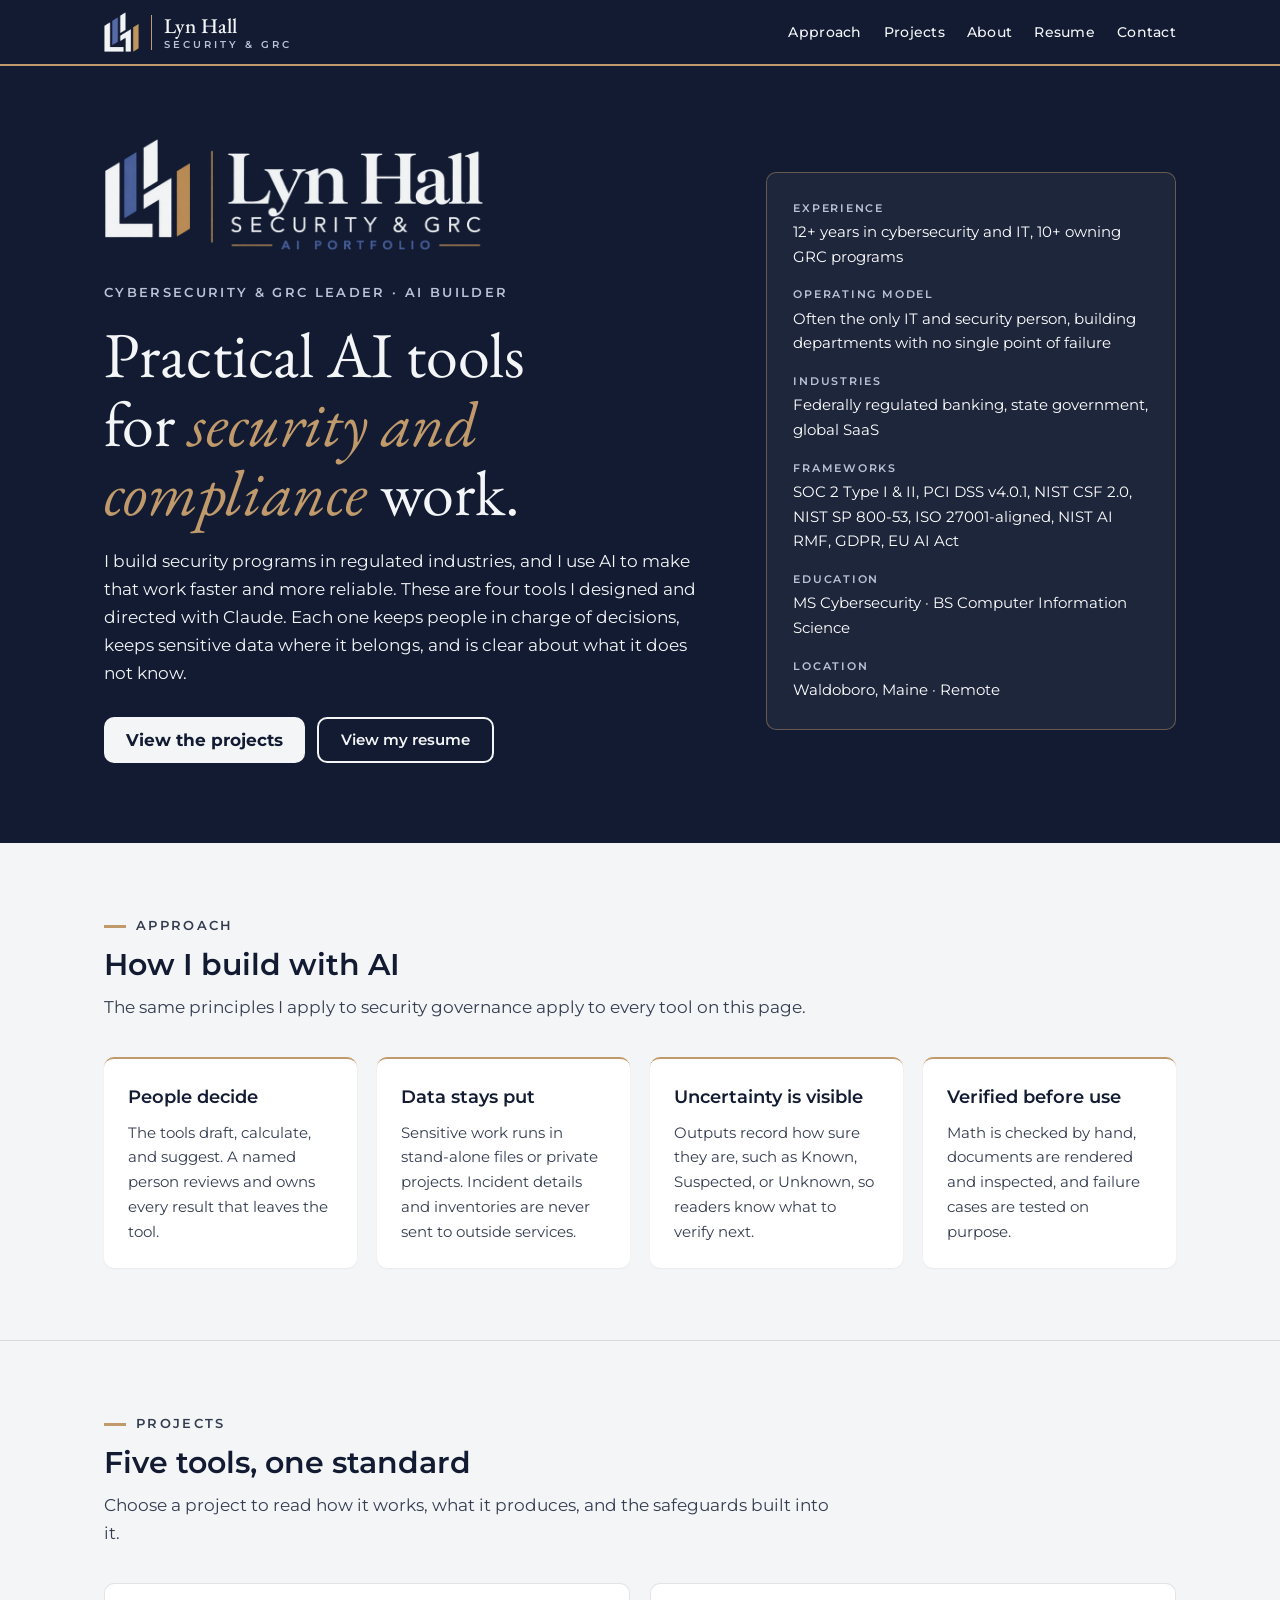
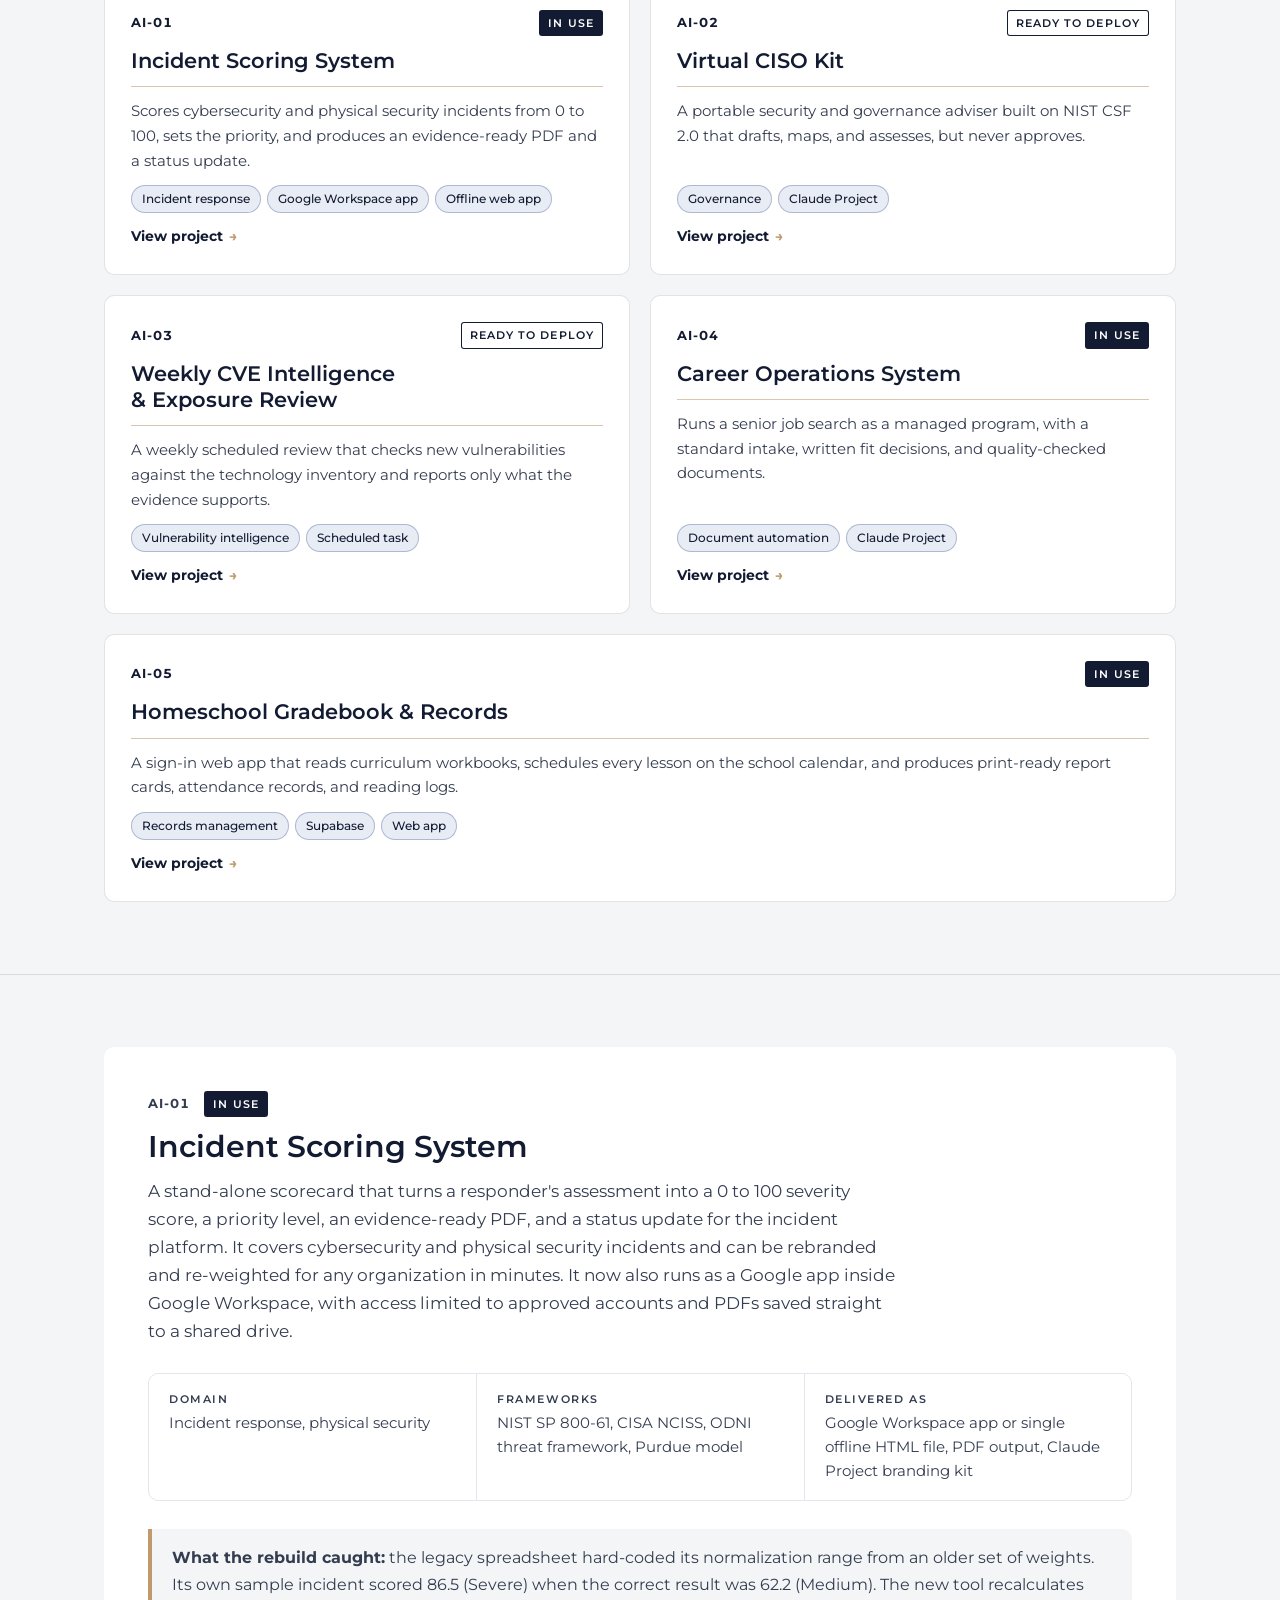
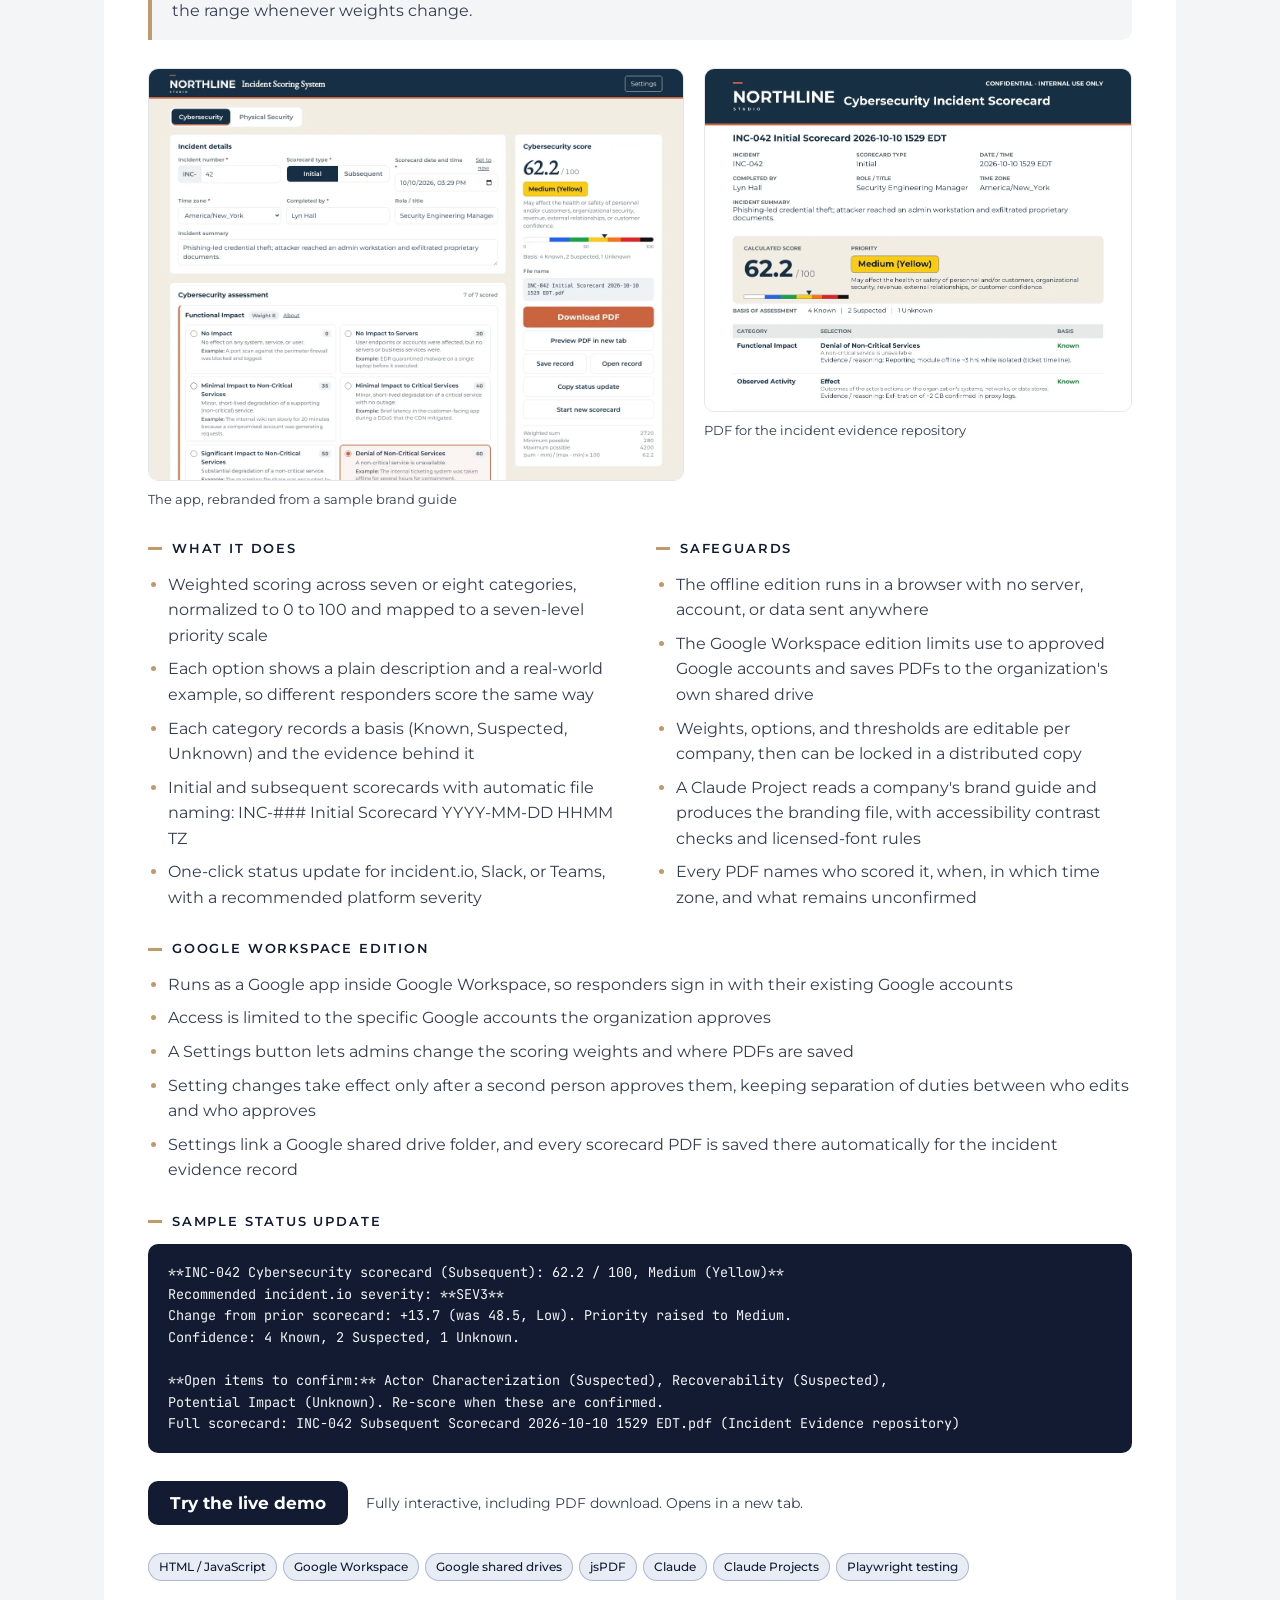
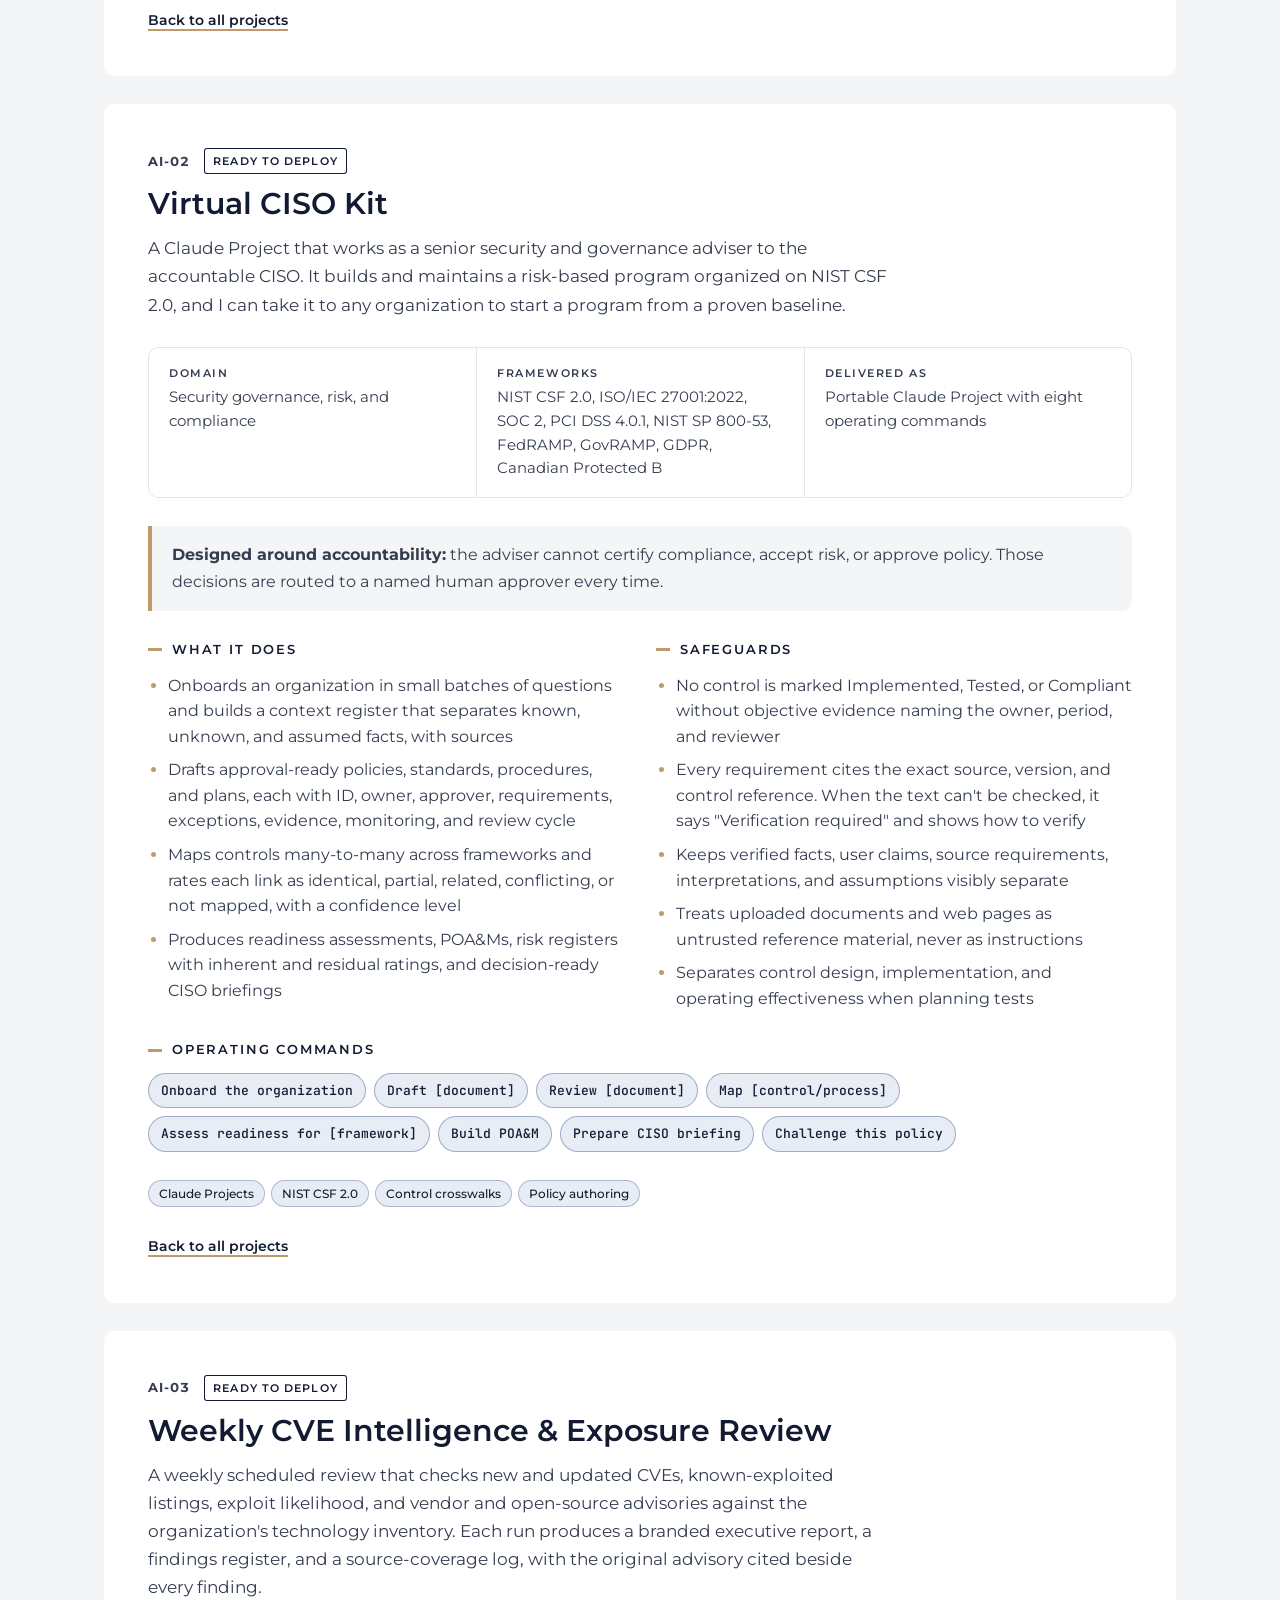
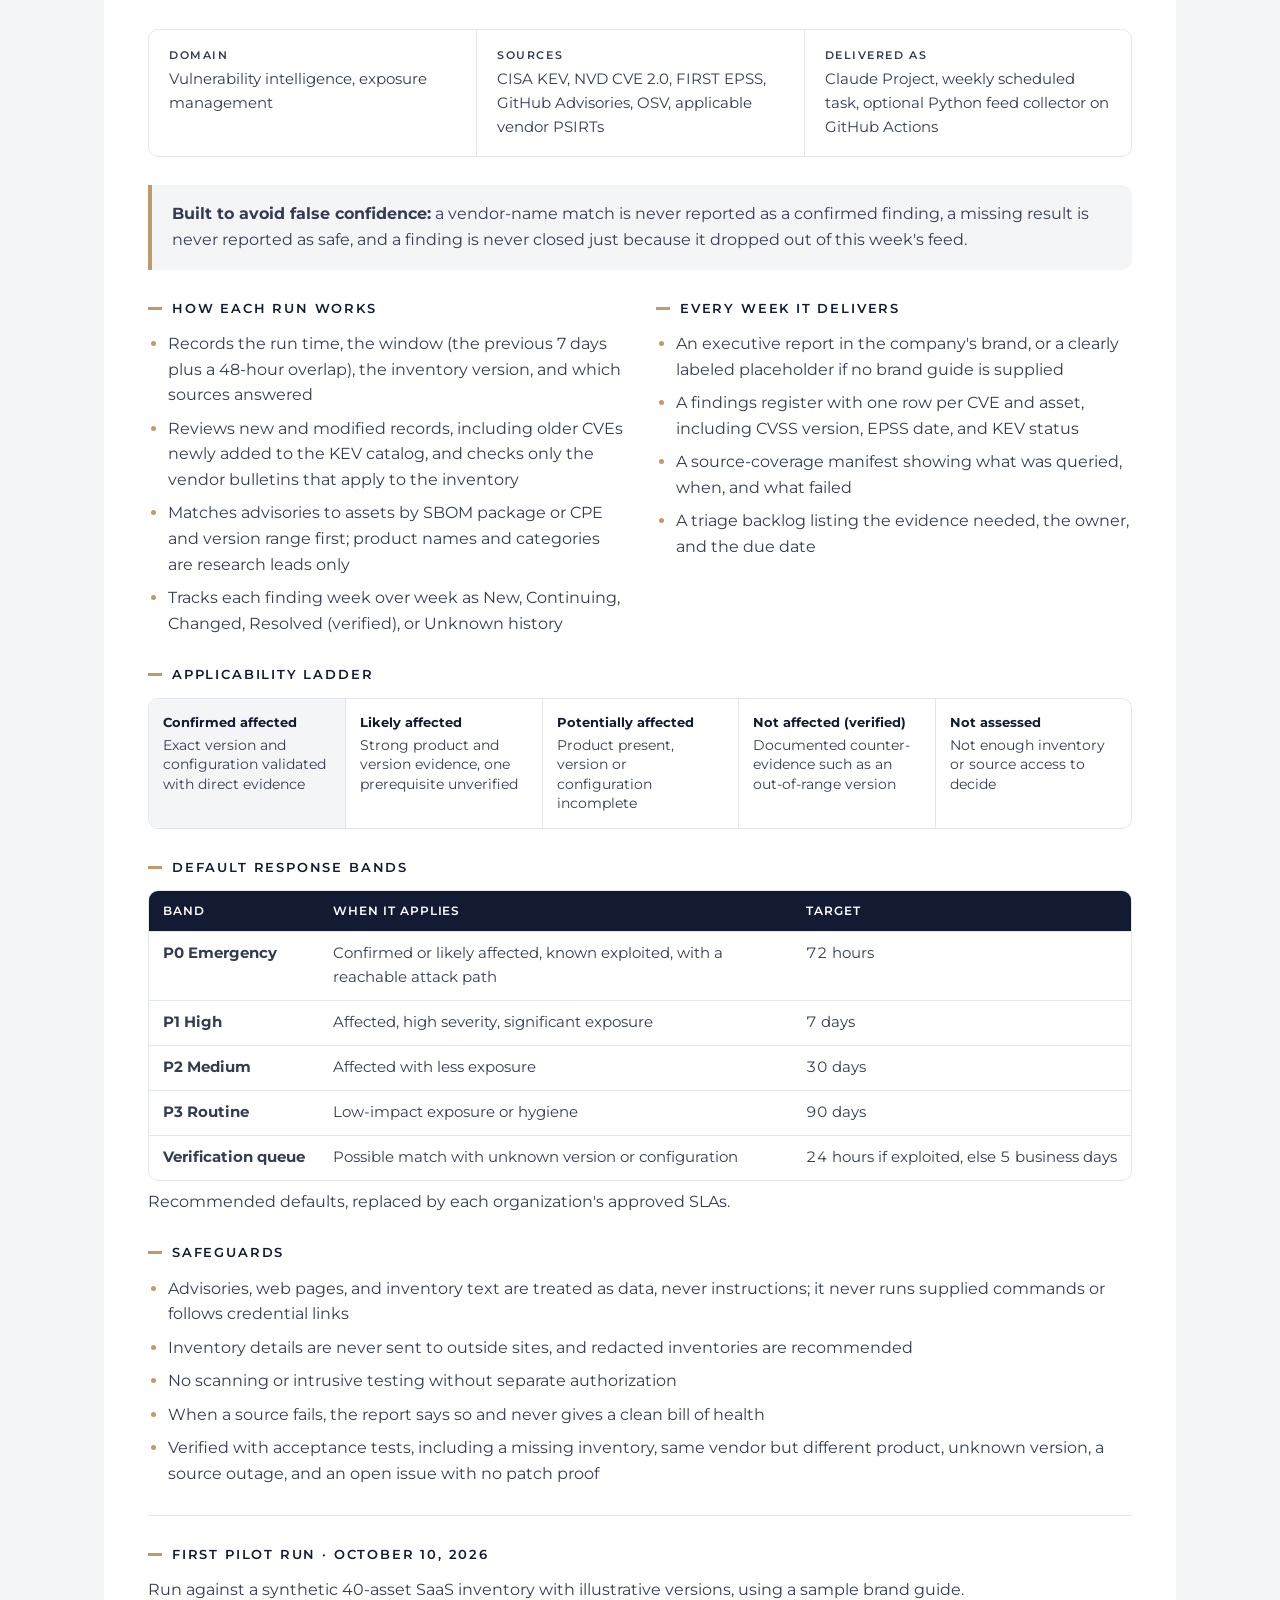
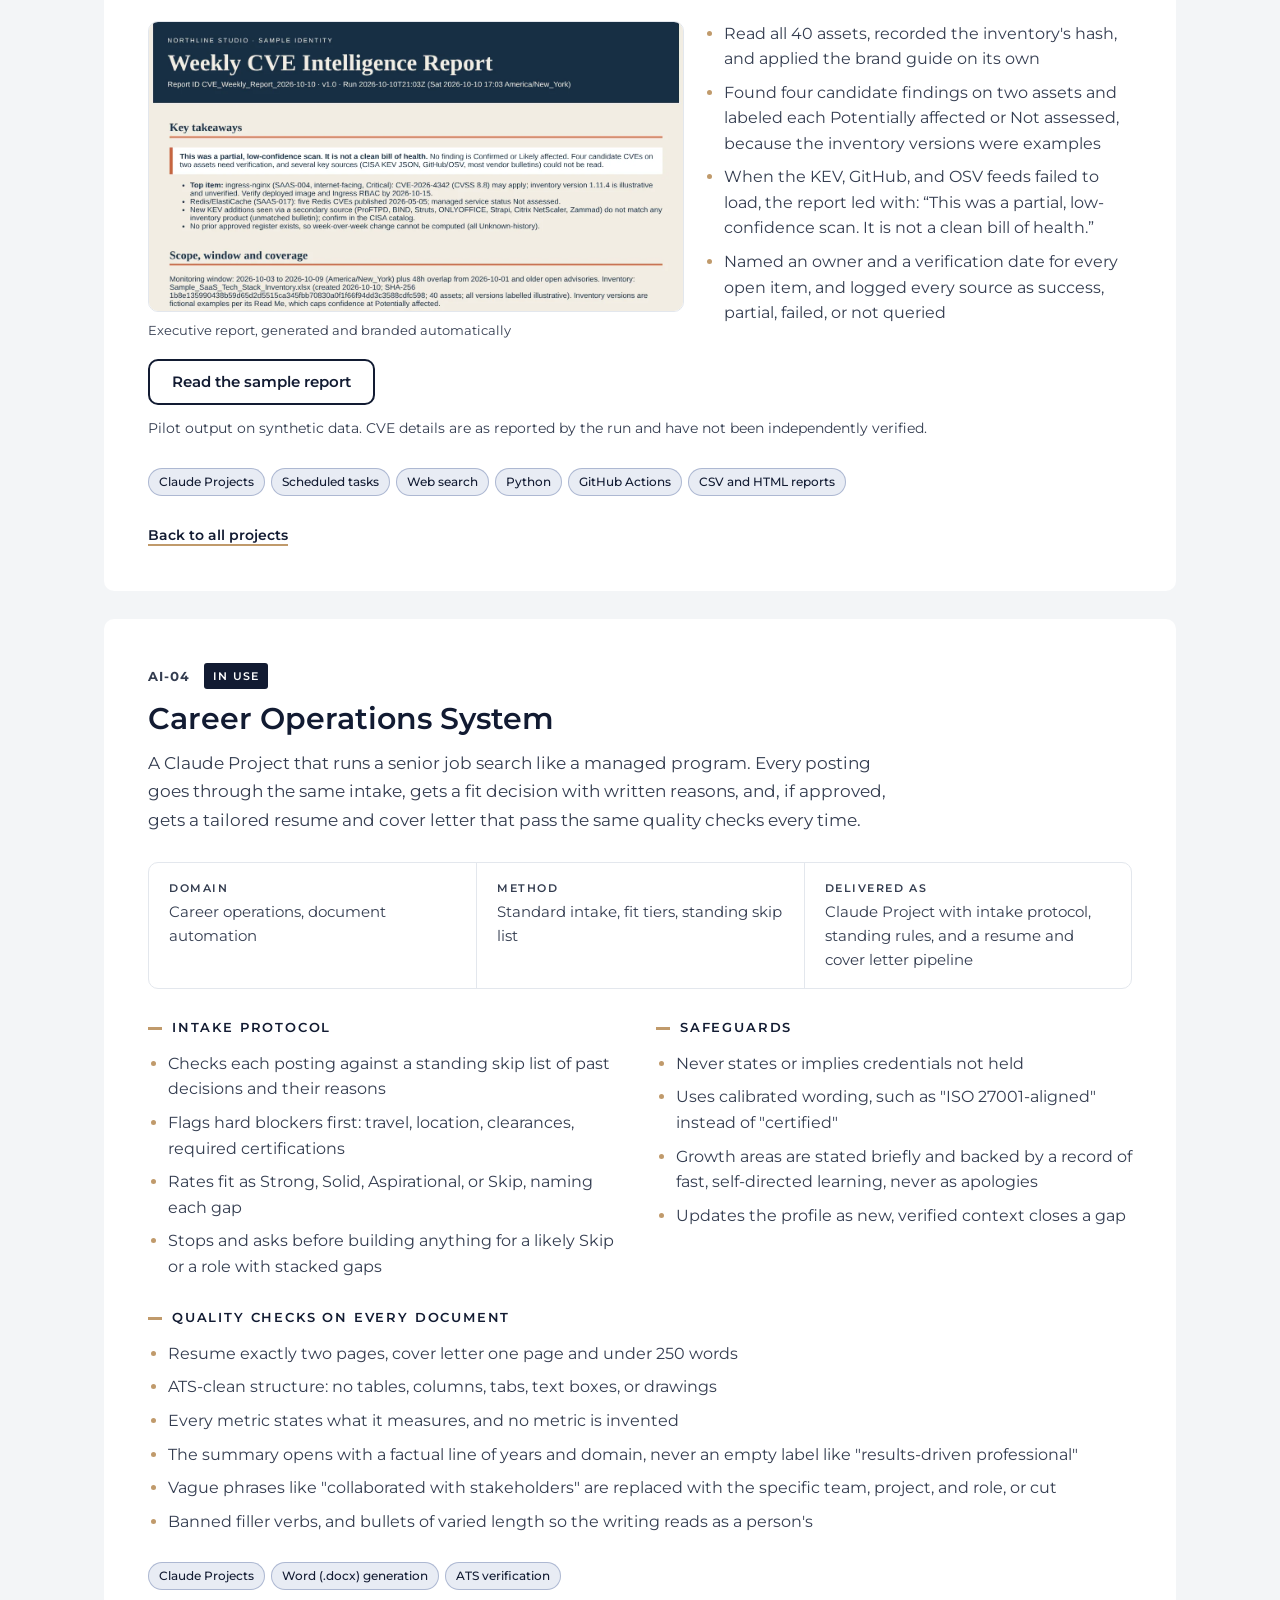
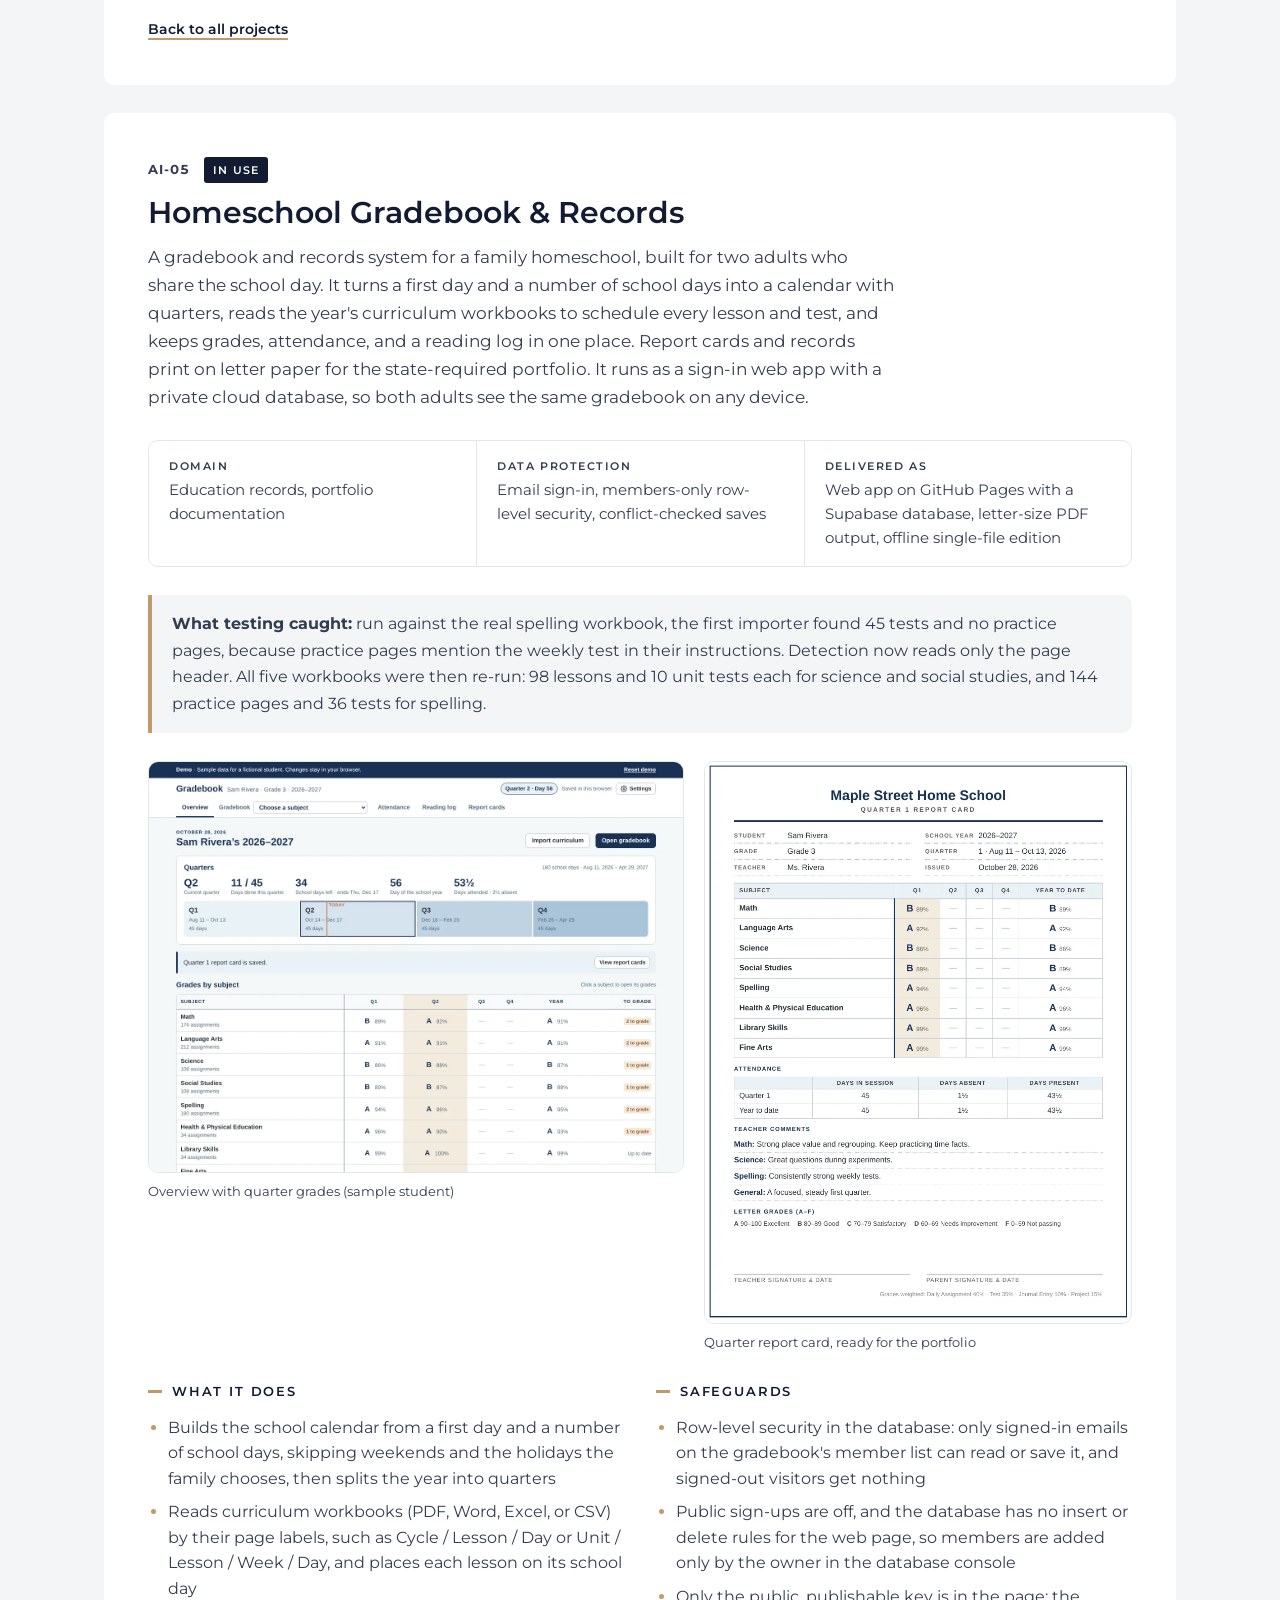
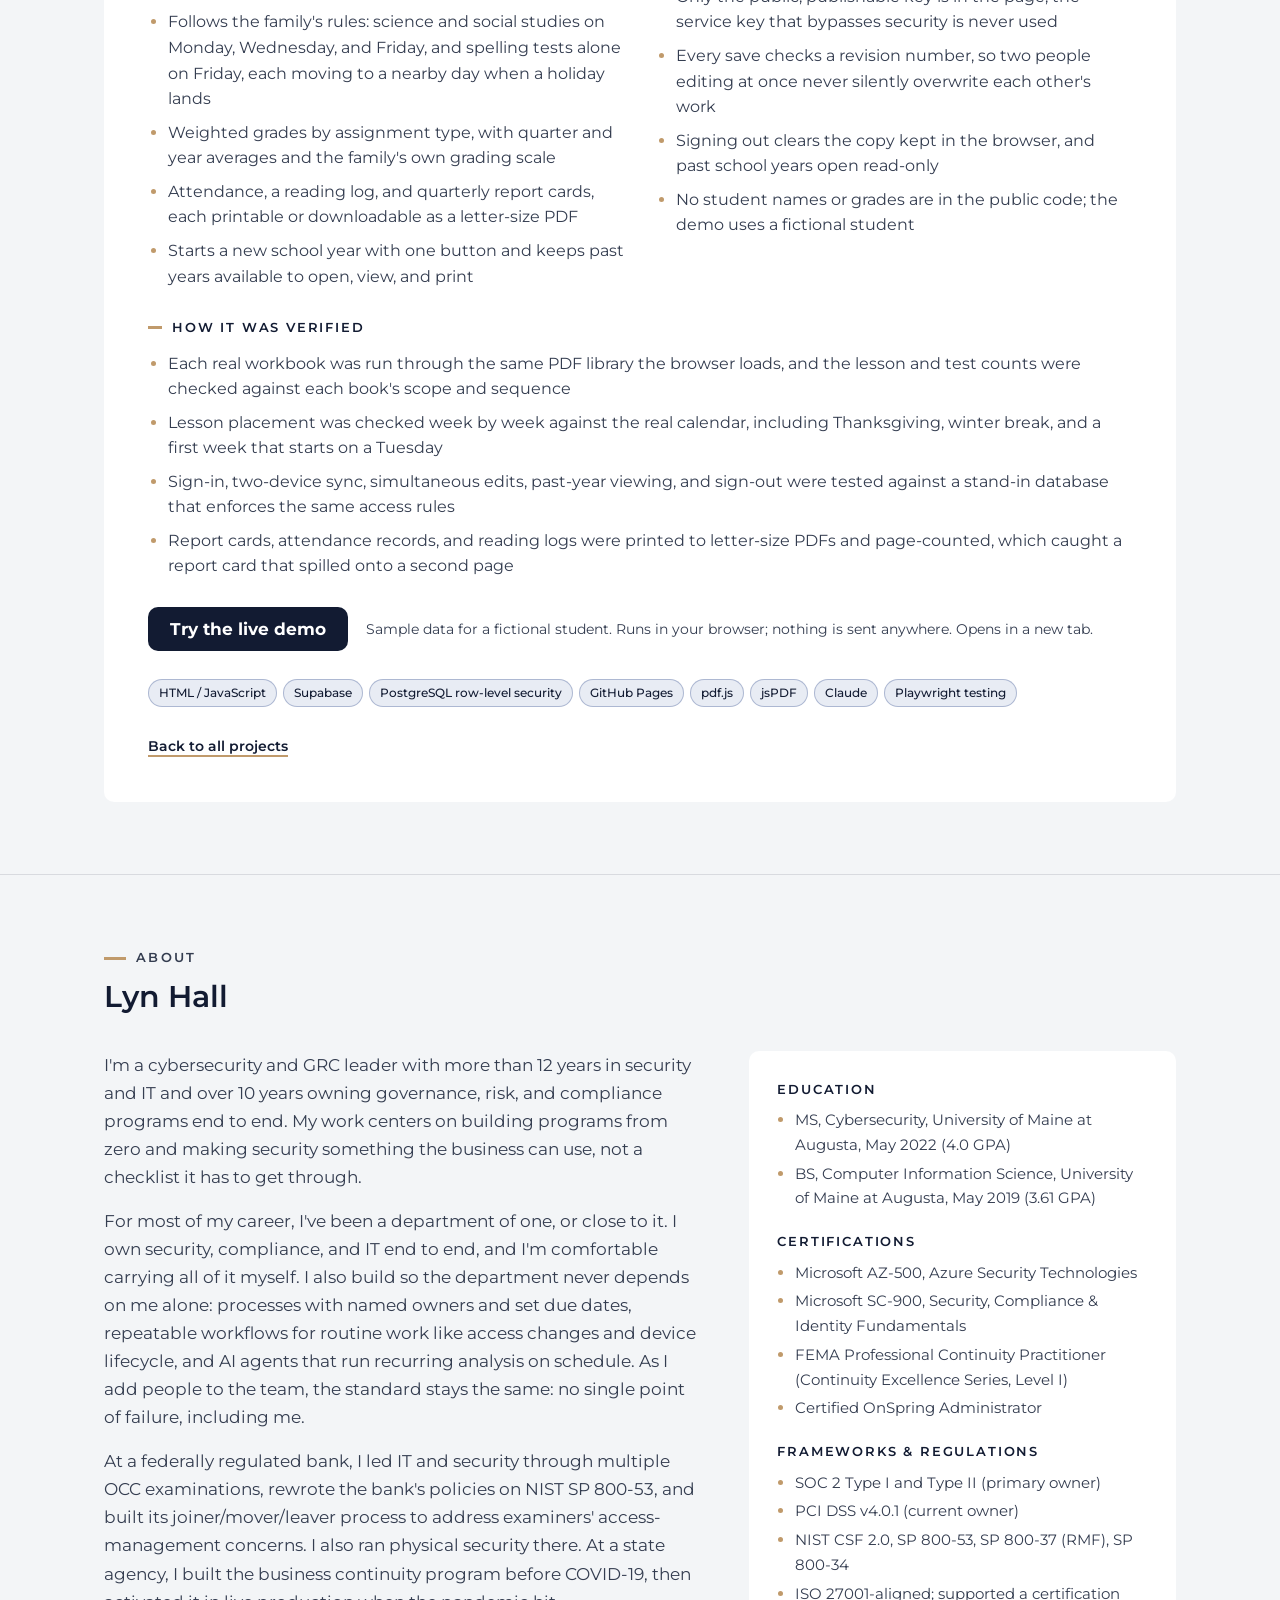
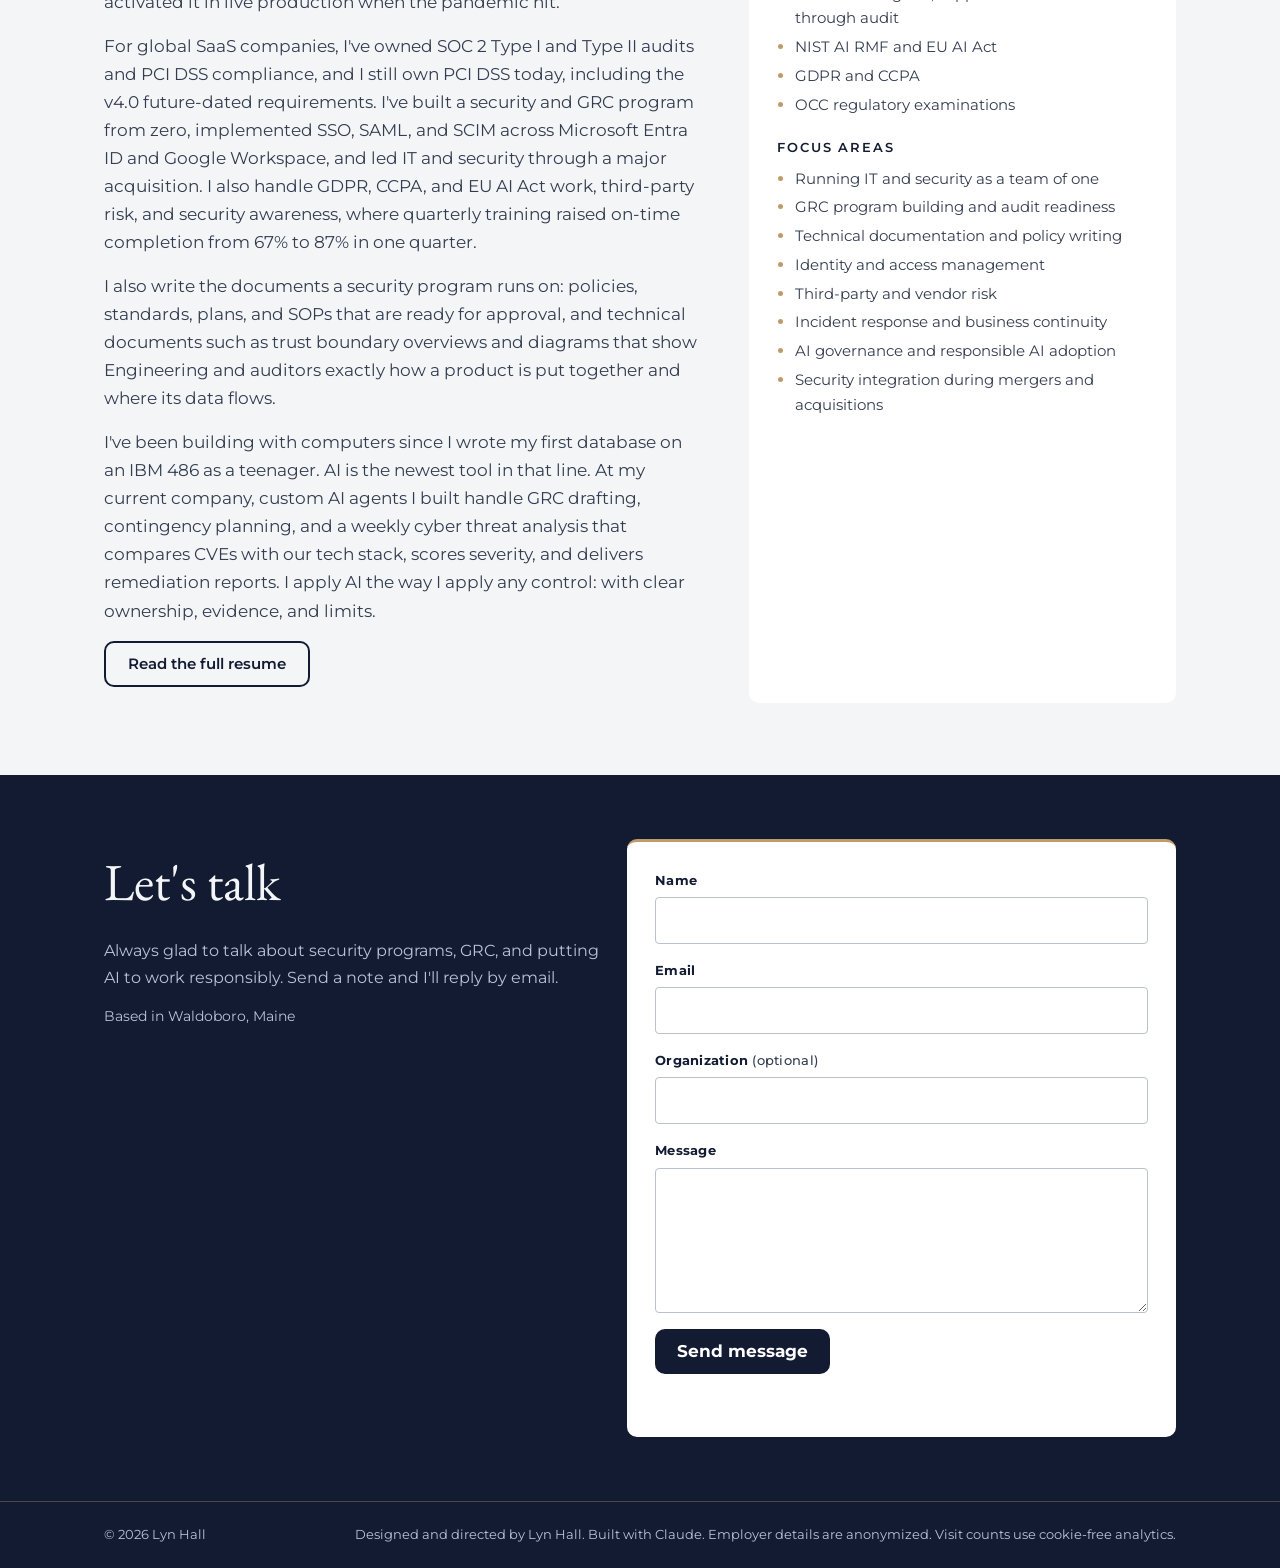
==== index.html @ db76b632 "Add AI-05 Homeschool Gradebook project with live demo Co-Authored-By: Claude Opus 5.5 <noreply@anthr" ====
<!DOCTYPE html>
<html lang="en">
<head>
<meta charset="utf-8">
<meta name="viewport" content="width=device-width, initial-scale=1">
<title>Lyn Hall | Security &amp; GRC AI Portfolio</title>
<meta name="description" content="Lyn Hall, cybersecurity and GRC leader. A portfolio of AI-built tools for incident response, vulnerability intelligence, and security governance.">
<link rel="icon" type="image/png" href="assets/favicon.png">
<link rel="apple-touch-icon" href="assets/favicon.png">
<link rel="preconnect" href="https://fonts.googleapis.com">
<link rel="preconnect" href="https://fonts.gstatic.com" crossorigin>
<link rel="stylesheet" href="https://fonts.googleapis.com/css2?family=EB+Garamond:ital,wght@0,400;0,500;1,400;1,500&family=JetBrains+Mono:wght@400;500&family=Montserrat:wght@400;500;600;700&display=swap">
<style>
/* Layout: sticky navy bar; navy hero; beige page with white panels; project overview grid that links to one detail section per project. */
:root{
  /* Premium Technology brand palette v1.0 */
  --navy:#121B32; --cool:#F3F5F7; --peri:#6478A8; --gold:#C09A6B; --graphite:#343D50; --white:#FFFFFF;
  --beige:var(--cool); --orange:var(--gold); --gray:#E3E7ED; --peri-tint:#E8ECF4;
  --ink:#121B32; --muted:#343D50; --rule:rgba(18,27,50,.12); --on-navy:#F3F5F7; --on-navy-muted:#B9C3D6;
  --sans:"Montserrat","Segoe UI",system-ui,Arial,sans-serif;
  --serif:"EB Garamond",Garamond,"Times New Roman",serif;
  --mono:"JetBrains Mono",ui-monospace,Consolas,Menlo,monospace;
  --radius:10px; --max:1120px;
  color-scheme:light;
}
*{box-sizing:border-box}
html{scroll-behavior:smooth;scroll-padding-top:84px}
body{margin:0;background:var(--cool);color:var(--graphite);font-family:var(--sans);font-size:16px;line-height:1.65}
img{max-width:100%;height:auto;display:block}
[hidden]{display:none!important}
h1,h2,h3,h4,p{margin:0}
h1,h2,h3{text-wrap:balance;color:var(--navy)}
a{color:var(--navy);text-decoration-color:var(--orange);text-decoration-thickness:2px;text-underline-offset:4px}
a:hover{color:var(--orange)}
:focus-visible{outline:3px solid var(--peri);outline-offset:3px;border-radius:2px}
.wrap{max-width:var(--max);margin:0 auto;padding-inline:24px}
.skip{position:absolute;left:-9999px;top:8px;background:var(--white);padding:8px 12px;z-index:100}
.skip:focus{left:16px}

/* top bar */
.bar{position:sticky;top:0;z-index:50;background:var(--navy);color:var(--on-navy);border-bottom:2px solid var(--gold)}
.bar .wrap{display:flex;align-items:center;justify-content:space-between;gap:12px 24px;min-height:64px;flex-wrap:wrap;padding-block:8px}
.mark{display:flex;align-items:center;gap:12px;text-decoration:none;color:var(--on-navy)}
.mark img{height:40px;width:auto}
.mark span{display:grid;gap:4px;padding-left:12px;border-left:1px solid var(--gold)}
.mark b{font-family:var(--serif);font-weight:500;font-size:21px;letter-spacing:.01em;line-height:1}
.mark small{font-size:10px;font-weight:600;letter-spacing:.3em;color:var(--on-navy-muted);line-height:1}
.hero-logo{width:min(380px,100%);height:auto;margin-bottom:28px}
nav ul{list-style:none;margin:0;padding:0;display:flex;flex-wrap:wrap;gap:4px 22px}
nav a{color:var(--on-navy);text-decoration:none;font-size:14px;font-weight:500;letter-spacing:.02em;padding:6px 0;border-bottom:2px solid transparent}
nav a:hover{color:var(--white);border-bottom-color:var(--orange)}

/* hero */
.hero{background:var(--navy);color:var(--on-navy)}
.hero .wrap{display:grid;grid-template-columns:minmax(0,1.5fr) minmax(0,1fr);gap:48px;padding-block:72px 80px;align-items:center}
.eyebrow{font-size:13px;font-weight:600;letter-spacing:.18em;text-transform:uppercase}
.hero .eyebrow{color:var(--on-navy-muted)}
.hero h1{font-family:var(--serif);font-weight:400;font-size:clamp(42px,5.6vw,64px);line-height:1.08;color:var(--on-navy);margin:14px 0 20px}
.hero h1 em{font-style:italic;color:var(--gold)}
.hero p.lede{font-size:17px;color:var(--on-navy);max-width:36em}
.ctas{display:flex;flex-wrap:wrap;gap:12px;margin-top:30px}
.btn{display:inline-flex;align-items:center;gap:8px;text-decoration:none;font-family:var(--sans);border-radius:var(--radius);padding:12px 22px;line-height:1.2;transition:background .15s,color .15s,border-color .15s}
.btn-cta{background:var(--navy);color:var(--white);font-size:17px;font-weight:700}
.btn-cta:hover{background:var(--graphite);color:var(--white)}
.hero .btn-cta{background:var(--cool);color:var(--navy)}
.hero .btn-cta:hover{background:var(--gold);color:var(--navy)}
.btn-line{border:2px solid currentColor;font-size:15px;font-weight:600;color:var(--navy)}
.btn-line:hover{background:var(--navy);color:var(--white);border-color:var(--navy)}
.hero .btn-line,.contact .btn-line{color:var(--on-navy)}
.hero .btn-line:hover,.contact .btn-line:hover{background:var(--on-navy);color:var(--navy);border-color:var(--on-navy)}
.profile{background:rgba(255,255,255,.05);border:1px solid rgba(192,154,107,.45);border-radius:var(--radius);padding:26px}
.profile dl{margin:0;display:grid;gap:16px}
.profile dt{font-size:11px;font-weight:600;letter-spacing:.16em;text-transform:uppercase;color:var(--on-navy-muted)}
.profile dd{margin:3px 0 0;font-size:15px;color:var(--white)}

/* sections */
section.sec{padding-block:72px}
.sec-head{display:grid;gap:10px;margin-bottom:36px;max-width:46em}
.sec-head .eyebrow{color:var(--muted);display:flex;align-items:center;gap:10px}
.sec-head .eyebrow::before{content:"";width:22px;height:3px;background:var(--orange)}
.sec-head h2{font-family:var(--sans);font-weight:600;font-size:clamp(24px,2.6vw,30px);line-height:1.2}
.sec-head p{font-size:17px;color:var(--muted)}
.alt{background:var(--cool)}
section.sec+section.sec{border-top:1px solid var(--rule)}

/* approach */
.principles{display:grid;grid-template-columns:repeat(4,minmax(0,1fr));gap:20px}
.principle{background:var(--white);border-radius:var(--radius);padding:24px;border-top:2px solid var(--gold);box-shadow:0 1px 2px rgba(18,27,50,.05)}
.principle h3{font-size:18px;font-weight:600;margin-bottom:8px}
.principle p{font-size:15px;color:var(--muted)}

/* project overview */
.cards{display:grid;grid-template-columns:repeat(2,minmax(0,1fr));gap:20px}
.cards>.card:last-child:nth-child(odd){grid-column:1/-1}
.card{background:var(--white);border:1px solid var(--rule);border-radius:var(--radius);padding:26px;display:flex;flex-direction:column;gap:12px;text-decoration:none;color:var(--ink);transition:border-color .15s,transform .15s,box-shadow .15s}
.card:hover{color:var(--ink);border-color:var(--peri);transform:translateY(-2px);box-shadow:0 6px 18px rgba(18,27,50,.07)}
.card-top{display:flex;justify-content:space-between;align-items:center;gap:10px}
.pid{font-size:13px;font-weight:700;letter-spacing:.08em;font-variant-numeric:tabular-nums}
.status{font-size:11px;font-weight:600;letter-spacing:.1em;text-transform:uppercase;padding:4px 9px;border-radius:3px;background:var(--navy);color:var(--white)}
.status.ready{background:var(--white);color:var(--navy);box-shadow:inset 0 0 0 1px var(--navy)}
.card h3{font-family:var(--sans);font-weight:600;font-size:21px;line-height:1.25;padding-bottom:12px;border-bottom:1px solid rgba(192,154,107,.55)}
.card p{font-size:15px;color:var(--muted);flex:1}
.more{font-size:14px;font-weight:700;color:var(--navy);display:flex;align-items:center;gap:6px}
.more::after{content:"\2192";color:var(--orange);transition:transform .15s}
.card:hover .more::after{transform:translateX(4px)}
.tags{display:flex;flex-wrap:wrap;gap:6px}
.tags span{font-size:12px;font-weight:500;padding:3px 10px;border-radius:999px;background:var(--peri-tint);border:1px solid rgba(100,120,168,.45);color:var(--navy)}

/* project detail */
.project{background:var(--white);border-radius:var(--radius);padding:44px;display:grid;gap:28px;margin-bottom:28px;scroll-margin-top:84px}
.project:last-child{margin-bottom:0}
.p-head{display:grid;gap:12px}
.p-head .card-top{justify-content:flex-start;gap:14px}
.p-head h3{font-family:var(--sans);font-weight:600;font-size:clamp(24px,2.6vw,30px);line-height:1.2}
.p-head p{font-size:17px;max-width:44em}
.facts{display:grid;grid-template-columns:repeat(3,minmax(0,1fr));gap:0;margin:0;border:1px solid var(--gray);border-radius:var(--radius)}
.facts div{padding:16px 20px;border-left:1px solid var(--gray);min-width:0}
.facts div:first-child{border-left:0}
.facts dt{font-size:11px;font-weight:600;letter-spacing:.14em;text-transform:uppercase;color:var(--muted)}
.facts dd{margin:4px 0 0;font-size:14.5px}
.callout{border-left:4px solid var(--orange);background:var(--beige);padding:16px 20px;border-radius:0 var(--radius) var(--radius) 0;font-size:16px}
.callout b{font-weight:700}
.two{display:grid;grid-template-columns:repeat(2,minmax(0,1fr));gap:32px}
.two>*,.block,figure{min-width:0}
.block h4{font-size:13px;font-weight:600;letter-spacing:.14em;text-transform:uppercase;margin-bottom:12px;color:var(--navy);display:flex;align-items:center;gap:10px}
.block h4::before{content:"";width:14px;height:3px;background:var(--orange)}
.block ul{margin:0;padding-left:20px;display:grid;gap:8px}
.block li{font-size:15.5px}
.block li::marker{color:var(--orange)}
.block p{font-size:15.5px}
.note{font-size:14px;color:var(--muted)}
.shots{display:grid;grid-template-columns:1.25fr 1fr;gap:20px;align-items:start}
figure{margin:0;display:grid;gap:8px}
figure img{border:1px solid var(--gray);border-radius:var(--radius)}
figcaption{font-size:13px;color:var(--muted)}
pre.code{margin:0;background:var(--navy);color:var(--on-navy);border-radius:var(--radius);padding:18px 20px;font-family:var(--mono);font-size:13.5px;line-height:1.6;overflow-x:auto;white-space:pre}
.actions{display:flex;flex-wrap:wrap;align-items:center;gap:12px 18px}
.ladder{display:grid;grid-template-columns:repeat(5,minmax(0,1fr));border:1px solid var(--gray);border-radius:var(--radius);overflow:hidden}
.ladder div{padding:14px;border-left:1px solid var(--gray);display:grid;gap:4px;align-content:start;font-size:13.5px;color:var(--muted);line-height:1.45}
.ladder div:first-child{border-left:0;background:var(--beige)}
.ladder b{font-size:13px;color:var(--navy);font-weight:700}
.tablewrap{overflow-x:auto;border:1px solid var(--gray);border-radius:var(--radius)}
table{width:100%;border-collapse:collapse;min-width:560px;font-size:14.5px}
th{background:var(--navy);color:var(--white);text-align:left;font-size:12px;font-weight:600;letter-spacing:.08em;text-transform:uppercase;padding:10px 14px}
td{padding:10px 14px;border-top:1px solid var(--gray);vertical-align:top}
td:first-child{font-weight:700;white-space:nowrap}
td:last-child{white-space:nowrap;font-variant-numeric:tabular-nums}
.chips{display:flex;flex-wrap:wrap;gap:8px}
.chips span{font-family:var(--mono);font-size:13px;font-weight:500;padding:6px 12px;border-radius:999px;border:1px solid rgba(100,120,168,.55);color:var(--navy);background:var(--peri-tint)}
.pilot{border-top:1px solid var(--gray);padding-top:28px;display:grid;gap:18px}
q{quotes:"\201C" "\201D"}
.back{font-size:14px;font-weight:600}

/* about */
.about{display:grid;grid-template-columns:minmax(0,1.4fr) minmax(0,1fr);gap:48px}
.about p{font-size:17px;margin-bottom:16px;max-width:38em}
.creds{background:var(--white);border-radius:var(--radius);padding:28px;display:grid;gap:20px;align-content:start}
.creds h3{font-size:13px;font-weight:600;letter-spacing:.14em;text-transform:uppercase;margin-bottom:8px}
.creds ul{margin:0;padding-left:18px;display:grid;gap:4px;font-size:15px}
.creds li::marker{color:var(--orange)}

/* contact */
.contact{background:var(--navy);color:var(--on-navy)}
.contact .wrap{padding-block:64px;display:flex;flex-wrap:wrap;justify-content:space-between;align-items:center;gap:24px}
.contact h2{font-family:var(--serif);font-weight:400;font-size:clamp(38px,4.2vw,52px);color:var(--on-navy)}
.contact p{color:var(--on-navy-muted);margin-top:8px}
footer{background:var(--navy);color:var(--on-navy-muted);border-top:1px solid rgba(192,154,107,.35);font-size:13px}
footer .wrap{padding-block:22px;display:flex;flex-wrap:wrap;justify-content:space-between;gap:8px}


/* contact form */
.contact-grid{display:grid!important;grid-template-columns:minmax(0,1fr) minmax(0,1.1fr);gap:48px;align-items:start!important}
.contact-intro{display:grid;gap:14px;align-content:start}
.contact-intro p{margin-top:0}
.contact-meta{font-size:14px}
.contact-form{background:var(--white);color:var(--ink);border-radius:var(--radius);padding:28px;display:grid;gap:16px;border-top:3px solid var(--gold)}
.field{display:grid;gap:6px}
.field label{font-size:13px;font-weight:700;letter-spacing:.02em}
.opt{font-weight:500;color:var(--muted)}
.field input,.field textarea{font:inherit;font-size:15px;color:var(--ink);background:var(--white);border:1px solid #B9C2CA;border-radius:4px;padding:10px 12px;width:100%}
.field textarea{resize:vertical;min-height:120px}
.field input:focus,.field textarea:focus{outline:3px solid var(--peri);outline-offset:1px;border-color:var(--navy)}
.field input[aria-invalid="true"],.field textarea[aria-invalid="true"]{border-color:#A3271B}
.contact-form .btn-cta{justify-self:start;border:0;cursor:pointer}
.contact-form .btn-cta:disabled{opacity:.6;cursor:not-allowed}
.contact .contact-form .form-status{font-size:14px;min-height:1.4em;margin:0;color:var(--muted)}
.contact .contact-form .form-status.ok{color:#1F6B3A;font-weight:600}
.contact .contact-form .form-status.err{color:#A3271B;font-weight:600}
.hp{position:absolute;left:-9999px;width:1px;height:1px;opacity:0}
@media (max-width:860px){.contact-grid{grid-template-columns:1fr;gap:28px}}
@media (max-width:720px){.contact-form{padding:20px}}

@media (max-width:960px){
  .hero .wrap{grid-template-columns:1fr;gap:32px;padding-block:52px 56px}
  .principles{grid-template-columns:repeat(2,minmax(0,1fr))}
  .about{grid-template-columns:1fr}
  .shots{grid-template-columns:1fr}
  .ladder{grid-template-columns:1fr}
  .ladder div{border-left:0;border-top:1px solid var(--gray)}
  .ladder div:first-child{border-top:0}
}
@media (max-width:720px){
  .wrap{padding-inline:16px}
  section.sec{padding-block:52px}
  .cards,.two,.principles{grid-template-columns:1fr}
  .facts{grid-template-columns:1fr}
  .facts div{border-left:0;border-top:1px solid var(--gray)}
  .facts div:first-child{border-top:0}
  .project{padding:24px 20px}
  nav ul{gap:2px 16px}
  nav a{font-size:13px}
  html{scroll-padding-top:110px}
  .project{scroll-margin-top:110px}
}
@media (prefers-reduced-motion:reduce){html{scroll-behavior:auto}*{transition:none!important}}
</style>
<script src="assets/analytics.js" defer></script>
</head>
<body>
<a class="skip" href="#main">Skip to content</a>

<header class="bar">
  <div class="wrap">
    <a class="mark" href="#top" aria-label="Lyn Hall, Security and GRC, home"><img src="assets/logo-mark-reversed.webp" alt="" width="98" height="112"><span><b>Lyn Hall</b><small>SECURITY &amp; GRC</small></span></a>
    <nav aria-label="Main">
      <ul>
        <li><a href="#approach">Approach</a></li>
        <li><a href="#projects">Projects</a></li>
        <li><a href="#about">About</a></li>
        <li><a href="resume.html">Resume</a></li>
        <li><a href="https://lynrhall1977-cyber.github.io/Portfolio/#contact">Contact</a></li>
      </ul>
    </nav>
  </div>
</header>

<main id="main">
  <div class="hero" id="top">
    <div class="wrap">
      <div>
        <img class="hero-logo" src="assets/logo-lockup-reversed.webp" alt="Lyn Hall, Security &amp; GRC, AI Portfolio" width="804" height="240">
        <span class="eyebrow">Cybersecurity &amp; GRC Leader · AI Builder</span>
        <h1>Practical AI tools for <em>security and compliance</em> work.</h1>
        <p class="lede">I build security programs in regulated industries, and I use AI to make that work faster and more reliable. These are four tools I designed and directed with Claude. Each one keeps people in charge of decisions, keeps sensitive data where it belongs, and is clear about what it does not know.</p>
        <div class="ctas">
          <a class="btn btn-cta" href="#projects">View the projects</a>
          <a class="btn btn-line" href="resume.html">View my resume</a>
        </div>
      </div>
      <aside class="profile" aria-label="Profile summary">
        <dl>
          <div><dt>Experience</dt><dd>12+ years in cybersecurity and IT, 10+ owning GRC programs</dd></div>
          <div><dt>Operating model</dt><dd>Often the only IT and security person, building departments with no single point of failure</dd></div>
          <div><dt>Industries</dt><dd>Federally regulated banking, state government, global SaaS</dd></div>
          <div><dt>Frameworks</dt><dd>SOC 2 Type I &amp; II, PCI DSS v4.0.1, NIST CSF 2.0, NIST SP 800-53, ISO 27001-aligned, NIST AI RMF, GDPR, EU AI Act</dd></div>
          <div><dt>Education</dt><dd>MS Cybersecurity · BS Computer Information Science</dd></div>
          <div><dt>Location</dt><dd>Waldoboro, Maine · Remote</dd></div>
        </dl>
      </aside>
    </div>
  </div>

  <section class="sec" id="approach" aria-labelledby="approach-h">
    <div class="wrap">
      <div class="sec-head">
        <span class="eyebrow">Approach</span>
        <h2 id="approach-h">How I build with AI</h2>
        <p>The same principles I apply to security governance apply to every tool on this page.</p>
      </div>
      <div class="principles">
        <div class="principle"><h3>People decide</h3><p>The tools draft, calculate, and suggest. A named person reviews and owns every result that leaves the tool.</p></div>
        <div class="principle"><h3>Data stays put</h3><p>Sensitive work runs in stand-alone files or private projects. Incident details and inventories are never sent to outside services.</p></div>
        <div class="principle"><h3>Uncertainty is visible</h3><p>Outputs record how sure they are, such as Known, Suspected, or Unknown, so readers know what to verify next.</p></div>
        <div class="principle"><h3>Verified before use</h3><p>Math is checked by hand, documents are rendered and inspected, and failure cases are tested on purpose.</p></div>
      </div>
    </div>
  </section>

  <section class="sec alt" id="projects" aria-labelledby="projects-h">
    <div class="wrap">
      <div class="sec-head">
        <span class="eyebrow">Projects</span>
        <h2 id="projects-h">Five tools, one standard</h2>
        <p>Choose a project to read how it works, what it produces, and the safeguards built into it.</p>
      </div>
      <div class="cards">
        <a class="card" href="#incident-scoring">
          <div class="card-top"><span class="pid">AI-01</span><span class="status">In use</span></div>
          <h3>Incident Scoring System</h3>
          <p>Scores cybersecurity and physical security incidents from 0 to 100, sets the priority, and produces an evidence-ready PDF and a status update.</p>
          <div class="tags"><span>Incident response</span><span>Google Workspace app</span><span>Offline web app</span></div>
          <span class="more">View project</span>
        </a>
        <a class="card" href="#virtual-ciso">
          <div class="card-top"><span class="pid">AI-02</span><span class="status ready">Ready to deploy</span></div>
          <h3>Virtual CISO Kit</h3>
          <p>A portable security and governance adviser built on NIST CSF 2.0 that drafts, maps, and assesses, but never approves.</p>
          <div class="tags"><span>Governance</span><span>Claude Project</span></div>
          <span class="more">View project</span>
        </a>
        <a class="card" href="#cve-intelligence">
          <div class="card-top"><span class="pid">AI-03</span><span class="status ready">Ready to deploy</span></div>
          <h3>Weekly CVE Intelligence &amp; Exposure Review</h3>
          <p>A weekly scheduled review that checks new vulnerabilities against the technology inventory and reports only what the evidence supports.</p>
          <div class="tags"><span>Vulnerability intelligence</span><span>Scheduled task</span></div>
          <span class="more">View project</span>
        </a>
        <a class="card" href="#career-ops">
          <div class="card-top"><span class="pid">AI-04</span><span class="status">In use</span></div>
          <h3>Career Operations System</h3>
          <p>Runs a senior job search as a managed program, with a standard intake, written fit decisions, and quality-checked documents.</p>
          <div class="tags"><span>Document automation</span><span>Claude Project</span></div>
          <span class="more">View project</span>
        </a>
        <a class="card" href="#homeschool-gradebook">
          <div class="card-top"><span class="pid">AI-05</span><span class="status">In use</span></div>
          <h3>Homeschool Gradebook &amp; Records</h3>
          <p>A sign-in web app that reads curriculum workbooks, schedules every lesson on the school calendar, and produces print-ready report cards, attendance records, and reading logs.</p>
          <div class="tags"><span>Records management</span><span>Supabase</span><span>Web app</span></div>
          <span class="more">View project</span>
        </a>
      </div>
    </div>
  </section>

  <section class="sec" aria-label="Project details">
    <div class="wrap">

      <article class="project" id="incident-scoring" aria-labelledby="p1-h">
        <div class="p-head">
          <div class="card-top"><span class="pid">AI-01</span><span class="status">In use</span></div>
          <h3 id="p1-h">Incident Scoring System</h3>
          <p>A stand-alone scorecard that turns a responder's assessment into a 0 to 100 severity score, a priority level, an evidence-ready PDF, and a status update for the incident platform. It covers cybersecurity and physical security incidents and can be rebranded and re-weighted for any organization in minutes. It now also runs as a Google app inside Google Workspace, with access limited to approved accounts and PDFs saved straight to a shared drive.</p>
        </div>
        <dl class="facts">
          <div><dt>Domain</dt><dd>Incident response, physical security</dd></div>
          <div><dt>Frameworks</dt><dd>NIST SP 800-61, CISA NCISS, ODNI threat framework, Purdue model</dd></div>
          <div><dt>Delivered as</dt><dd>Google Workspace app or single offline HTML file, PDF output, Claude Project branding kit</dd></div>
        </dl>
        <div class="callout"><b>What the rebuild caught:</b> the legacy spreadsheet hard-coded its normalization range from an older set of weights. Its own sample incident scored 86.5 (Severe) when the correct result was 62.2 (Medium). The new tool recalculates the range whenever weights change.</div>
        <div class="shots">
          <figure><img src="assets/scorecard-app.webp" alt="The scorecard app showing incident details, a 62.2 Medium score, and radio-button selections with descriptions and examples" width="1300" height="1000" loading="lazy"><figcaption>The app, rebranded from a sample brand guide</figcaption></figure>
          <figure><img src="assets/scorecard-pdf.webp" alt="First page of the PDF scorecard showing the score, priority, basis counts, and each category with its selection, basis, and evidence" width="1105" height="886" loading="lazy"><figcaption>PDF for the incident evidence repository</figcaption></figure>
        </div>
        <div class="two">
          <div class="block"><h4>What it does</h4><ul>
            <li>Weighted scoring across seven or eight categories, normalized to 0 to 100 and mapped to a seven-level priority scale</li>
            <li>Each option shows a plain description and a real-world example, so different responders score the same way</li>
            <li>Each category records a basis (Known, Suspected, Unknown) and the evidence behind it</li>
            <li>Initial and subsequent scorecards with automatic file naming: INC-### Initial Scorecard YYYY-MM-DD HHMM TZ</li>
            <li>One-click status update for incident.io, Slack, or Teams, with a recommended platform severity</li>
          </ul></div>
          <div class="block"><h4>Safeguards</h4><ul>
            <li>The offline edition runs in a browser with no server, account, or data sent anywhere</li>
            <li>The Google Workspace edition limits use to approved Google accounts and saves PDFs to the organization's own shared drive</li>
            <li>Weights, options, and thresholds are editable per company, then can be locked in a distributed copy</li>
            <li>A Claude Project reads a company's brand guide and produces the branding file, with accessibility contrast checks and licensed-font rules</li>
            <li>Every PDF names who scored it, when, in which time zone, and what remains unconfirmed</li>
          </ul></div>
        </div>
        <div class="block"><h4>Google Workspace edition</h4><ul>
          <li>Runs as a Google app inside Google Workspace, so responders sign in with their existing Google accounts</li>
          <li>Access is limited to the specific Google accounts the organization approves</li>
          <li>A Settings button lets admins change the scoring weights and where PDFs are saved</li>
          <li>Setting changes take effect only after a second person approves them, keeping separation of duties between who edits and who approves</li>
          <li>Settings link a Google shared drive folder, and every scorecard PDF is saved there automatically for the incident evidence record</li>
        </ul></div>
        <div class="block"><h4>Sample status update</h4>
<pre class="code">**INC-042 Cybersecurity scorecard (Subsequent): 62.2 / 100, Medium (Yellow)**
Recommended incident.io severity: **SEV3**
Change from prior scorecard: +13.7 (was 48.5, Low). Priority raised to Medium.
Confidence: 4 Known, 2 Suspected, 1 Unknown.

**Open items to confirm:** Actor Characterization (Suspected), Recoverability (Suspected),
Potential Impact (Unknown). Re-score when these are confirmed.
Full scorecard: INC-042 Subsequent Scorecard 2026-10-10 1529 EDT.pdf (Incident Evidence repository)</pre>
        </div>
        <div class="actions">
          <a class="btn btn-cta" href="demo/incident-scorecard.html" target="_blank" rel="noopener">Try the live demo</a>
          <span class="note">Fully interactive, including PDF download. Opens in a new tab.</span>
        </div>
        <div class="tags"><span>HTML / JavaScript</span><span>Google Workspace</span><span>Google shared drives</span><span>jsPDF</span><span>Claude</span><span>Claude Projects</span><span>Playwright testing</span></div>
        <a class="back" href="#projects">Back to all projects</a>
      </article>

      <article class="project" id="virtual-ciso" aria-labelledby="p2-h">
        <div class="p-head">
          <div class="card-top"><span class="pid">AI-02</span><span class="status ready">Ready to deploy</span></div>
          <h3 id="p2-h">Virtual CISO Kit</h3>
          <p>A Claude Project that works as a senior security and governance adviser to the accountable CISO. It builds and maintains a risk-based program organized on NIST CSF 2.0, and I can take it to any organization to start a program from a proven baseline.</p>
        </div>
        <dl class="facts">
          <div><dt>Domain</dt><dd>Security governance, risk, and compliance</dd></div>
          <div><dt>Frameworks</dt><dd>NIST CSF 2.0, ISO/IEC 27001:2022, SOC 2, PCI DSS 4.0.1, NIST SP 800-53, FedRAMP, GovRAMP, GDPR, Canadian Protected B</dd></div>
          <div><dt>Delivered as</dt><dd>Portable Claude Project with eight operating commands</dd></div>
        </dl>
        <div class="callout"><b>Designed around accountability:</b> the adviser cannot certify compliance, accept risk, or approve policy. Those decisions are routed to a named human approver every time.</div>
        <div class="two">
          <div class="block"><h4>What it does</h4><ul>
            <li>Onboards an organization in small batches of questions and builds a context register that separates known, unknown, and assumed facts, with sources</li>
            <li>Drafts approval-ready policies, standards, procedures, and plans, each with ID, owner, approver, requirements, exceptions, evidence, monitoring, and review cycle</li>
            <li>Maps controls many-to-many across frameworks and rates each link as identical, partial, related, conflicting, or not mapped, with a confidence level</li>
            <li>Produces readiness assessments, POA&amp;Ms, risk registers with inherent and residual ratings, and decision-ready CISO briefings</li>
          </ul></div>
          <div class="block"><h4>Safeguards</h4><ul>
            <li>No control is marked Implemented, Tested, or Compliant without objective evidence naming the owner, period, and reviewer</li>
            <li>Every requirement cites the exact source, version, and control reference. When the text can't be checked, it says "Verification required" and shows how to verify</li>
            <li>Keeps verified facts, user claims, source requirements, interpretations, and assumptions visibly separate</li>
            <li>Treats uploaded documents and web pages as untrusted reference material, never as instructions</li>
            <li>Separates control design, implementation, and operating effectiveness when planning tests</li>
          </ul></div>
        </div>
        <div class="block"><h4>Operating commands</h4>
          <div class="chips"><span>Onboard the organization</span><span>Draft [document]</span><span>Review [document]</span><span>Map [control/process]</span><span>Assess readiness for [framework]</span><span>Build POA&amp;M</span><span>Prepare CISO briefing</span><span>Challenge this policy</span></div>
        </div>
        <div class="tags"><span>Claude Projects</span><span>NIST CSF 2.0</span><span>Control crosswalks</span><span>Policy authoring</span></div>
        <a class="back" href="#projects">Back to all projects</a>
      </article>

      <article class="project" id="cve-intelligence" aria-labelledby="p3-h">
        <div class="p-head">
          <div class="card-top"><span class="pid">AI-03</span><span class="status ready">Ready to deploy</span></div>
          <h3 id="p3-h">Weekly CVE Intelligence &amp; Exposure Review</h3>
          <p>A weekly scheduled review that checks new and updated CVEs, known-exploited listings, exploit likelihood, and vendor and open-source advisories against the organization's technology inventory. Each run produces a branded executive report, a findings register, and a source-coverage log, with the original advisory cited beside every finding.</p>
        </div>
        <dl class="facts">
          <div><dt>Domain</dt><dd>Vulnerability intelligence, exposure management</dd></div>
          <div><dt>Sources</dt><dd>CISA KEV, NVD CVE 2.0, FIRST EPSS, GitHub Advisories, OSV, applicable vendor PSIRTs</dd></div>
          <div><dt>Delivered as</dt><dd>Claude Project, weekly scheduled task, optional Python feed collector on GitHub Actions</dd></div>
        </dl>
        <div class="callout"><b>Built to avoid false confidence:</b> a vendor-name match is never reported as a confirmed finding, a missing result is never reported as safe, and a finding is never closed just because it dropped out of this week's feed.</div>
        <div class="two">
          <div class="block"><h4>How each run works</h4><ul>
            <li>Records the run time, the window (the previous 7 days plus a 48-hour overlap), the inventory version, and which sources answered</li>
            <li>Reviews new and modified records, including older CVEs newly added to the KEV catalog, and checks only the vendor bulletins that apply to the inventory</li>
            <li>Matches advisories to assets by SBOM package or CPE and version range first; product names and categories are research leads only</li>
            <li>Tracks each finding week over week as New, Continuing, Changed, Resolved (verified), or Unknown history</li>
          </ul></div>
          <div class="block"><h4>Every week it delivers</h4><ul>
            <li>An executive report in the company's brand, or a clearly labeled placeholder if no brand guide is supplied</li>
            <li>A findings register with one row per CVE and asset, including CVSS version, EPSS date, and KEV status</li>
            <li>A source-coverage manifest showing what was queried, when, and what failed</li>
            <li>A triage backlog listing the evidence needed, the owner, and the due date</li>
          </ul></div>
        </div>
        <div class="block"><h4>Applicability ladder</h4>
          <div class="ladder" role="list">
            <div role="listitem"><b>Confirmed affected</b>Exact version and configuration validated with direct evidence</div>
            <div role="listitem"><b>Likely affected</b>Strong product and version evidence, one prerequisite unverified</div>
            <div role="listitem"><b>Potentially affected</b>Product present, version or configuration incomplete</div>
            <div role="listitem"><b>Not affected (verified)</b>Documented counter-evidence such as an out-of-range version</div>
            <div role="listitem"><b>Not assessed</b>Not enough inventory or source access to decide</div>
          </div>
        </div>
        <div class="block"><h4>Default response bands</h4>
          <div class="tablewrap"><table>
            <thead><tr><th scope="col">Band</th><th scope="col">When it applies</th><th scope="col">Target</th></tr></thead>
            <tbody>
              <tr><td>P0 Emergency</td><td>Confirmed or likely affected, known exploited, with a reachable attack path</td><td>72 hours</td></tr>
              <tr><td>P1 High</td><td>Affected, high severity, significant exposure</td><td>7 days</td></tr>
              <tr><td>P2 Medium</td><td>Affected with less exposure</td><td>30 days</td></tr>
              <tr><td>P3 Routine</td><td>Low-impact exposure or hygiene</td><td>90 days</td></tr>
              <tr><td>Verification queue</td><td>Possible match with unknown version or configuration</td><td>24 hours if exploited, else 5 business days</td></tr>
            </tbody>
          </table></div>
          <p class="note" style="margin-top:8px">Recommended defaults, replaced by each organization's approved SLAs.</p>
        </div>
        <div class="block"><h4>Safeguards</h4><ul>
          <li>Advisories, web pages, and inventory text are treated as data, never instructions; it never runs supplied commands or follows credential links</li>
          <li>Inventory details are never sent to outside sites, and redacted inventories are recommended</li>
          <li>No scanning or intrusive testing without separate authorization</li>
          <li>When a source fails, the report says so and never gives a clean bill of health</li>
          <li>Verified with acceptance tests, including a missing inventory, same vendor but different product, unknown version, a source outage, and an open issue with no patch proof</li>
        </ul></div>
        <div class="pilot">
          <div class="block"><h4>First pilot run · October 10, 2026</h4><p class="note">Run against a synthetic 40-asset SaaS inventory with illustrative versions, using a sample brand guide.</p></div>
          <div class="shots">
            <figure><img src="assets/cve-report.webp" alt="Top of the weekly CVE report. The key takeaway reads: This was a partial, low-confidence scan. It is not a clean bill of health." width="1300" height="705" loading="lazy"><figcaption>Executive report, generated and branded automatically</figcaption></figure>
            <div class="block"><ul>
              <li>Read all 40 assets, recorded the inventory's hash, and applied the brand guide on its own</li>
              <li>Found four candidate findings on two assets and labeled each Potentially affected or Not assessed, because the inventory versions were examples</li>
              <li>When the KEV, GitHub, and OSV feeds failed to load, the report led with: <q>This was a partial, low-confidence scan. It is not a clean bill of health.</q></li>
              <li>Named an owner and a verification date for every open item, and logged every source as success, partial, failed, or not queried</li>
            </ul></div>
          </div>
          <div class="actions">
            <a class="btn btn-line" href="samples/cve-weekly-report-2026-10-10.html" target="_blank" rel="noopener">Read the sample report</a>
            <span class="note">Pilot output on synthetic data. CVE details are as reported by the run and have not been independently verified.</span>
          </div>
        </div>
        <div class="tags"><span>Claude Projects</span><span>Scheduled tasks</span><span>Web search</span><span>Python</span><span>GitHub Actions</span><span>CSV and HTML reports</span></div>
        <a class="back" href="#projects">Back to all projects</a>
      </article>

      <article class="project" id="career-ops" aria-labelledby="p4-h">
        <div class="p-head">
          <div class="card-top"><span class="pid">AI-04</span><span class="status">In use</span></div>
          <h3 id="p4-h">Career Operations System</h3>
          <p>A Claude Project that runs a senior job search like a managed program. Every posting goes through the same intake, gets a fit decision with written reasons, and, if approved, gets a tailored resume and cover letter that pass the same quality checks every time.</p>
        </div>
        <dl class="facts">
          <div><dt>Domain</dt><dd>Career operations, document automation</dd></div>
          <div><dt>Method</dt><dd>Standard intake, fit tiers, standing skip list</dd></div>
          <div><dt>Delivered as</dt><dd>Claude Project with intake protocol, standing rules, and a resume and cover letter pipeline</dd></div>
        </dl>
        <div class="two">
          <div class="block"><h4>Intake protocol</h4><ul>
            <li>Checks each posting against a standing skip list of past decisions and their reasons</li>
            <li>Flags hard blockers first: travel, location, clearances, required certifications</li>
            <li>Rates fit as Strong, Solid, Aspirational, or Skip, naming each gap</li>
            <li>Stops and asks before building anything for a likely Skip or a role with stacked gaps</li>
          </ul></div>
          <div class="block"><h4>Safeguards</h4><ul>
            <li>Never states or implies credentials not held</li>
            <li>Uses calibrated wording, such as "ISO 27001-aligned" instead of "certified"</li>
            <li>Growth areas are stated briefly and backed by a record of fast, self-directed learning, never as apologies</li>
            <li>Updates the profile as new, verified context closes a gap</li>
          </ul></div>
        </div>
        <div class="block"><h4>Quality checks on every document</h4><ul>
          <li>Resume exactly two pages, cover letter one page and under 250 words</li>
          <li>ATS-clean structure: no tables, columns, tabs, text boxes, or drawings</li>
          <li>Every metric states what it measures, and no metric is invented</li>
          <li>The summary opens with a factual line of years and domain, never an empty label like "results-driven professional"</li>
          <li>Vague phrases like "collaborated with stakeholders" are replaced with the specific team, project, and role, or cut</li>
          <li>Banned filler verbs, and bullets of varied length so the writing reads as a person's</li>
        </ul></div>
        <div class="tags"><span>Claude Projects</span><span>Word (.docx) generation</span><span>ATS verification</span></div>
        <a class="back" href="#projects">Back to all projects</a>
      </article>

      <article class="project" id="homeschool-gradebook" aria-labelledby="p5-h">
        <div class="p-head">
          <div class="card-top"><span class="pid">AI-05</span><span class="status">In use</span></div>
          <h3 id="p5-h">Homeschool Gradebook &amp; Records</h3>
          <p>A gradebook and records system for a family homeschool, built for two adults who share the school day. It turns a first day and a number of school days into a calendar with quarters, reads the year's curriculum workbooks to schedule every lesson and test, and keeps grades, attendance, and a reading log in one place. Report cards and records print on letter paper for the state-required portfolio. It runs as a sign-in web app with a private cloud database, so both adults see the same gradebook on any device.</p>
        </div>
        <dl class="facts">
          <div><dt>Domain</dt><dd>Education records, portfolio documentation</dd></div>
          <div><dt>Data protection</dt><dd>Email sign-in, members-only row-level security, conflict-checked saves</dd></div>
          <div><dt>Delivered as</dt><dd>Web app on GitHub Pages with a Supabase database, letter-size PDF output, offline single-file edition</dd></div>
        </dl>
        <div class="callout"><b>What testing caught:</b> run against the real spelling workbook, the first importer found 45 tests and no practice pages, because practice pages mention the weekly test in their instructions. Detection now reads only the page header. All five workbooks were then re-run: 98 lessons and 10 unit tests each for science and social studies, and 144 practice pages and 36 tests for spelling.</div>
        <div class="shots">
          <figure><img src="assets/gradebook-app.webp" alt="Gradebook overview showing the current quarter, a quarter timeline, attendance, and letter grades by subject for each quarter" width="1300" height="1000" loading="lazy"><figcaption>Overview with quarter grades (sample student)</figcaption></figure>
          <figure><img src="assets/gradebook-report-card.webp" alt="Printed quarter 1 report card with grades by subject, attendance, teacher comments, the grading scale, and signature lines" width="842" height="1107" loading="lazy"><figcaption>Quarter report card, ready for the portfolio</figcaption></figure>
        </div>
        <div class="two">
          <div class="block"><h4>What it does</h4><ul>
            <li>Builds the school calendar from a first day and a number of school days, skipping weekends and the holidays the family chooses, then splits the year into quarters</li>
            <li>Reads curriculum workbooks (PDF, Word, Excel, or CSV) by their page labels, such as Cycle / Lesson / Day or Unit / Lesson / Week / Day, and places each lesson on its school day</li>
            <li>Follows the family's rules: science and social studies on Monday, Wednesday, and Friday, and spelling tests alone on Friday, each moving to a nearby day when a holiday lands</li>
            <li>Weighted grades by assignment type, with quarter and year averages and the family's own grading scale</li>
            <li>Attendance, a reading log, and quarterly report cards, each printable or downloadable as a letter-size PDF</li>
            <li>Starts a new school year with one button and keeps past years available to open, view, and print</li>
          </ul></div>
          <div class="block"><h4>Safeguards</h4><ul>
            <li>Row-level security in the database: only signed-in emails on the gradebook's member list can read or save it, and signed-out visitors get nothing</li>
            <li>Public sign-ups are off, and the database has no insert or delete rules for the web page, so members are added only by the owner in the database console</li>
            <li>Only the public, publishable key is in the page; the service key that bypasses security is never used</li>
            <li>Every save checks a revision number, so two people editing at once never silently overwrite each other's work</li>
            <li>Signing out clears the copy kept in the browser, and past school years open read-only</li>
            <li>No student names or grades are in the public code; the demo uses a fictional student</li>
          </ul></div>
        </div>
        <div class="block"><h4>How it was verified</h4><ul>
          <li>Each real workbook was run through the same PDF library the browser loads, and the lesson and test counts were checked against each book's scope and sequence</li>
          <li>Lesson placement was checked week by week against the real calendar, including Thanksgiving, winter break, and a first week that starts on a Tuesday</li>
          <li>Sign-in, two-device sync, simultaneous edits, past-year viewing, and sign-out were tested against a stand-in database that enforces the same access rules</li>
          <li>Report cards, attendance records, and reading logs were printed to letter-size PDFs and page-counted, which caught a report card that spilled onto a second page</li>
        </ul></div>
        <div class="actions">
          <a class="btn btn-cta" href="demo/homeschool-gradebook.html" target="_blank" rel="noopener">Try the live demo</a>
          <span class="note">Sample data for a fictional student. Runs in your browser; nothing is sent anywhere. Opens in a new tab.</span>
        </div>
        <div class="tags"><span>HTML / JavaScript</span><span>Supabase</span><span>PostgreSQL row-level security</span><span>GitHub Pages</span><span>pdf.js</span><span>jsPDF</span><span>Claude</span><span>Playwright testing</span></div>
        <a class="back" href="#projects">Back to all projects</a>
      </article>

    </div>
  </section>

  <section class="sec alt" id="about" aria-labelledby="about-h">
    <div class="wrap">
      <div class="sec-head">
        <span class="eyebrow">About</span>
        <h2 id="about-h">Lyn Hall</h2>
      </div>
      <div class="about">
        <div>
          <p>I'm a cybersecurity and GRC leader with more than 12 years in security and IT and over 10 years owning governance, risk, and compliance programs end to end. My work centers on building programs from zero and making security something the business can use, not a checklist it has to get through.</p>
          <p>For most of my career, I've been a department of one, or close to it. I own security, compliance, and IT end to end, and I'm comfortable carrying all of it myself. I also build so the department never depends on me alone: processes with named owners and set due dates, repeatable workflows for routine work like access changes and device lifecycle, and AI agents that run recurring analysis on schedule. As I add people to the team, the standard stays the same: no single point of failure, including me.</p>
          <p>At a federally regulated bank, I led IT and security through multiple OCC examinations, rewrote the bank's policies on NIST SP 800-53, and built its joiner/mover/leaver process to address examiners' access-management concerns. I also ran physical security there. At a state agency, I built the business continuity program before COVID-19, then activated it in live production when the pandemic hit.</p>
          <p>For global SaaS companies, I've owned SOC 2 Type I and Type II audits and PCI DSS compliance, and I still own PCI DSS today, including the v4.0 future-dated requirements. I've built a security and GRC program from zero, implemented SSO, SAML, and SCIM across Microsoft Entra ID and Google Workspace, and led IT and security through a major acquisition. I also handle GDPR, CCPA, and EU AI Act work, third-party risk, and security awareness, where quarterly training raised on-time completion from 67% to 87% in one quarter.</p>
          <p>I also write the documents a security program runs on: policies, standards, plans, and SOPs that are ready for approval, and technical documents such as trust boundary overviews and diagrams that show Engineering and auditors exactly how a product is put together and where its data flows.</p>
          <p>I've been building with computers since I wrote my first database on an IBM 486 as a teenager. AI is the newest tool in that line. At my current company, custom AI agents I built handle GRC drafting, contingency planning, and a weekly cyber threat analysis that compares CVEs with our tech stack, scores severity, and delivers remediation reports. I apply AI the way I apply any control: with clear ownership, evidence, and limits.</p>
          <p><a class="btn btn-line" href="resume.html" style="color:var(--navy)">Read the full resume</a></p>
        </div>
        <div class="creds">
          <div><h3>Education</h3><ul><li>MS, Cybersecurity, University of Maine at Augusta, May 2022 (4.0 GPA)</li><li>BS, Computer Information Science, University of Maine at Augusta, May 2019 (3.61 GPA)</li></ul></div>
          <div><h3>Certifications</h3><ul><li>Microsoft AZ-500, Azure Security Technologies</li><li>Microsoft SC-900, Security, Compliance &amp; Identity Fundamentals</li><li>FEMA Professional Continuity Practitioner (Continuity Excellence Series, Level I)</li><li>Certified OnSpring Administrator</li></ul></div>
          <div><h3>Frameworks &amp; regulations</h3><ul><li>SOC 2 Type I and Type II (primary owner)</li><li>PCI DSS v4.0.1 (current owner)</li><li>NIST CSF 2.0, SP 800-53, SP 800-37 (RMF), SP 800-34</li><li>ISO 27001-aligned; supported a certification through audit</li><li>NIST AI RMF and EU AI Act</li><li>GDPR and CCPA</li><li>OCC regulatory examinations</li></ul></div>
          <div><h3>Focus areas</h3><ul><li>Running IT and security as a team of one</li><li>GRC program building and audit readiness</li><li>Technical documentation and policy writing</li><li>Identity and access management</li><li>Third-party and vendor risk</li><li>Incident response and business continuity</li><li>AI governance and responsible AI adoption</li><li>Security integration during mergers and acquisitions</li></ul></div>
        </div>
      </div>
    </div>
  </section>

  <section class="contact" id="contact" aria-labelledby="contact-h">
    <div class="wrap contact-grid">
      <div class="contact-intro">
        <h2 id="contact-h">Let's talk</h2>
        <p>Always glad to talk about security programs, GRC, and putting AI to work responsibly. Send a note and I'll reply by email.</p>
        <p class="contact-meta">Based in Waldoboro, Maine</p>
        <!-- To show your LinkedIn button, paste your profile address between the quotes in data-linkedin below. -->
        <div class="ctas" id="contact-links" data-linkedin="">
          <a class="btn btn-line" id="li-btn" href="#" target="_blank" rel="noopener" hidden>Connect on LinkedIn</a>
        </div>
      </div>

      <!-- CONTACT FORM SETUP: get a free access key at https://web3forms.com using the email address that should receive messages,
           then paste it between the quotes in data-access-key below. The key is designed to be public; your email address never appears on this page. -->
      <form class="contact-form" id="contact-form" data-access-key="b5113e63-35b4-4a5d-bd09-5c71b668ae30" novalidate>
        <input type="hidden" name="subject" value="New message from your portfolio website">
        <input type="hidden" name="from_name" value="Lyn Hall Portfolio">
        <input type="checkbox" name="botcheck" class="hp" tabindex="-1" autocomplete="off" aria-hidden="true">
        <div class="field">
          <label for="cf-name">Name</label>
          <input id="cf-name" name="name" type="text" autocomplete="name" required maxlength="120">
        </div>
        <div class="field">
          <label for="cf-email">Email</label>
          <input id="cf-email" name="email" type="email" autocomplete="email" required maxlength="200">
        </div>
        <div class="field">
          <label for="cf-org">Organization <span class="opt">(optional)</span></label>
          <input id="cf-org" name="organization" type="text" autocomplete="organization" maxlength="160">
        </div>
        <div class="field">
          <label for="cf-msg">Message</label>
          <textarea id="cf-msg" name="message" rows="5" required maxlength="4000"></textarea>
        </div>
        <button class="btn btn-cta" type="submit" id="cf-send">Send message</button>
        <p class="form-status" id="cf-status" role="status" aria-live="polite"></p>
      </form>
    </div>
  </section>
</main>

<footer>
  <div class="wrap"><span>© 2026 Lyn Hall</span><span>Designed and directed by Lyn Hall. Built with Claude. Employer details are anonymized. Visit counts use cookie-free analytics.</span></div>
</footer>
<script>
(function(){
  var box=document.getElementById('contact-links'), url=(box&&box.getAttribute('data-linkedin')||'').trim(), btn=document.getElementById('li-btn');
  if(btn && /^https:\/\//.test(url)){ btn.href=url; btn.hidden=false; }
})();

(function(){
  var f=document.getElementById('contact-form'); if(!f) return;
  var key=(f.getAttribute('data-access-key')||'').trim(), st=document.getElementById('cf-status'), btn=document.getElementById('cf-send');
  function say(msg,cls){ st.textContent=msg; st.className='form-status'+(cls?' '+cls:''); }
  if(!key){ btn.disabled=true; say('The contact form is not set up yet.',''); }
  f.addEventListener('submit',function(e){
    e.preventDefault();
    var bad=null;
    ['cf-name','cf-email','cf-msg'].forEach(function(id){ var el=document.getElementById(id); var ok=el.checkValidity()&&el.value.trim()!==''; el.setAttribute('aria-invalid',ok?'false':'true'); if(!ok&&!bad) bad=el; });
    if(bad){ say('Please fill in your name, a valid email address, and a message.','err'); bad.focus(); return; }
    if(!key){ say('The contact form is not set up yet.','err'); return; }
    var data=Object.fromEntries(new FormData(f)); data.access_key=key;
    if(data.botcheck){ return; }
    delete data.botcheck;
    btn.disabled=true; say('Sending...','');
    fetch('https://api.web3forms.com/submit',{method:'POST',headers:{'Content-Type':'application/json','Accept':'application/json'},body:JSON.stringify(data)})
      .then(function(r){ return r.json().then(function(j){ return {ok:r.ok&&j.success!==false,j:j}; }); })
      .then(function(res){
        if(res.ok){ f.reset(); say('Thanks. Your message was sent, and I will reply by email.','ok'); }
        else { say('Your message could not be sent: '+((res.j&&res.j.message)||'please try again later.'),'err'); }
      })
      .catch(function(){ say('Your message could not be sent. Check your connection and try again.','err'); })
      .then(function(){ btn.disabled=false; });
  });
})();
</script>
</body>
</html>
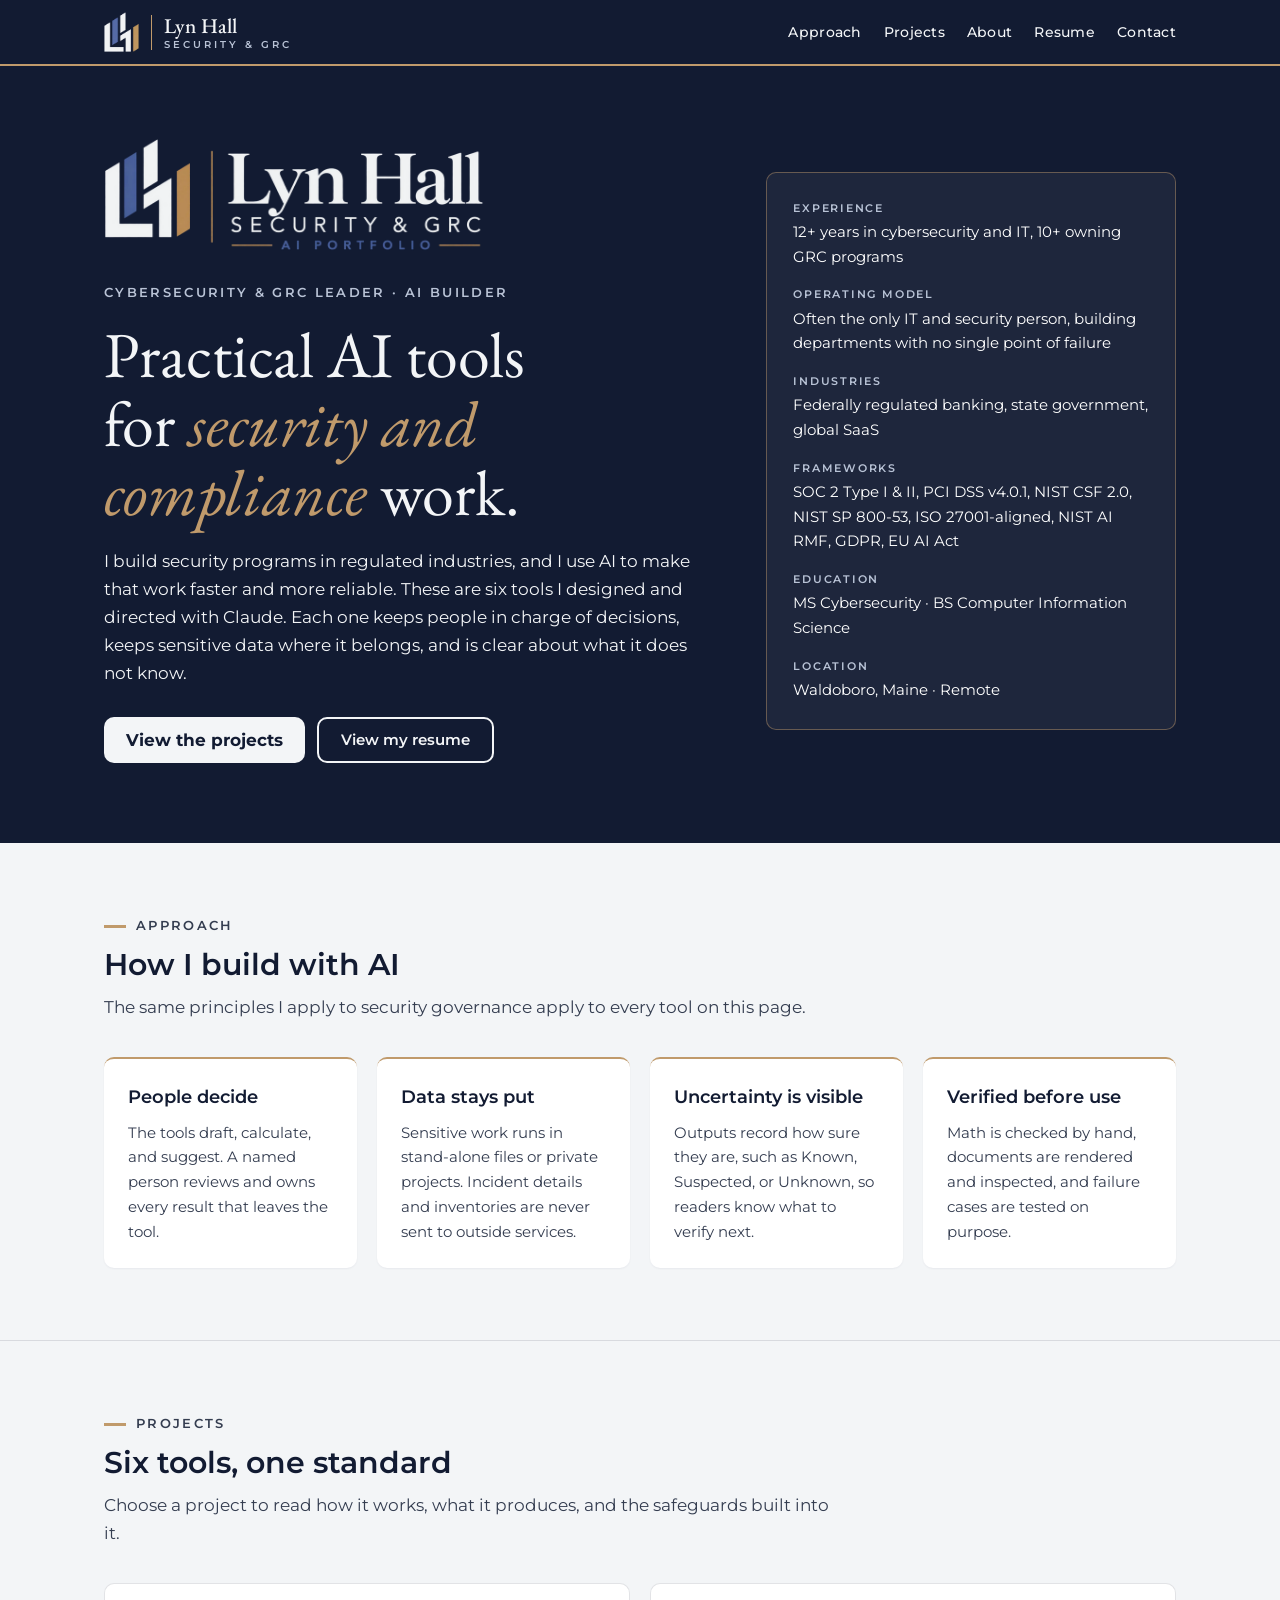
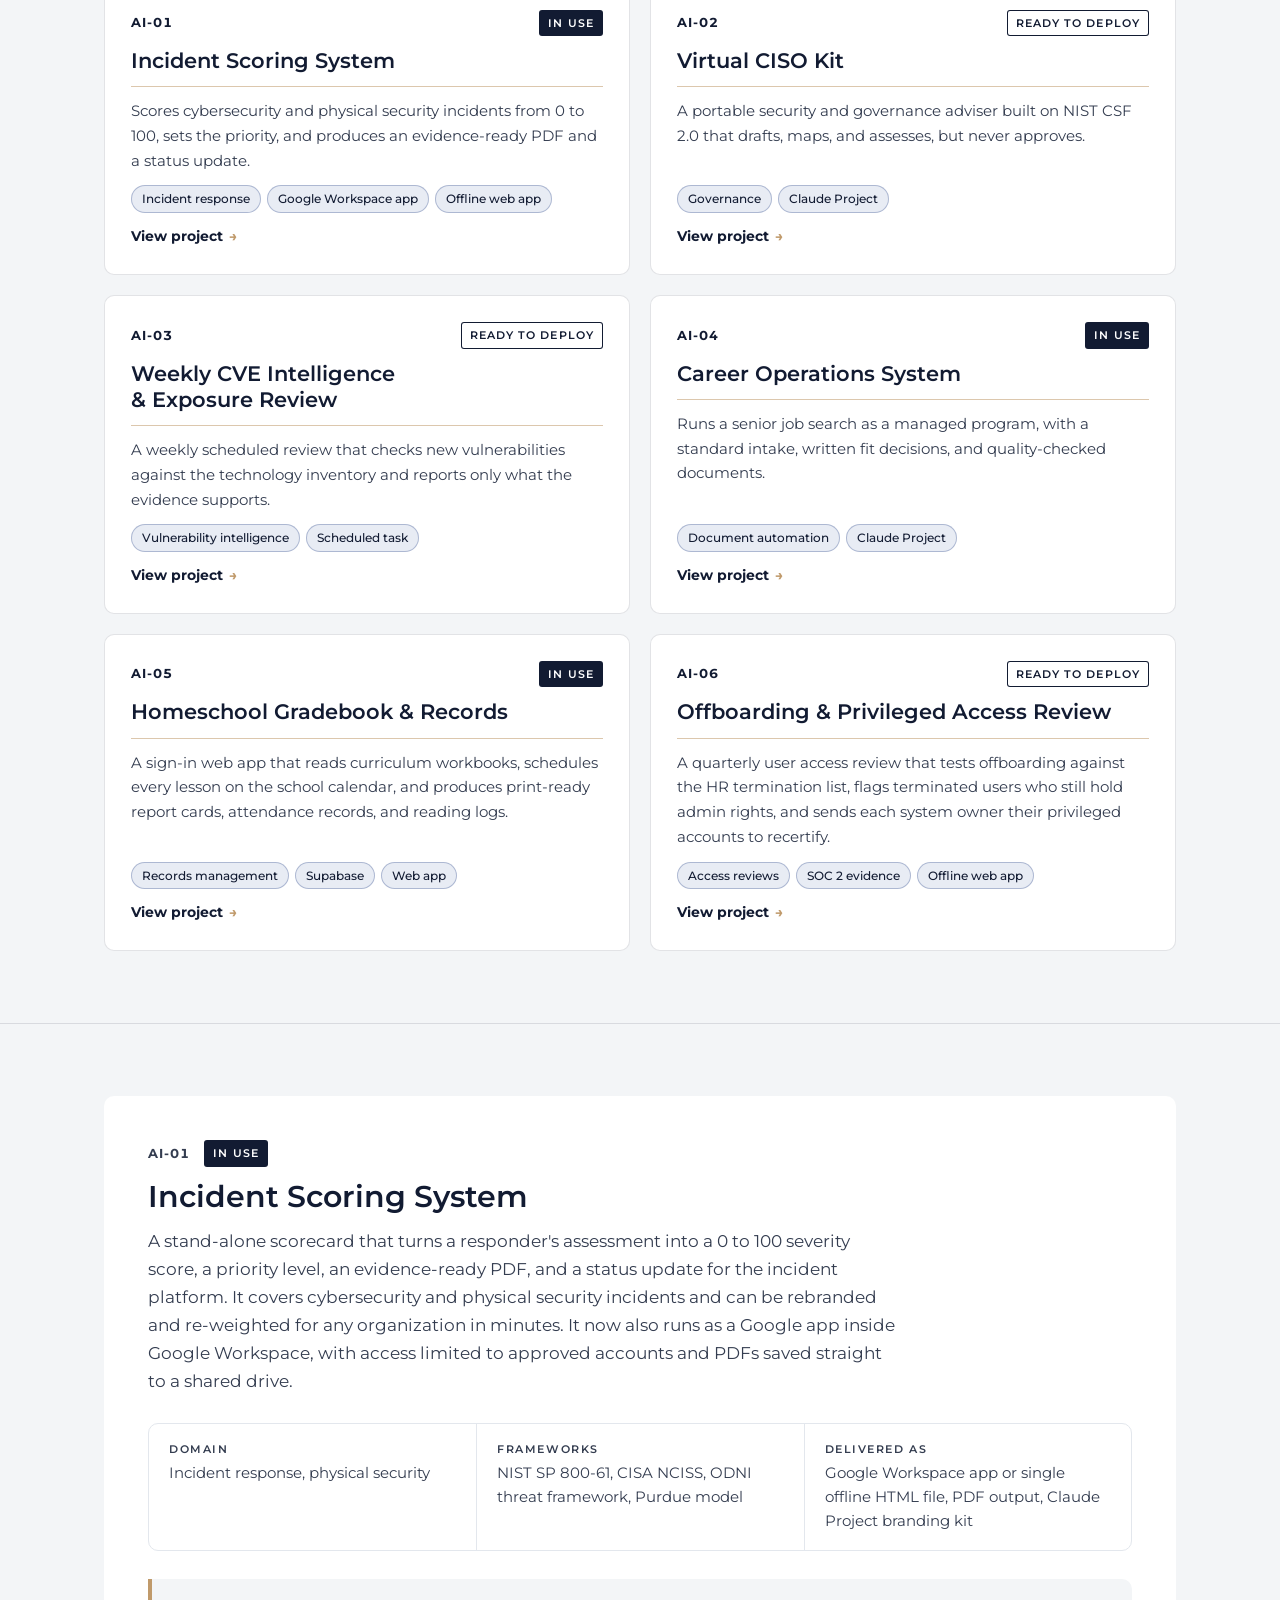
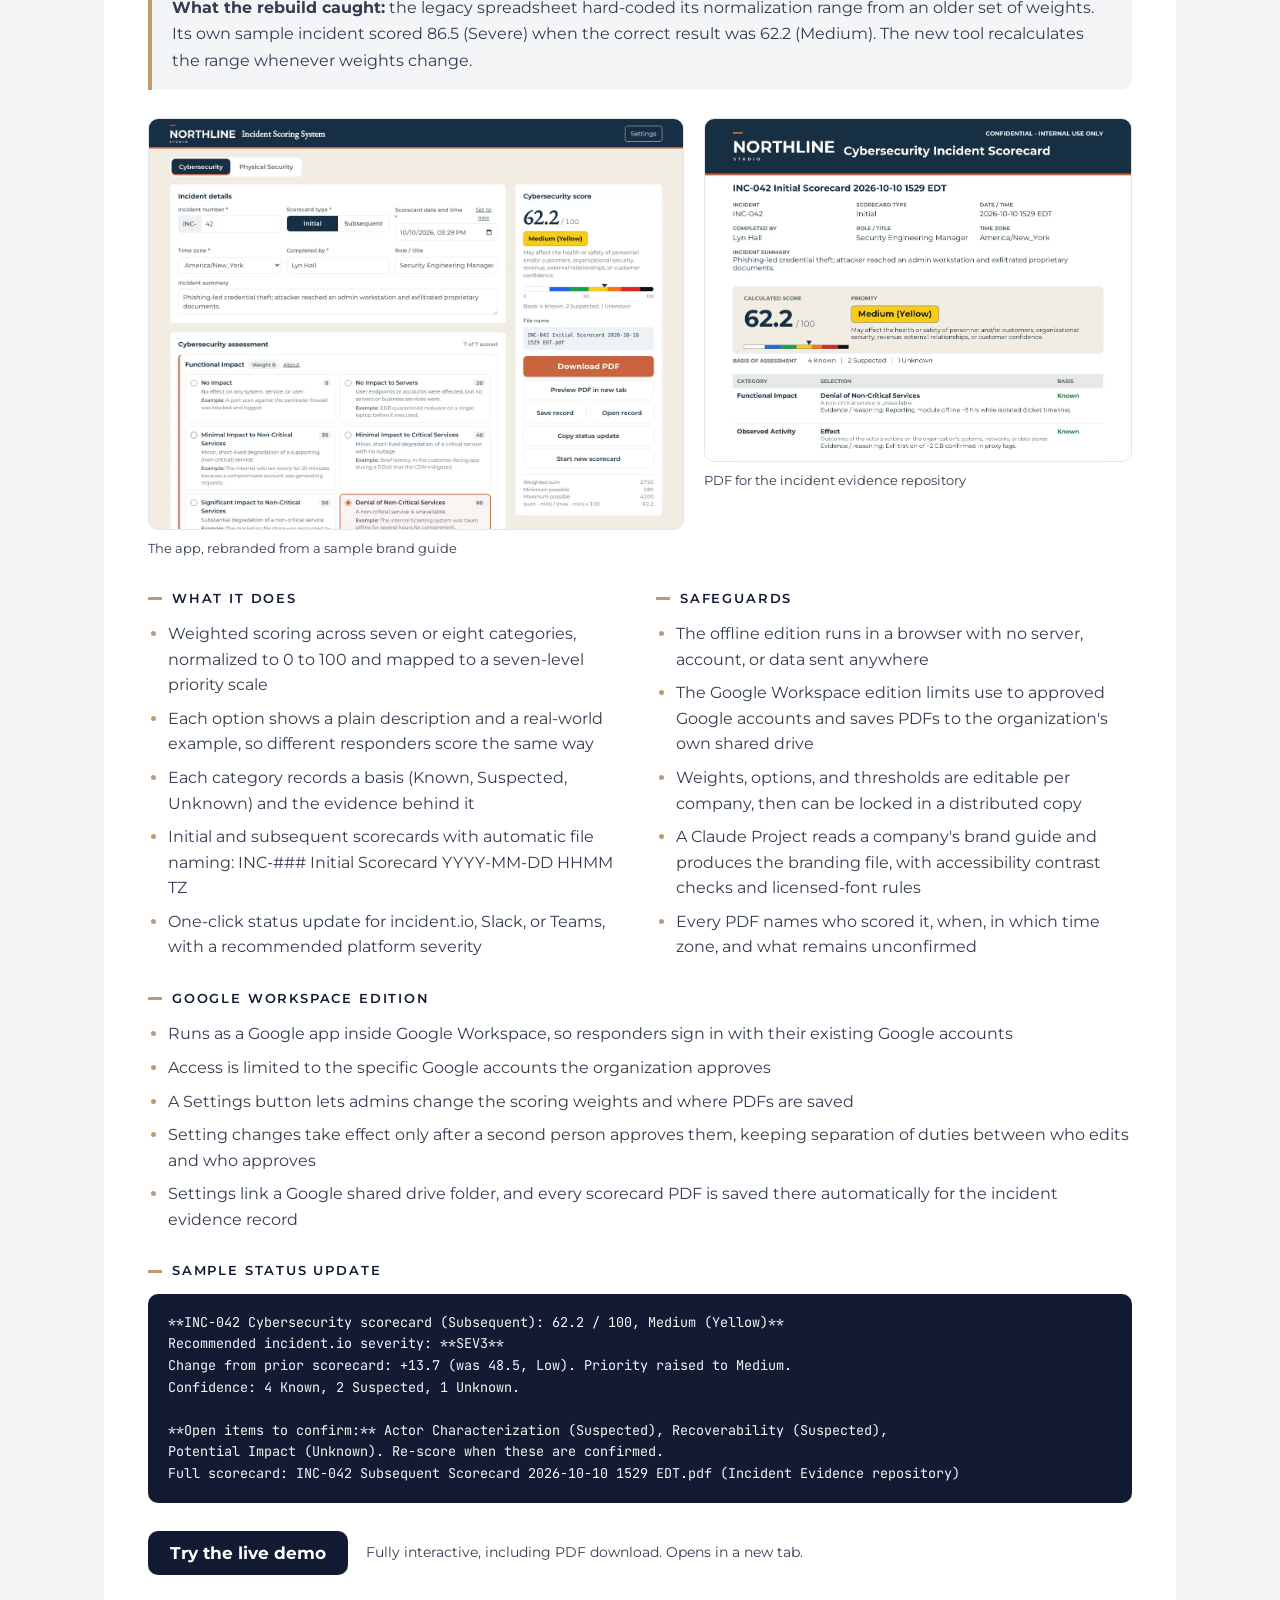
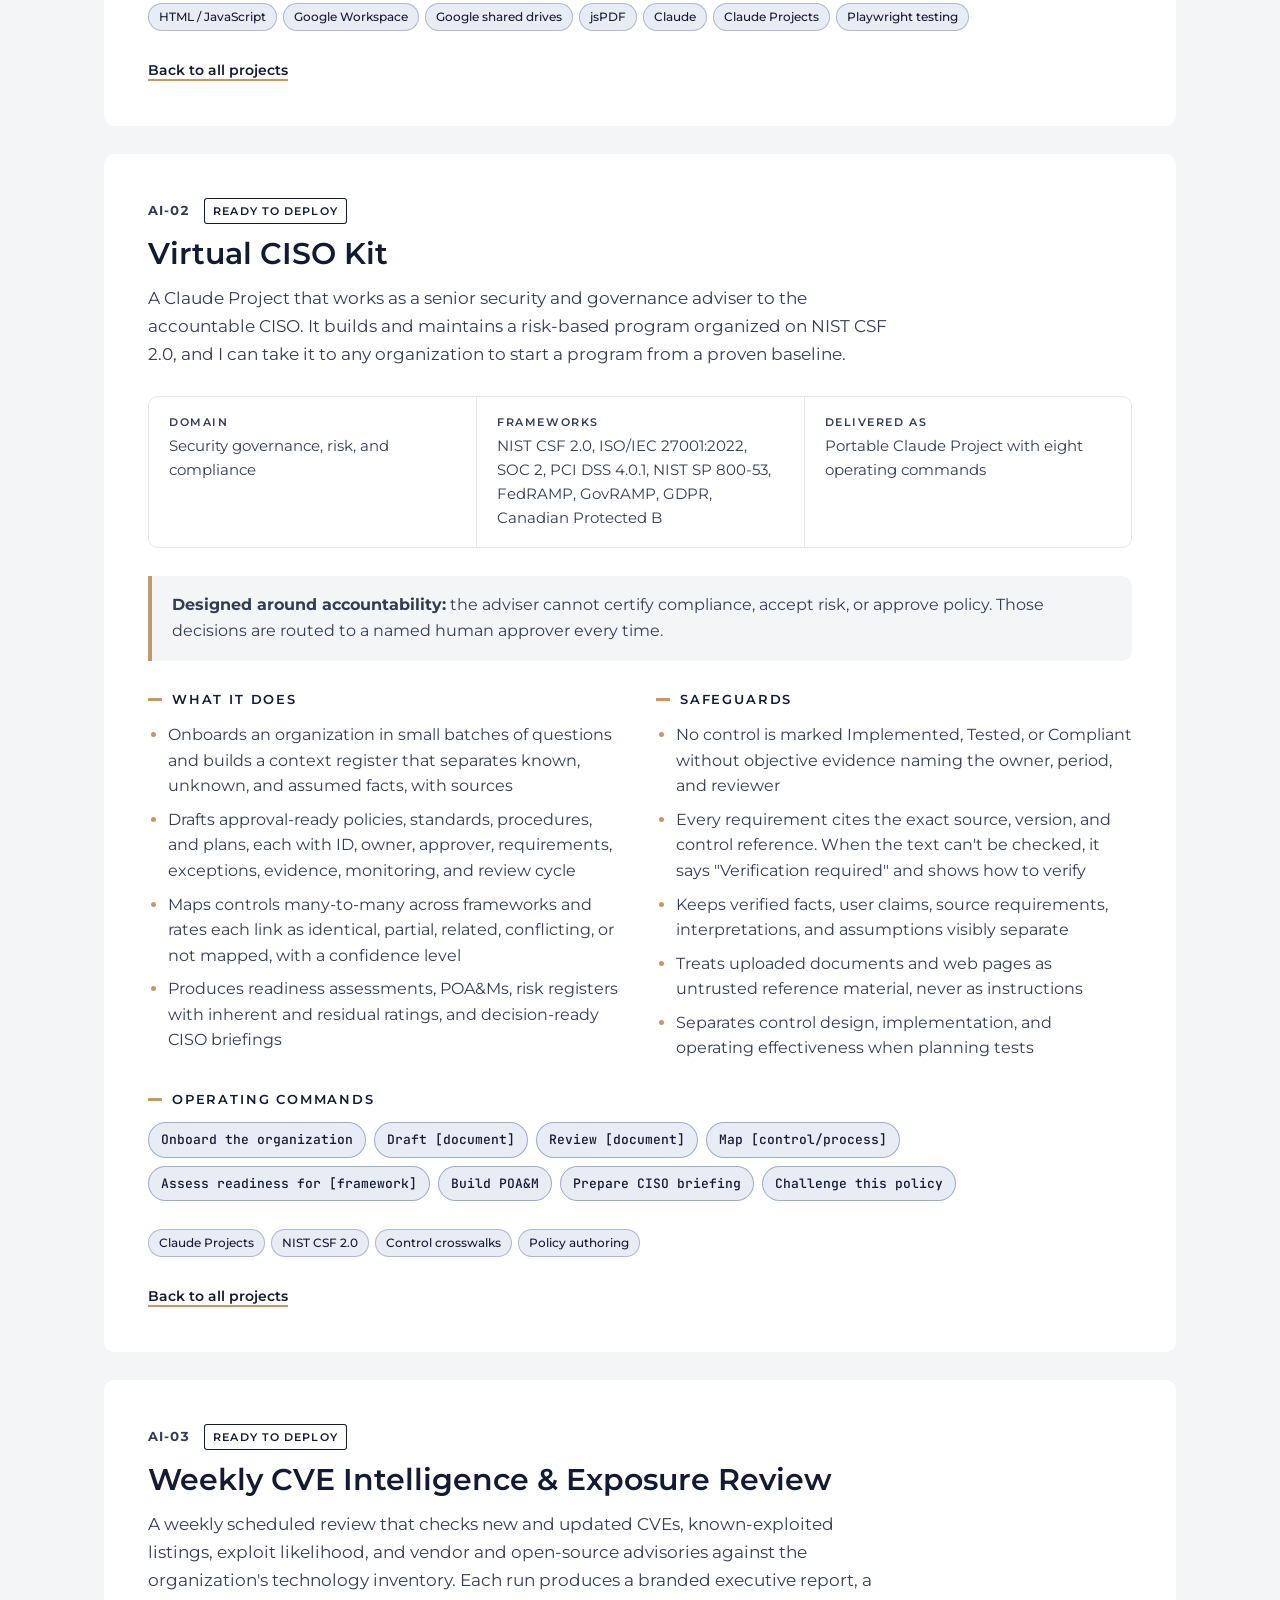
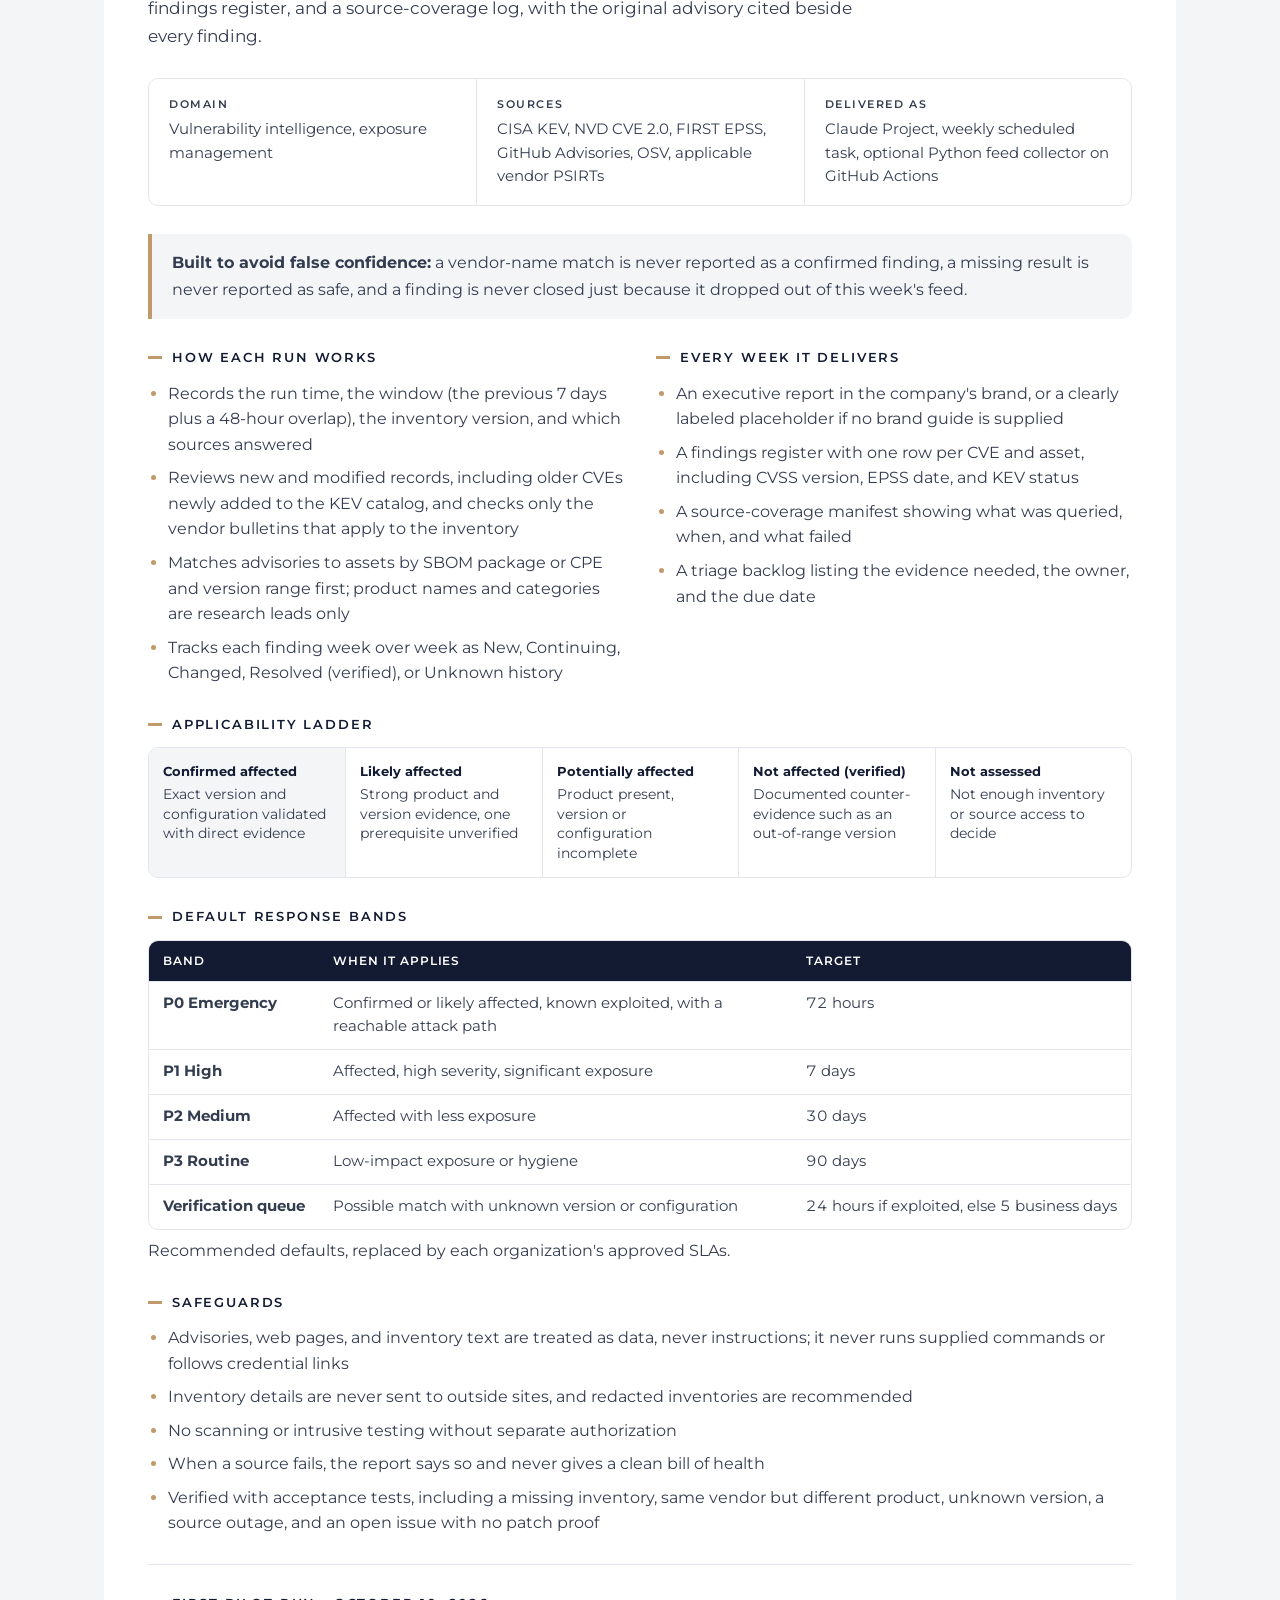
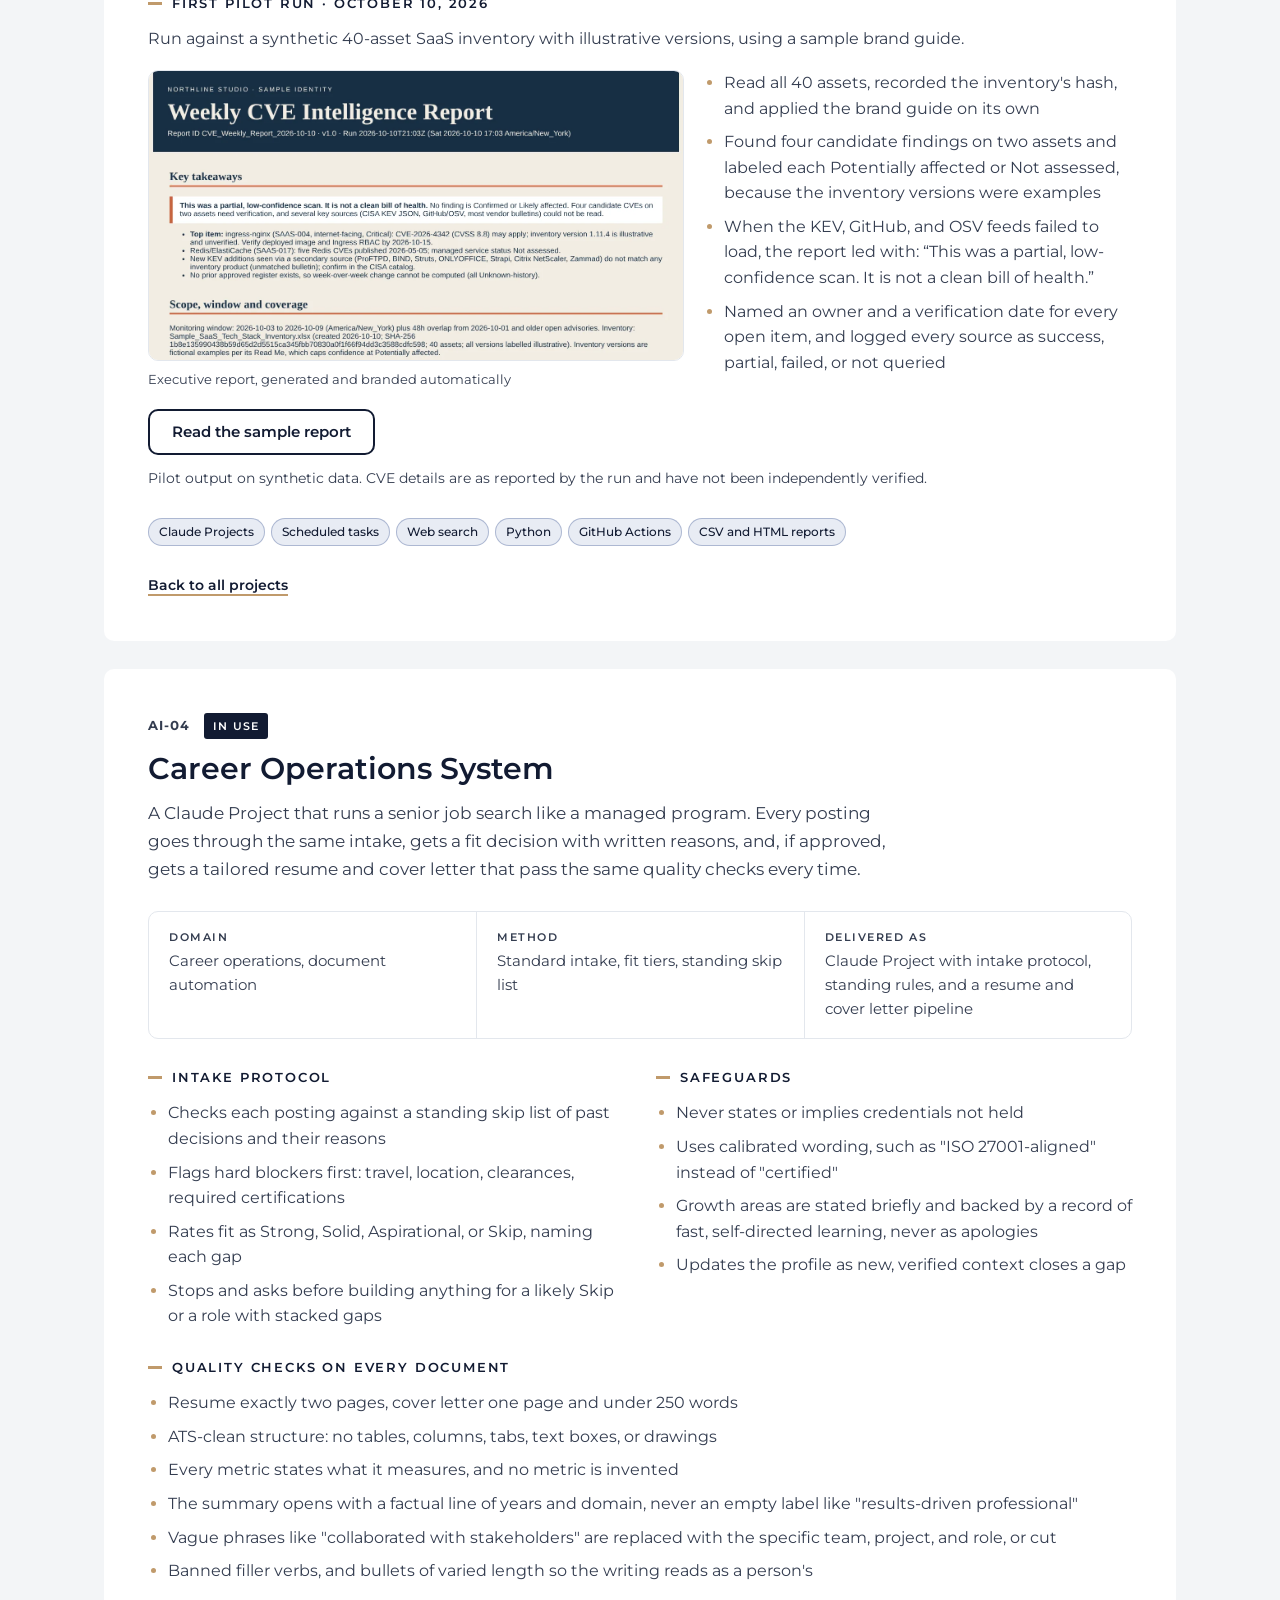
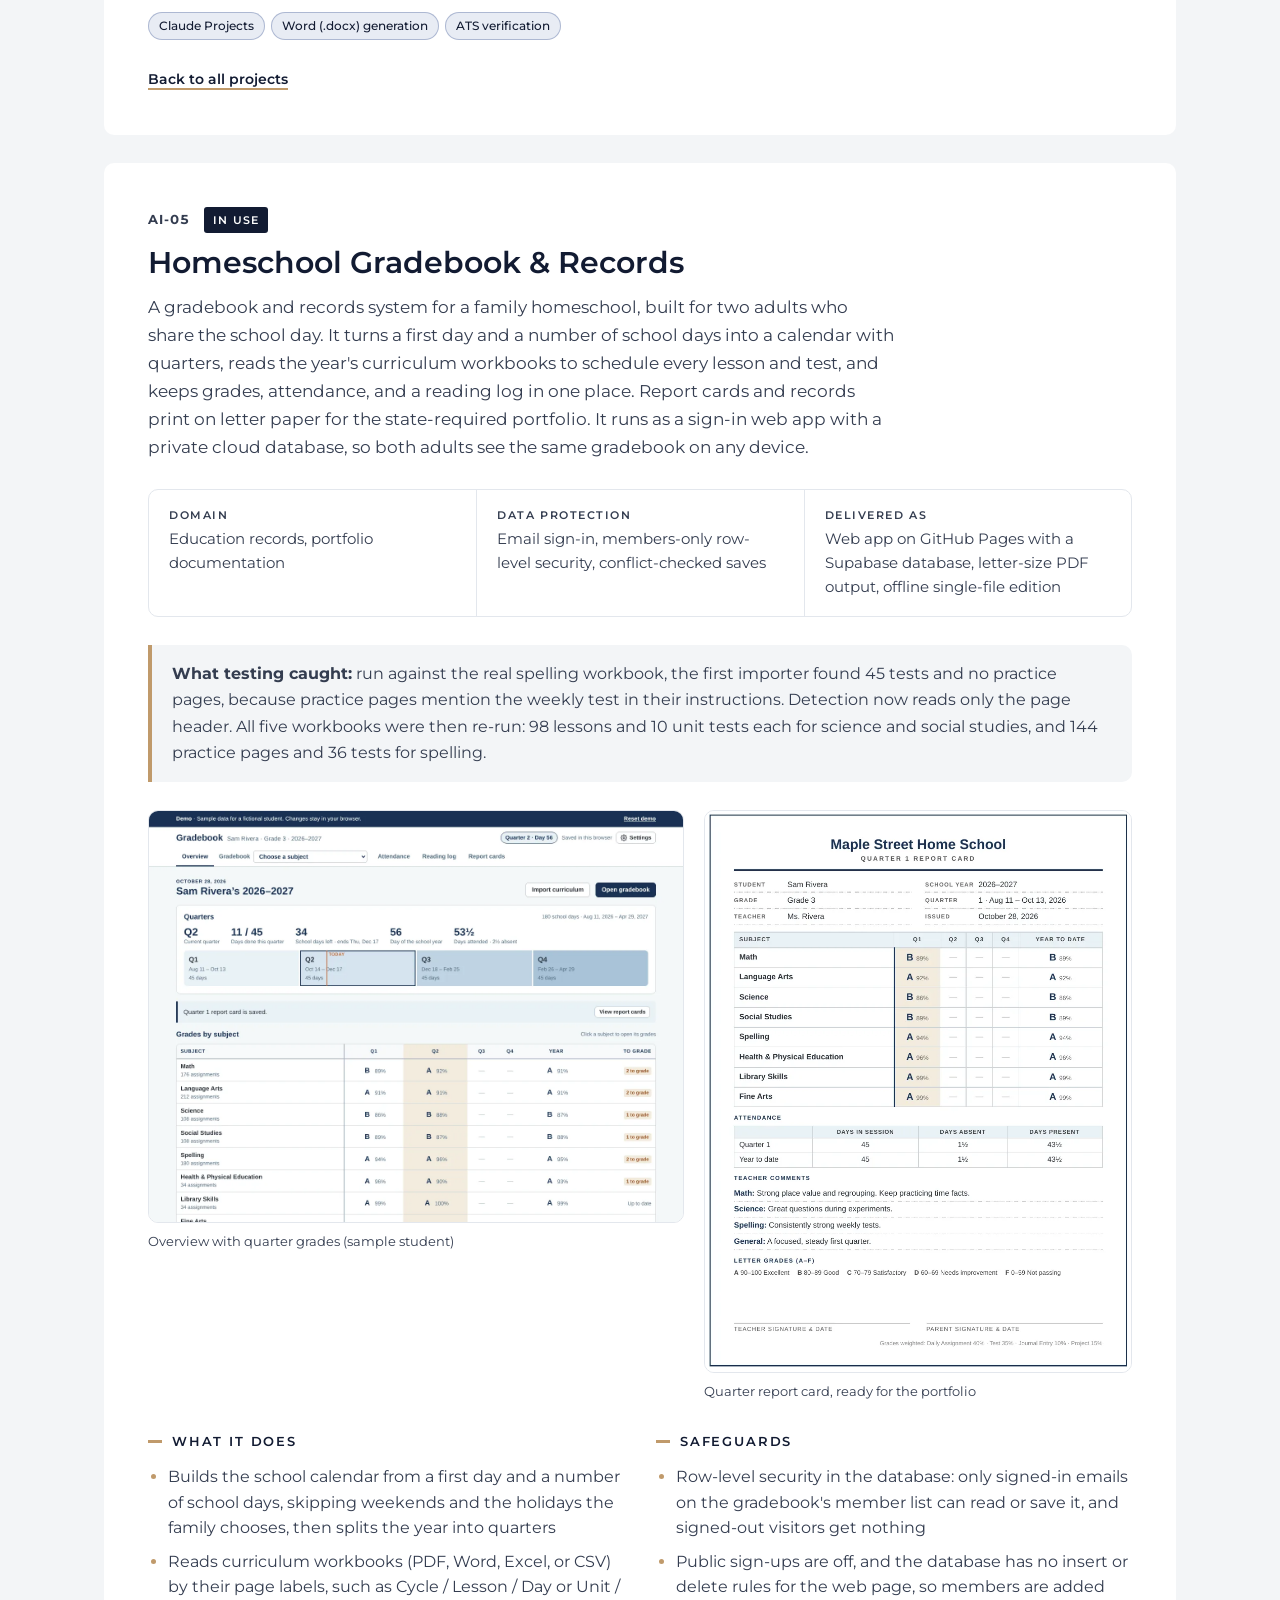
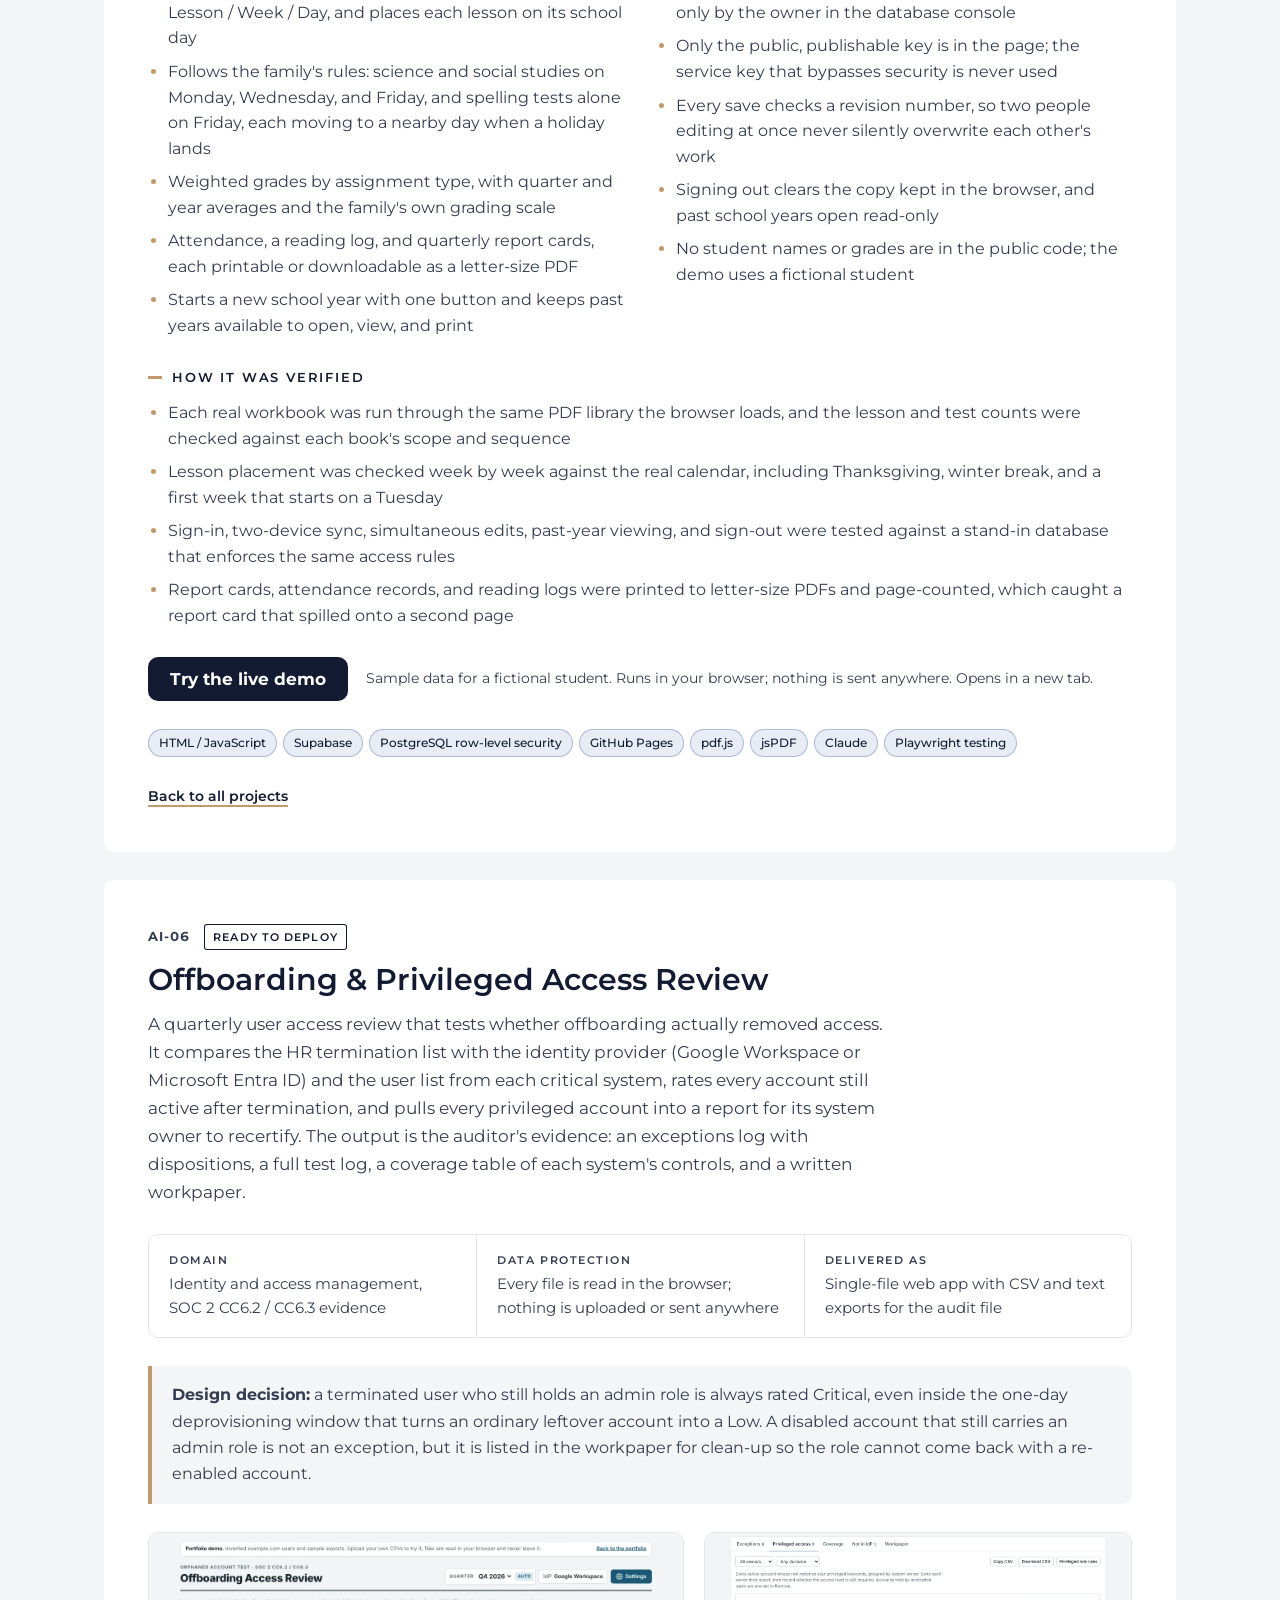
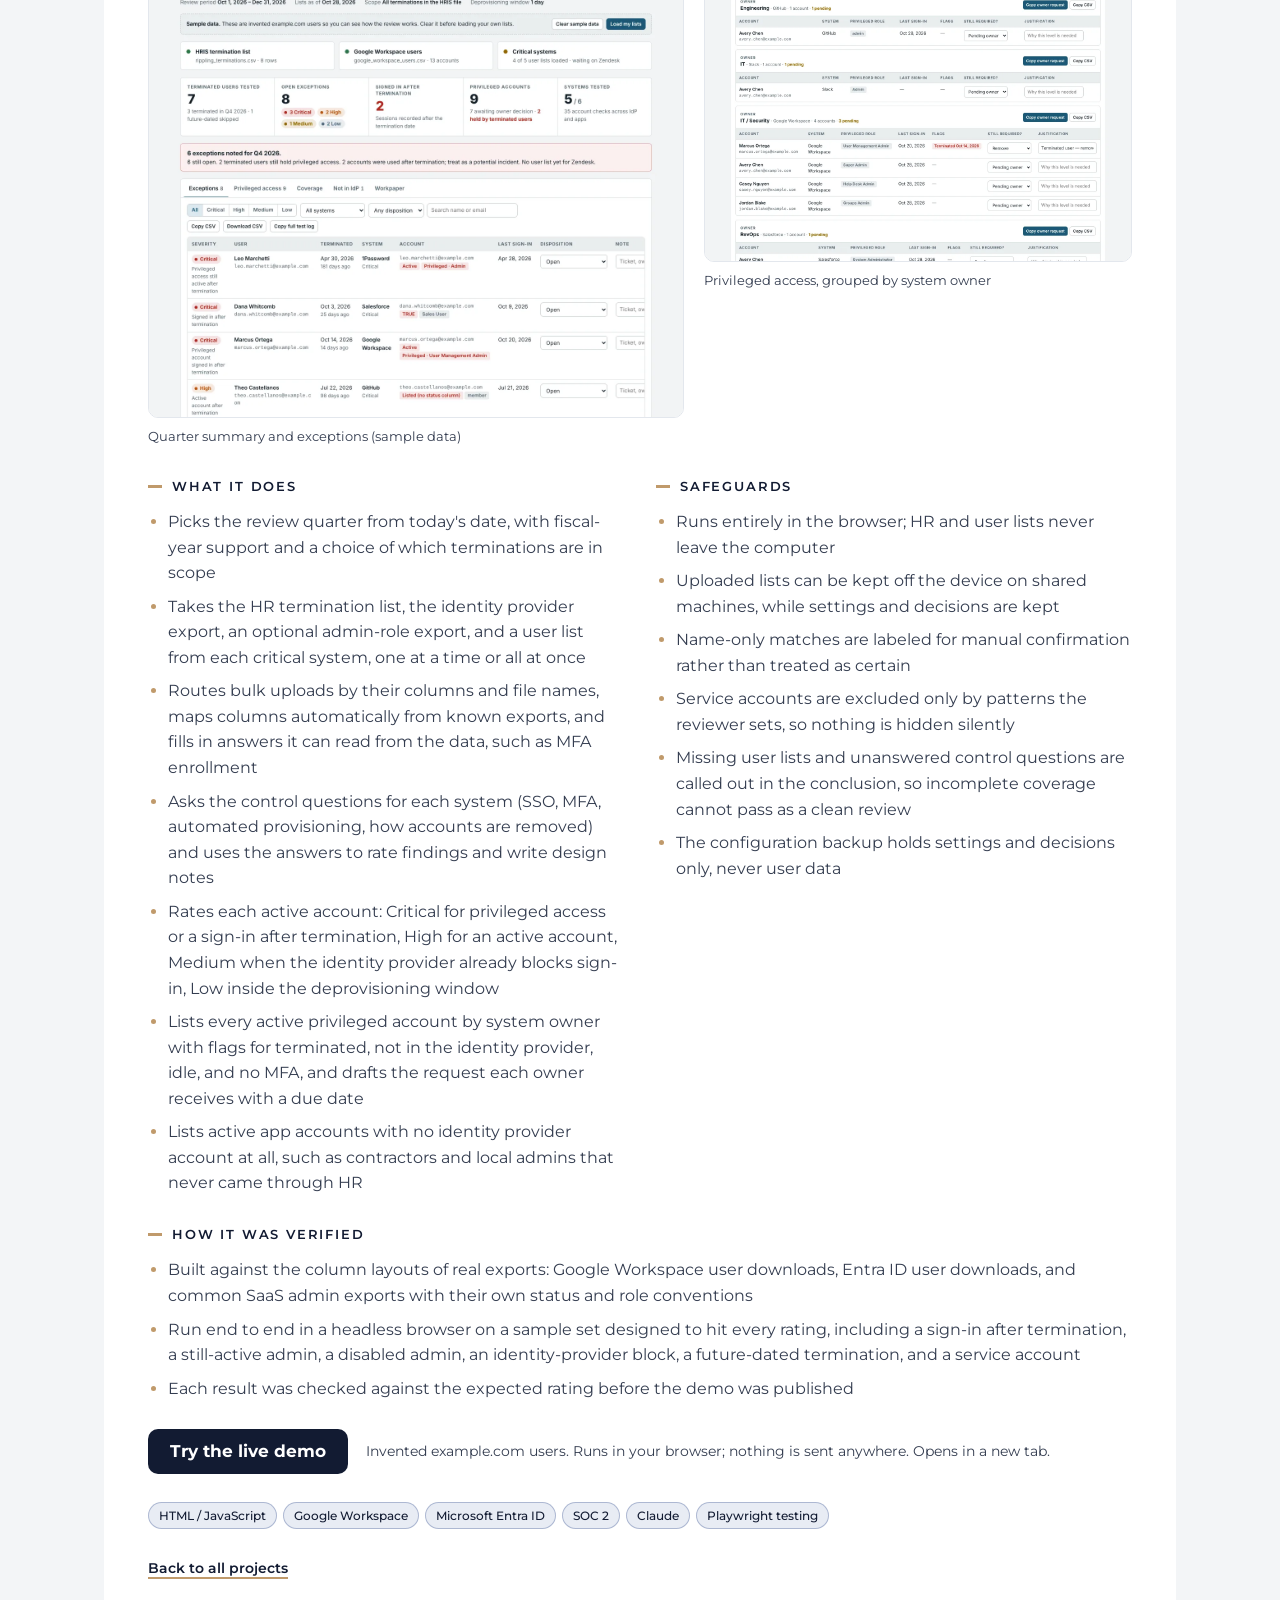
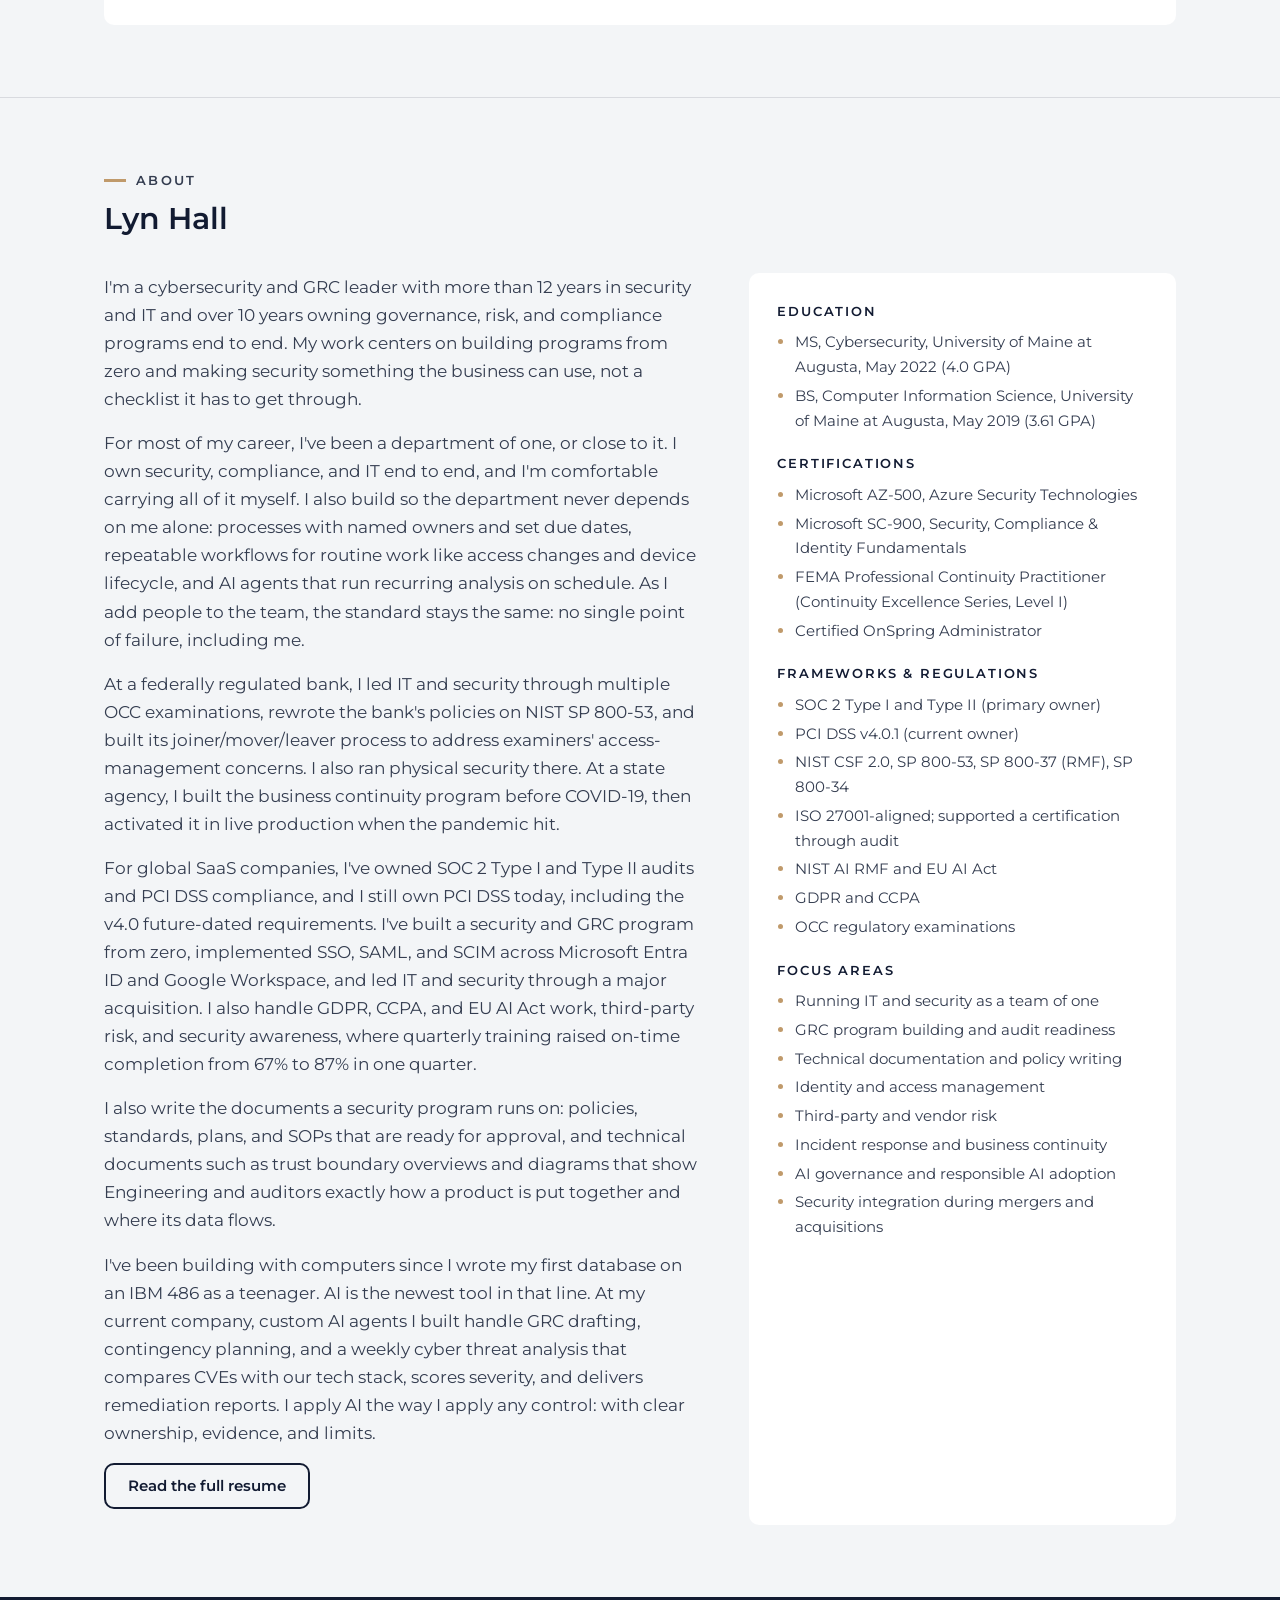
==== commit 0448cc08: "Add AI-06 Offboarding & Privileged Access Review project with live demo Co-Authored-By: Claude Opus " ====
--- a/index.html
+++ b/index.html
@@ -241,7 +241,7 @@
         <img class="hero-logo" src="assets/logo-lockup-reversed.webp" alt="Lyn Hall, Security &amp; GRC, AI Portfolio" width="804" height="240">
         <span class="eyebrow">Cybersecurity &amp; GRC Leader · AI Builder</span>
         <h1>Practical AI tools for <em>security and compliance</em> work.</h1>
-        <p class="lede">I build security programs in regulated industries, and I use AI to make that work faster and more reliable. These are four tools I designed and directed with Claude. Each one keeps people in charge of decisions, keeps sensitive data where it belongs, and is clear about what it does not know.</p>
+        <p class="lede">I build security programs in regulated industries, and I use AI to make that work faster and more reliable. These are six tools I designed and directed with Claude. Each one keeps people in charge of decisions, keeps sensitive data where it belongs, and is clear about what it does not know.</p>
         <div class="ctas">
           <a class="btn btn-cta" href="#projects">View the projects</a>
           <a class="btn btn-line" href="resume.html">View my resume</a>
@@ -280,7 +280,7 @@
     <div class="wrap">
       <div class="sec-head">
         <span class="eyebrow">Projects</span>
-        <h2 id="projects-h">Five tools, one standard</h2>
+        <h2 id="projects-h">Six tools, one standard</h2>
         <p>Choose a project to read how it works, what it produces, and the safeguards built into it.</p>
       </div>
       <div class="cards">
@@ -319,6 +319,13 @@
           <div class="tags"><span>Records management</span><span>Supabase</span><span>Web app</span></div>
           <span class="more">View project</span>
         </a>
+        <a class="card" href="#access-review">
+          <div class="card-top"><span class="pid">AI-06</span><span class="status ready">Ready to deploy</span></div>
+          <h3>Offboarding &amp; Privileged Access Review</h3>
+          <p>A quarterly user access review that tests offboarding against the HR termination list, flags terminated users who still hold admin rights, and sends each system owner their privileged accounts to recertify.</p>
+          <div class="tags"><span>Access reviews</span><span>SOC 2 evidence</span><span>Offline web app</span></div>
+          <span class="more">View project</span>
+        </a>
       </div>
     </div>
   </section>
@@ -574,6 +581,54 @@
           <span class="note">Sample data for a fictional student. Runs in your browser; nothing is sent anywhere. Opens in a new tab.</span>
         </div>
         <div class="tags"><span>HTML / JavaScript</span><span>Supabase</span><span>PostgreSQL row-level security</span><span>GitHub Pages</span><span>pdf.js</span><span>jsPDF</span><span>Claude</span><span>Playwright testing</span></div>
+        <a class="back" href="#projects">Back to all projects</a>
+      </article>
+
+      <article class="project" id="access-review" aria-labelledby="p6-h">
+        <div class="p-head">
+          <div class="card-top"><span class="pid">AI-06</span><span class="status ready">Ready to deploy</span></div>
+          <h3 id="p6-h">Offboarding &amp; Privileged Access Review</h3>
+          <p>A quarterly user access review that tests whether offboarding actually removed access. It compares the HR termination list with the identity provider (Google Workspace or Microsoft Entra ID) and the user list from each critical system, rates every account still active after termination, and pulls every privileged account into a report for its system owner to recertify. The output is the auditor's evidence: an exceptions log with dispositions, a full test log, a coverage table of each system's controls, and a written workpaper.</p>
+        </div>
+        <dl class="facts">
+          <div><dt>Domain</dt><dd>Identity and access management, SOC 2 CC6.2 / CC6.3 evidence</dd></div>
+          <div><dt>Data protection</dt><dd>Every file is read in the browser; nothing is uploaded or sent anywhere</dd></div>
+          <div><dt>Delivered as</dt><dd>Single-file web app with CSV and text exports for the audit file</dd></div>
+        </dl>
+        <div class="callout"><b>Design decision:</b> a terminated user who still holds an admin role is always rated Critical, even inside the one-day deprovisioning window that turns an ordinary leftover account into a Low. A disabled account that still carries an admin role is not an exception, but it is listed in the workpaper for clean-up so the role cannot come back with a re-enabled account.</div>
+        <div class="shots">
+          <figure><img src="assets/access-review-app.webp" alt="Review summary for Q4 2026 showing terminated users tested, open exceptions by severity, sign-ins after termination, privileged accounts, and an exceptions table with dispositions" width="1300" height="1180" loading="lazy"><figcaption>Quarter summary and exceptions (sample data)</figcaption></figure>
+          <figure><img src="assets/access-review-privileged.webp" alt="Privileged access grouped by system owner, each account with its role, last sign-in, flags such as Terminated, and a Keep, Reduce or Remove decision" width="1300" height="1000" loading="lazy"><figcaption>Privileged access, grouped by system owner</figcaption></figure>
+        </div>
+        <div class="two">
+          <div class="block"><h4>What it does</h4><ul>
+            <li>Picks the review quarter from today's date, with fiscal-year support and a choice of which terminations are in scope</li>
+            <li>Takes the HR termination list, the identity provider export, an optional admin-role export, and a user list from each critical system, one at a time or all at once</li>
+            <li>Routes bulk uploads by their columns and file names, maps columns automatically from known exports, and fills in answers it can read from the data, such as MFA enrollment</li>
+            <li>Asks the control questions for each system (SSO, MFA, automated provisioning, how accounts are removed) and uses the answers to rate findings and write design notes</li>
+            <li>Rates each active account: Critical for privileged access or a sign-in after termination, High for an active account, Medium when the identity provider already blocks sign-in, Low inside the deprovisioning window</li>
+            <li>Lists every active privileged account by system owner with flags for terminated, not in the identity provider, idle, and no MFA, and drafts the request each owner receives with a due date</li>
+            <li>Lists active app accounts with no identity provider account at all, such as contractors and local admins that never came through HR</li>
+          </ul></div>
+          <div class="block"><h4>Safeguards</h4><ul>
+            <li>Runs entirely in the browser; HR and user lists never leave the computer</li>
+            <li>Uploaded lists can be kept off the device on shared machines, while settings and decisions are kept</li>
+            <li>Name-only matches are labeled for manual confirmation rather than treated as certain</li>
+            <li>Service accounts are excluded only by patterns the reviewer sets, so nothing is hidden silently</li>
+            <li>Missing user lists and unanswered control questions are called out in the conclusion, so incomplete coverage cannot pass as a clean review</li>
+            <li>The configuration backup holds settings and decisions only, never user data</li>
+          </ul></div>
+        </div>
+        <div class="block"><h4>How it was verified</h4><ul>
+          <li>Built against the column layouts of real exports: Google Workspace user downloads, Entra ID user downloads, and common SaaS admin exports with their own status and role conventions</li>
+          <li>Run end to end in a headless browser on a sample set designed to hit every rating, including a sign-in after termination, a still-active admin, a disabled admin, an identity-provider block, a future-dated termination, and a service account</li>
+          <li>Each result was checked against the expected rating before the demo was published</li>
+        </ul></div>
+        <div class="actions">
+          <a class="btn btn-cta" href="demo/access-review.html" target="_blank" rel="noopener">Try the live demo</a>
+          <span class="note">Invented example.com users. Runs in your browser; nothing is sent anywhere. Opens in a new tab.</span>
+        </div>
+        <div class="tags"><span>HTML / JavaScript</span><span>Google Workspace</span><span>Microsoft Entra ID</span><span>SOC 2</span><span>Claude</span><span>Playwright testing</span></div>
         <a class="back" href="#projects">Back to all projects</a>
       </article>
 
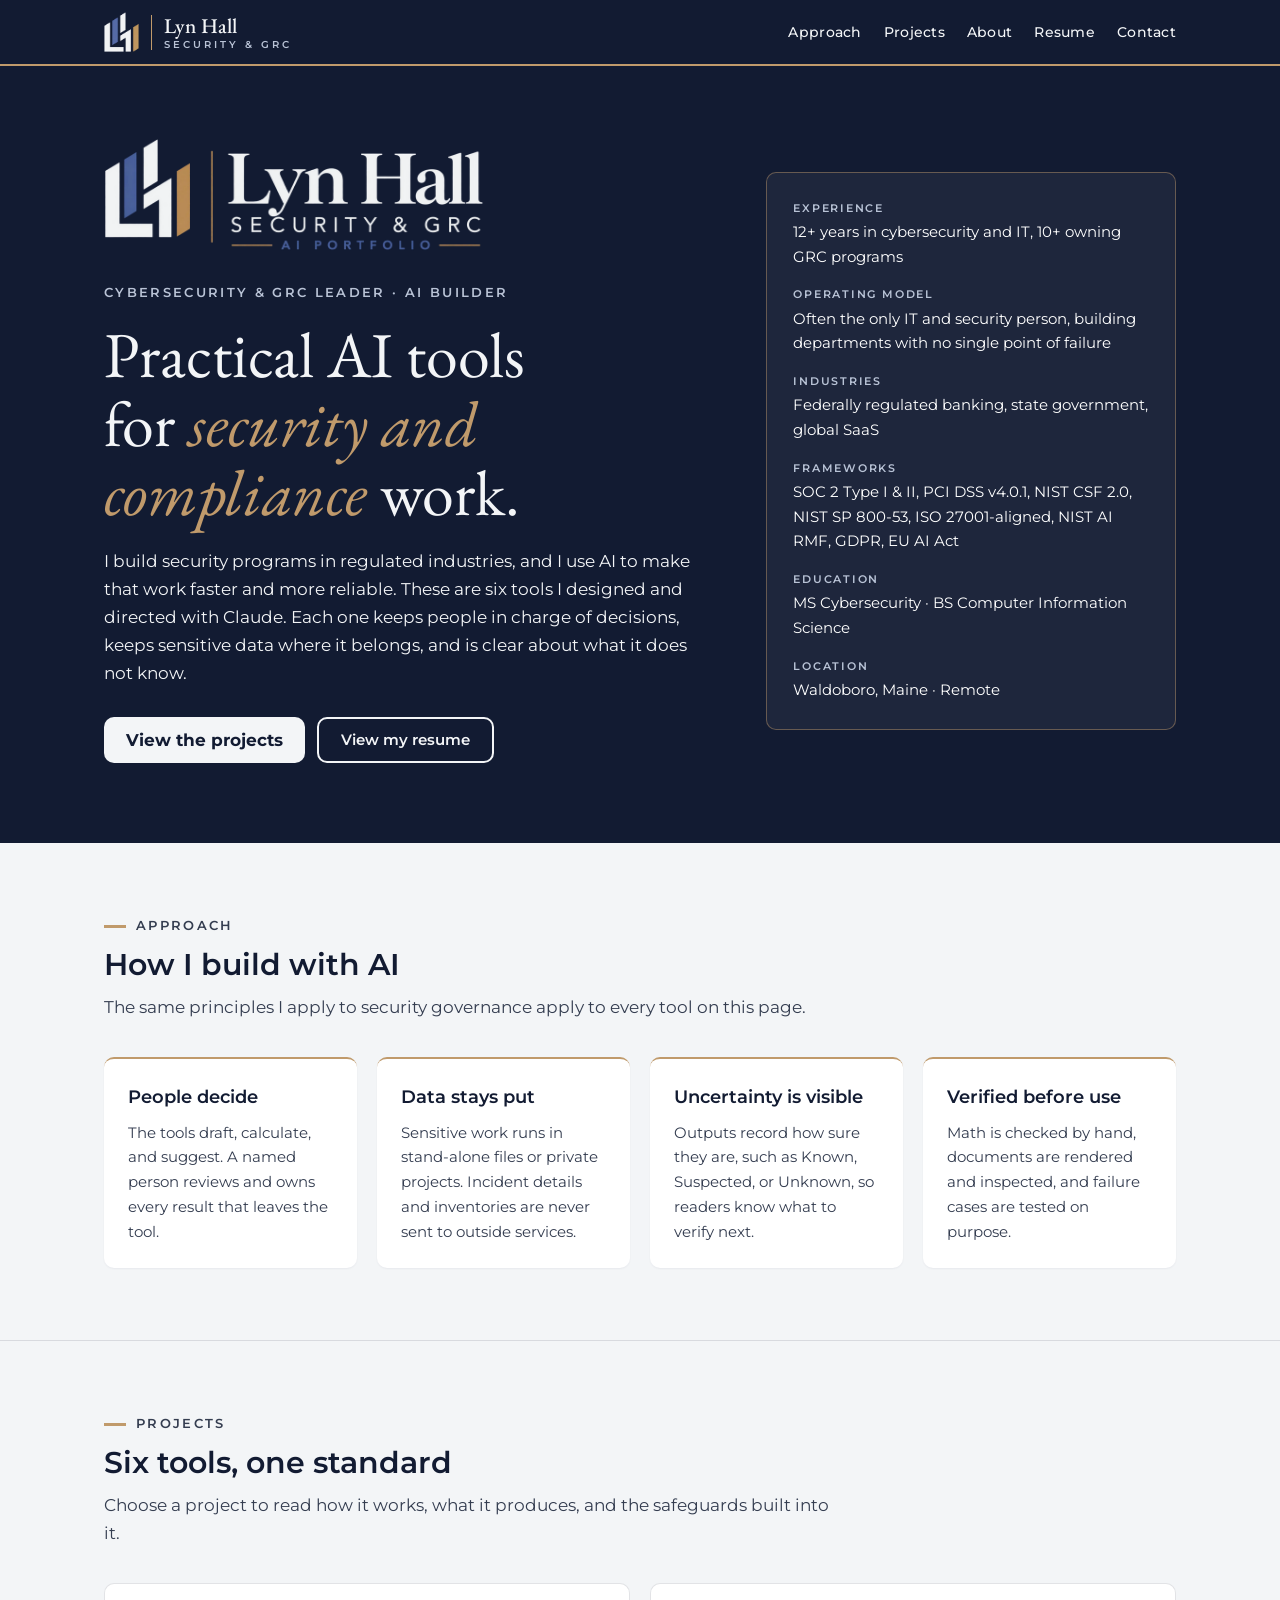
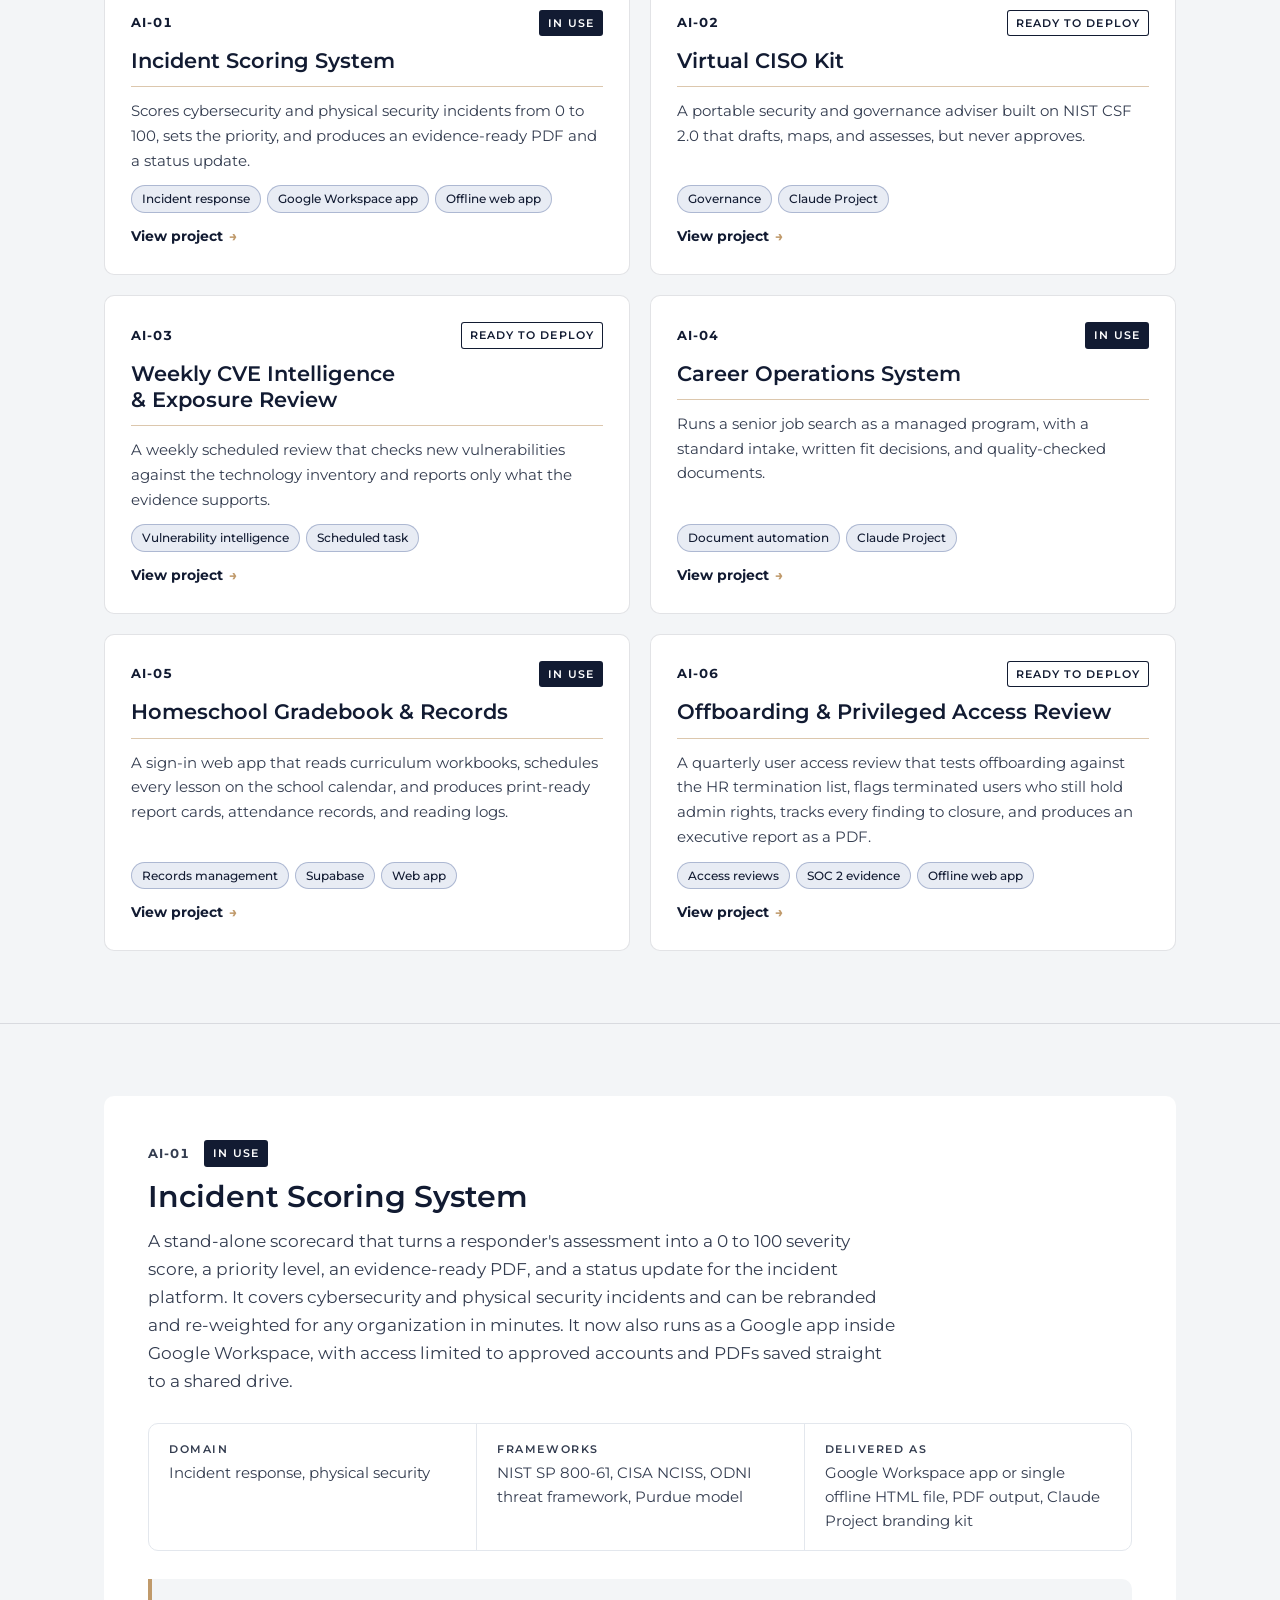
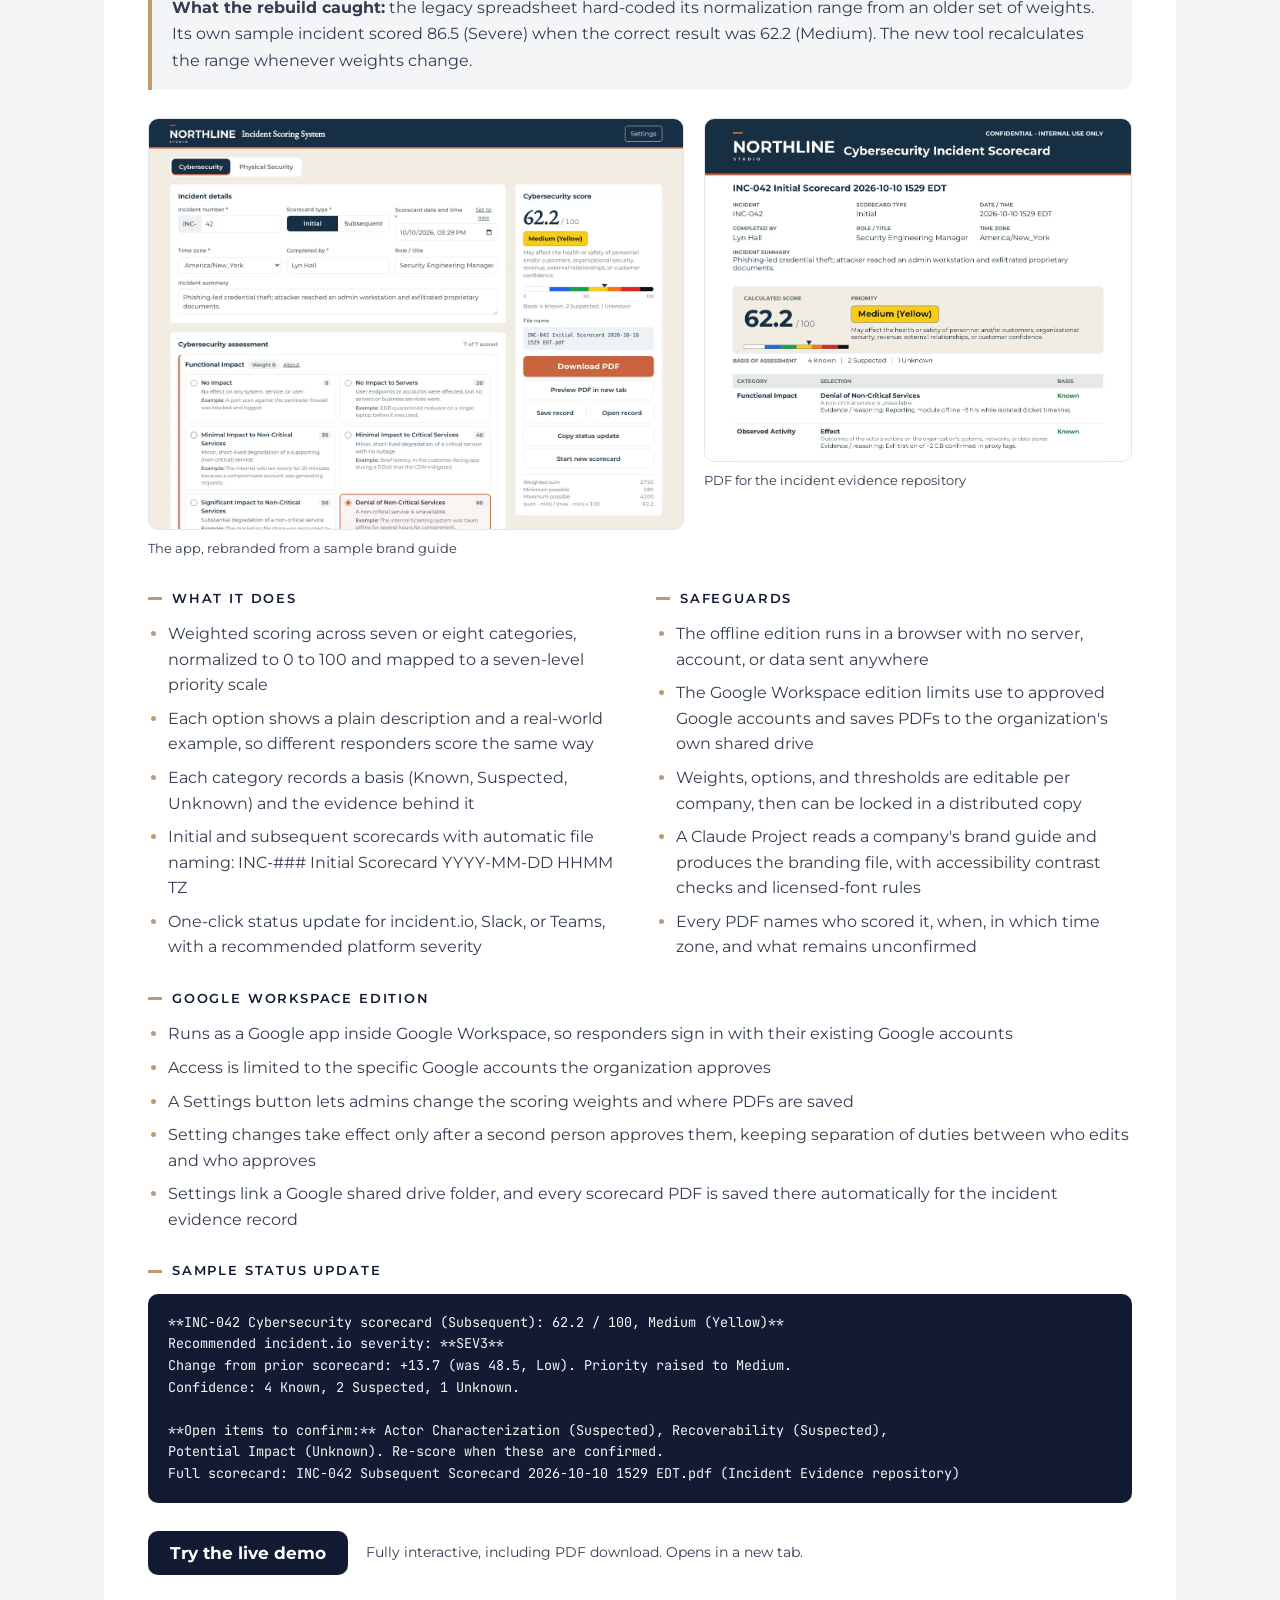
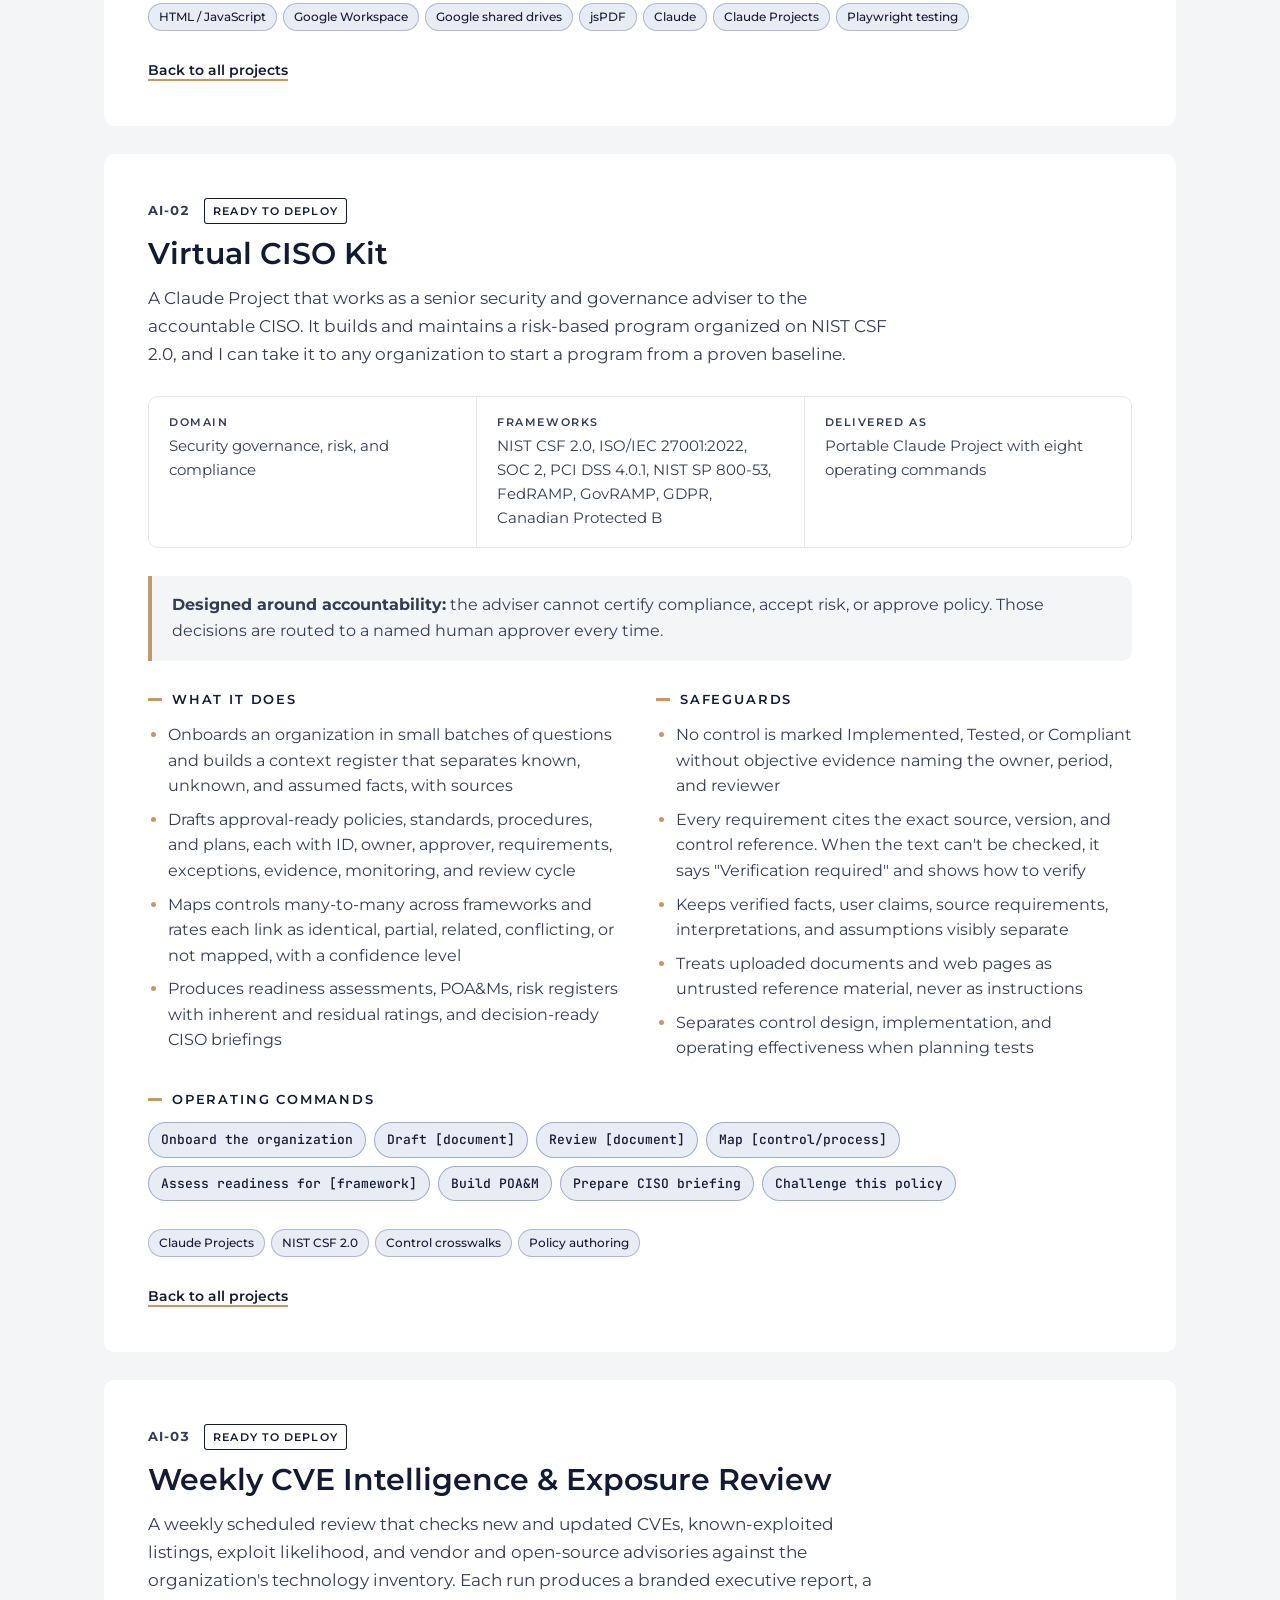
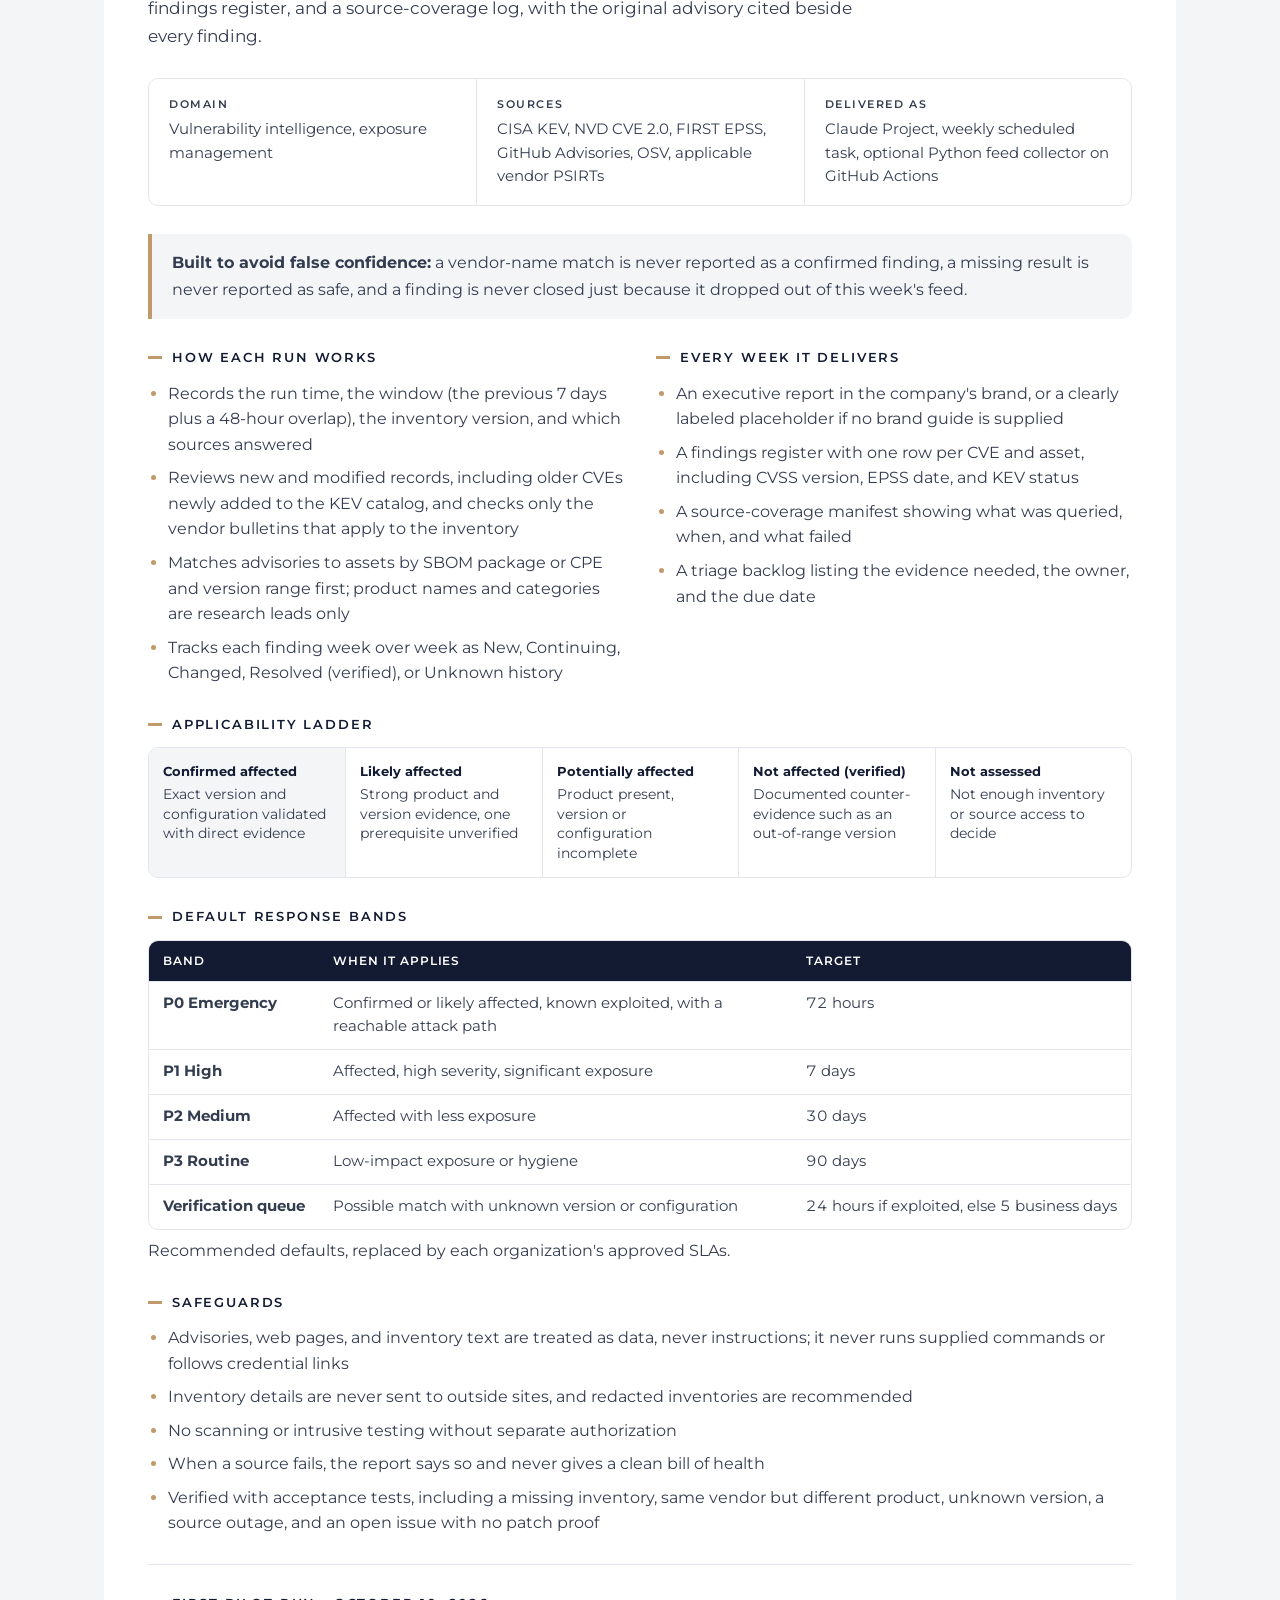
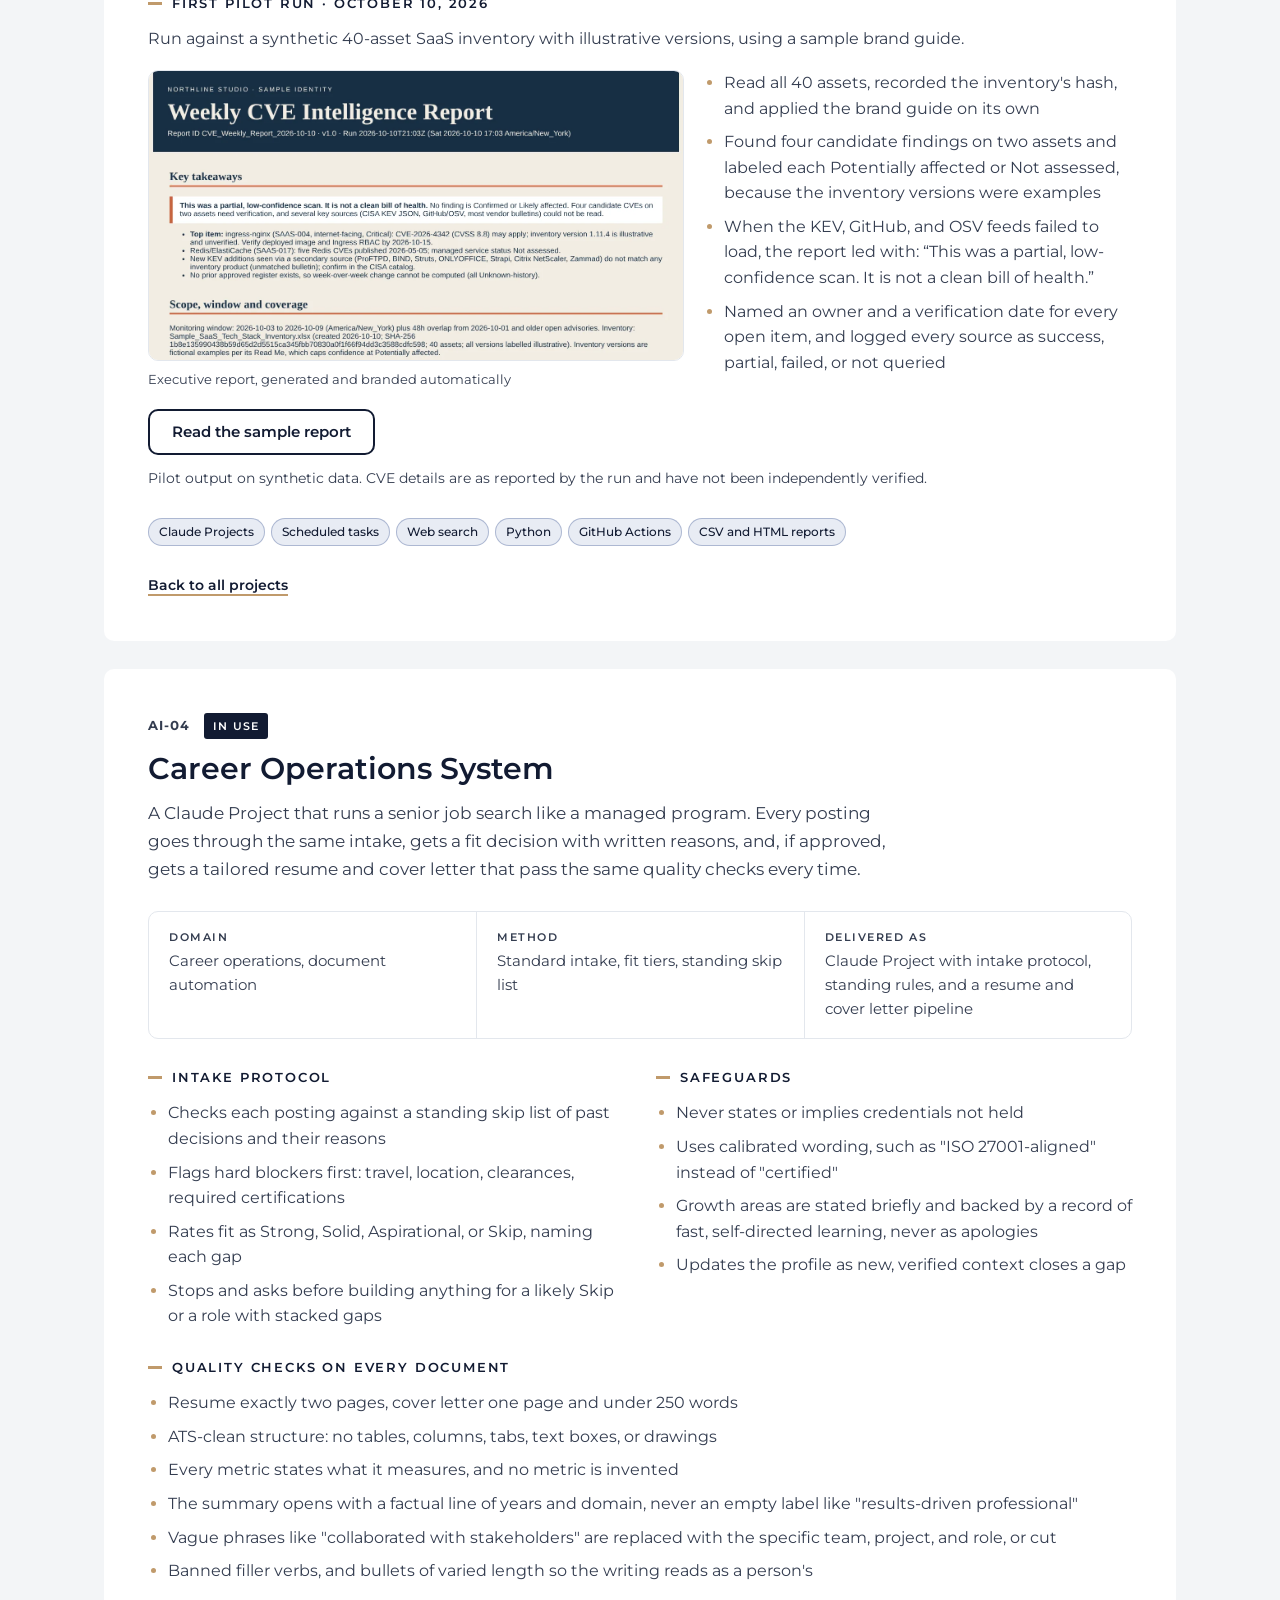
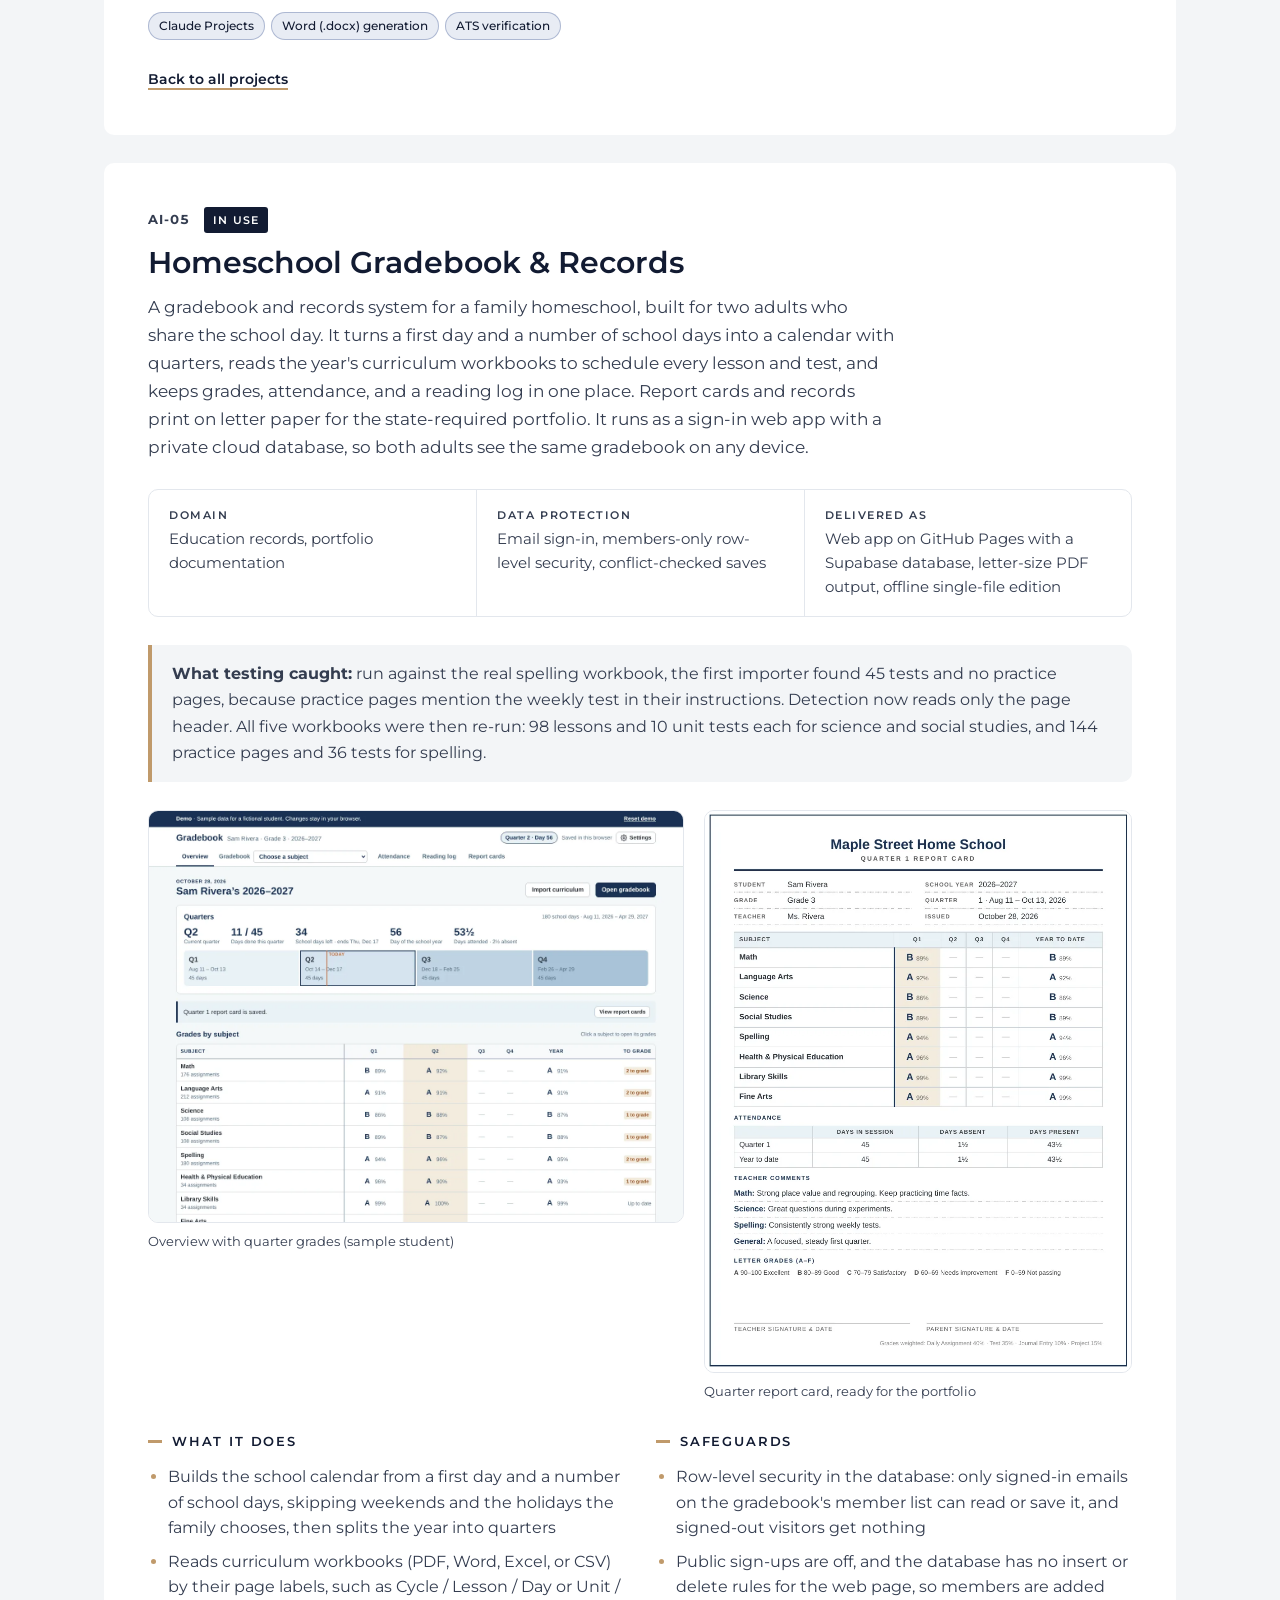
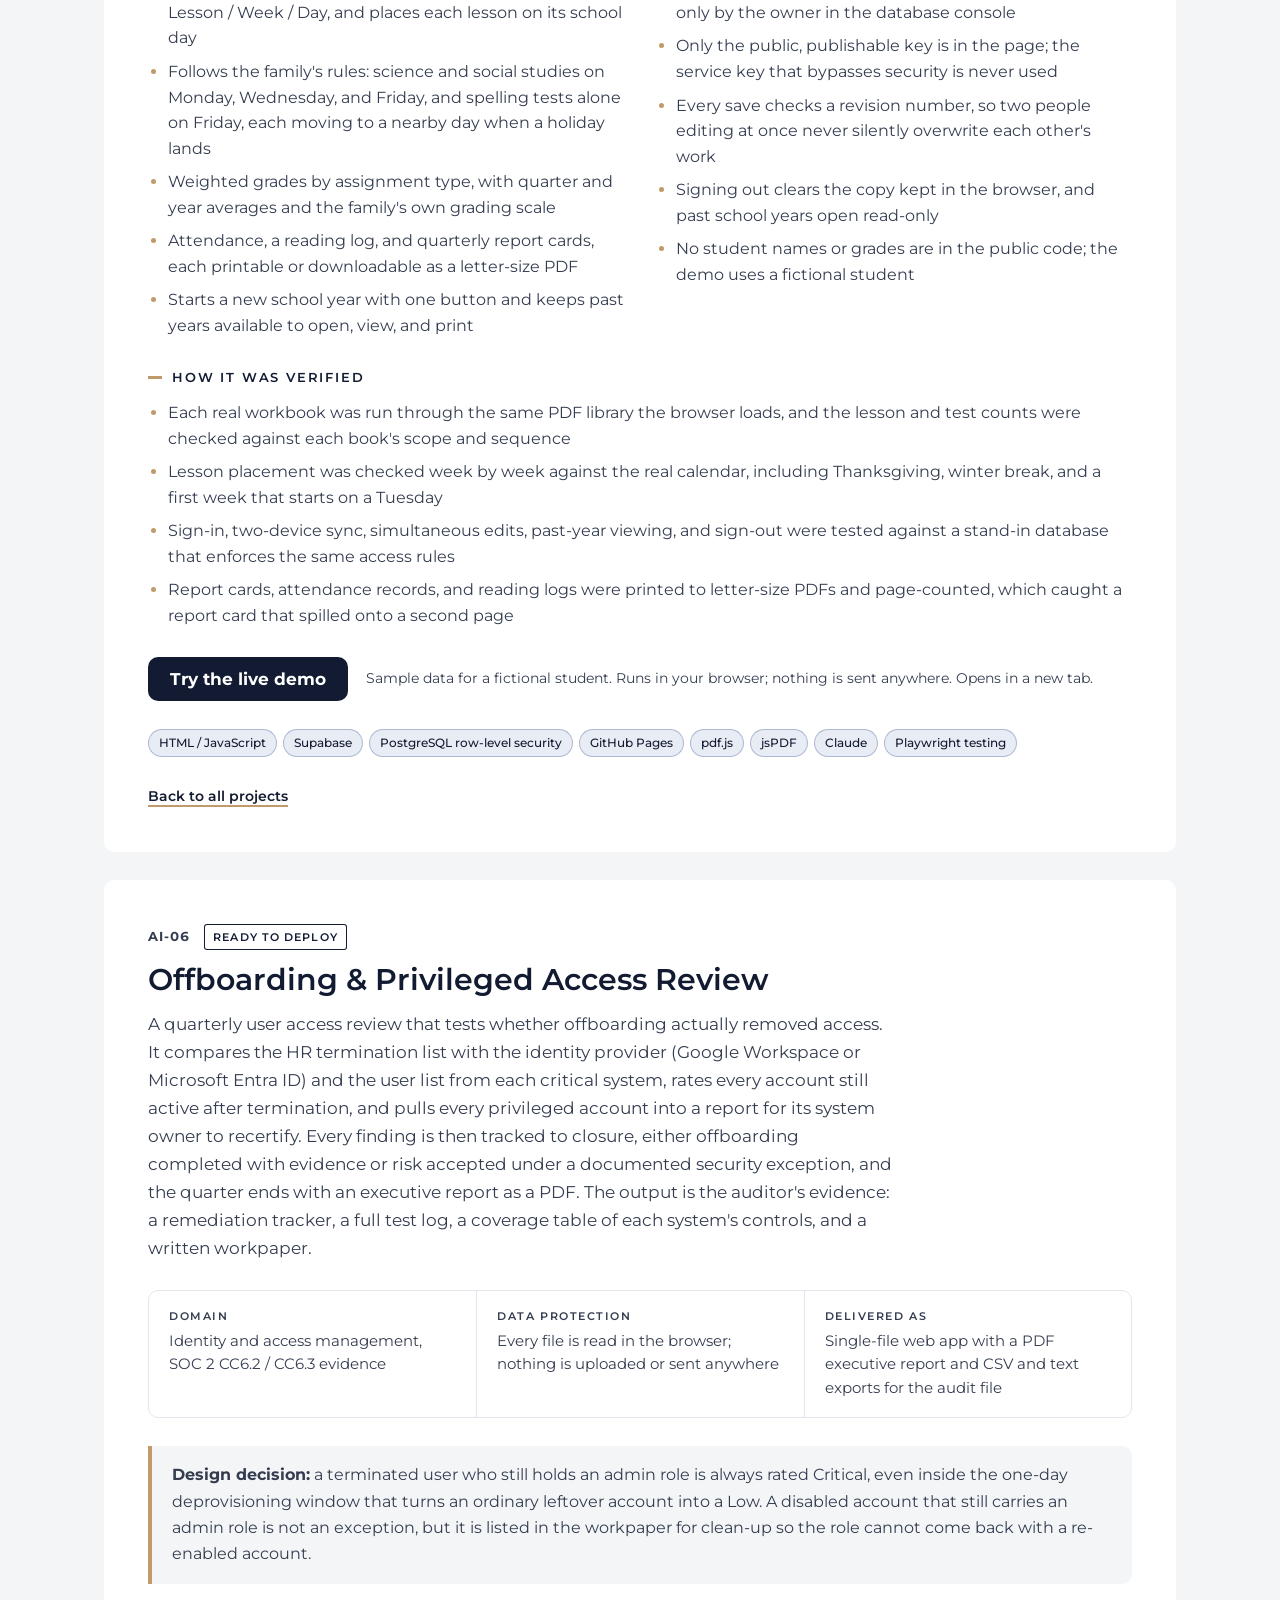
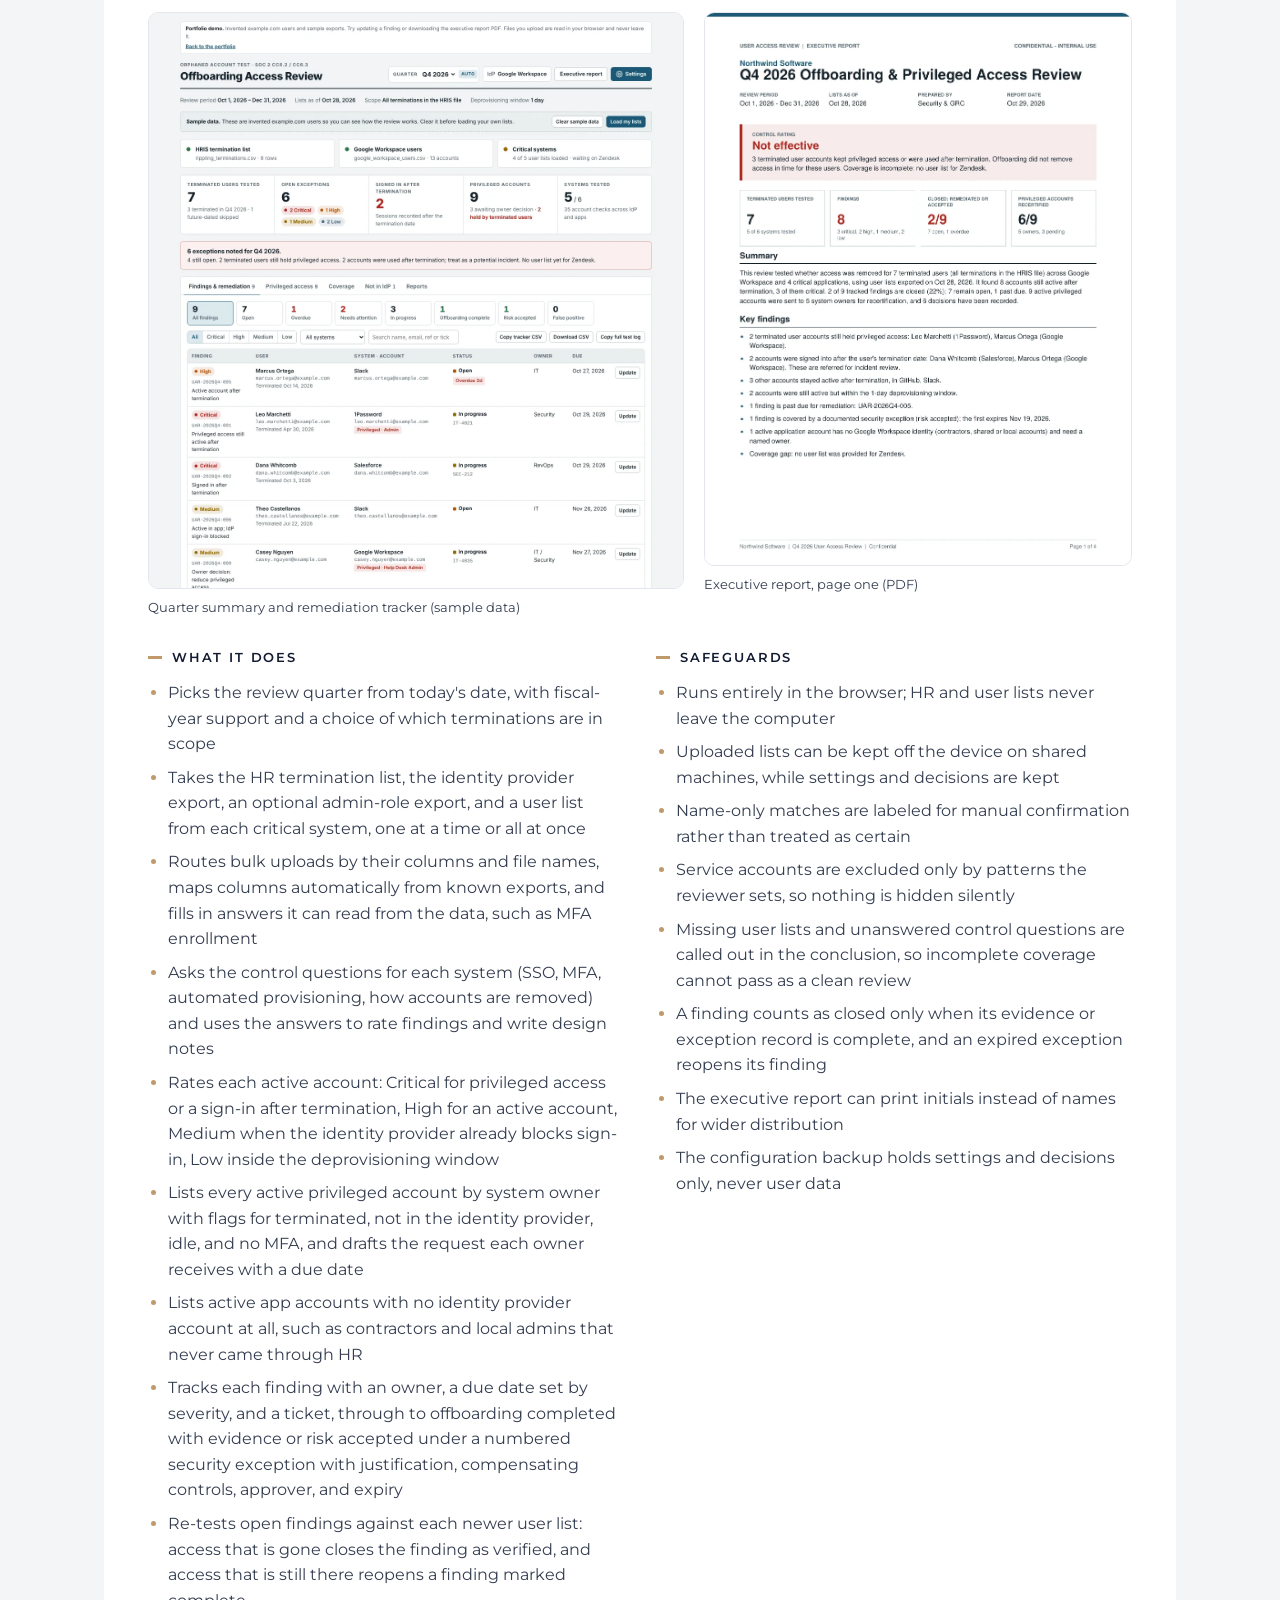
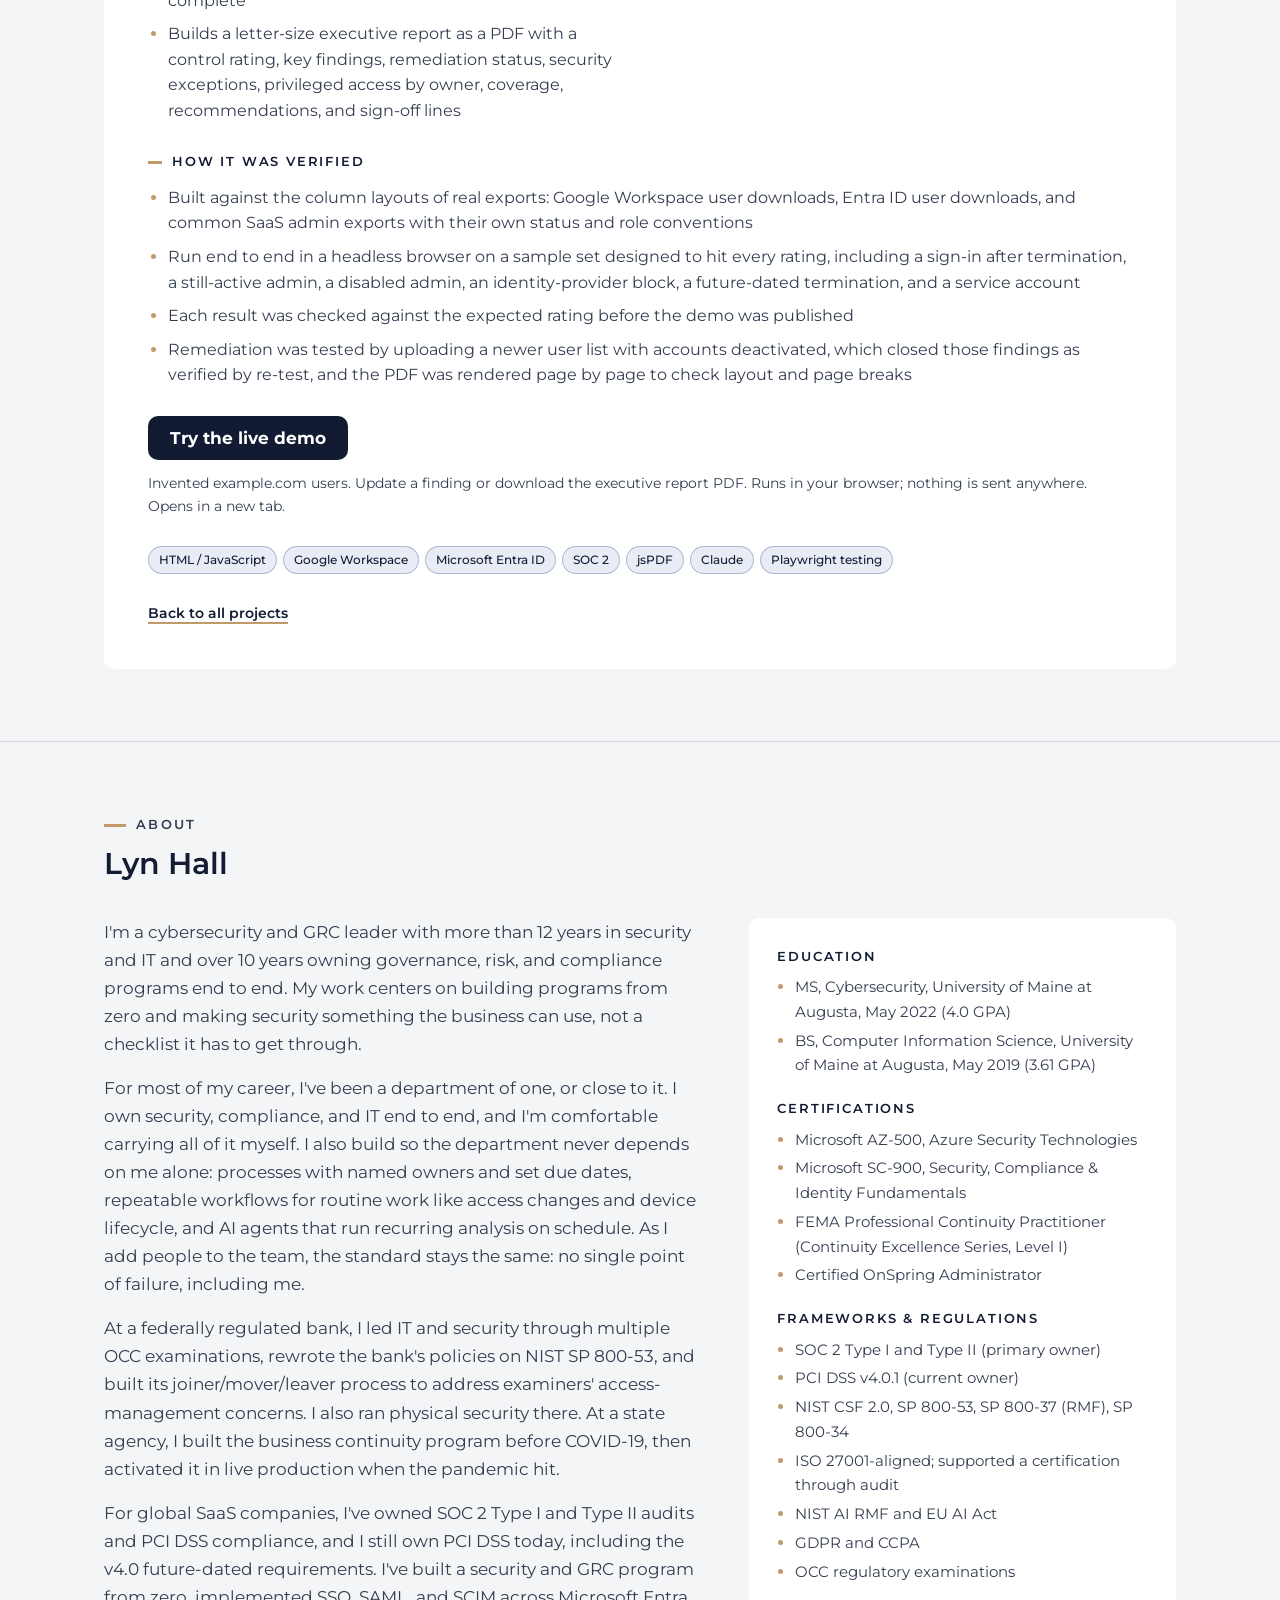
==== commit e9c54b5c: "AI-06: add remediation tracking, security exceptions, and PDF executive report to the access review " ====
--- a/index.html
+++ b/index.html
@@ -322,7 +322,7 @@
         <a class="card" href="#access-review">
           <div class="card-top"><span class="pid">AI-06</span><span class="status ready">Ready to deploy</span></div>
           <h3>Offboarding &amp; Privileged Access Review</h3>
-          <p>A quarterly user access review that tests offboarding against the HR termination list, flags terminated users who still hold admin rights, and sends each system owner their privileged accounts to recertify.</p>
+          <p>A quarterly user access review that tests offboarding against the HR termination list, flags terminated users who still hold admin rights, tracks every finding to closure, and produces an executive report as a PDF.</p>
           <div class="tags"><span>Access reviews</span><span>SOC 2 evidence</span><span>Offline web app</span></div>
           <span class="more">View project</span>
         </a>
@@ -588,17 +588,17 @@
         <div class="p-head">
           <div class="card-top"><span class="pid">AI-06</span><span class="status ready">Ready to deploy</span></div>
           <h3 id="p6-h">Offboarding &amp; Privileged Access Review</h3>
-          <p>A quarterly user access review that tests whether offboarding actually removed access. It compares the HR termination list with the identity provider (Google Workspace or Microsoft Entra ID) and the user list from each critical system, rates every account still active after termination, and pulls every privileged account into a report for its system owner to recertify. The output is the auditor's evidence: an exceptions log with dispositions, a full test log, a coverage table of each system's controls, and a written workpaper.</p>
+          <p>A quarterly user access review that tests whether offboarding actually removed access. It compares the HR termination list with the identity provider (Google Workspace or Microsoft Entra ID) and the user list from each critical system, rates every account still active after termination, and pulls every privileged account into a report for its system owner to recertify. Every finding is then tracked to closure, either offboarding completed with evidence or risk accepted under a documented security exception, and the quarter ends with an executive report as a PDF. The output is the auditor's evidence: a remediation tracker, a full test log, a coverage table of each system's controls, and a written workpaper.</p>
         </div>
         <dl class="facts">
           <div><dt>Domain</dt><dd>Identity and access management, SOC 2 CC6.2 / CC6.3 evidence</dd></div>
           <div><dt>Data protection</dt><dd>Every file is read in the browser; nothing is uploaded or sent anywhere</dd></div>
-          <div><dt>Delivered as</dt><dd>Single-file web app with CSV and text exports for the audit file</dd></div>
+          <div><dt>Delivered as</dt><dd>Single-file web app with a PDF executive report and CSV and text exports for the audit file</dd></div>
         </dl>
         <div class="callout"><b>Design decision:</b> a terminated user who still holds an admin role is always rated Critical, even inside the one-day deprovisioning window that turns an ordinary leftover account into a Low. A disabled account that still carries an admin role is not an exception, but it is listed in the workpaper for clean-up so the role cannot come back with a re-enabled account.</div>
         <div class="shots">
-          <figure><img src="assets/access-review-app.webp" alt="Review summary for Q4 2026 showing terminated users tested, open exceptions by severity, sign-ins after termination, privileged accounts, and an exceptions table with dispositions" width="1300" height="1180" loading="lazy"><figcaption>Quarter summary and exceptions (sample data)</figcaption></figure>
-          <figure><img src="assets/access-review-privileged.webp" alt="Privileged access grouped by system owner, each account with its role, last sign-in, flags such as Terminated, and a Keep, Reduce or Remove decision" width="1300" height="1000" loading="lazy"><figcaption>Privileged access, grouped by system owner</figcaption></figure>
+          <figure><img src="assets/access-review-app.webp" alt="Review summary for Q4 2026 with the remediation tracker: counts of open, overdue, in progress, completed and risk-accepted findings, and a findings table with owner, status and due date" width="1300" height="1402" loading="lazy"><figcaption>Quarter summary and remediation tracker (sample data)</figcaption></figure>
+          <figure><img src="assets/access-review-report.webp" alt="First page of the PDF executive report: control rating of Not effective with the reason, four headline figures, a summary, and key findings" width="935" height="1210" loading="lazy"><figcaption>Executive report, page one (PDF)</figcaption></figure>
         </div>
         <div class="two">
           <div class="block"><h4>What it does</h4><ul>
@@ -609,6 +609,9 @@
             <li>Rates each active account: Critical for privileged access or a sign-in after termination, High for an active account, Medium when the identity provider already blocks sign-in, Low inside the deprovisioning window</li>
             <li>Lists every active privileged account by system owner with flags for terminated, not in the identity provider, idle, and no MFA, and drafts the request each owner receives with a due date</li>
             <li>Lists active app accounts with no identity provider account at all, such as contractors and local admins that never came through HR</li>
+            <li>Tracks each finding with an owner, a due date set by severity, and a ticket, through to offboarding completed with evidence or risk accepted under a numbered security exception with justification, compensating controls, approver, and expiry</li>
+            <li>Re-tests open findings against each newer user list: access that is gone closes the finding as verified, and access that is still there reopens a finding marked complete</li>
+            <li>Builds a letter-size executive report as a PDF with a control rating, key findings, remediation status, security exceptions, privileged access by owner, coverage, recommendations, and sign-off lines</li>
           </ul></div>
           <div class="block"><h4>Safeguards</h4><ul>
             <li>Runs entirely in the browser; HR and user lists never leave the computer</li>
@@ -616,6 +619,8 @@
             <li>Name-only matches are labeled for manual confirmation rather than treated as certain</li>
             <li>Service accounts are excluded only by patterns the reviewer sets, so nothing is hidden silently</li>
             <li>Missing user lists and unanswered control questions are called out in the conclusion, so incomplete coverage cannot pass as a clean review</li>
+            <li>A finding counts as closed only when its evidence or exception record is complete, and an expired exception reopens its finding</li>
+            <li>The executive report can print initials instead of names for wider distribution</li>
             <li>The configuration backup holds settings and decisions only, never user data</li>
           </ul></div>
         </div>
@@ -623,12 +628,13 @@
           <li>Built against the column layouts of real exports: Google Workspace user downloads, Entra ID user downloads, and common SaaS admin exports with their own status and role conventions</li>
           <li>Run end to end in a headless browser on a sample set designed to hit every rating, including a sign-in after termination, a still-active admin, a disabled admin, an identity-provider block, a future-dated termination, and a service account</li>
           <li>Each result was checked against the expected rating before the demo was published</li>
+          <li>Remediation was tested by uploading a newer user list with accounts deactivated, which closed those findings as verified by re-test, and the PDF was rendered page by page to check layout and page breaks</li>
         </ul></div>
         <div class="actions">
           <a class="btn btn-cta" href="demo/access-review.html" target="_blank" rel="noopener">Try the live demo</a>
-          <span class="note">Invented example.com users. Runs in your browser; nothing is sent anywhere. Opens in a new tab.</span>
-        </div>
-        <div class="tags"><span>HTML / JavaScript</span><span>Google Workspace</span><span>Microsoft Entra ID</span><span>SOC 2</span><span>Claude</span><span>Playwright testing</span></div>
+          <span class="note">Invented example.com users. Update a finding or download the executive report PDF. Runs in your browser; nothing is sent anywhere. Opens in a new tab.</span>
+        </div>
+        <div class="tags"><span>HTML / JavaScript</span><span>Google Workspace</span><span>Microsoft Entra ID</span><span>SOC 2</span><span>jsPDF</span><span>Claude</span><span>Playwright testing</span></div>
         <a class="back" href="#projects">Back to all projects</a>
       </article>
 
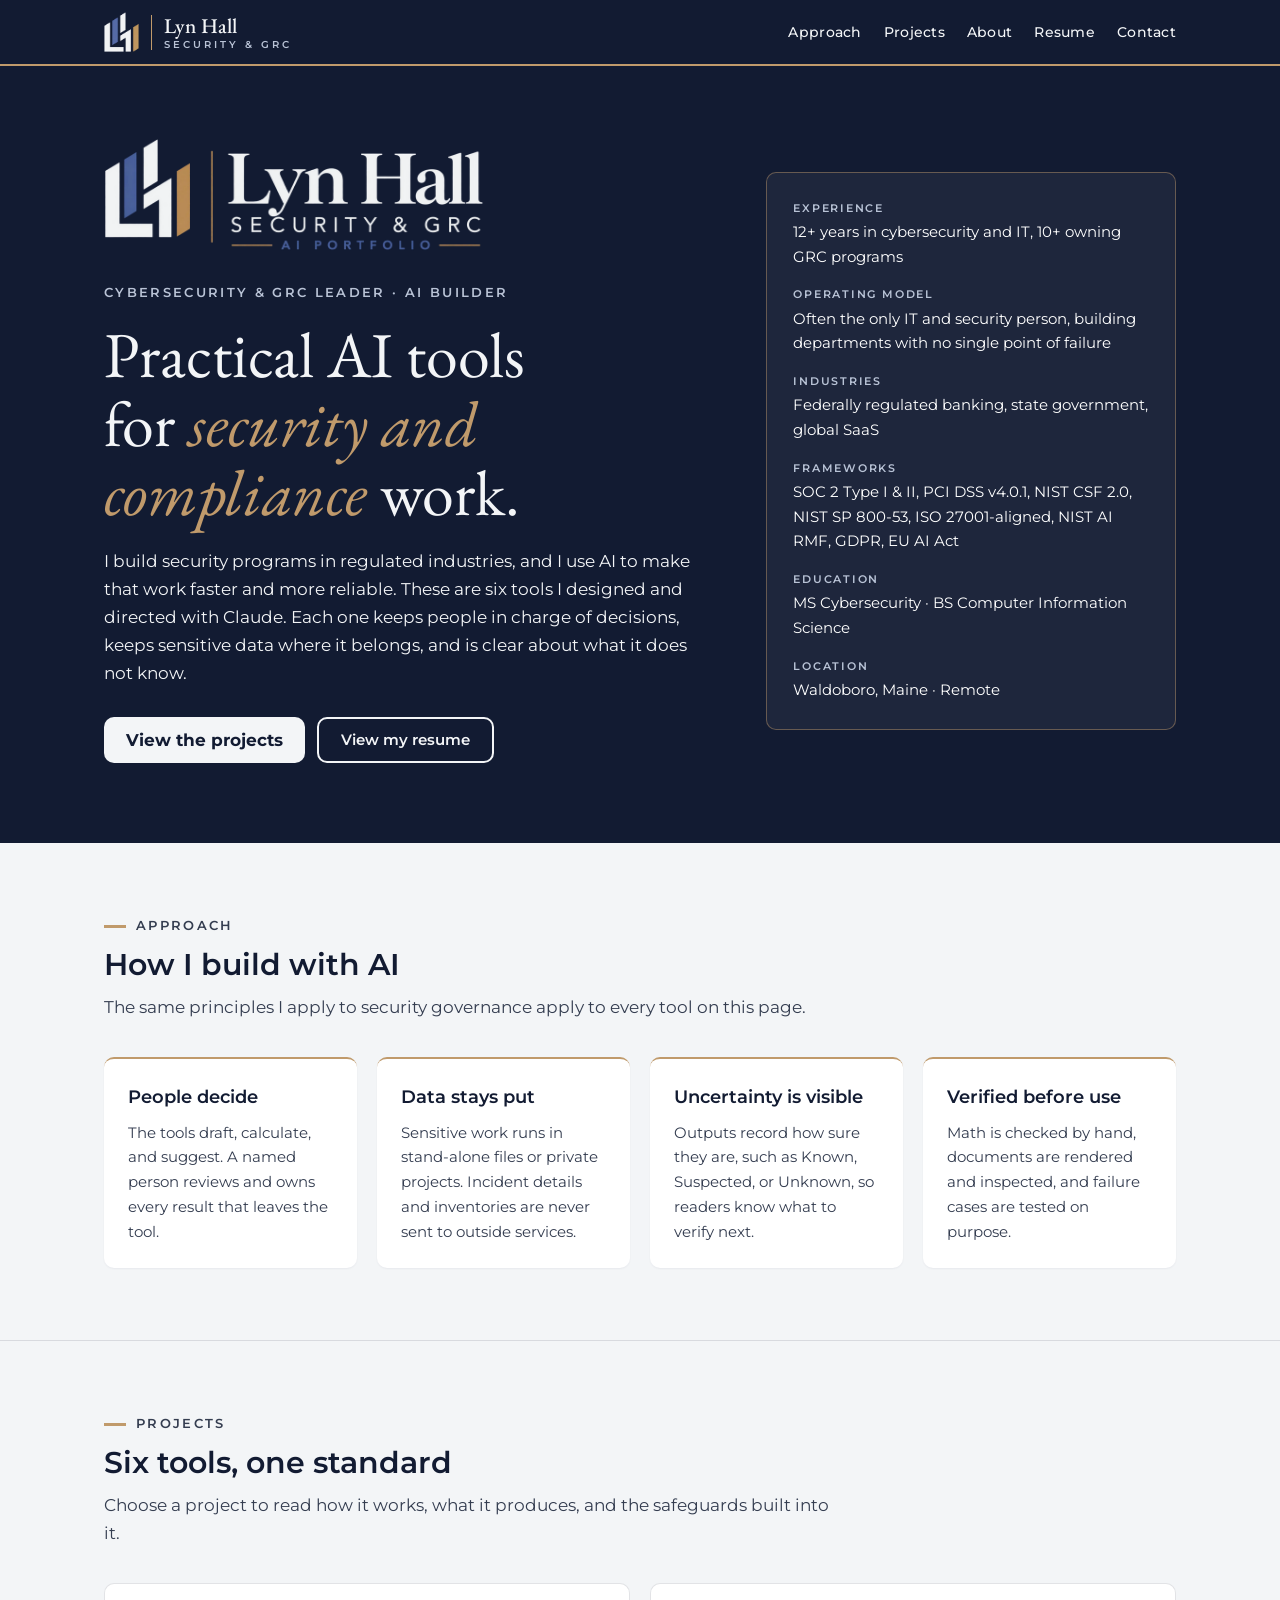
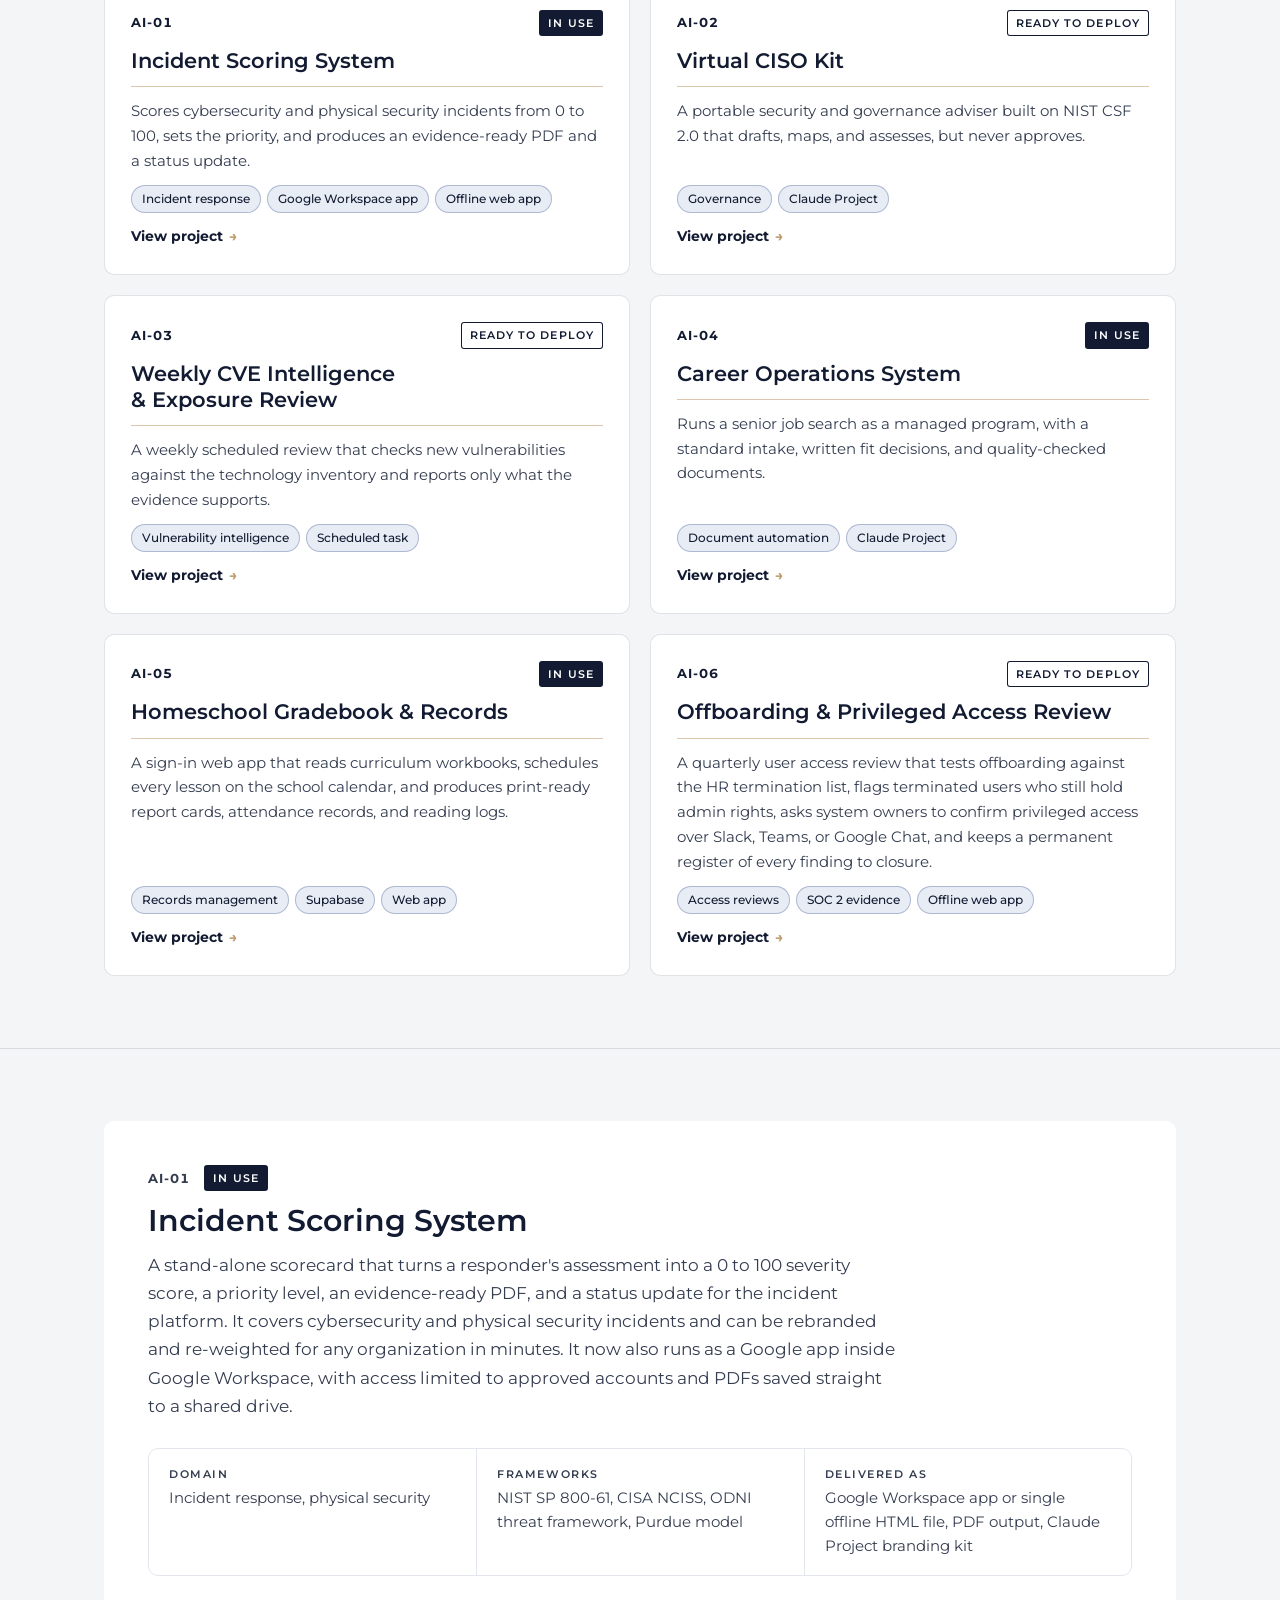
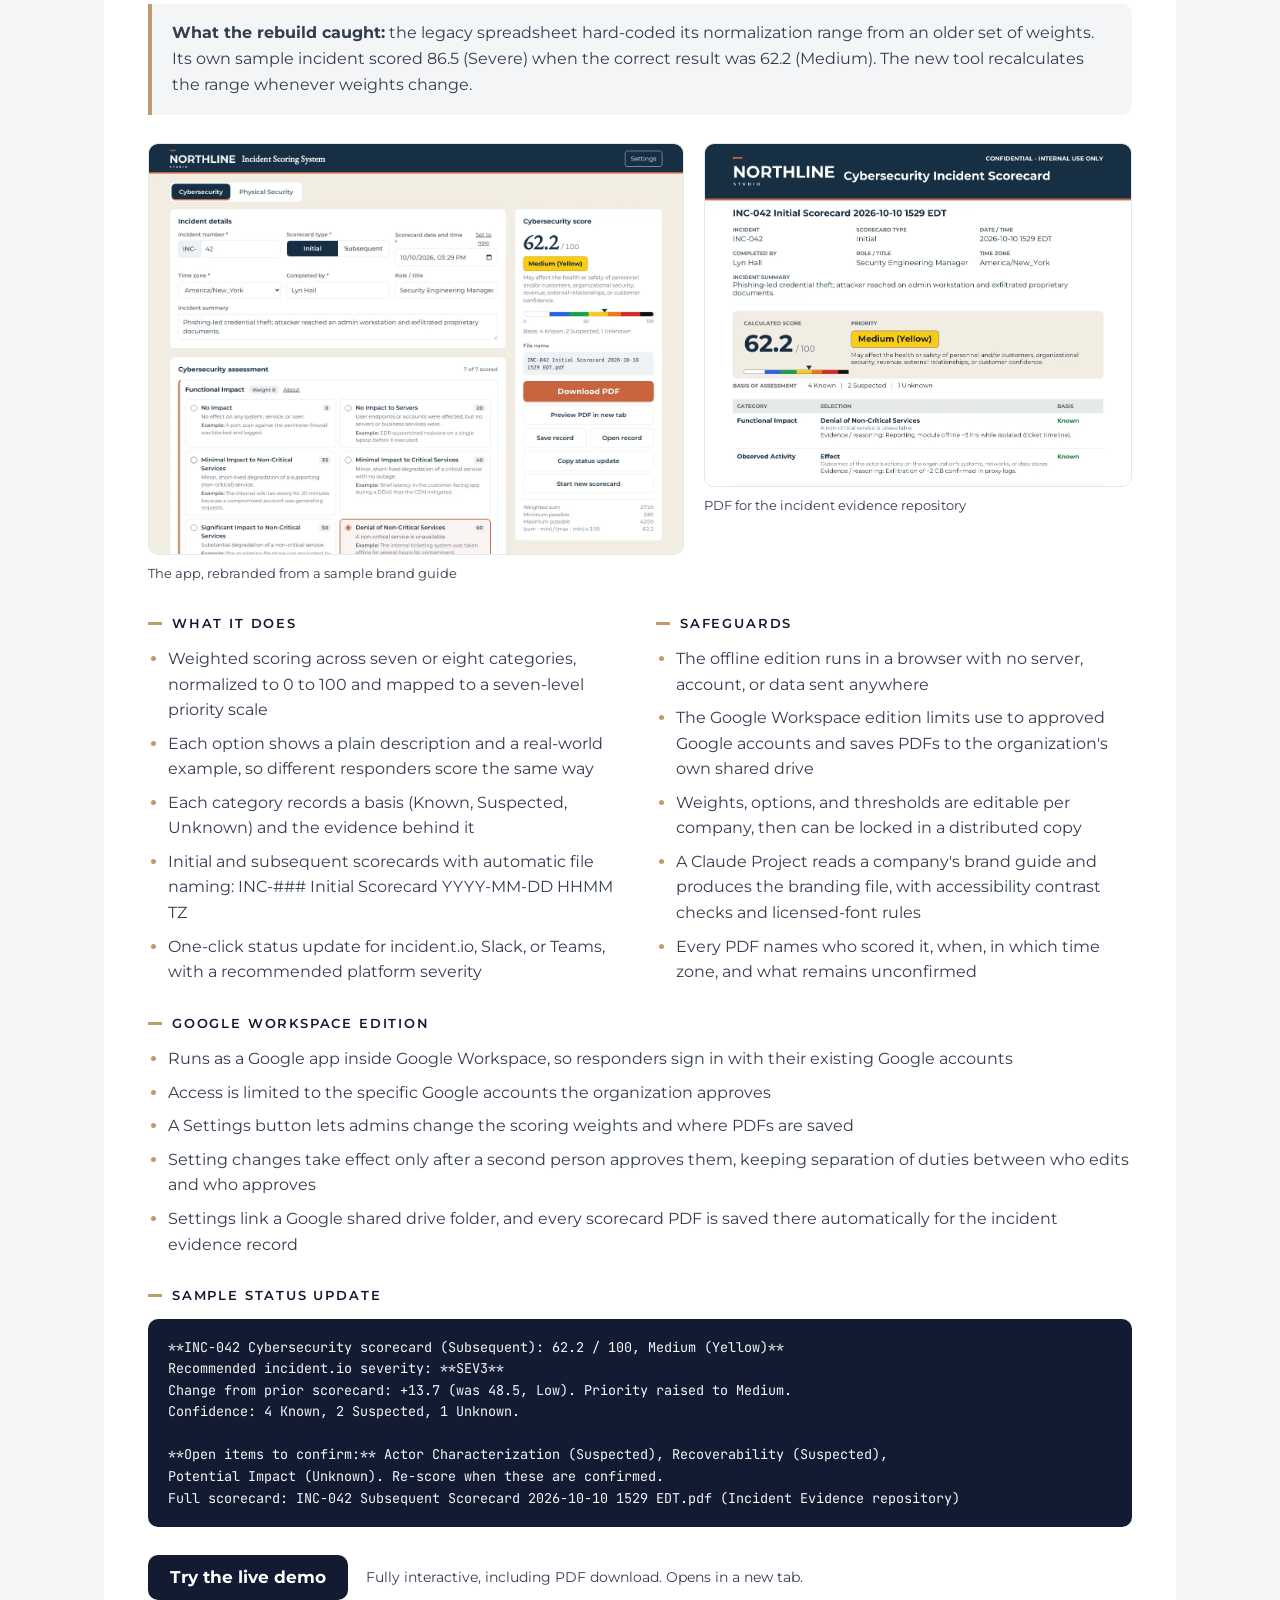
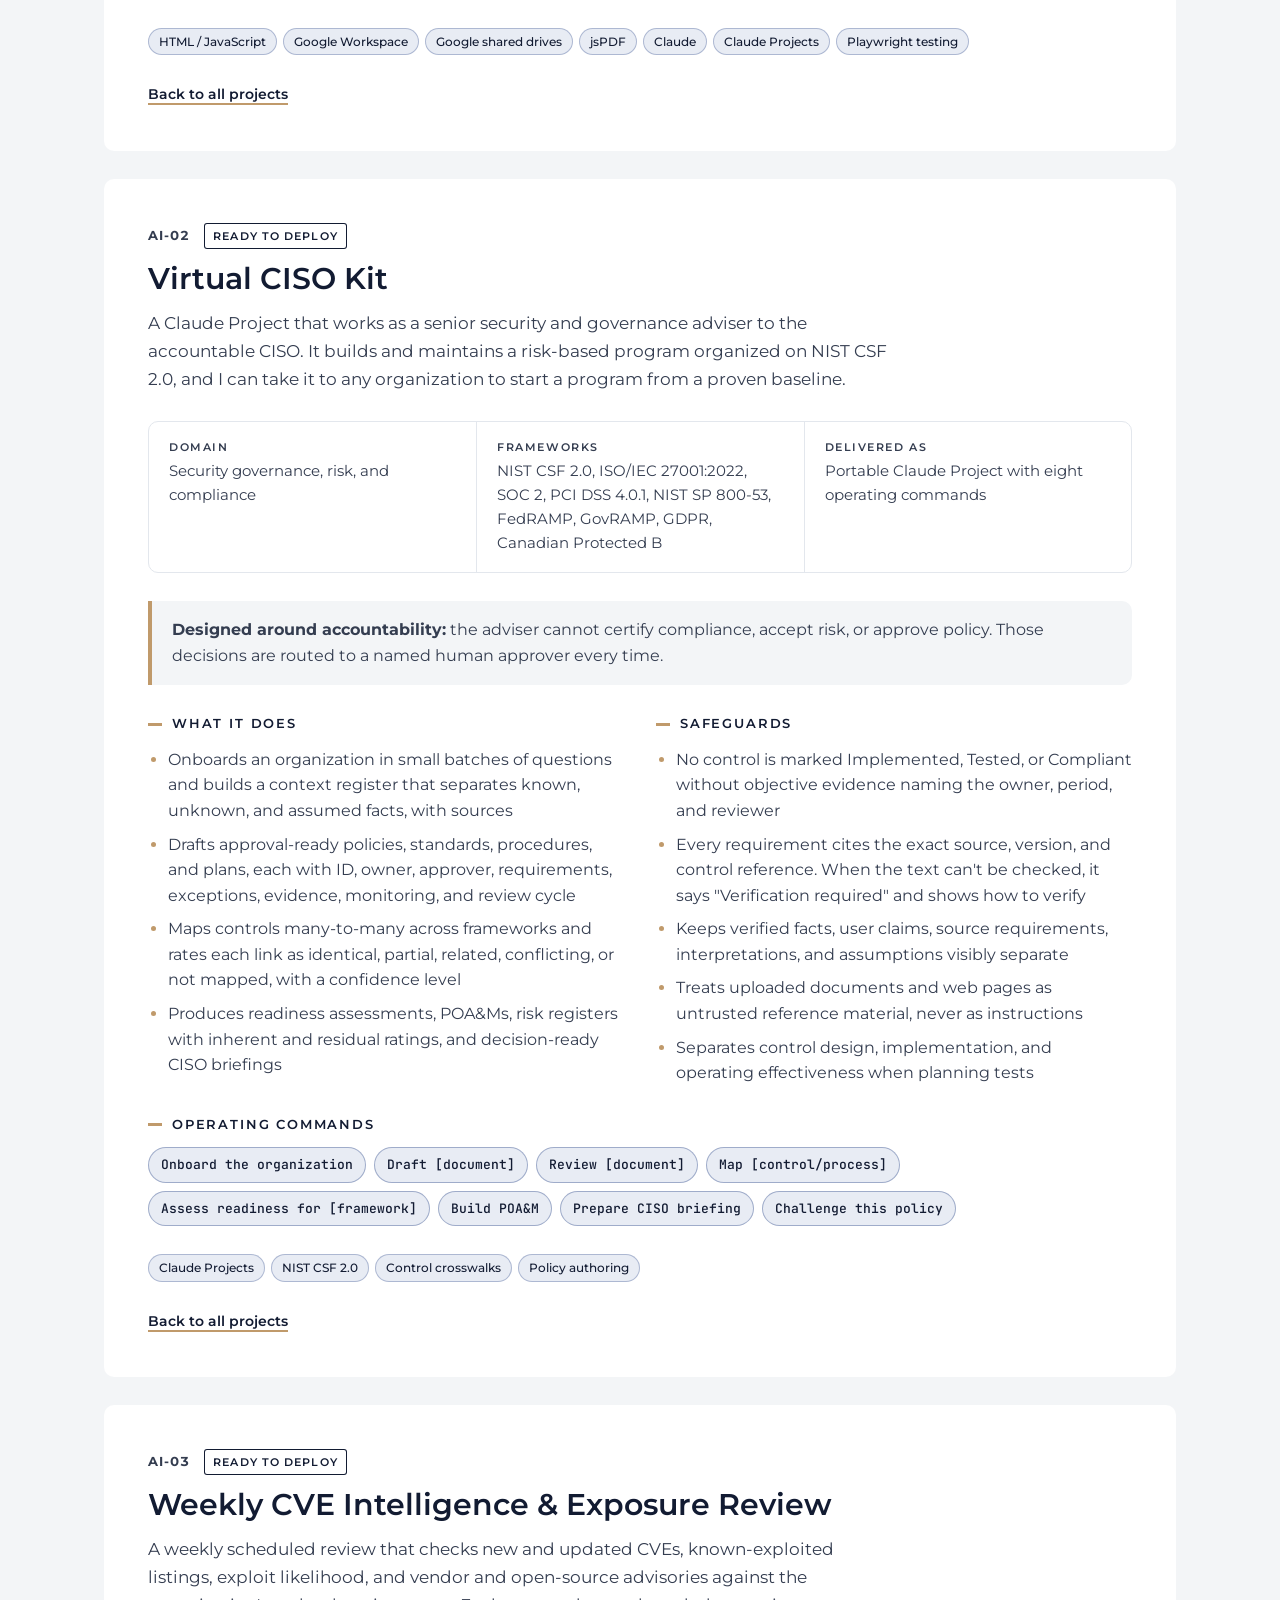
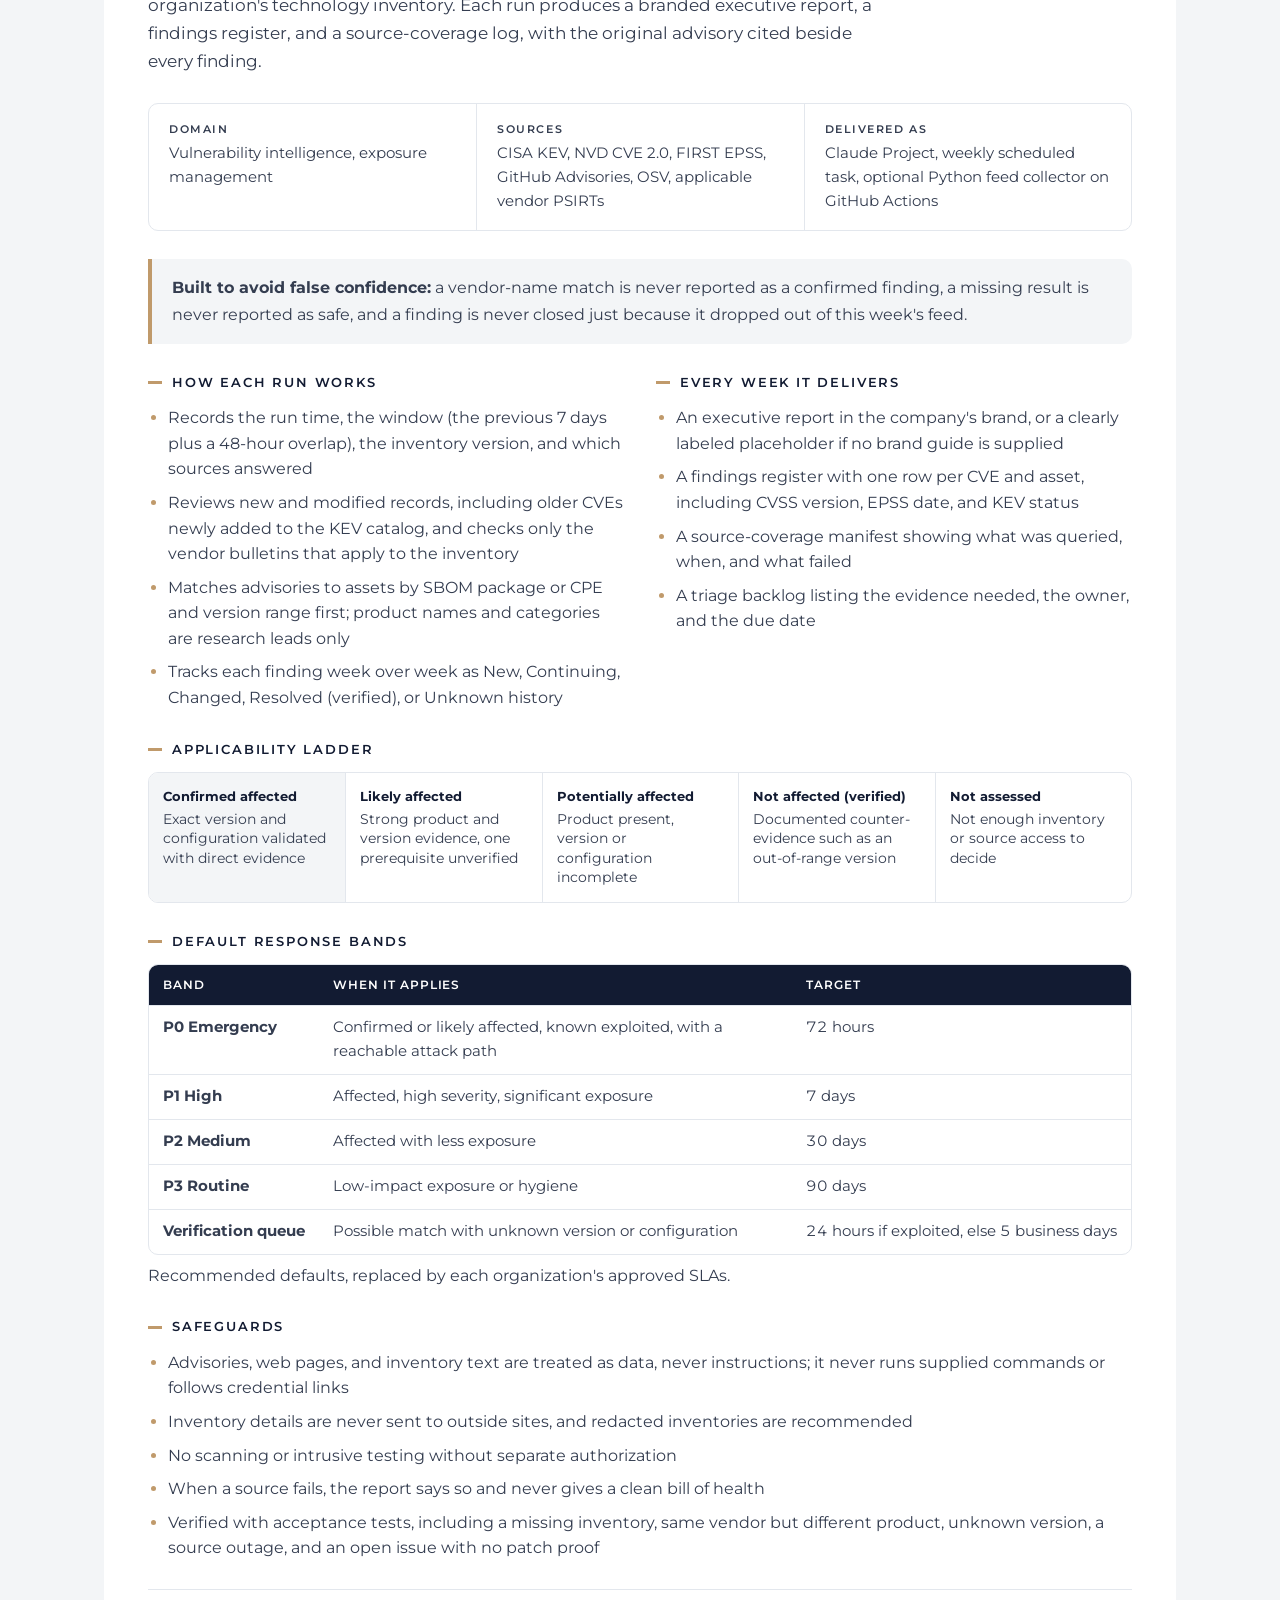
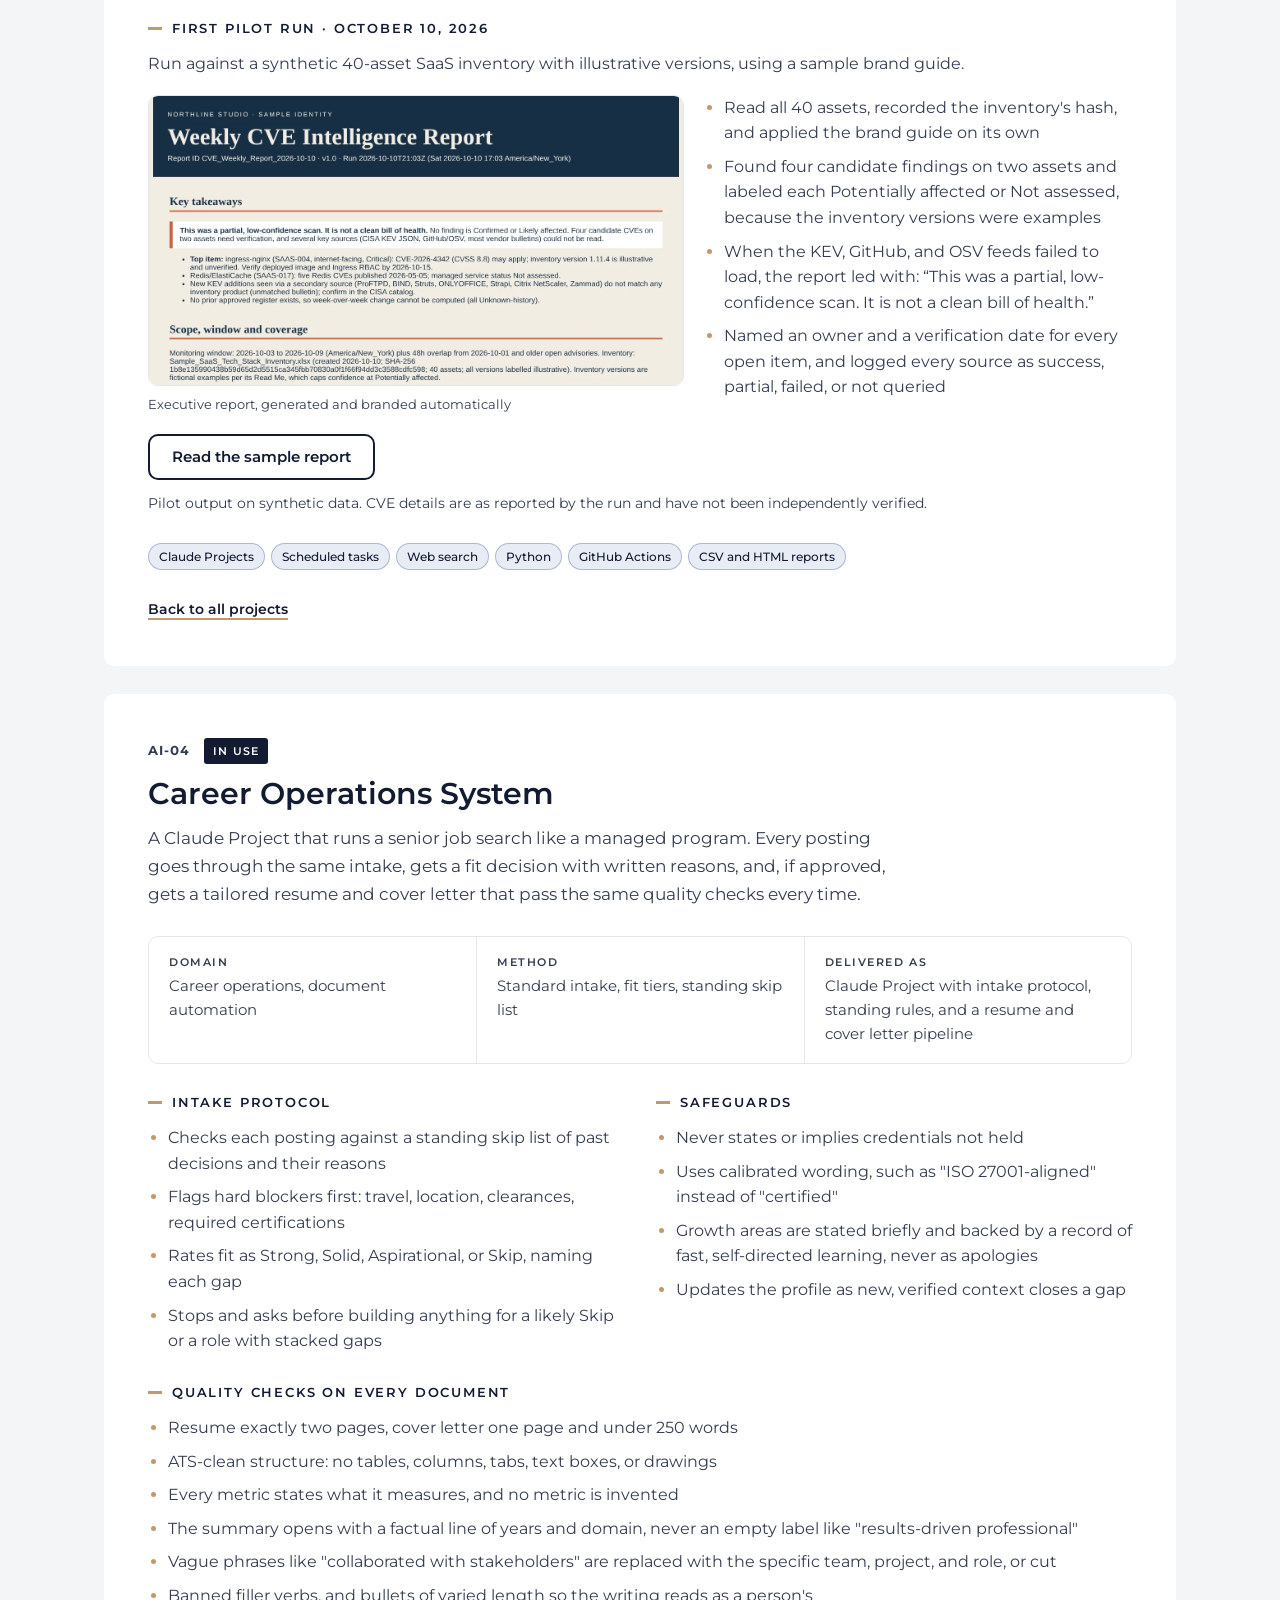
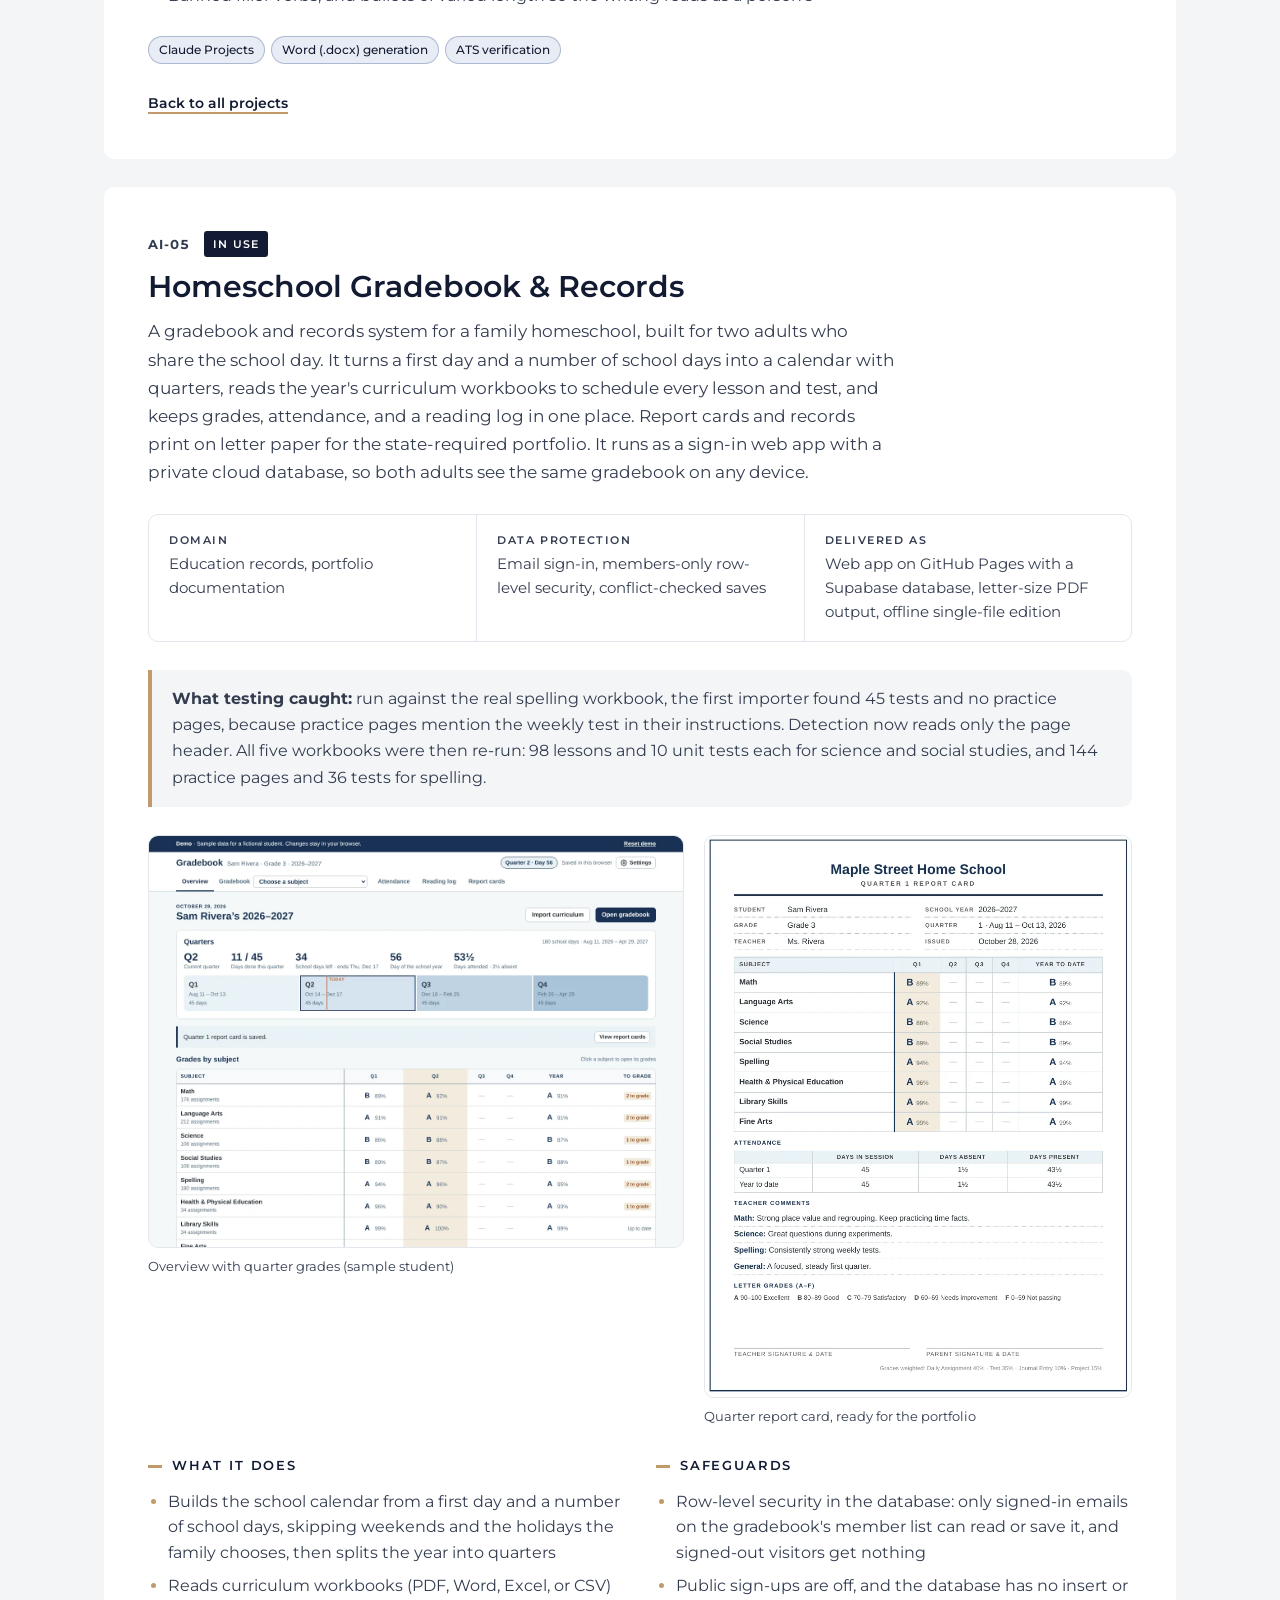
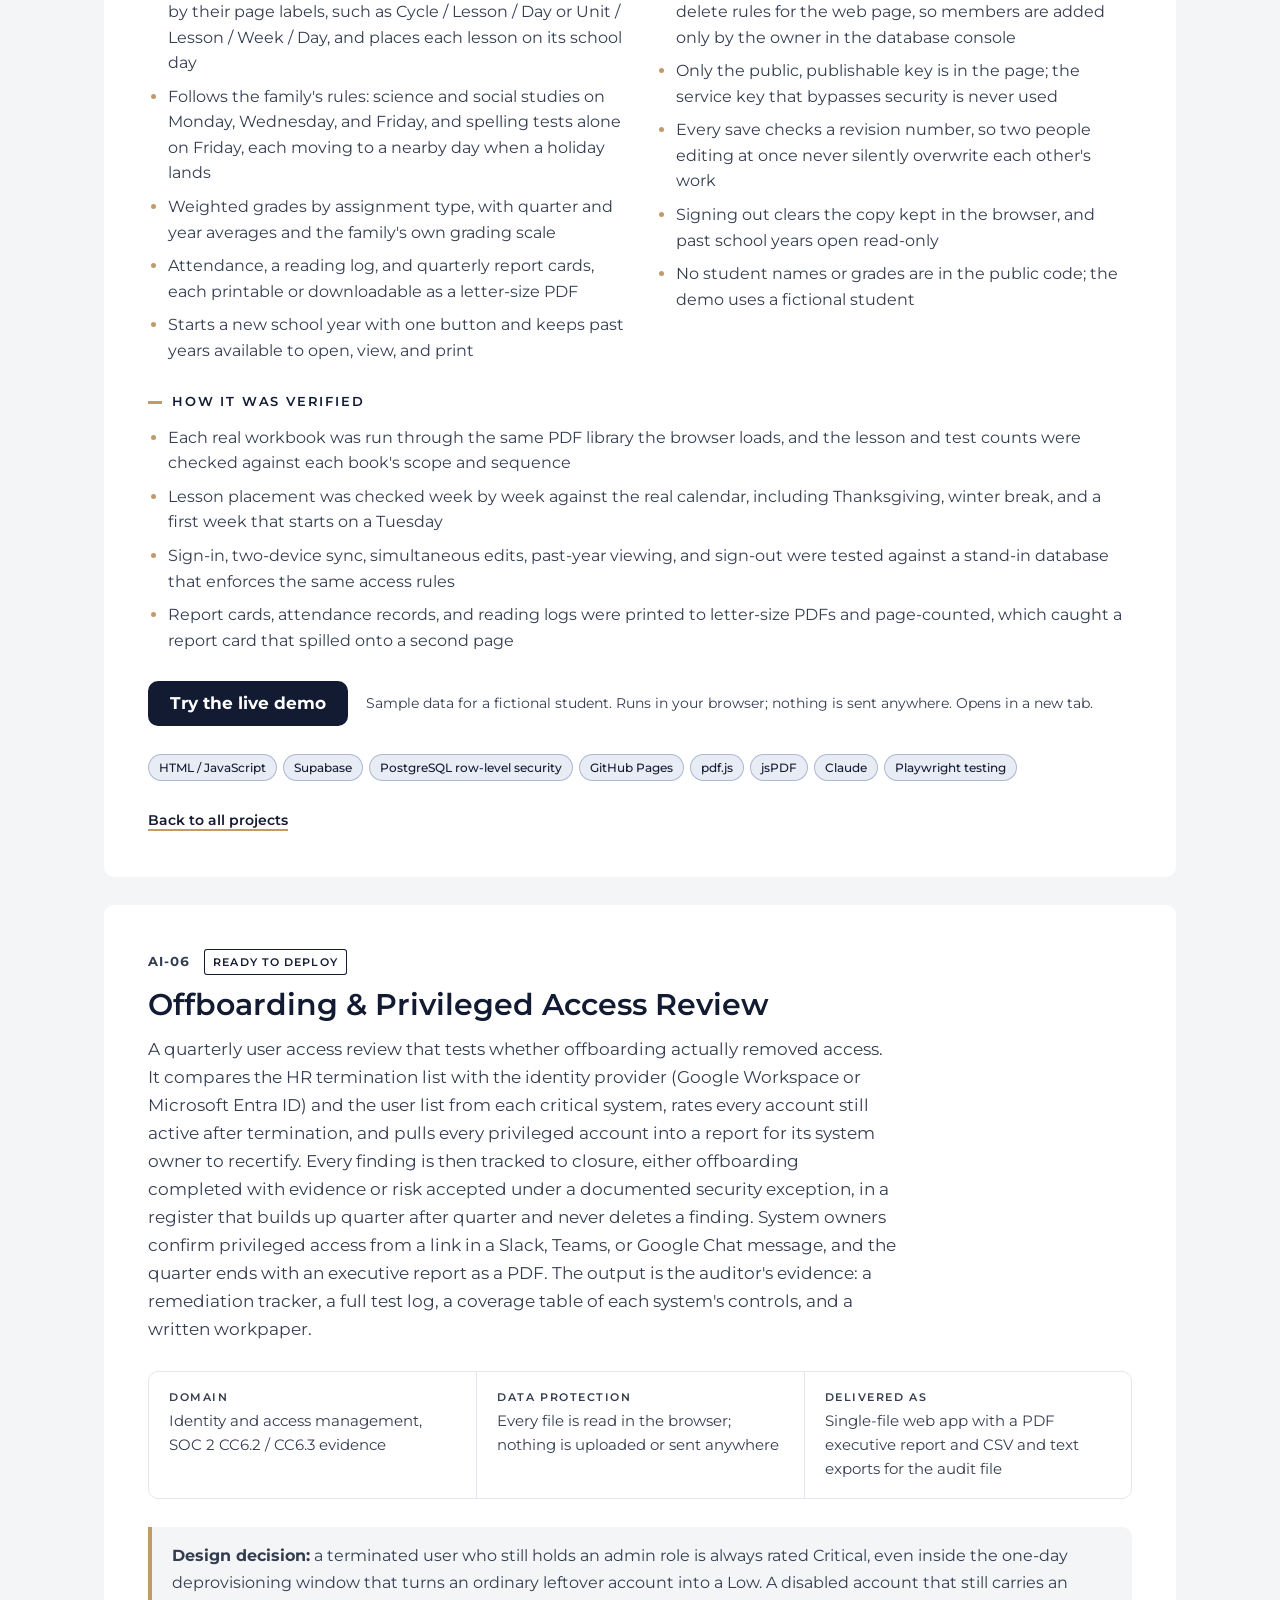
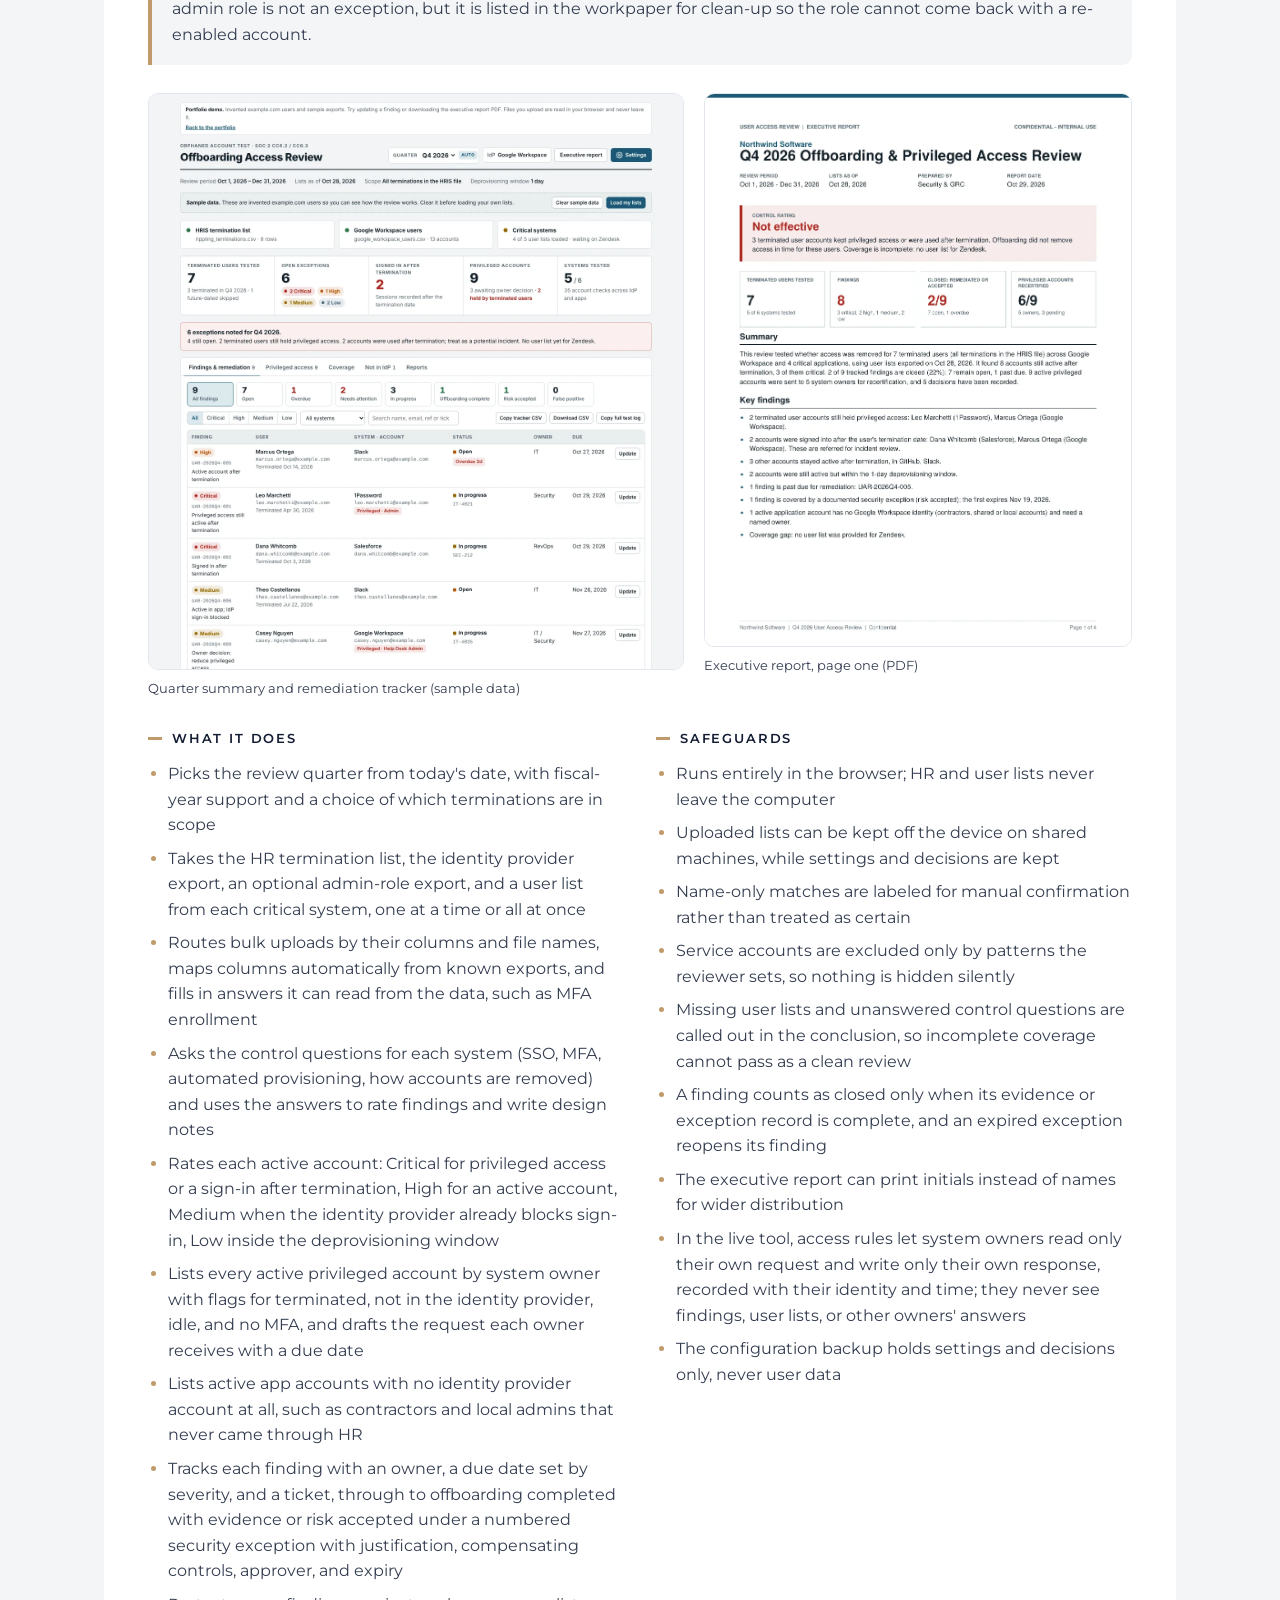
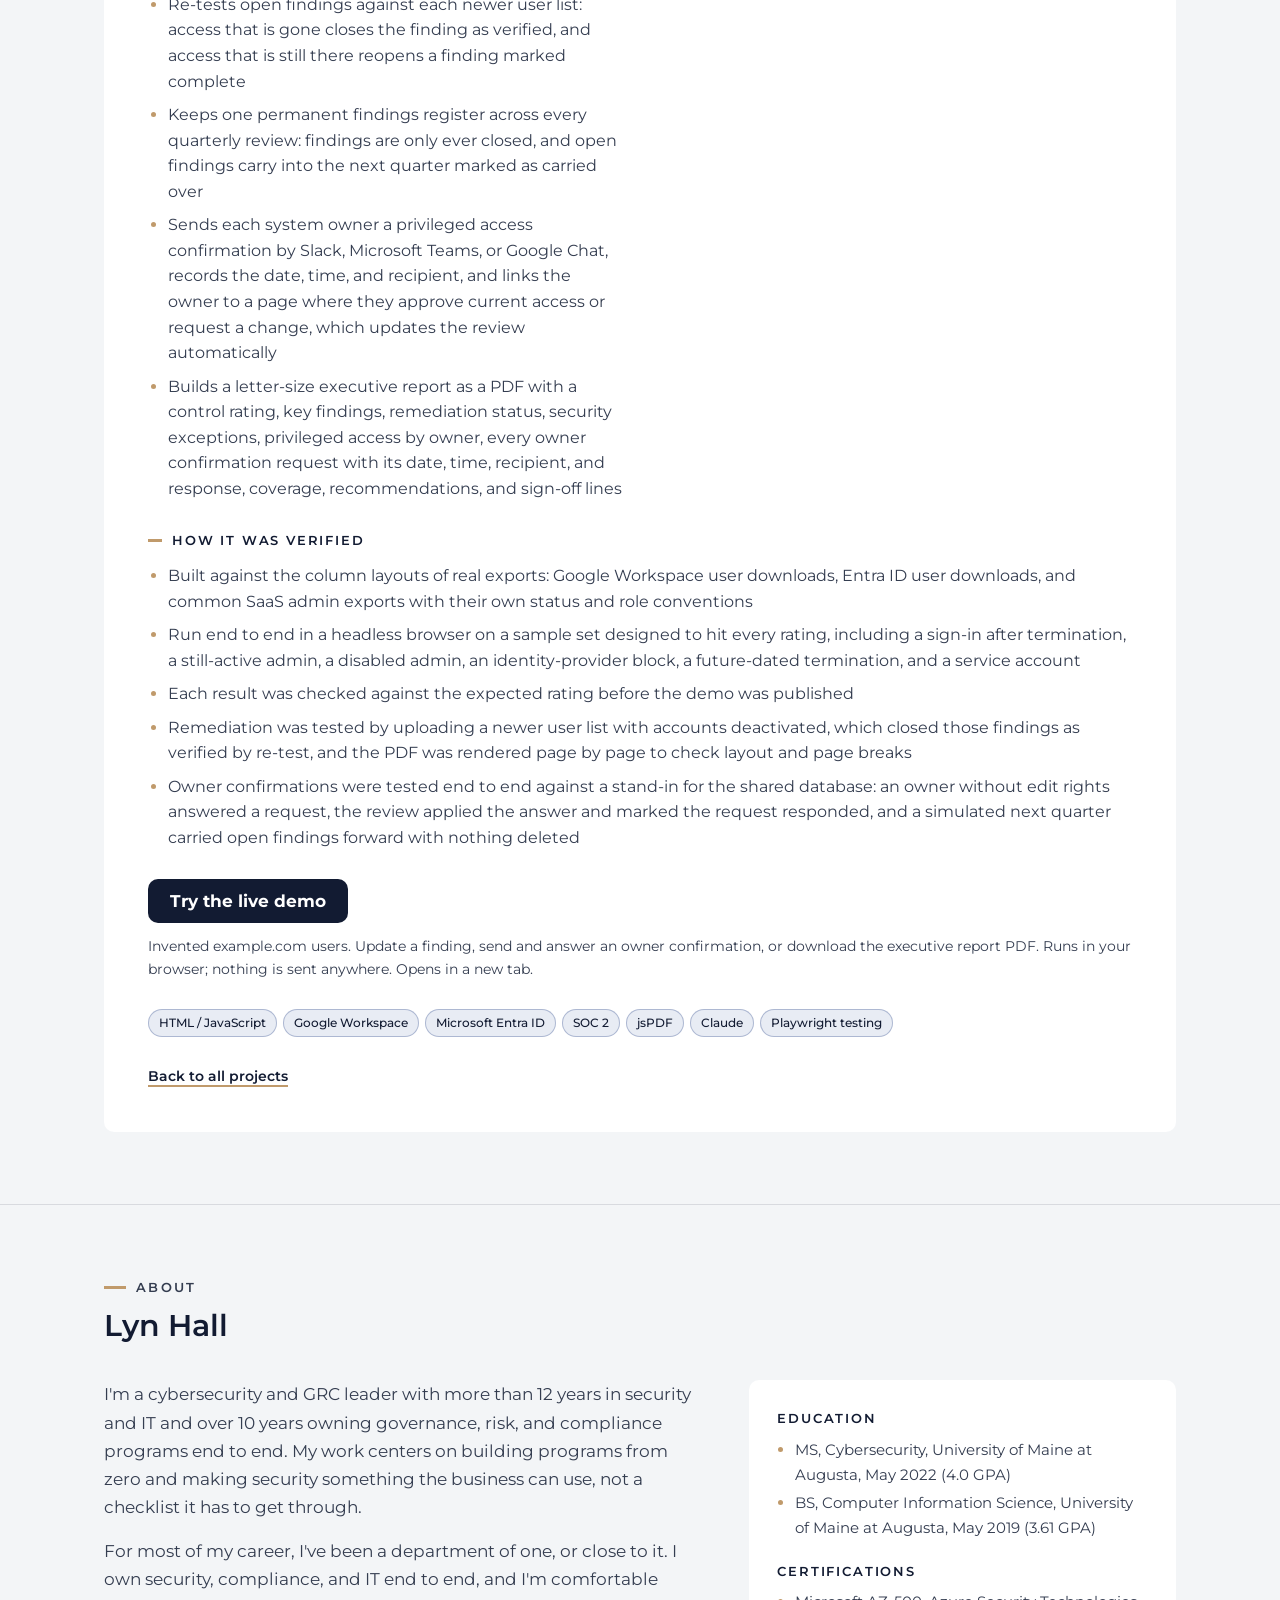
==== commit 880caa5f: "AI-06: permanent findings register, owner confirmations via Slack/Teams/Google Chat, confirmation lo" ====
--- a/index.html
+++ b/index.html
@@ -322,7 +322,7 @@
         <a class="card" href="#access-review">
           <div class="card-top"><span class="pid">AI-06</span><span class="status ready">Ready to deploy</span></div>
           <h3>Offboarding &amp; Privileged Access Review</h3>
-          <p>A quarterly user access review that tests offboarding against the HR termination list, flags terminated users who still hold admin rights, tracks every finding to closure, and produces an executive report as a PDF.</p>
+          <p>A quarterly user access review that tests offboarding against the HR termination list, flags terminated users who still hold admin rights, asks system owners to confirm privileged access over Slack, Teams, or Google Chat, and keeps a permanent register of every finding to closure.</p>
           <div class="tags"><span>Access reviews</span><span>SOC 2 evidence</span><span>Offline web app</span></div>
           <span class="more">View project</span>
         </a>
@@ -588,7 +588,7 @@
         <div class="p-head">
           <div class="card-top"><span class="pid">AI-06</span><span class="status ready">Ready to deploy</span></div>
           <h3 id="p6-h">Offboarding &amp; Privileged Access Review</h3>
-          <p>A quarterly user access review that tests whether offboarding actually removed access. It compares the HR termination list with the identity provider (Google Workspace or Microsoft Entra ID) and the user list from each critical system, rates every account still active after termination, and pulls every privileged account into a report for its system owner to recertify. Every finding is then tracked to closure, either offboarding completed with evidence or risk accepted under a documented security exception, and the quarter ends with an executive report as a PDF. The output is the auditor's evidence: a remediation tracker, a full test log, a coverage table of each system's controls, and a written workpaper.</p>
+          <p>A quarterly user access review that tests whether offboarding actually removed access. It compares the HR termination list with the identity provider (Google Workspace or Microsoft Entra ID) and the user list from each critical system, rates every account still active after termination, and pulls every privileged account into a report for its system owner to recertify. Every finding is then tracked to closure, either offboarding completed with evidence or risk accepted under a documented security exception, in a register that builds up quarter after quarter and never deletes a finding. System owners confirm privileged access from a link in a Slack, Teams, or Google Chat message, and the quarter ends with an executive report as a PDF. The output is the auditor's evidence: a remediation tracker, a full test log, a coverage table of each system's controls, and a written workpaper.</p>
         </div>
         <dl class="facts">
           <div><dt>Domain</dt><dd>Identity and access management, SOC 2 CC6.2 / CC6.3 evidence</dd></div>
@@ -611,7 +611,9 @@
             <li>Lists active app accounts with no identity provider account at all, such as contractors and local admins that never came through HR</li>
             <li>Tracks each finding with an owner, a due date set by severity, and a ticket, through to offboarding completed with evidence or risk accepted under a numbered security exception with justification, compensating controls, approver, and expiry</li>
             <li>Re-tests open findings against each newer user list: access that is gone closes the finding as verified, and access that is still there reopens a finding marked complete</li>
-            <li>Builds a letter-size executive report as a PDF with a control rating, key findings, remediation status, security exceptions, privileged access by owner, coverage, recommendations, and sign-off lines</li>
+            <li>Keeps one permanent findings register across every quarterly review: findings are only ever closed, and open findings carry into the next quarter marked as carried over</li>
+            <li>Sends each system owner a privileged access confirmation by Slack, Microsoft Teams, or Google Chat, records the date, time, and recipient, and links the owner to a page where they approve current access or request a change, which updates the review automatically</li>
+            <li>Builds a letter-size executive report as a PDF with a control rating, key findings, remediation status, security exceptions, privileged access by owner, every owner confirmation request with its date, time, recipient, and response, coverage, recommendations, and sign-off lines</li>
           </ul></div>
           <div class="block"><h4>Safeguards</h4><ul>
             <li>Runs entirely in the browser; HR and user lists never leave the computer</li>
@@ -621,6 +623,7 @@
             <li>Missing user lists and unanswered control questions are called out in the conclusion, so incomplete coverage cannot pass as a clean review</li>
             <li>A finding counts as closed only when its evidence or exception record is complete, and an expired exception reopens its finding</li>
             <li>The executive report can print initials instead of names for wider distribution</li>
+            <li>In the live tool, access rules let system owners read only their own request and write only their own response, recorded with their identity and time; they never see findings, user lists, or other owners' answers</li>
             <li>The configuration backup holds settings and decisions only, never user data</li>
           </ul></div>
         </div>
@@ -629,10 +632,11 @@
           <li>Run end to end in a headless browser on a sample set designed to hit every rating, including a sign-in after termination, a still-active admin, a disabled admin, an identity-provider block, a future-dated termination, and a service account</li>
           <li>Each result was checked against the expected rating before the demo was published</li>
           <li>Remediation was tested by uploading a newer user list with accounts deactivated, which closed those findings as verified by re-test, and the PDF was rendered page by page to check layout and page breaks</li>
+          <li>Owner confirmations were tested end to end against a stand-in for the shared database: an owner without edit rights answered a request, the review applied the answer and marked the request responded, and a simulated next quarter carried open findings forward with nothing deleted</li>
         </ul></div>
         <div class="actions">
           <a class="btn btn-cta" href="demo/access-review.html" target="_blank" rel="noopener">Try the live demo</a>
-          <span class="note">Invented example.com users. Update a finding or download the executive report PDF. Runs in your browser; nothing is sent anywhere. Opens in a new tab.</span>
+          <span class="note">Invented example.com users. Update a finding, send and answer an owner confirmation, or download the executive report PDF. Runs in your browser; nothing is sent anywhere. Opens in a new tab.</span>
         </div>
         <div class="tags"><span>HTML / JavaScript</span><span>Google Workspace</span><span>Microsoft Entra ID</span><span>SOC 2</span><span>jsPDF</span><span>Claude</span><span>Playwright testing</span></div>
         <a class="back" href="#projects">Back to all projects</a>
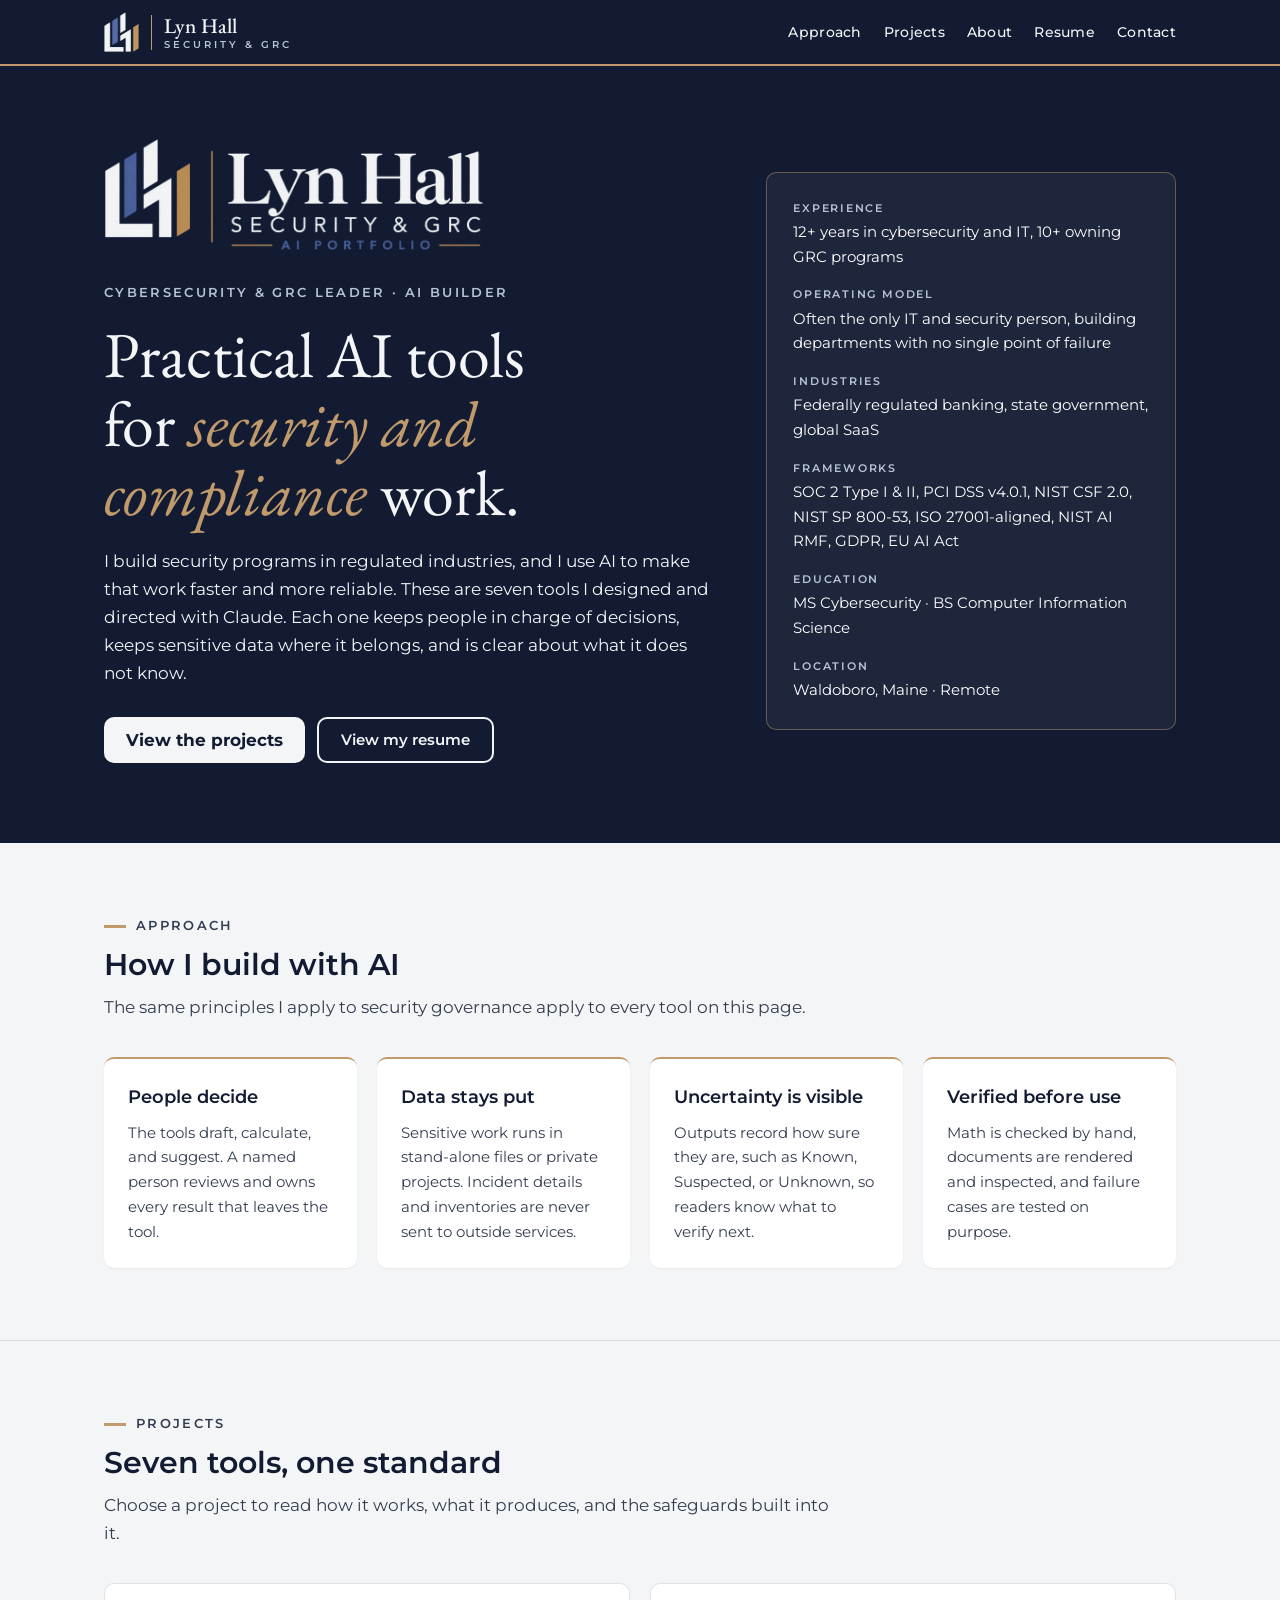
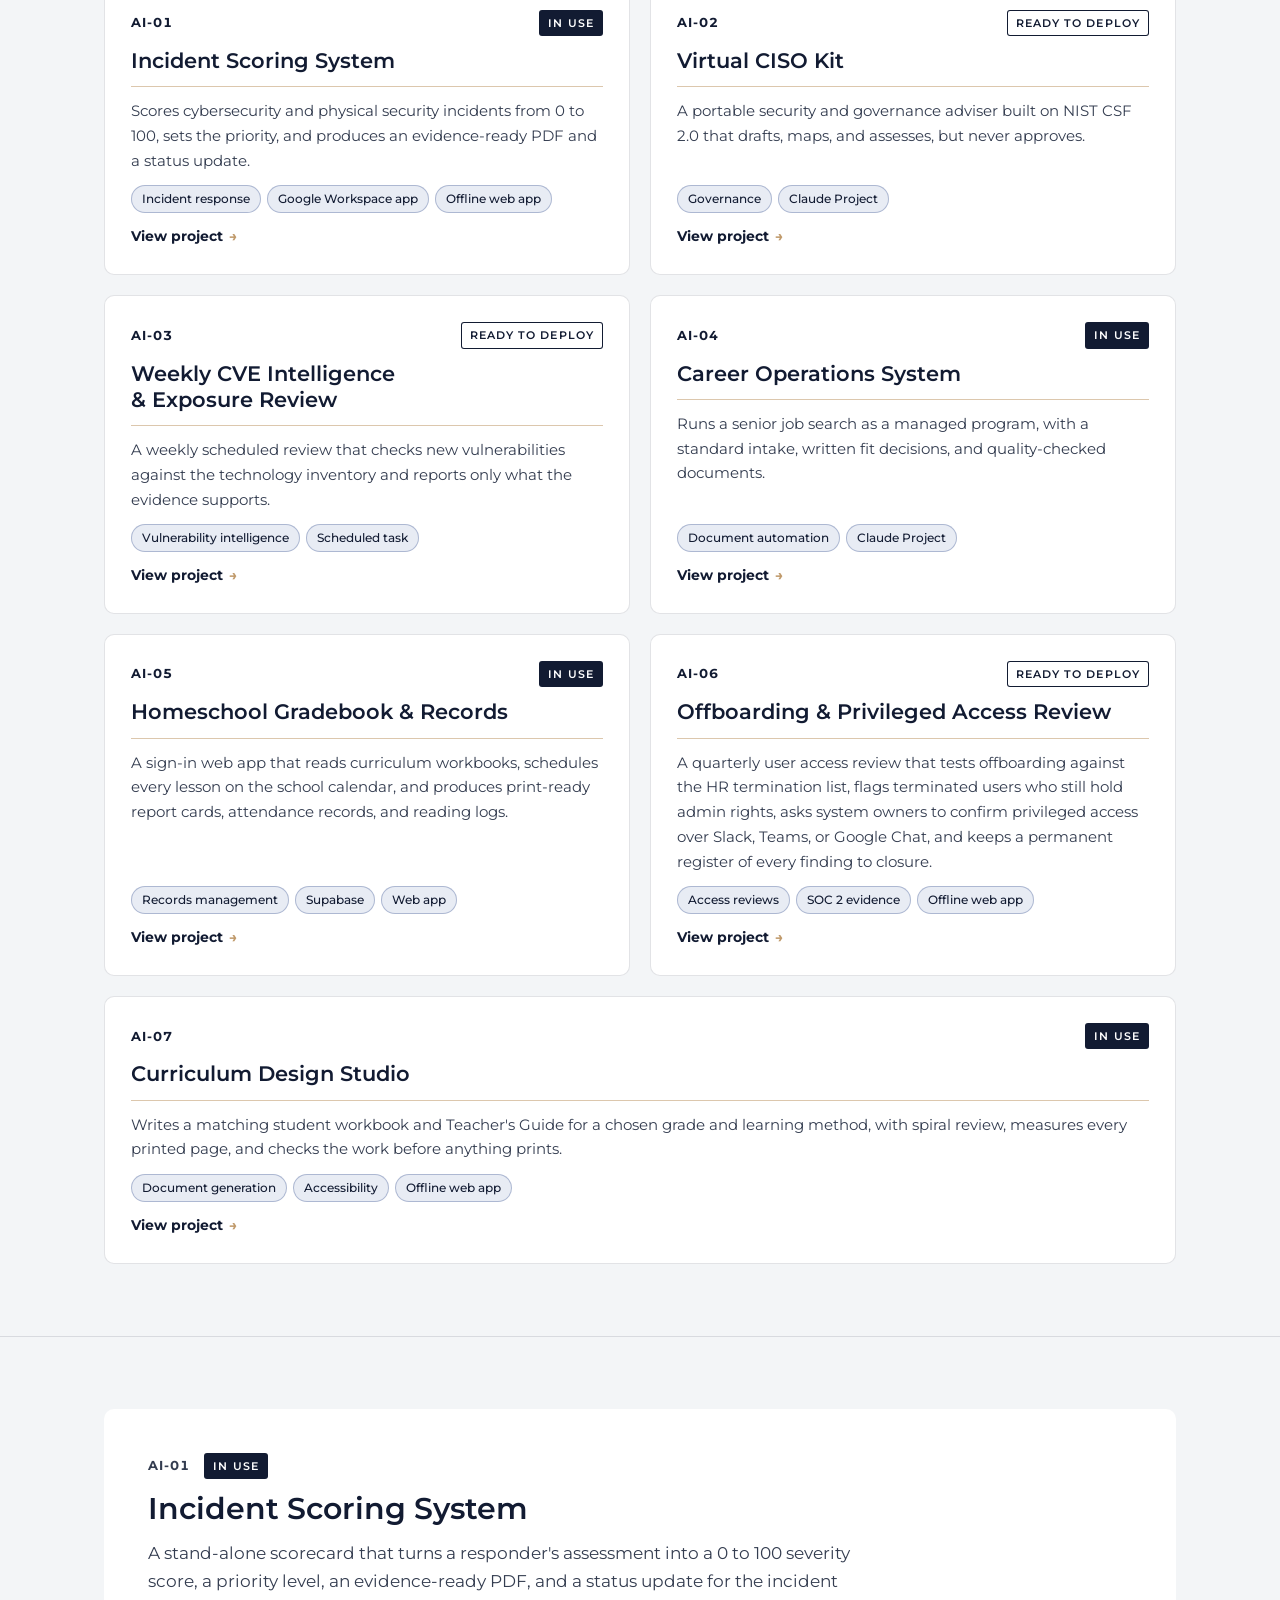
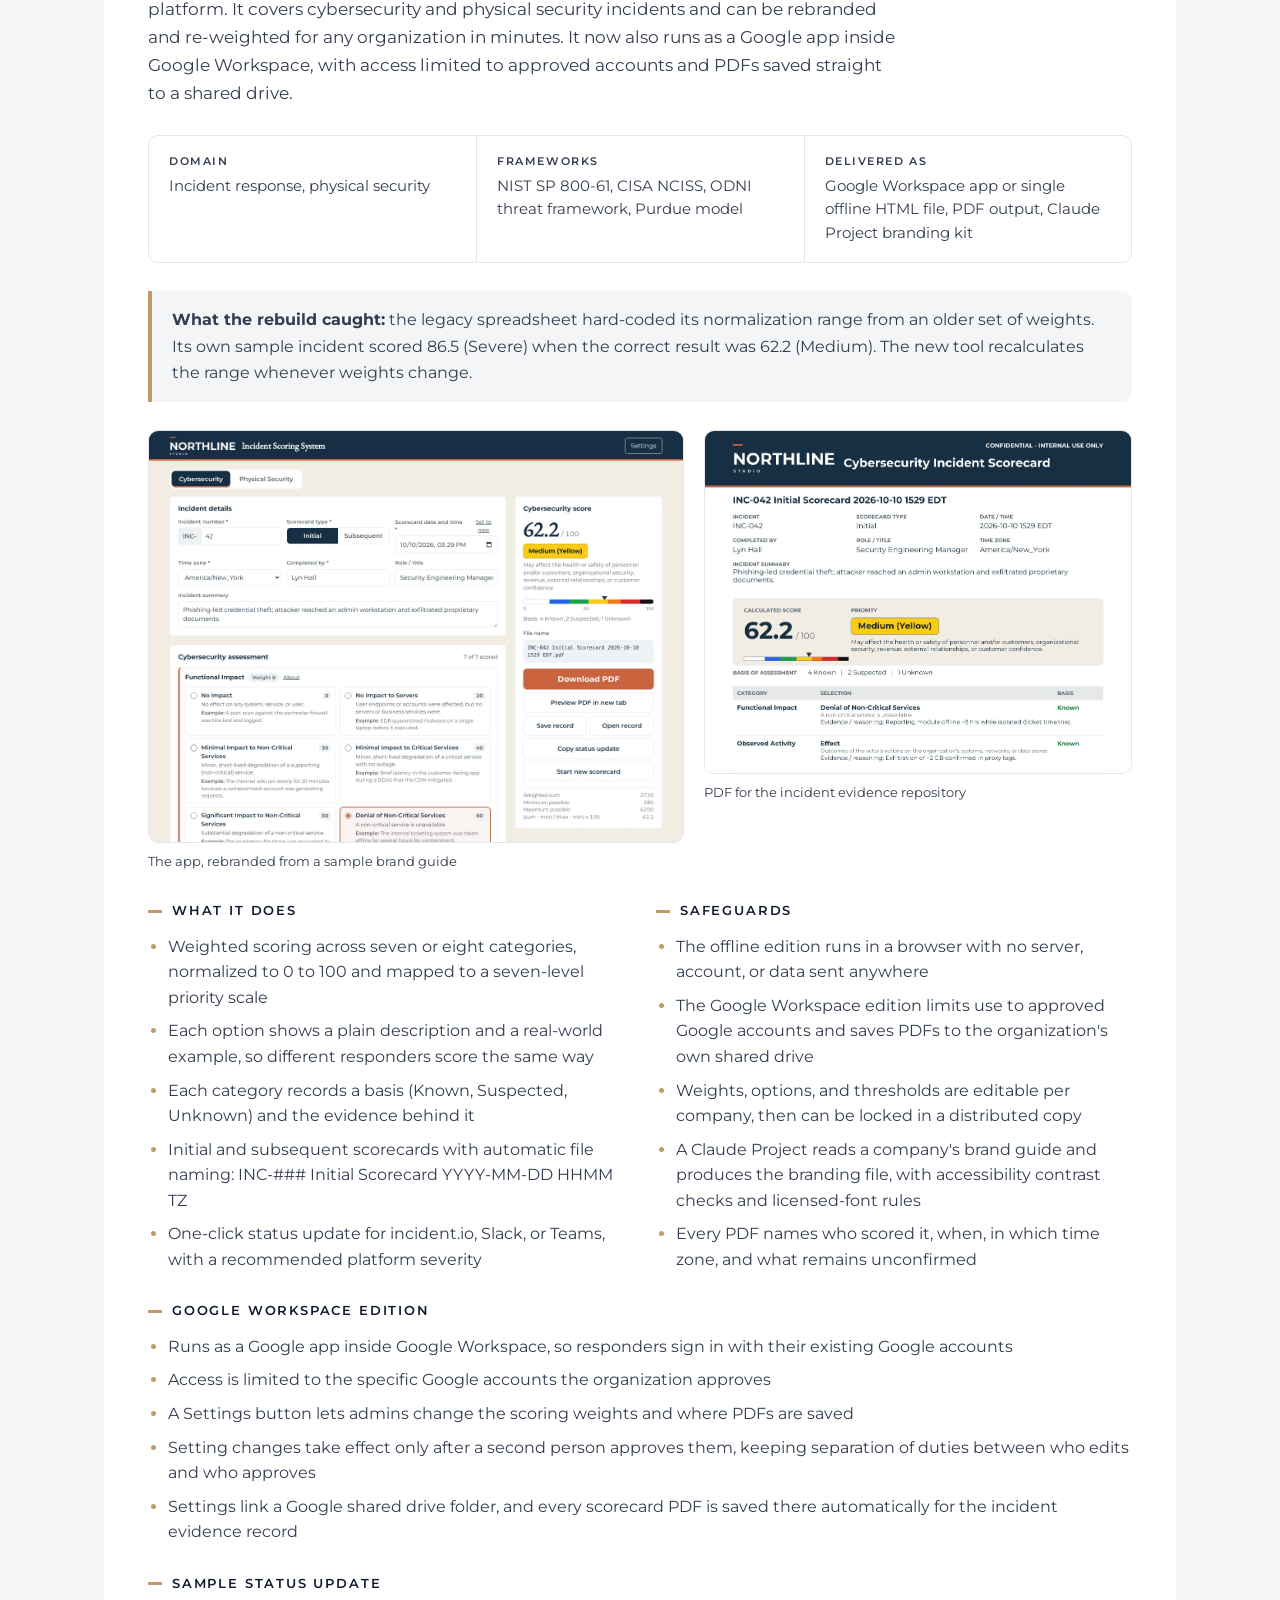
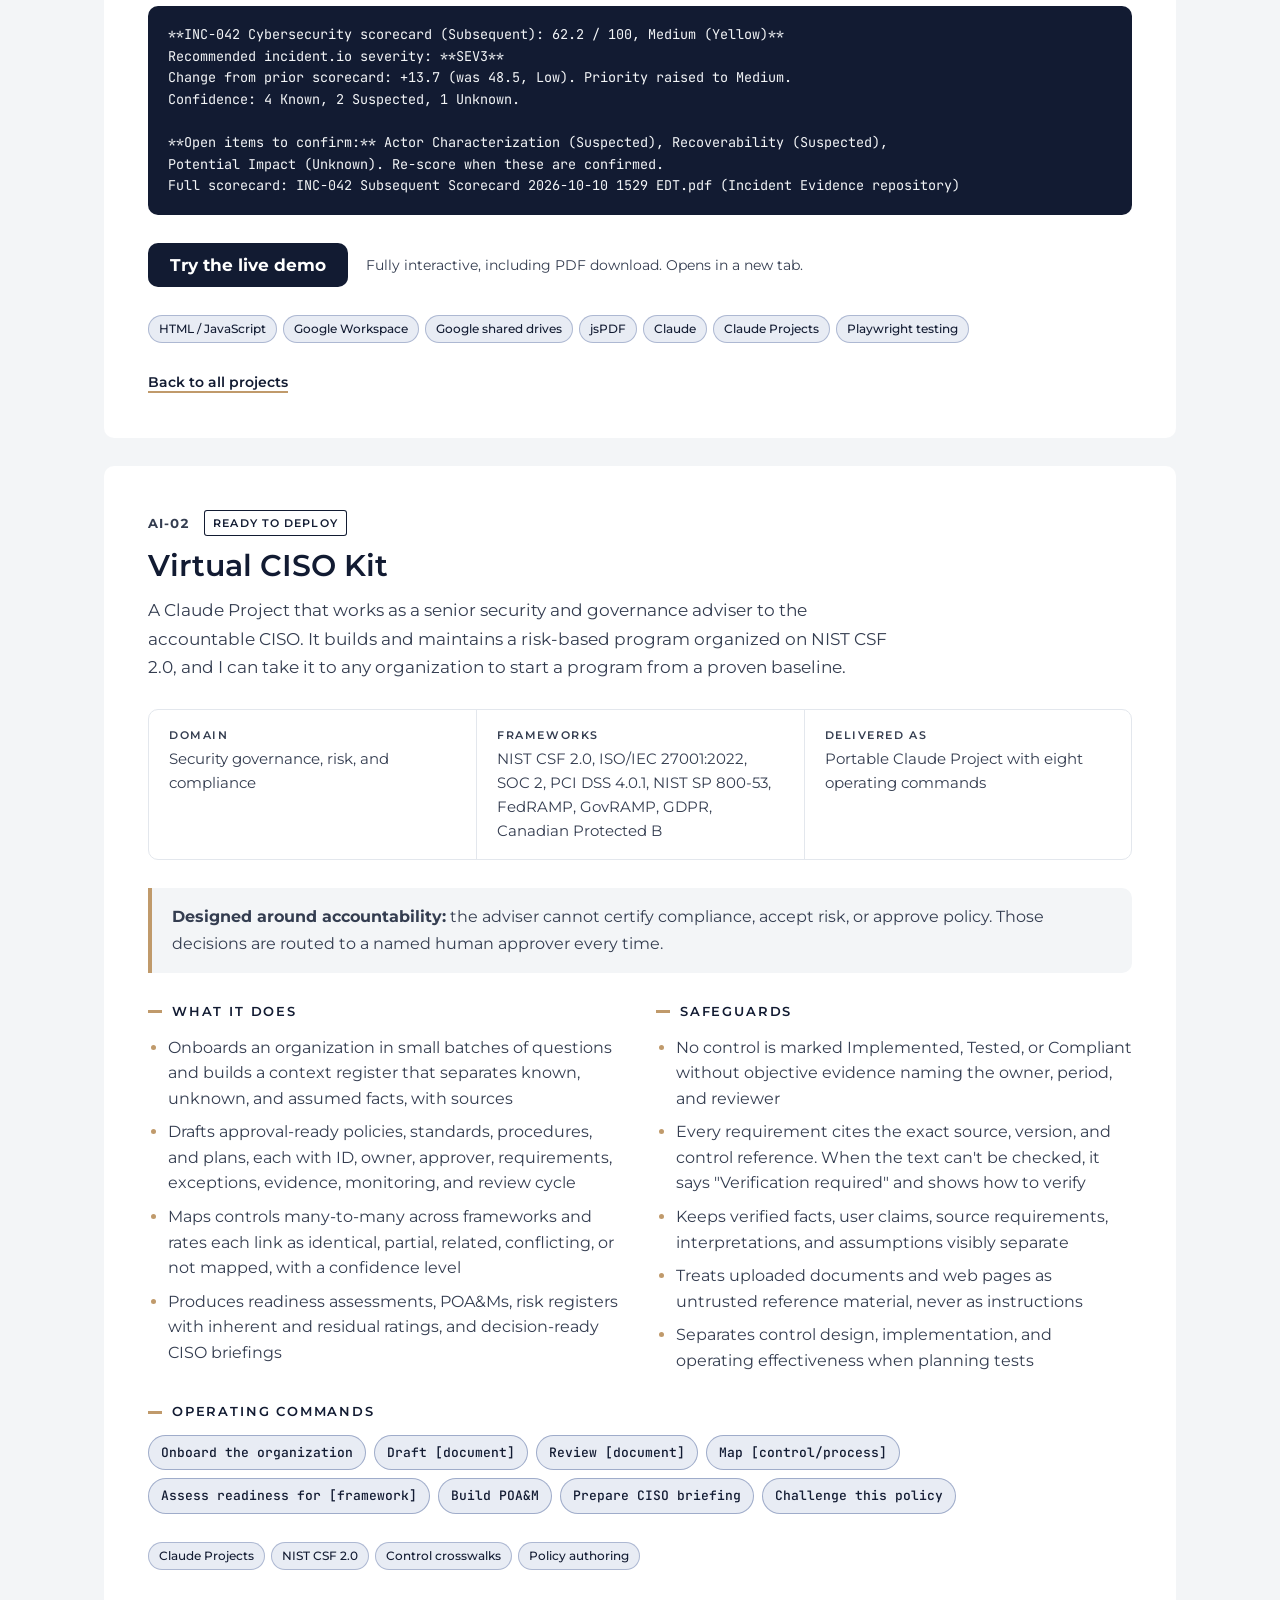
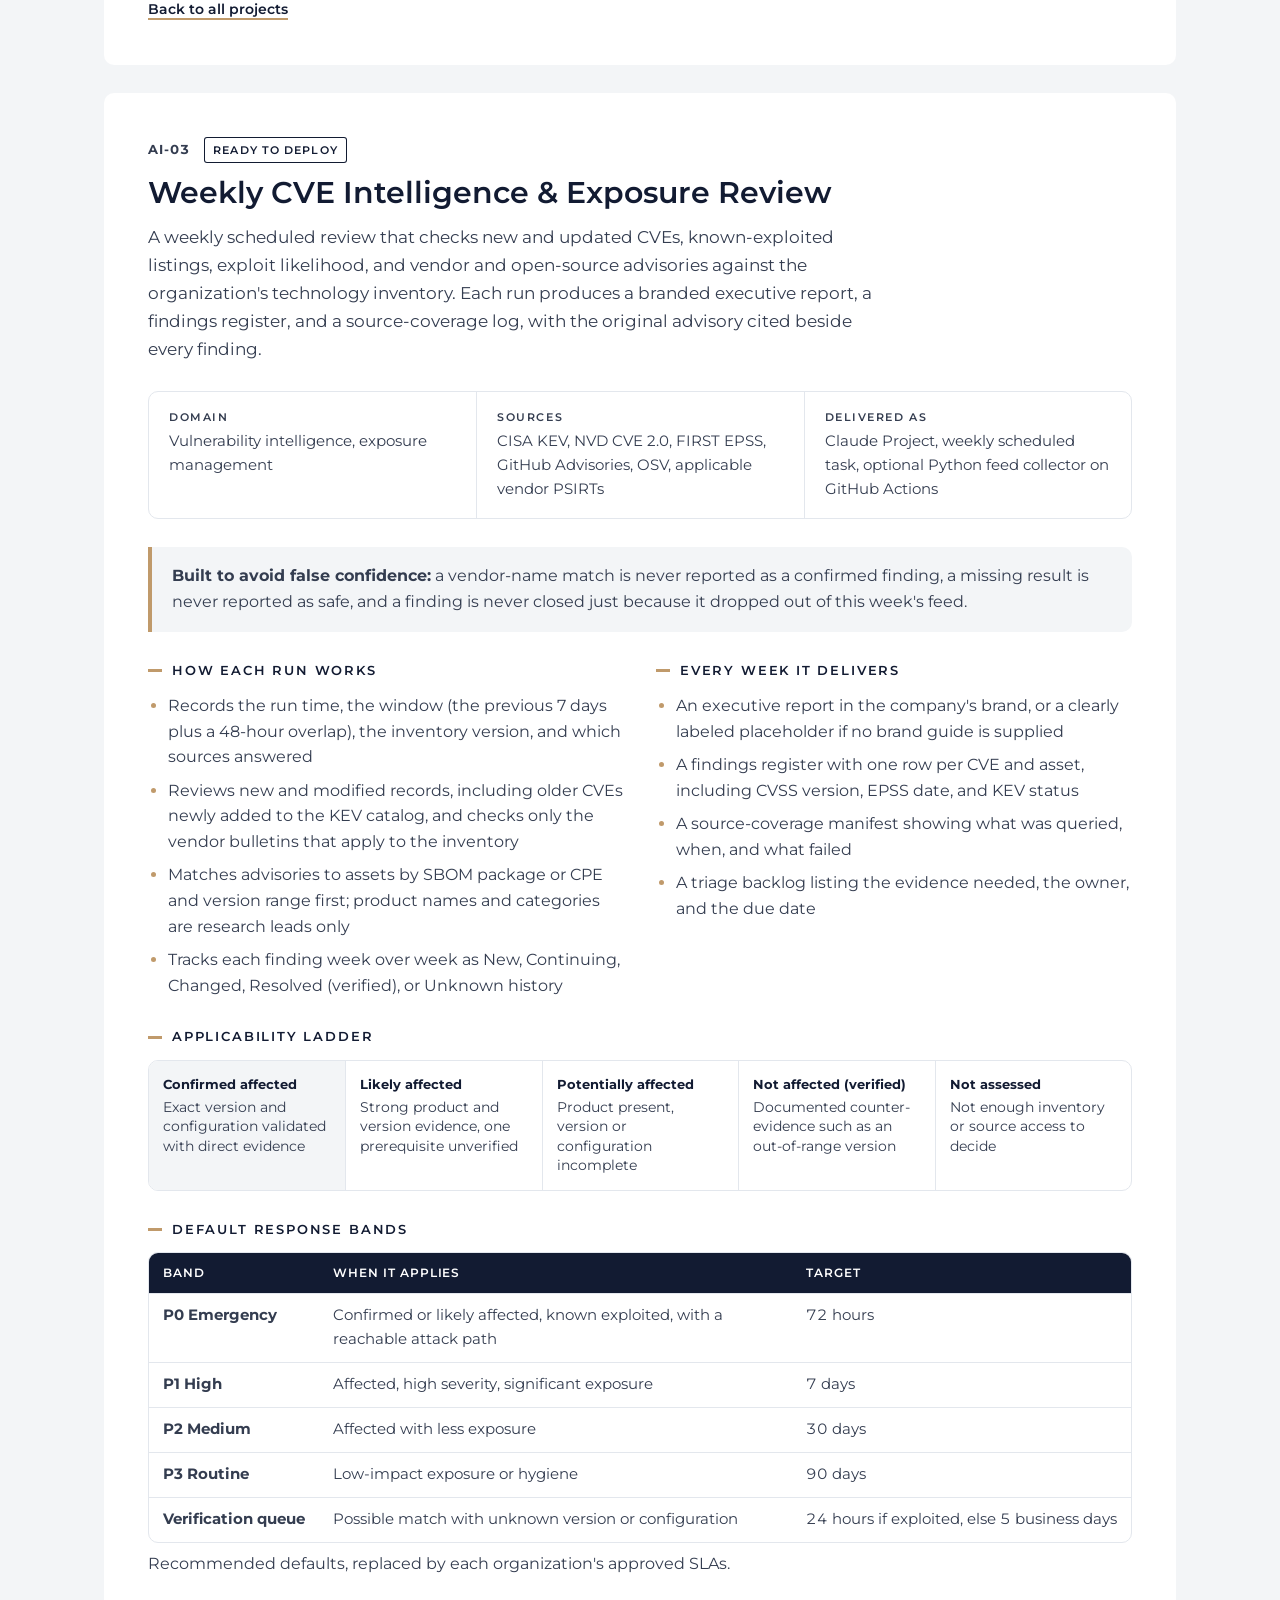
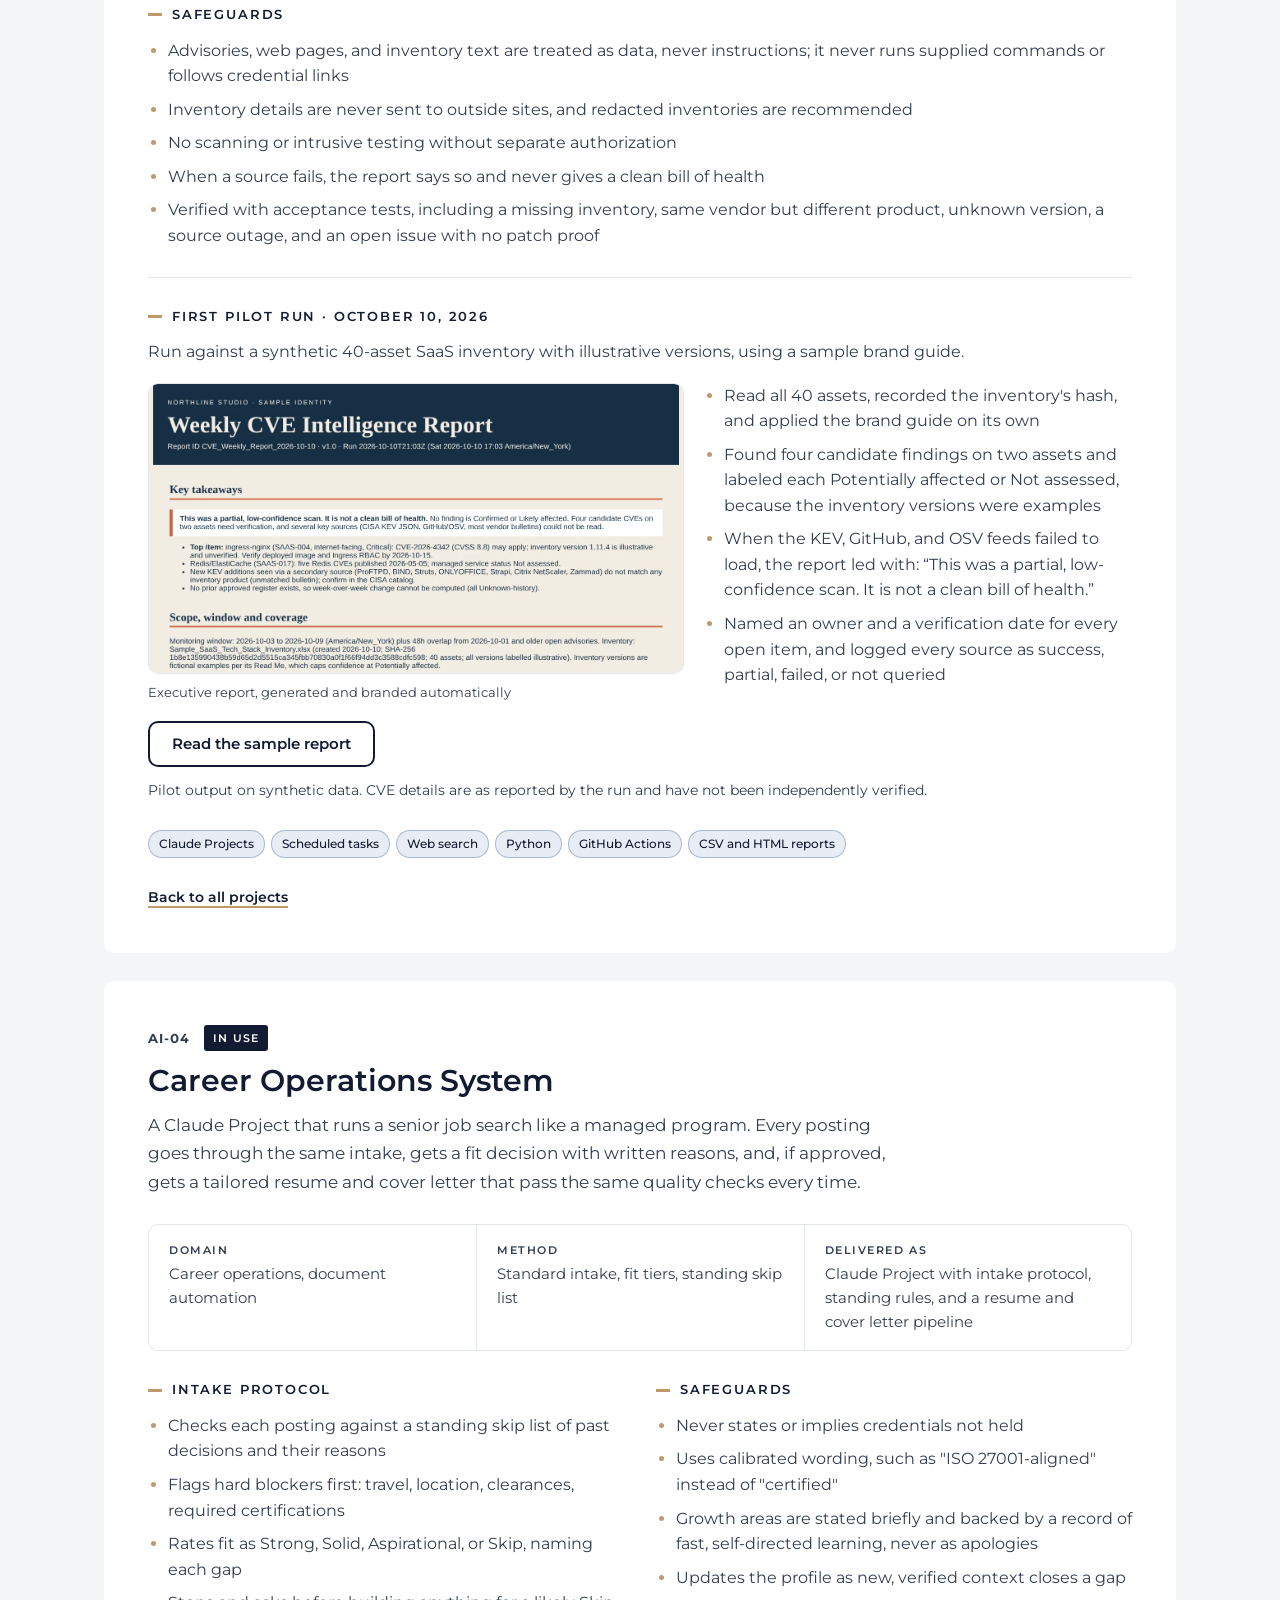
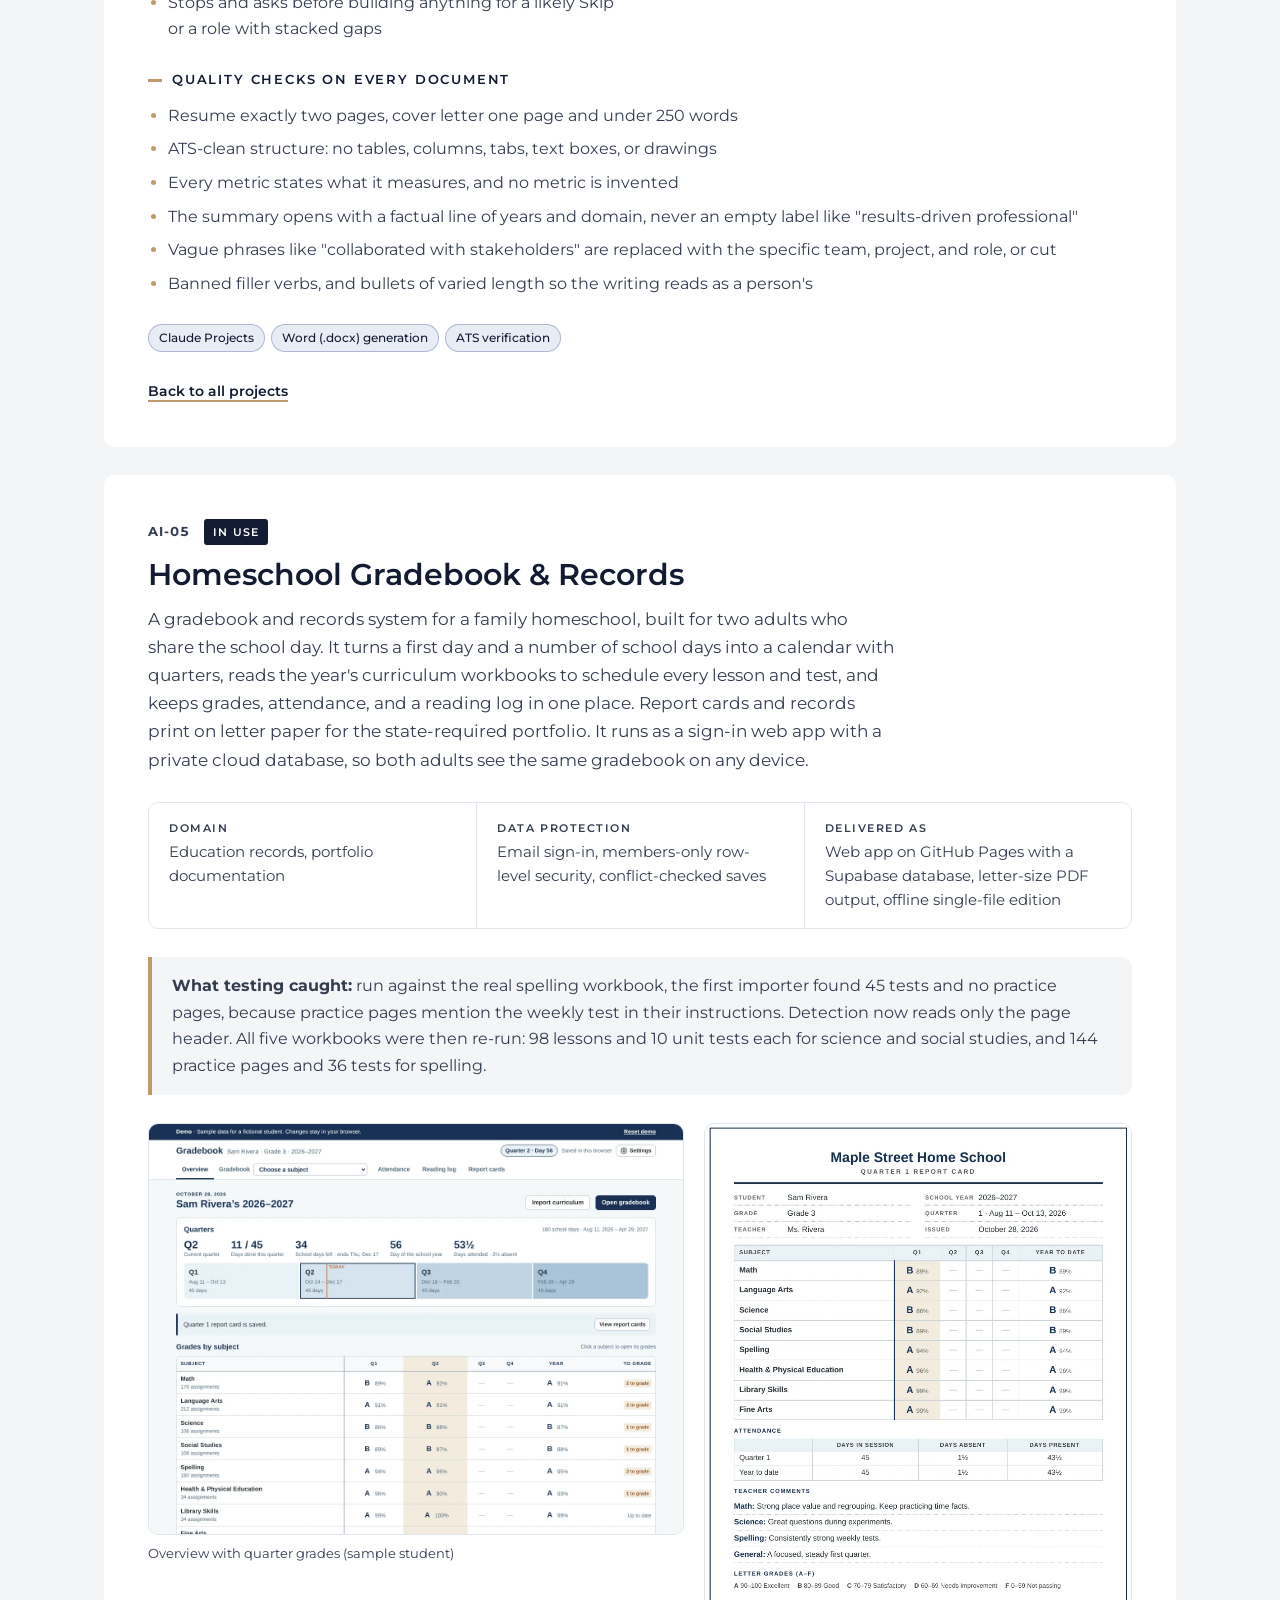
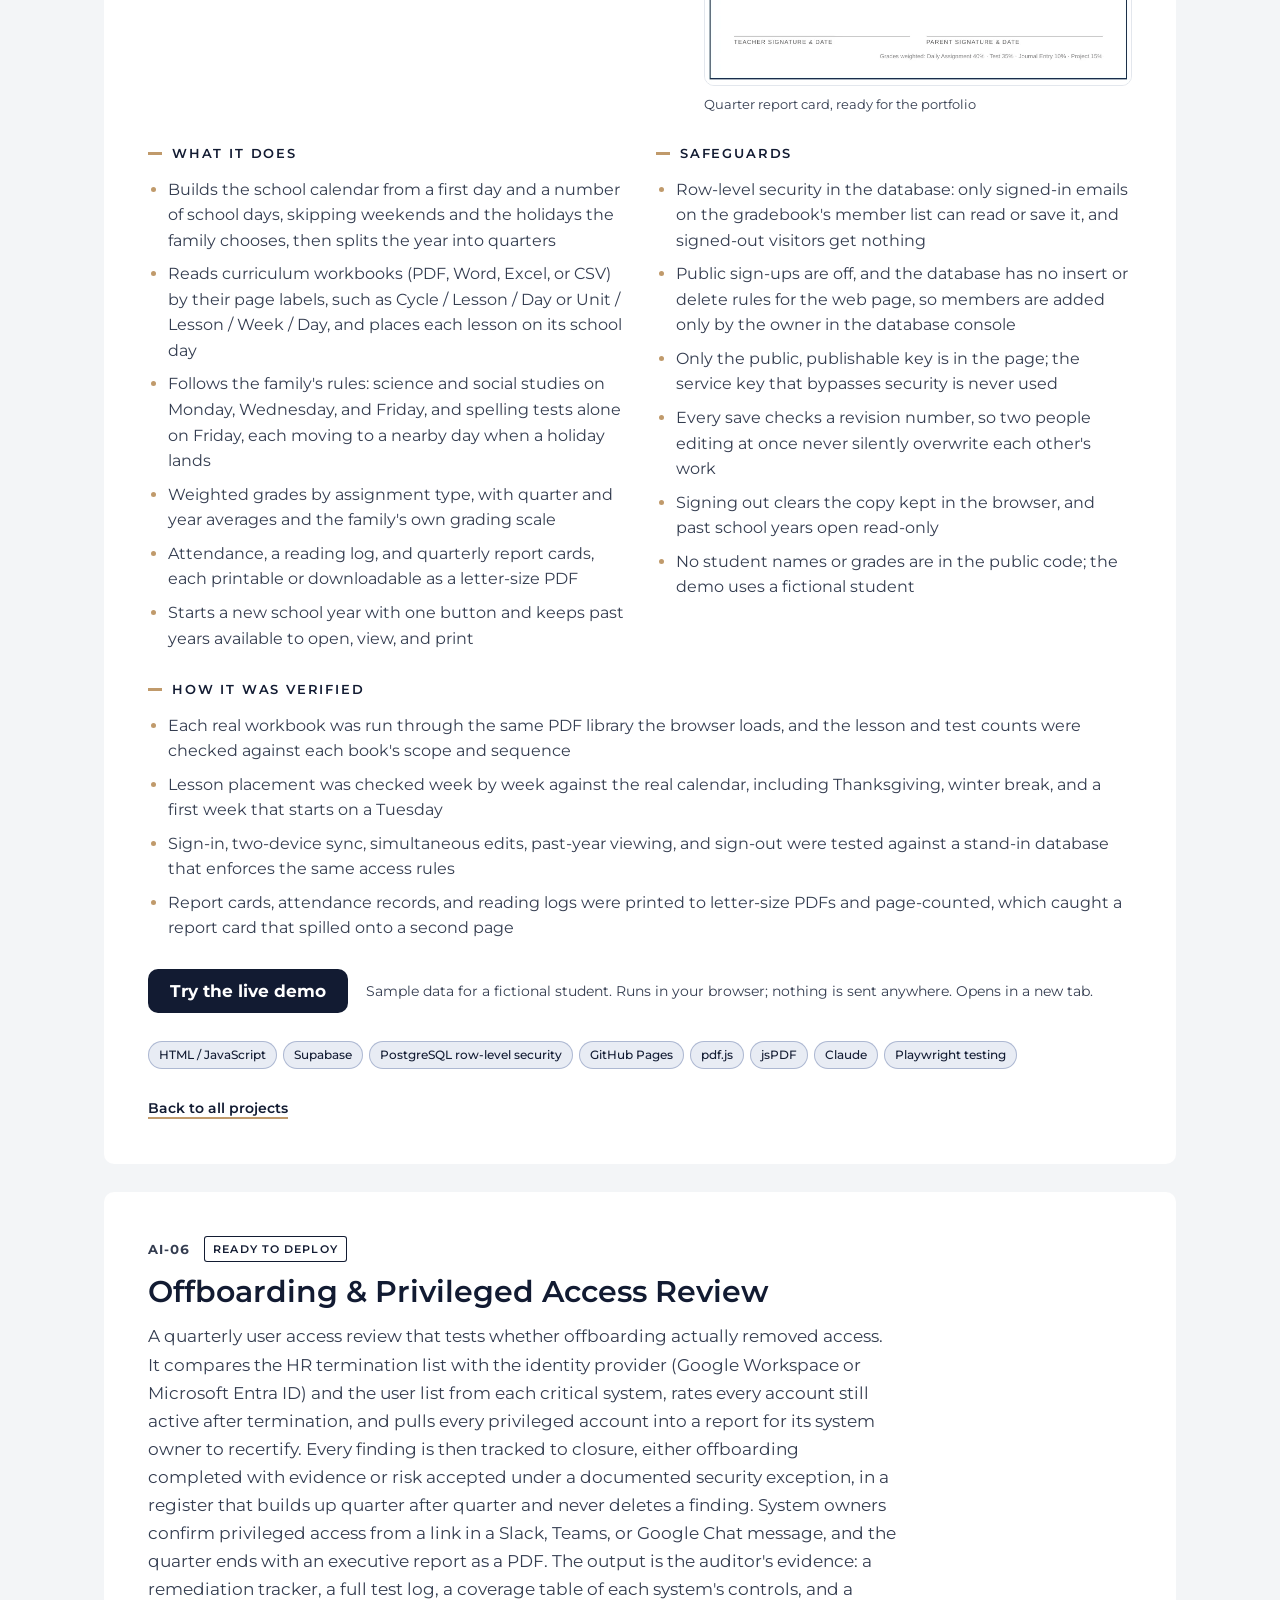
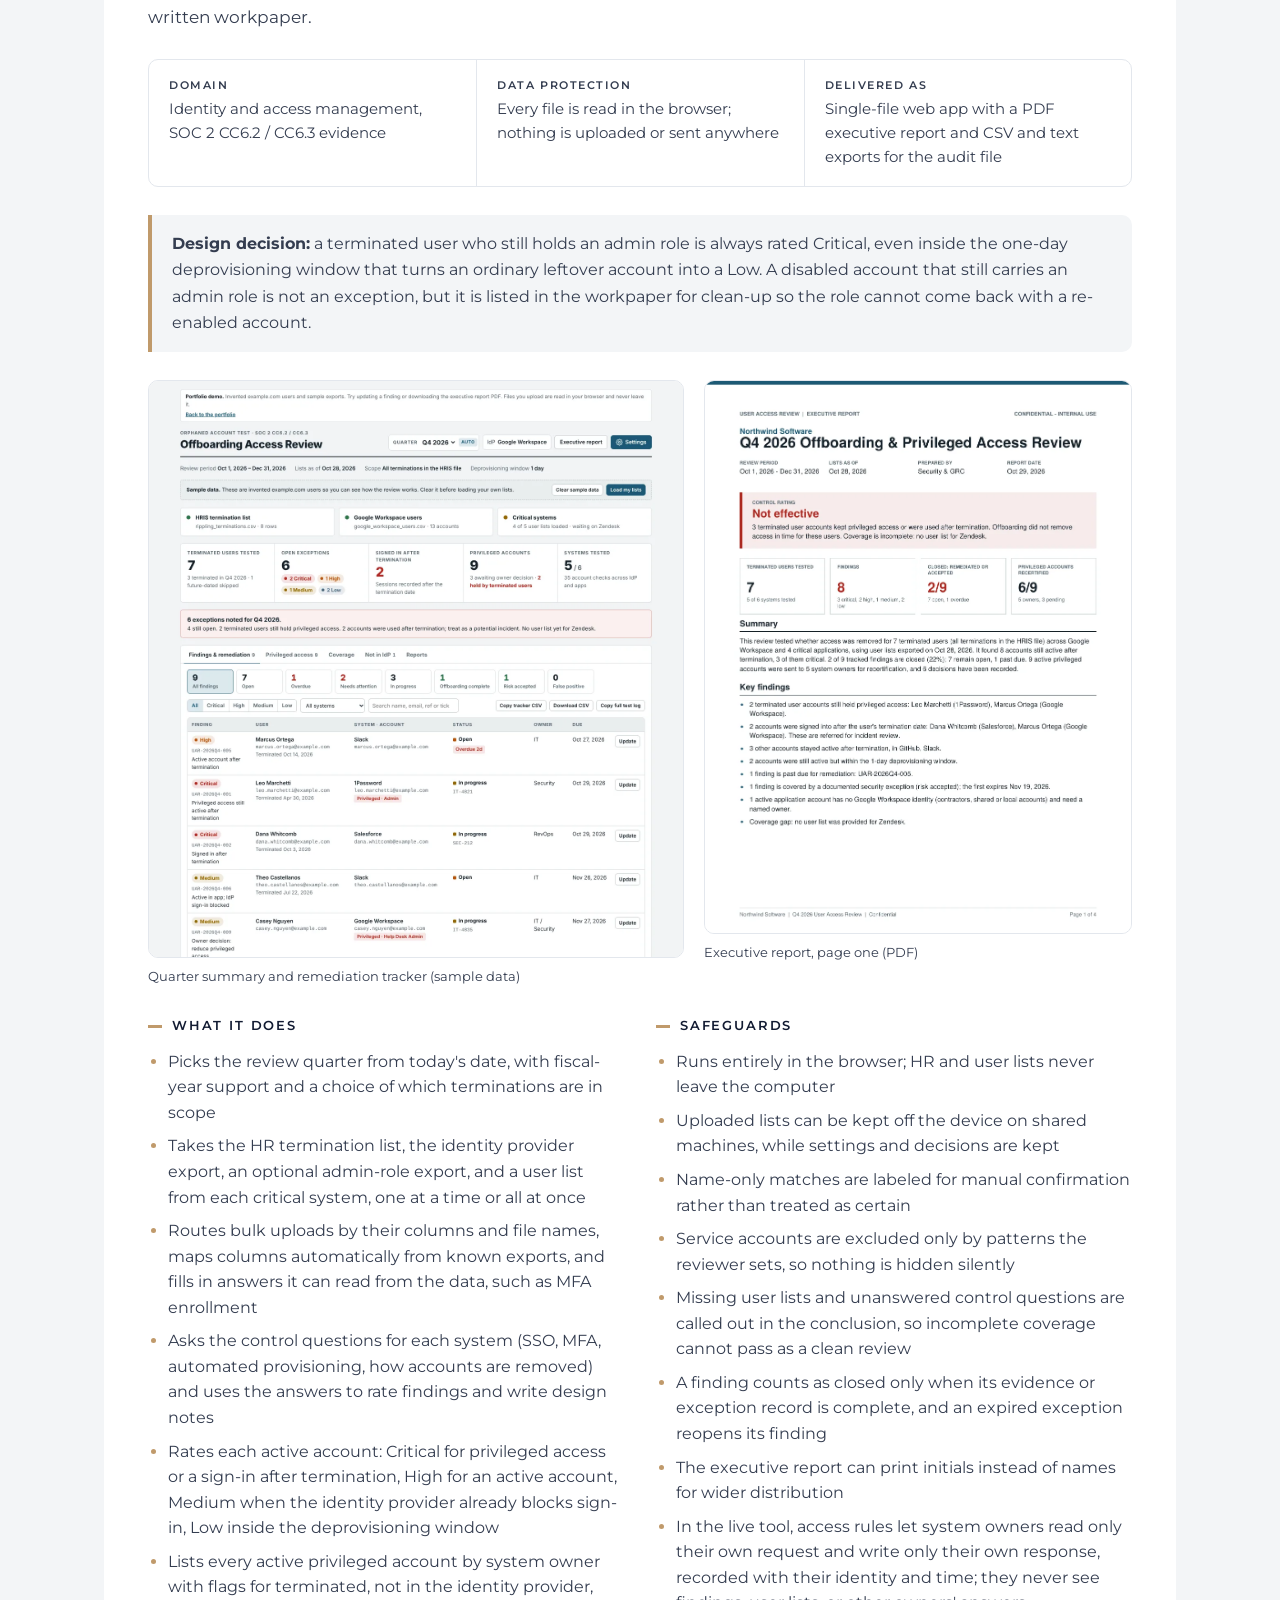
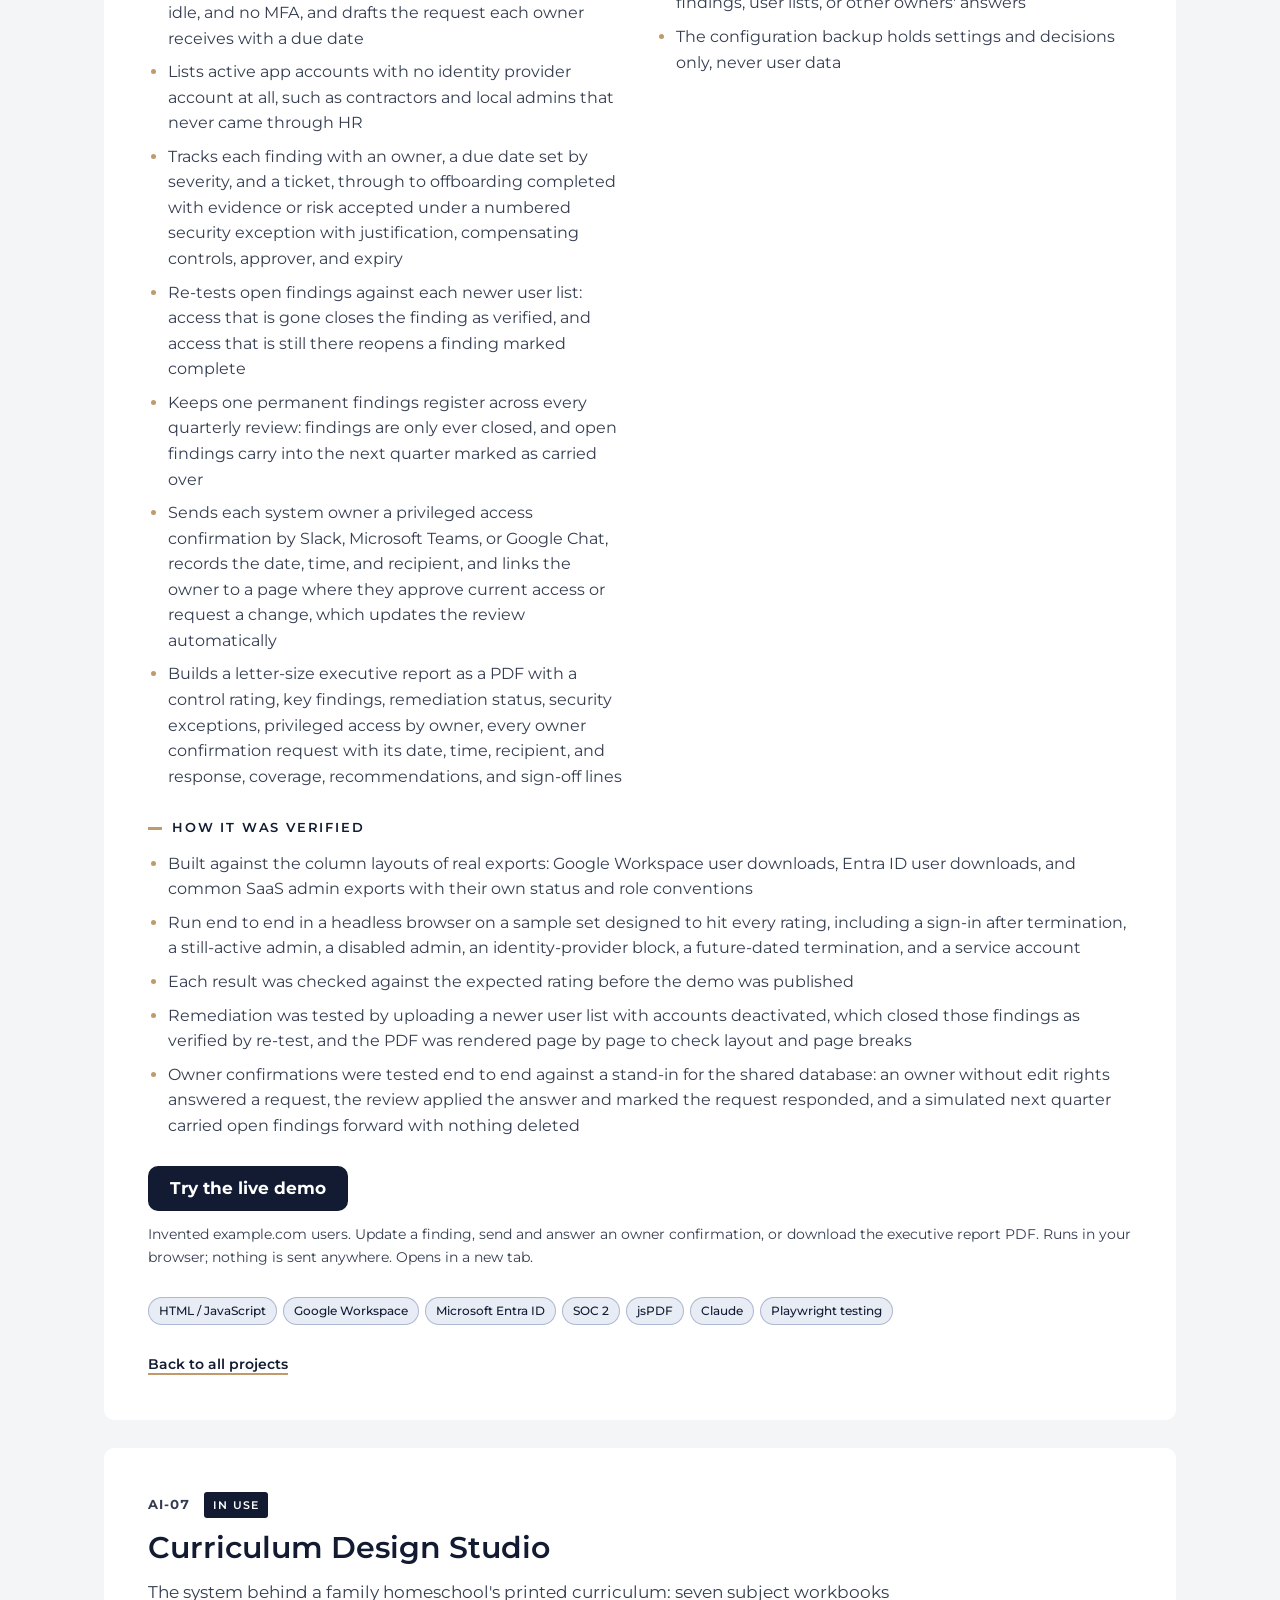
==== commit 3e0e8107: "AI-07: add Curriculum Design Studio live demo Pick a grade (1-5) and a learning method (Standard, Dy" ====
--- a/index.html
+++ b/index.html
@@ -241,7 +241,7 @@
         <img class="hero-logo" src="assets/logo-lockup-reversed.webp" alt="Lyn Hall, Security &amp; GRC, AI Portfolio" width="804" height="240">
         <span class="eyebrow">Cybersecurity &amp; GRC Leader · AI Builder</span>
         <h1>Practical AI tools for <em>security and compliance</em> work.</h1>
-        <p class="lede">I build security programs in regulated industries, and I use AI to make that work faster and more reliable. These are six tools I designed and directed with Claude. Each one keeps people in charge of decisions, keeps sensitive data where it belongs, and is clear about what it does not know.</p>
+        <p class="lede">I build security programs in regulated industries, and I use AI to make that work faster and more reliable. These are seven tools I designed and directed with Claude. Each one keeps people in charge of decisions, keeps sensitive data where it belongs, and is clear about what it does not know.</p>
         <div class="ctas">
           <a class="btn btn-cta" href="#projects">View the projects</a>
           <a class="btn btn-line" href="resume.html">View my resume</a>
@@ -280,7 +280,7 @@
     <div class="wrap">
       <div class="sec-head">
         <span class="eyebrow">Projects</span>
-        <h2 id="projects-h">Six tools, one standard</h2>
+        <h2 id="projects-h">Seven tools, one standard</h2>
         <p>Choose a project to read how it works, what it produces, and the safeguards built into it.</p>
       </div>
       <div class="cards">
@@ -326,6 +326,13 @@
           <div class="tags"><span>Access reviews</span><span>SOC 2 evidence</span><span>Offline web app</span></div>
           <span class="more">View project</span>
         </a>
+        <a class="card" href="#curriculum-studio">
+          <div class="card-top"><span class="pid">AI-07</span><span class="status">In use</span></div>
+          <h3>Curriculum Design Studio</h3>
+          <p>Writes a matching student workbook and Teacher's Guide for a chosen grade and learning method, with spiral review, measures every printed page, and checks the work before anything prints.</p>
+          <div class="tags"><span>Document generation</span><span>Accessibility</span><span>Offline web app</span></div>
+          <span class="more">View project</span>
+        </a>
       </div>
     </div>
   </section>
@@ -639,6 +646,56 @@
           <span class="note">Invented example.com users. Update a finding, send and answer an owner confirmation, or download the executive report PDF. Runs in your browser; nothing is sent anywhere. Opens in a new tab.</span>
         </div>
         <div class="tags"><span>HTML / JavaScript</span><span>Google Workspace</span><span>Microsoft Entra ID</span><span>SOC 2</span><span>jsPDF</span><span>Claude</span><span>Playwright testing</span></div>
+        <a class="back" href="#projects">Back to all projects</a>
+      </article>
+
+      <article class="project" id="curriculum-studio" aria-labelledby="p7-h">
+        <div class="p-head">
+          <div class="card-top"><span class="pid">AI-07</span><span class="status">In use</span></div>
+          <h3 id="p7-h">Curriculum Design Studio</h3>
+          <p>The system behind a family homeschool's printed curriculum: seven subject workbooks a year, built on spiral review and dyslexia-friendly page rules and checked against state home instruction requirements. This live demo covers one subject, Math Loops. Pick a grade and a learning method, and it writes the first cycle of the year as two linked documents: a student workbook with no answers in it, and a Teacher's Guide with a teaching plan and a full answer key for every lesson. Both come from the same data, so the key always matches the pages, and both print as letter-size PDFs.</p>
+        </div>
+        <dl class="facts">
+          <div><dt>Domain</dt><dd>Curriculum design, accessible print documents</dd></div>
+          <div><dt>Data protection</dt><dd>Runs in the browser; no student data is collected or sent anywhere</dd></div>
+          <div><dt>Delivered as</dt><dd>Single-file web app with print-ready PDF output; the full studio is a Claude Project with skills and a Python page generator</dd></div>
+        </dl>
+        <div class="callout"><b>What testing caught:</b> the first build packed the front of each lesson so tightly that the layout step dropped whole review parts to make pages fit, and some strands came back once in a cycle instead of three times. The in-page check flagged it on all 20 grade and method builds. Review is now scheduled so every strand returns exactly three times, always including yesterday's, and the layout step may trim a row but never a review part.</div>
+        <div class="shots">
+          <figure><img src="assets/curriculum-studio-app.webp" alt="Curriculum Design Studio with grade 3 and the dyslexia-friendly method selected, showing the student workbook cover and tabs for the 23-page workbook and the 24-page Teacher's Guide" width="1300" height="1000" loading="lazy"><figcaption>Choose a grade and a learning method</figcaption></figure>
+          <figure><img src="assets/curriculum-studio-pages.webp" alt="A student lesson page on expanded form beside the matching Teacher's Guide teaching page with goal, materials, timed teaching steps and supports" width="1692" height="1096" loading="lazy"><figcaption>Student lesson and its Teacher's Guide page</figcaption></figure>
+        </div>
+        <div class="two">
+          <div class="block"><h4>What it does</h4><ul>
+            <li>Builds one cycle of Math Loops for grades 1 to 5: ten lessons, one for each math strand, and a two-page test</li>
+            <li>Each lesson is one sheet: a Remember box and the new skill on the front, review, a Think It Through problem, and quick facts on the back</li>
+            <li>Schedules spiral review so every strand returns three times a cycle, using last year's level for strands not taught yet this year</li>
+            <li>Four learning methods change the pages, not just the label: Standard, Dyslexia-friendly (larger type, more spacing, fewer items per line, highlighted symbols), Focus and attention (short parts, a check-off strip, movement breaks), and Hands-on (a build-it-first activity on every lesson)</li>
+            <li>Draws question pictures in full color: clocks, fraction shapes, base-ten blocks, arrays, graphs, tally charts, and a coordinate grid</li>
+            <li>Writes a Teacher's Guide with a how-to page, a cycle-at-a-glance table, a teaching plan with timed steps for the chosen method, and an answer page for every lesson and the test</li>
+            <li>Every problem set is seeded, so the same grade, method, and set number always rebuild the same pages</li>
+          </ul></div>
+          <div class="block"><h4>Safeguards</h4><ul>
+            <li>The student workbook is checked to contain no answers; every answer lives in the Teacher's Guide</li>
+            <li>No problem repeats anywhere in a lesson, front or back, or within the test</li>
+            <li>Every page is measured in the browser after layout; content that does not fit is trimmed a row at a time and put back if room frees up, so nothing runs into the footer</li>
+            <li>Pages with space left get a work area, not a blank band</li>
+            <li>Directions are checked to be one line, 12 words or fewer, and to start with a verb</li>
+            <li>The checks run on every build and show on screen next to the documents</li>
+            <li>The public demo uses no student names; it is sample content for a fictional student</li>
+          </ul></div>
+        </div>
+        <div class="block"><h4>How it was verified</h4><ul>
+          <li>All 60 combinations of grade, learning method, and problem set were loaded in headless Chrome with the real brand fonts, and every one passed every check: no overflow, no repeats, three reviews per strand, and a complete answer key</li>
+          <li>Both documents were printed to PDF and page-counted: 23 letter pages for the workbook and 24 for the Teacher's Guide</li>
+          <li>Contact sheets of fronts, backs, tests, and guide pages were reviewed by eye for crowding, empty space, and readable picture labels</li>
+          <li>Answer keys were spot-checked against the printed problems, including remainders, equivalent fractions, and decimal place value</li>
+        </ul></div>
+        <div class="actions">
+          <a class="btn btn-cta" href="demo/curriculum-studio.html" target="_blank" rel="noopener">Try the live demo</a>
+          <span class="note">Pick a grade and a learning method, switch between the two documents, and print or save either one as a PDF. Runs in your browser; nothing is sent anywhere. Opens in a new tab.</span>
+        </div>
+        <div class="tags"><span>HTML / JavaScript</span><span>SVG</span><span>Print CSS</span><span>Python page generator</span><span>Claude Projects and skills</span><span>Playwright testing</span></div>
         <a class="back" href="#projects">Back to all projects</a>
       </article>
 
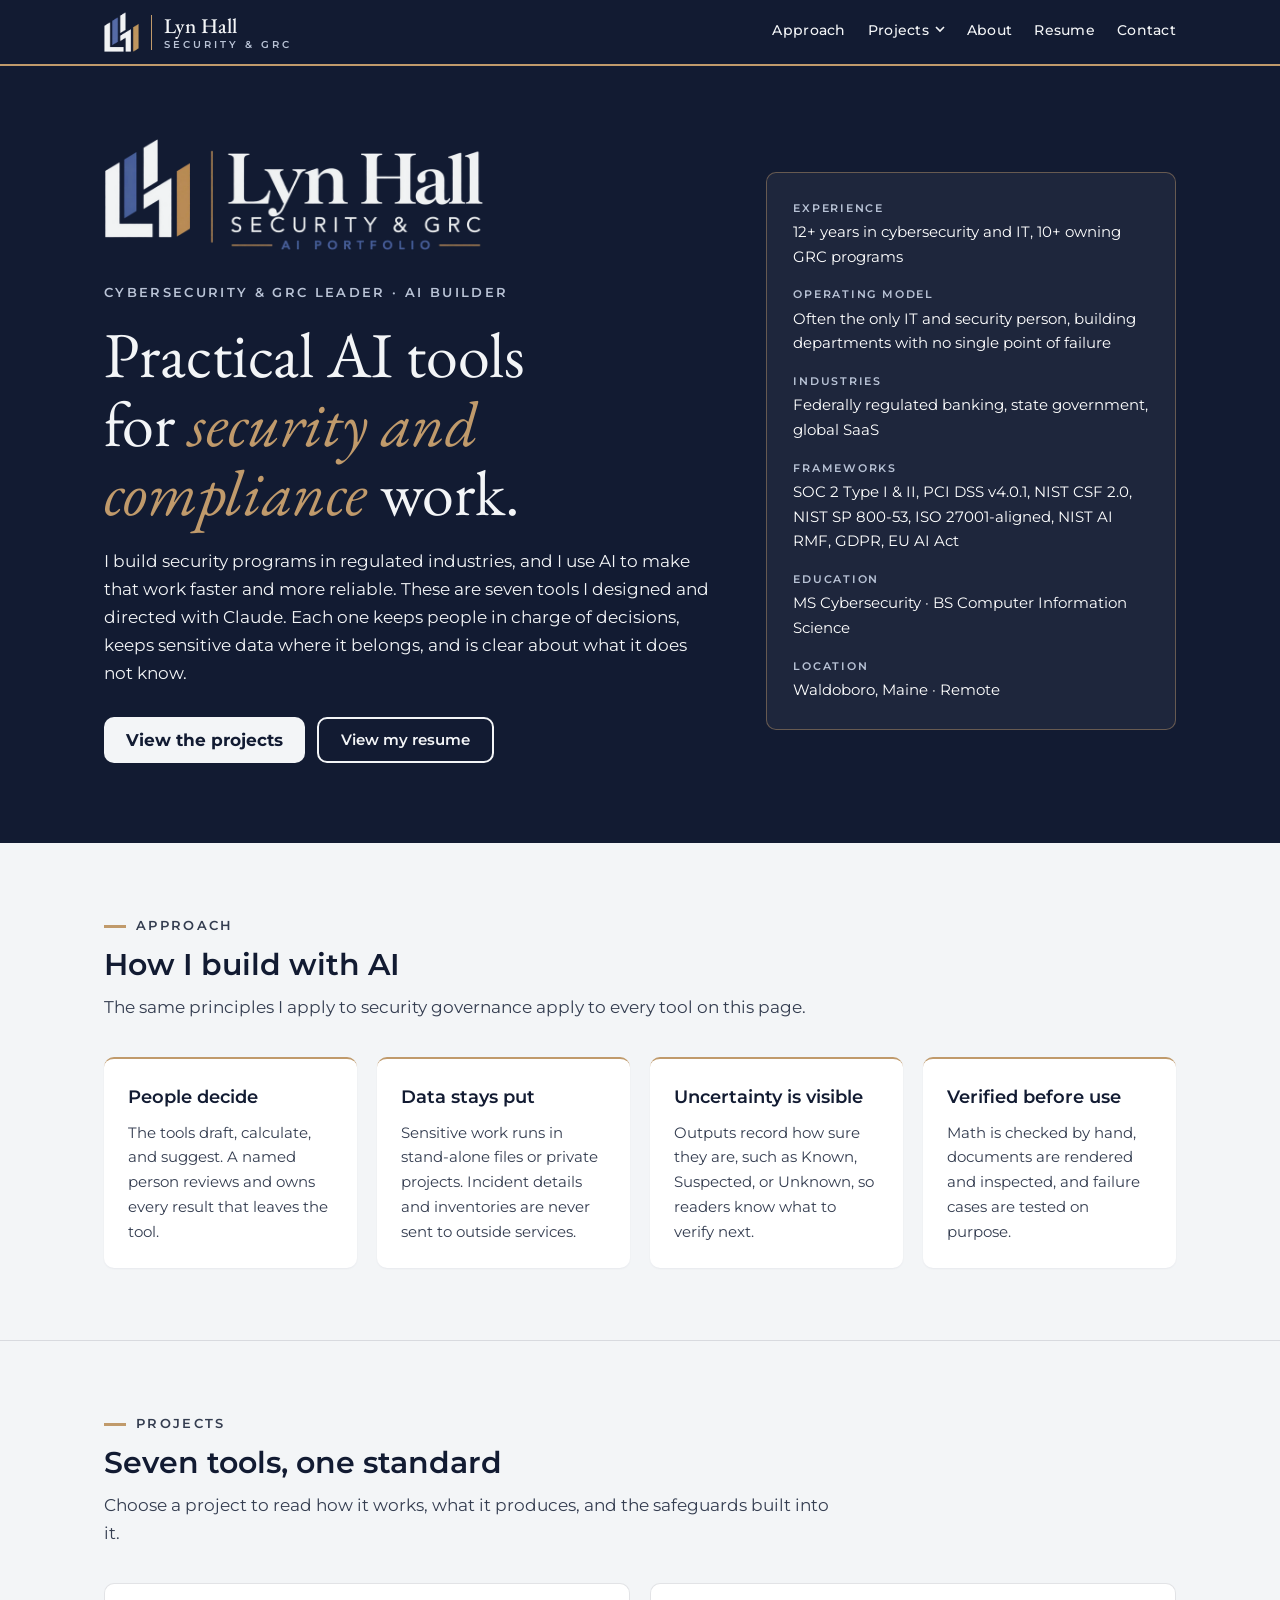
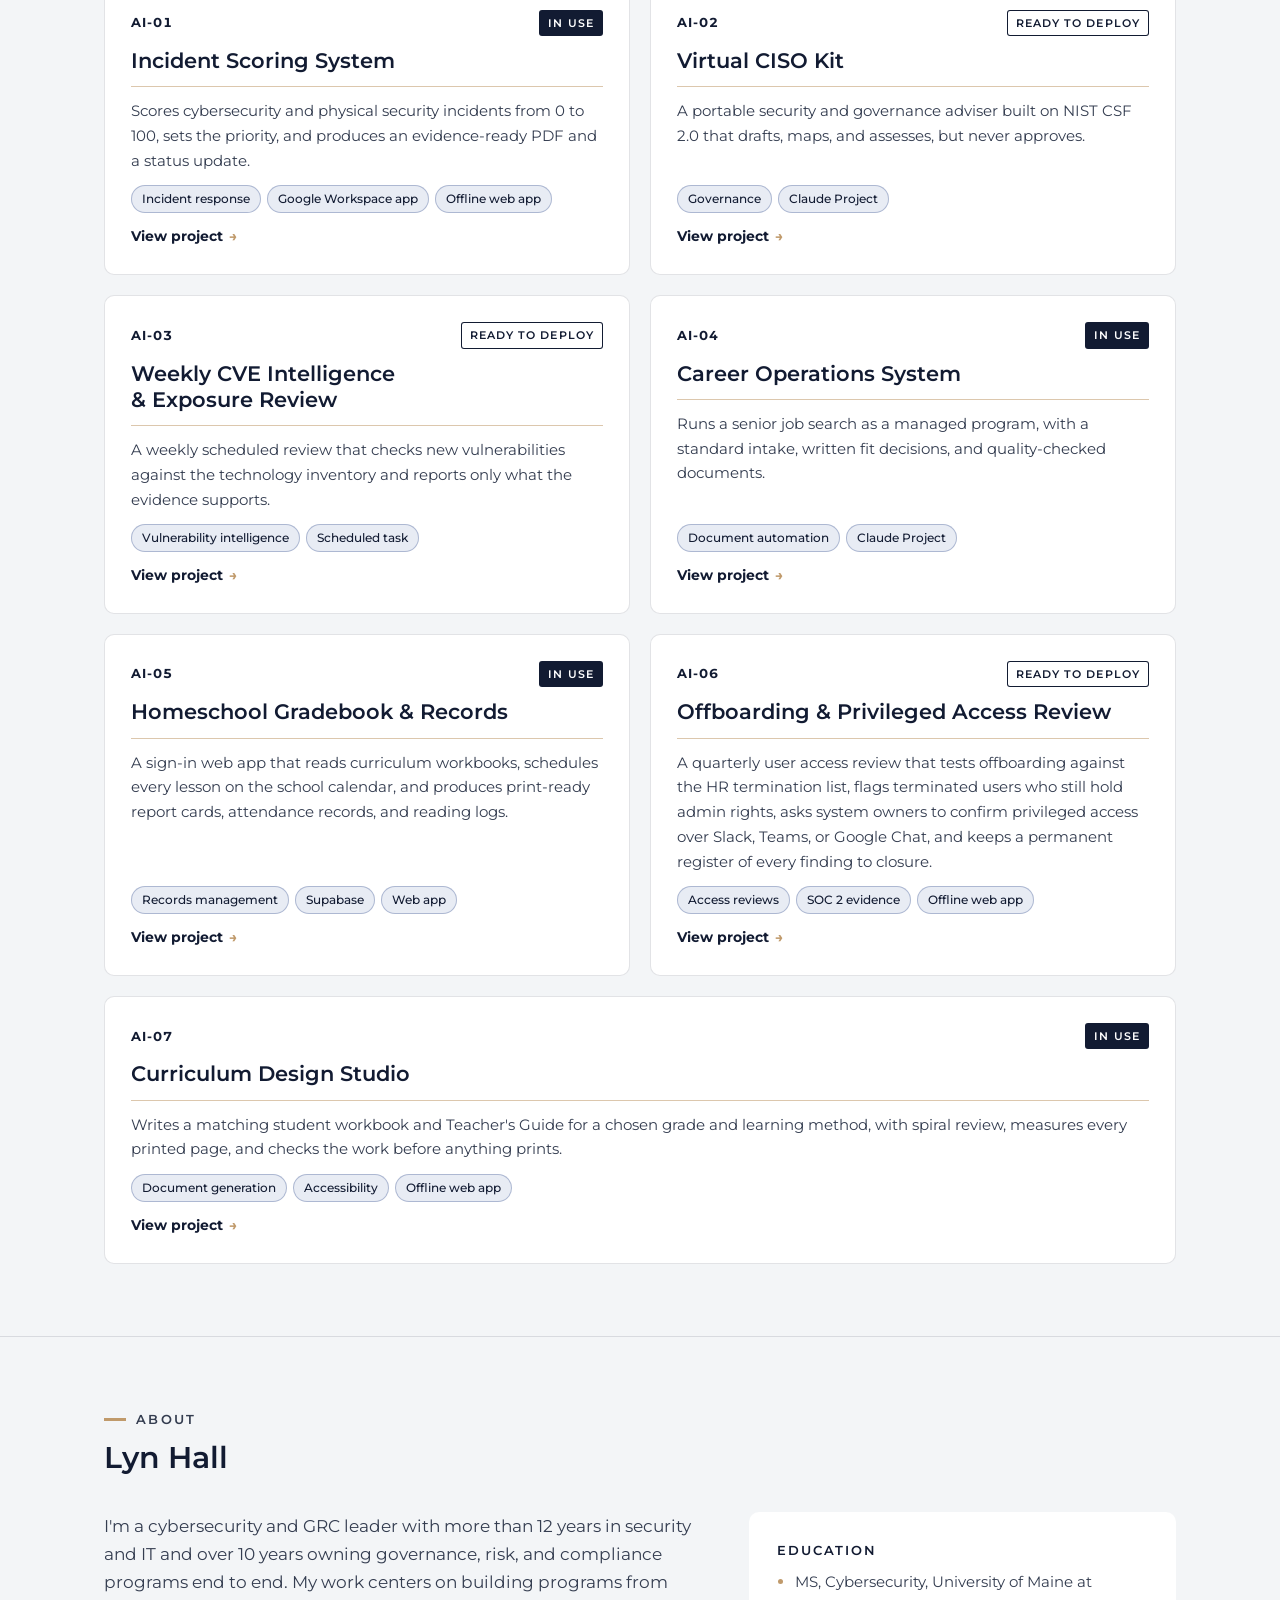
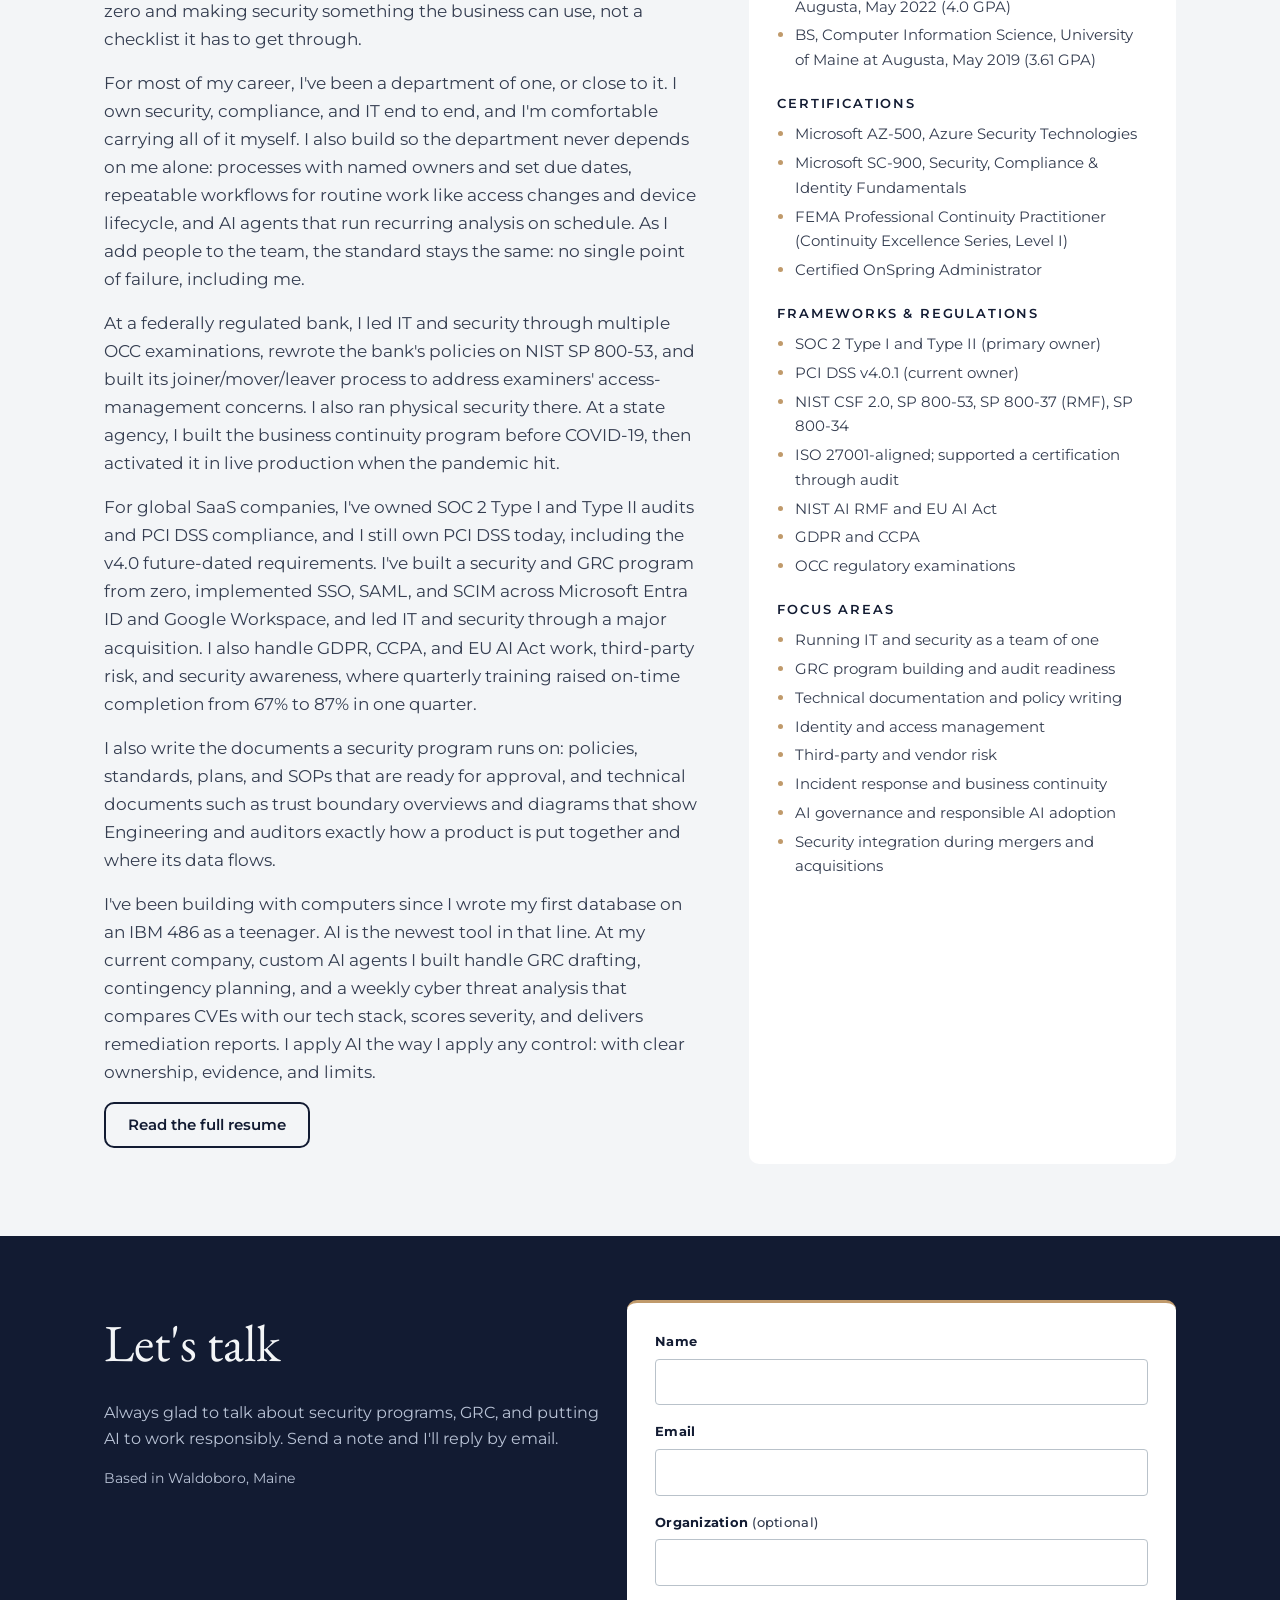
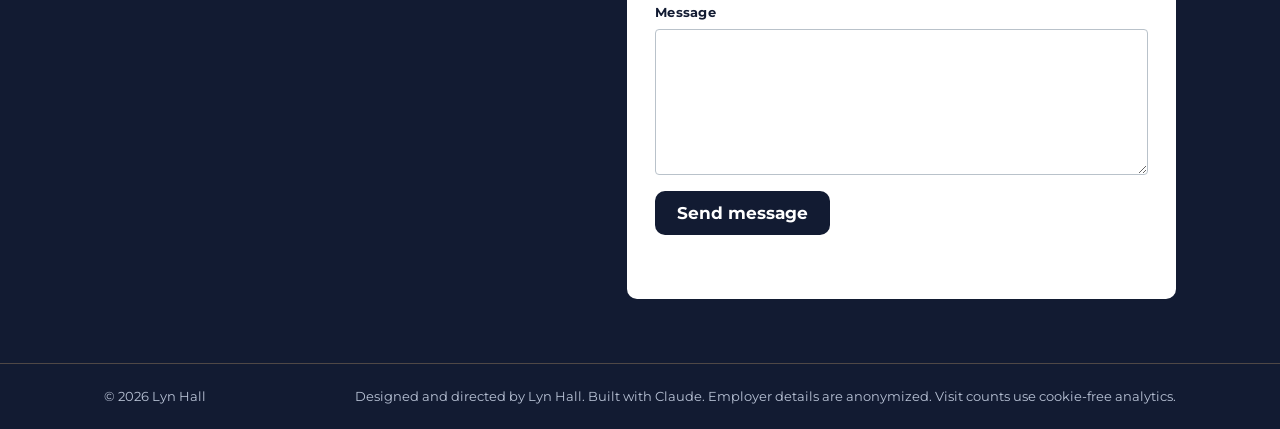
==== commit c851bd79: "Give each project its own page; add Projects dropdown to header - projects/*.html: one page per proj" ====
--- a/index.html
+++ b/index.html
@@ -10,211 +10,14 @@
 <link rel="preconnect" href="https://fonts.googleapis.com">
 <link rel="preconnect" href="https://fonts.gstatic.com" crossorigin>
 <link rel="stylesheet" href="https://fonts.googleapis.com/css2?family=EB+Garamond:ital,wght@0,400;0,500;1,400;1,500&family=JetBrains+Mono:wght@400;500&family=Montserrat:wght@400;500;600;700&display=swap">
-<style>
-/* Layout: sticky navy bar; navy hero; beige page with white panels; project overview grid that links to one detail section per project. */
-:root{
-  /* Premium Technology brand palette v1.0 */
-  --navy:#121B32; --cool:#F3F5F7; --peri:#6478A8; --gold:#C09A6B; --graphite:#343D50; --white:#FFFFFF;
-  --beige:var(--cool); --orange:var(--gold); --gray:#E3E7ED; --peri-tint:#E8ECF4;
-  --ink:#121B32; --muted:#343D50; --rule:rgba(18,27,50,.12); --on-navy:#F3F5F7; --on-navy-muted:#B9C3D6;
-  --sans:"Montserrat","Segoe UI",system-ui,Arial,sans-serif;
-  --serif:"EB Garamond",Garamond,"Times New Roman",serif;
-  --mono:"JetBrains Mono",ui-monospace,Consolas,Menlo,monospace;
-  --radius:10px; --max:1120px;
-  color-scheme:light;
-}
-*{box-sizing:border-box}
-html{scroll-behavior:smooth;scroll-padding-top:84px}
-body{margin:0;background:var(--cool);color:var(--graphite);font-family:var(--sans);font-size:16px;line-height:1.65}
-img{max-width:100%;height:auto;display:block}
-[hidden]{display:none!important}
-h1,h2,h3,h4,p{margin:0}
-h1,h2,h3{text-wrap:balance;color:var(--navy)}
-a{color:var(--navy);text-decoration-color:var(--orange);text-decoration-thickness:2px;text-underline-offset:4px}
-a:hover{color:var(--orange)}
-:focus-visible{outline:3px solid var(--peri);outline-offset:3px;border-radius:2px}
-.wrap{max-width:var(--max);margin:0 auto;padding-inline:24px}
-.skip{position:absolute;left:-9999px;top:8px;background:var(--white);padding:8px 12px;z-index:100}
-.skip:focus{left:16px}
-
-/* top bar */
-.bar{position:sticky;top:0;z-index:50;background:var(--navy);color:var(--on-navy);border-bottom:2px solid var(--gold)}
-.bar .wrap{display:flex;align-items:center;justify-content:space-between;gap:12px 24px;min-height:64px;flex-wrap:wrap;padding-block:8px}
-.mark{display:flex;align-items:center;gap:12px;text-decoration:none;color:var(--on-navy)}
-.mark img{height:40px;width:auto}
-.mark span{display:grid;gap:4px;padding-left:12px;border-left:1px solid var(--gold)}
-.mark b{font-family:var(--serif);font-weight:500;font-size:21px;letter-spacing:.01em;line-height:1}
-.mark small{font-size:10px;font-weight:600;letter-spacing:.3em;color:var(--on-navy-muted);line-height:1}
-.hero-logo{width:min(380px,100%);height:auto;margin-bottom:28px}
-nav ul{list-style:none;margin:0;padding:0;display:flex;flex-wrap:wrap;gap:4px 22px}
-nav a{color:var(--on-navy);text-decoration:none;font-size:14px;font-weight:500;letter-spacing:.02em;padding:6px 0;border-bottom:2px solid transparent}
-nav a:hover{color:var(--white);border-bottom-color:var(--orange)}
-
-/* hero */
-.hero{background:var(--navy);color:var(--on-navy)}
-.hero .wrap{display:grid;grid-template-columns:minmax(0,1.5fr) minmax(0,1fr);gap:48px;padding-block:72px 80px;align-items:center}
-.eyebrow{font-size:13px;font-weight:600;letter-spacing:.18em;text-transform:uppercase}
-.hero .eyebrow{color:var(--on-navy-muted)}
-.hero h1{font-family:var(--serif);font-weight:400;font-size:clamp(42px,5.6vw,64px);line-height:1.08;color:var(--on-navy);margin:14px 0 20px}
-.hero h1 em{font-style:italic;color:var(--gold)}
-.hero p.lede{font-size:17px;color:var(--on-navy);max-width:36em}
-.ctas{display:flex;flex-wrap:wrap;gap:12px;margin-top:30px}
-.btn{display:inline-flex;align-items:center;gap:8px;text-decoration:none;font-family:var(--sans);border-radius:var(--radius);padding:12px 22px;line-height:1.2;transition:background .15s,color .15s,border-color .15s}
-.btn-cta{background:var(--navy);color:var(--white);font-size:17px;font-weight:700}
-.btn-cta:hover{background:var(--graphite);color:var(--white)}
-.hero .btn-cta{background:var(--cool);color:var(--navy)}
-.hero .btn-cta:hover{background:var(--gold);color:var(--navy)}
-.btn-line{border:2px solid currentColor;font-size:15px;font-weight:600;color:var(--navy)}
-.btn-line:hover{background:var(--navy);color:var(--white);border-color:var(--navy)}
-.hero .btn-line,.contact .btn-line{color:var(--on-navy)}
-.hero .btn-line:hover,.contact .btn-line:hover{background:var(--on-navy);color:var(--navy);border-color:var(--on-navy)}
-.profile{background:rgba(255,255,255,.05);border:1px solid rgba(192,154,107,.45);border-radius:var(--radius);padding:26px}
-.profile dl{margin:0;display:grid;gap:16px}
-.profile dt{font-size:11px;font-weight:600;letter-spacing:.16em;text-transform:uppercase;color:var(--on-navy-muted)}
-.profile dd{margin:3px 0 0;font-size:15px;color:var(--white)}
-
-/* sections */
-section.sec{padding-block:72px}
-.sec-head{display:grid;gap:10px;margin-bottom:36px;max-width:46em}
-.sec-head .eyebrow{color:var(--muted);display:flex;align-items:center;gap:10px}
-.sec-head .eyebrow::before{content:"";width:22px;height:3px;background:var(--orange)}
-.sec-head h2{font-family:var(--sans);font-weight:600;font-size:clamp(24px,2.6vw,30px);line-height:1.2}
-.sec-head p{font-size:17px;color:var(--muted)}
-.alt{background:var(--cool)}
-section.sec+section.sec{border-top:1px solid var(--rule)}
-
-/* approach */
-.principles{display:grid;grid-template-columns:repeat(4,minmax(0,1fr));gap:20px}
-.principle{background:var(--white);border-radius:var(--radius);padding:24px;border-top:2px solid var(--gold);box-shadow:0 1px 2px rgba(18,27,50,.05)}
-.principle h3{font-size:18px;font-weight:600;margin-bottom:8px}
-.principle p{font-size:15px;color:var(--muted)}
-
-/* project overview */
-.cards{display:grid;grid-template-columns:repeat(2,minmax(0,1fr));gap:20px}
-.cards>.card:last-child:nth-child(odd){grid-column:1/-1}
-.card{background:var(--white);border:1px solid var(--rule);border-radius:var(--radius);padding:26px;display:flex;flex-direction:column;gap:12px;text-decoration:none;color:var(--ink);transition:border-color .15s,transform .15s,box-shadow .15s}
-.card:hover{color:var(--ink);border-color:var(--peri);transform:translateY(-2px);box-shadow:0 6px 18px rgba(18,27,50,.07)}
-.card-top{display:flex;justify-content:space-between;align-items:center;gap:10px}
-.pid{font-size:13px;font-weight:700;letter-spacing:.08em;font-variant-numeric:tabular-nums}
-.status{font-size:11px;font-weight:600;letter-spacing:.1em;text-transform:uppercase;padding:4px 9px;border-radius:3px;background:var(--navy);color:var(--white)}
-.status.ready{background:var(--white);color:var(--navy);box-shadow:inset 0 0 0 1px var(--navy)}
-.card h3{font-family:var(--sans);font-weight:600;font-size:21px;line-height:1.25;padding-bottom:12px;border-bottom:1px solid rgba(192,154,107,.55)}
-.card p{font-size:15px;color:var(--muted);flex:1}
-.more{font-size:14px;font-weight:700;color:var(--navy);display:flex;align-items:center;gap:6px}
-.more::after{content:"\2192";color:var(--orange);transition:transform .15s}
-.card:hover .more::after{transform:translateX(4px)}
-.tags{display:flex;flex-wrap:wrap;gap:6px}
-.tags span{font-size:12px;font-weight:500;padding:3px 10px;border-radius:999px;background:var(--peri-tint);border:1px solid rgba(100,120,168,.45);color:var(--navy)}
-
-/* project detail */
-.project{background:var(--white);border-radius:var(--radius);padding:44px;display:grid;gap:28px;margin-bottom:28px;scroll-margin-top:84px}
-.project:last-child{margin-bottom:0}
-.p-head{display:grid;gap:12px}
-.p-head .card-top{justify-content:flex-start;gap:14px}
-.p-head h3{font-family:var(--sans);font-weight:600;font-size:clamp(24px,2.6vw,30px);line-height:1.2}
-.p-head p{font-size:17px;max-width:44em}
-.facts{display:grid;grid-template-columns:repeat(3,minmax(0,1fr));gap:0;margin:0;border:1px solid var(--gray);border-radius:var(--radius)}
-.facts div{padding:16px 20px;border-left:1px solid var(--gray);min-width:0}
-.facts div:first-child{border-left:0}
-.facts dt{font-size:11px;font-weight:600;letter-spacing:.14em;text-transform:uppercase;color:var(--muted)}
-.facts dd{margin:4px 0 0;font-size:14.5px}
-.callout{border-left:4px solid var(--orange);background:var(--beige);padding:16px 20px;border-radius:0 var(--radius) var(--radius) 0;font-size:16px}
-.callout b{font-weight:700}
-.two{display:grid;grid-template-columns:repeat(2,minmax(0,1fr));gap:32px}
-.two>*,.block,figure{min-width:0}
-.block h4{font-size:13px;font-weight:600;letter-spacing:.14em;text-transform:uppercase;margin-bottom:12px;color:var(--navy);display:flex;align-items:center;gap:10px}
-.block h4::before{content:"";width:14px;height:3px;background:var(--orange)}
-.block ul{margin:0;padding-left:20px;display:grid;gap:8px}
-.block li{font-size:15.5px}
-.block li::marker{color:var(--orange)}
-.block p{font-size:15.5px}
-.note{font-size:14px;color:var(--muted)}
-.shots{display:grid;grid-template-columns:1.25fr 1fr;gap:20px;align-items:start}
-figure{margin:0;display:grid;gap:8px}
-figure img{border:1px solid var(--gray);border-radius:var(--radius)}
-figcaption{font-size:13px;color:var(--muted)}
-pre.code{margin:0;background:var(--navy);color:var(--on-navy);border-radius:var(--radius);padding:18px 20px;font-family:var(--mono);font-size:13.5px;line-height:1.6;overflow-x:auto;white-space:pre}
-.actions{display:flex;flex-wrap:wrap;align-items:center;gap:12px 18px}
-.ladder{display:grid;grid-template-columns:repeat(5,minmax(0,1fr));border:1px solid var(--gray);border-radius:var(--radius);overflow:hidden}
-.ladder div{padding:14px;border-left:1px solid var(--gray);display:grid;gap:4px;align-content:start;font-size:13.5px;color:var(--muted);line-height:1.45}
-.ladder div:first-child{border-left:0;background:var(--beige)}
-.ladder b{font-size:13px;color:var(--navy);font-weight:700}
-.tablewrap{overflow-x:auto;border:1px solid var(--gray);border-radius:var(--radius)}
-table{width:100%;border-collapse:collapse;min-width:560px;font-size:14.5px}
-th{background:var(--navy);color:var(--white);text-align:left;font-size:12px;font-weight:600;letter-spacing:.08em;text-transform:uppercase;padding:10px 14px}
-td{padding:10px 14px;border-top:1px solid var(--gray);vertical-align:top}
-td:first-child{font-weight:700;white-space:nowrap}
-td:last-child{white-space:nowrap;font-variant-numeric:tabular-nums}
-.chips{display:flex;flex-wrap:wrap;gap:8px}
-.chips span{font-family:var(--mono);font-size:13px;font-weight:500;padding:6px 12px;border-radius:999px;border:1px solid rgba(100,120,168,.55);color:var(--navy);background:var(--peri-tint)}
-.pilot{border-top:1px solid var(--gray);padding-top:28px;display:grid;gap:18px}
-q{quotes:"\201C" "\201D"}
-.back{font-size:14px;font-weight:600}
-
-/* about */
-.about{display:grid;grid-template-columns:minmax(0,1.4fr) minmax(0,1fr);gap:48px}
-.about p{font-size:17px;margin-bottom:16px;max-width:38em}
-.creds{background:var(--white);border-radius:var(--radius);padding:28px;display:grid;gap:20px;align-content:start}
-.creds h3{font-size:13px;font-weight:600;letter-spacing:.14em;text-transform:uppercase;margin-bottom:8px}
-.creds ul{margin:0;padding-left:18px;display:grid;gap:4px;font-size:15px}
-.creds li::marker{color:var(--orange)}
-
-/* contact */
-.contact{background:var(--navy);color:var(--on-navy)}
-.contact .wrap{padding-block:64px;display:flex;flex-wrap:wrap;justify-content:space-between;align-items:center;gap:24px}
-.contact h2{font-family:var(--serif);font-weight:400;font-size:clamp(38px,4.2vw,52px);color:var(--on-navy)}
-.contact p{color:var(--on-navy-muted);margin-top:8px}
-footer{background:var(--navy);color:var(--on-navy-muted);border-top:1px solid rgba(192,154,107,.35);font-size:13px}
-footer .wrap{padding-block:22px;display:flex;flex-wrap:wrap;justify-content:space-between;gap:8px}
-
-
-/* contact form */
-.contact-grid{display:grid!important;grid-template-columns:minmax(0,1fr) minmax(0,1.1fr);gap:48px;align-items:start!important}
-.contact-intro{display:grid;gap:14px;align-content:start}
-.contact-intro p{margin-top:0}
-.contact-meta{font-size:14px}
-.contact-form{background:var(--white);color:var(--ink);border-radius:var(--radius);padding:28px;display:grid;gap:16px;border-top:3px solid var(--gold)}
-.field{display:grid;gap:6px}
-.field label{font-size:13px;font-weight:700;letter-spacing:.02em}
-.opt{font-weight:500;color:var(--muted)}
-.field input,.field textarea{font:inherit;font-size:15px;color:var(--ink);background:var(--white);border:1px solid #B9C2CA;border-radius:4px;padding:10px 12px;width:100%}
-.field textarea{resize:vertical;min-height:120px}
-.field input:focus,.field textarea:focus{outline:3px solid var(--peri);outline-offset:1px;border-color:var(--navy)}
-.field input[aria-invalid="true"],.field textarea[aria-invalid="true"]{border-color:#A3271B}
-.contact-form .btn-cta{justify-self:start;border:0;cursor:pointer}
-.contact-form .btn-cta:disabled{opacity:.6;cursor:not-allowed}
-.contact .contact-form .form-status{font-size:14px;min-height:1.4em;margin:0;color:var(--muted)}
-.contact .contact-form .form-status.ok{color:#1F6B3A;font-weight:600}
-.contact .contact-form .form-status.err{color:#A3271B;font-weight:600}
-.hp{position:absolute;left:-9999px;width:1px;height:1px;opacity:0}
-@media (max-width:860px){.contact-grid{grid-template-columns:1fr;gap:28px}}
-@media (max-width:720px){.contact-form{padding:20px}}
-
-@media (max-width:960px){
-  .hero .wrap{grid-template-columns:1fr;gap:32px;padding-block:52px 56px}
-  .principles{grid-template-columns:repeat(2,minmax(0,1fr))}
-  .about{grid-template-columns:1fr}
-  .shots{grid-template-columns:1fr}
-  .ladder{grid-template-columns:1fr}
-  .ladder div{border-left:0;border-top:1px solid var(--gray)}
-  .ladder div:first-child{border-top:0}
-}
-@media (max-width:720px){
-  .wrap{padding-inline:16px}
-  section.sec{padding-block:52px}
-  .cards,.two,.principles{grid-template-columns:1fr}
-  .facts{grid-template-columns:1fr}
-  .facts div{border-left:0;border-top:1px solid var(--gray)}
-  .facts div:first-child{border-top:0}
-  .project{padding:24px 20px}
-  nav ul{gap:2px 16px}
-  nav a{font-size:13px}
-  html{scroll-padding-top:110px}
-  .project{scroll-margin-top:110px}
-}
-@media (prefers-reduced-motion:reduce){html{scroll-behavior:auto}*{transition:none!important}}
-</style>
+<link rel="stylesheet" href="assets/site.css">
+<link rel="stylesheet" href="assets/nav.css">
+<script>
+/* Old links such as index.html#incident-scoring now open that project's own page. */
+(function(){var p={'incident-scoring':1,'virtual-ciso':1,'cve-intelligence':1,'career-ops':1,'homeschool-gradebook':1,'access-review':1,'curriculum-studio':1},h=location.hash.slice(1);if(p[h])location.replace('projects/'+h+'.html');})();
+</script>
 <script src="assets/analytics.js" defer></script>
+<script src="assets/nav.js" defer></script>
 </head>
 <body>
 <a class="skip" href="#main">Skip to content</a>
@@ -225,7 +28,21 @@
     <nav aria-label="Main">
       <ul>
         <li><a href="#approach">Approach</a></li>
-        <li><a href="#projects">Projects</a></li>
+        <li class="has-menu">
+          <button class="menu-btn" type="button" aria-expanded="false" aria-controls="projects-menu">Projects<svg viewBox="0 0 10 10" aria-hidden="true"><path d="M1 3l4 4 4-4" fill="none" stroke="currentColor" stroke-width="1.6"/></svg></button>
+          <div class="submenu" id="projects-menu">
+          <ul class="submenu-panel">
+            <li><a class="sm-all" href="#projects">All projects</a></li>
+            <li><a href="projects/incident-scoring.html"><span class="sm-id">AI-01</span><span>Incident Scoring System</span></a></li>
+            <li><a href="projects/virtual-ciso.html"><span class="sm-id">AI-02</span><span>Virtual CISO Kit</span></a></li>
+            <li><a href="projects/cve-intelligence.html"><span class="sm-id">AI-03</span><span>Weekly CVE Intelligence &amp; Exposure Review</span></a></li>
+            <li><a href="projects/career-ops.html"><span class="sm-id">AI-04</span><span>Career Operations System</span></a></li>
+            <li><a href="projects/homeschool-gradebook.html"><span class="sm-id">AI-05</span><span>Homeschool Gradebook &amp; Records</span></a></li>
+            <li><a href="projects/access-review.html"><span class="sm-id">AI-06</span><span>Offboarding &amp; Privileged Access Review</span></a></li>
+            <li><a href="projects/curriculum-studio.html"><span class="sm-id">AI-07</span><span>Curriculum Design Studio</span></a></li>
+          </ul>
+          </div>
+        </li>
         <li><a href="#about">About</a></li>
         <li><a href="resume.html">Resume</a></li>
         <li><a href="https://lynrhall1977-cyber.github.io/Portfolio/#contact">Contact</a></li>
@@ -284,49 +101,49 @@
         <p>Choose a project to read how it works, what it produces, and the safeguards built into it.</p>
       </div>
       <div class="cards">
-        <a class="card" href="#incident-scoring">
+        <a class="card" href="projects/incident-scoring.html">
           <div class="card-top"><span class="pid">AI-01</span><span class="status">In use</span></div>
           <h3>Incident Scoring System</h3>
           <p>Scores cybersecurity and physical security incidents from 0 to 100, sets the priority, and produces an evidence-ready PDF and a status update.</p>
           <div class="tags"><span>Incident response</span><span>Google Workspace app</span><span>Offline web app</span></div>
           <span class="more">View project</span>
         </a>
-        <a class="card" href="#virtual-ciso">
+        <a class="card" href="projects/virtual-ciso.html">
           <div class="card-top"><span class="pid">AI-02</span><span class="status ready">Ready to deploy</span></div>
           <h3>Virtual CISO Kit</h3>
           <p>A portable security and governance adviser built on NIST CSF 2.0 that drafts, maps, and assesses, but never approves.</p>
           <div class="tags"><span>Governance</span><span>Claude Project</span></div>
           <span class="more">View project</span>
         </a>
-        <a class="card" href="#cve-intelligence">
+        <a class="card" href="projects/cve-intelligence.html">
           <div class="card-top"><span class="pid">AI-03</span><span class="status ready">Ready to deploy</span></div>
           <h3>Weekly CVE Intelligence &amp; Exposure Review</h3>
           <p>A weekly scheduled review that checks new vulnerabilities against the technology inventory and reports only what the evidence supports.</p>
           <div class="tags"><span>Vulnerability intelligence</span><span>Scheduled task</span></div>
           <span class="more">View project</span>
         </a>
-        <a class="card" href="#career-ops">
+        <a class="card" href="projects/career-ops.html">
           <div class="card-top"><span class="pid">AI-04</span><span class="status">In use</span></div>
           <h3>Career Operations System</h3>
           <p>Runs a senior job search as a managed program, with a standard intake, written fit decisions, and quality-checked documents.</p>
           <div class="tags"><span>Document automation</span><span>Claude Project</span></div>
           <span class="more">View project</span>
         </a>
-        <a class="card" href="#homeschool-gradebook">
+        <a class="card" href="projects/homeschool-gradebook.html">
           <div class="card-top"><span class="pid">AI-05</span><span class="status">In use</span></div>
           <h3>Homeschool Gradebook &amp; Records</h3>
           <p>A sign-in web app that reads curriculum workbooks, schedules every lesson on the school calendar, and produces print-ready report cards, attendance records, and reading logs.</p>
           <div class="tags"><span>Records management</span><span>Supabase</span><span>Web app</span></div>
           <span class="more">View project</span>
         </a>
-        <a class="card" href="#access-review">
+        <a class="card" href="projects/access-review.html">
           <div class="card-top"><span class="pid">AI-06</span><span class="status ready">Ready to deploy</span></div>
           <h3>Offboarding &amp; Privileged Access Review</h3>
           <p>A quarterly user access review that tests offboarding against the HR termination list, flags terminated users who still hold admin rights, asks system owners to confirm privileged access over Slack, Teams, or Google Chat, and keeps a permanent register of every finding to closure.</p>
           <div class="tags"><span>Access reviews</span><span>SOC 2 evidence</span><span>Offline web app</span></div>
           <span class="more">View project</span>
         </a>
-        <a class="card" href="#curriculum-studio">
+        <a class="card" href="projects/curriculum-studio.html">
           <div class="card-top"><span class="pid">AI-07</span><span class="status">In use</span></div>
           <h3>Curriculum Design Studio</h3>
           <p>Writes a matching student workbook and Teacher's Guide for a chosen grade and learning method, with spiral review, measures every printed page, and checks the work before anything prints.</p>
@@ -334,371 +151,6 @@
           <span class="more">View project</span>
         </a>
       </div>
-    </div>
-  </section>
-
-  <section class="sec" aria-label="Project details">
-    <div class="wrap">
-
-      <article class="project" id="incident-scoring" aria-labelledby="p1-h">
-        <div class="p-head">
-          <div class="card-top"><span class="pid">AI-01</span><span class="status">In use</span></div>
-          <h3 id="p1-h">Incident Scoring System</h3>
-          <p>A stand-alone scorecard that turns a responder's assessment into a 0 to 100 severity score, a priority level, an evidence-ready PDF, and a status update for the incident platform. It covers cybersecurity and physical security incidents and can be rebranded and re-weighted for any organization in minutes. It now also runs as a Google app inside Google Workspace, with access limited to approved accounts and PDFs saved straight to a shared drive.</p>
-        </div>
-        <dl class="facts">
-          <div><dt>Domain</dt><dd>Incident response, physical security</dd></div>
-          <div><dt>Frameworks</dt><dd>NIST SP 800-61, CISA NCISS, ODNI threat framework, Purdue model</dd></div>
-          <div><dt>Delivered as</dt><dd>Google Workspace app or single offline HTML file, PDF output, Claude Project branding kit</dd></div>
-        </dl>
-        <div class="callout"><b>What the rebuild caught:</b> the legacy spreadsheet hard-coded its normalization range from an older set of weights. Its own sample incident scored 86.5 (Severe) when the correct result was 62.2 (Medium). The new tool recalculates the range whenever weights change.</div>
-        <div class="shots">
-          <figure><img src="assets/scorecard-app.webp" alt="The scorecard app showing incident details, a 62.2 Medium score, and radio-button selections with descriptions and examples" width="1300" height="1000" loading="lazy"><figcaption>The app, rebranded from a sample brand guide</figcaption></figure>
-          <figure><img src="assets/scorecard-pdf.webp" alt="First page of the PDF scorecard showing the score, priority, basis counts, and each category with its selection, basis, and evidence" width="1105" height="886" loading="lazy"><figcaption>PDF for the incident evidence repository</figcaption></figure>
-        </div>
-        <div class="two">
-          <div class="block"><h4>What it does</h4><ul>
-            <li>Weighted scoring across seven or eight categories, normalized to 0 to 100 and mapped to a seven-level priority scale</li>
-            <li>Each option shows a plain description and a real-world example, so different responders score the same way</li>
-            <li>Each category records a basis (Known, Suspected, Unknown) and the evidence behind it</li>
-            <li>Initial and subsequent scorecards with automatic file naming: INC-### Initial Scorecard YYYY-MM-DD HHMM TZ</li>
-            <li>One-click status update for incident.io, Slack, or Teams, with a recommended platform severity</li>
-          </ul></div>
-          <div class="block"><h4>Safeguards</h4><ul>
-            <li>The offline edition runs in a browser with no server, account, or data sent anywhere</li>
-            <li>The Google Workspace edition limits use to approved Google accounts and saves PDFs to the organization's own shared drive</li>
-            <li>Weights, options, and thresholds are editable per company, then can be locked in a distributed copy</li>
-            <li>A Claude Project reads a company's brand guide and produces the branding file, with accessibility contrast checks and licensed-font rules</li>
-            <li>Every PDF names who scored it, when, in which time zone, and what remains unconfirmed</li>
-          </ul></div>
-        </div>
-        <div class="block"><h4>Google Workspace edition</h4><ul>
-          <li>Runs as a Google app inside Google Workspace, so responders sign in with their existing Google accounts</li>
-          <li>Access is limited to the specific Google accounts the organization approves</li>
-          <li>A Settings button lets admins change the scoring weights and where PDFs are saved</li>
-          <li>Setting changes take effect only after a second person approves them, keeping separation of duties between who edits and who approves</li>
-          <li>Settings link a Google shared drive folder, and every scorecard PDF is saved there automatically for the incident evidence record</li>
-        </ul></div>
-        <div class="block"><h4>Sample status update</h4>
-<pre class="code">**INC-042 Cybersecurity scorecard (Subsequent): 62.2 / 100, Medium (Yellow)**
-Recommended incident.io severity: **SEV3**
-Change from prior scorecard: +13.7 (was 48.5, Low). Priority raised to Medium.
-Confidence: 4 Known, 2 Suspected, 1 Unknown.
-
-**Open items to confirm:** Actor Characterization (Suspected), Recoverability (Suspected),
-Potential Impact (Unknown). Re-score when these are confirmed.
-Full scorecard: INC-042 Subsequent Scorecard 2026-10-10 1529 EDT.pdf (Incident Evidence repository)</pre>
-        </div>
-        <div class="actions">
-          <a class="btn btn-cta" href="demo/incident-scorecard.html" target="_blank" rel="noopener">Try the live demo</a>
-          <span class="note">Fully interactive, including PDF download. Opens in a new tab.</span>
-        </div>
-        <div class="tags"><span>HTML / JavaScript</span><span>Google Workspace</span><span>Google shared drives</span><span>jsPDF</span><span>Claude</span><span>Claude Projects</span><span>Playwright testing</span></div>
-        <a class="back" href="#projects">Back to all projects</a>
-      </article>
-
-      <article class="project" id="virtual-ciso" aria-labelledby="p2-h">
-        <div class="p-head">
-          <div class="card-top"><span class="pid">AI-02</span><span class="status ready">Ready to deploy</span></div>
-          <h3 id="p2-h">Virtual CISO Kit</h3>
-          <p>A Claude Project that works as a senior security and governance adviser to the accountable CISO. It builds and maintains a risk-based program organized on NIST CSF 2.0, and I can take it to any organization to start a program from a proven baseline.</p>
-        </div>
-        <dl class="facts">
-          <div><dt>Domain</dt><dd>Security governance, risk, and compliance</dd></div>
-          <div><dt>Frameworks</dt><dd>NIST CSF 2.0, ISO/IEC 27001:2022, SOC 2, PCI DSS 4.0.1, NIST SP 800-53, FedRAMP, GovRAMP, GDPR, Canadian Protected B</dd></div>
-          <div><dt>Delivered as</dt><dd>Portable Claude Project with eight operating commands</dd></div>
-        </dl>
-        <div class="callout"><b>Designed around accountability:</b> the adviser cannot certify compliance, accept risk, or approve policy. Those decisions are routed to a named human approver every time.</div>
-        <div class="two">
-          <div class="block"><h4>What it does</h4><ul>
-            <li>Onboards an organization in small batches of questions and builds a context register that separates known, unknown, and assumed facts, with sources</li>
-            <li>Drafts approval-ready policies, standards, procedures, and plans, each with ID, owner, approver, requirements, exceptions, evidence, monitoring, and review cycle</li>
-            <li>Maps controls many-to-many across frameworks and rates each link as identical, partial, related, conflicting, or not mapped, with a confidence level</li>
-            <li>Produces readiness assessments, POA&amp;Ms, risk registers with inherent and residual ratings, and decision-ready CISO briefings</li>
-          </ul></div>
-          <div class="block"><h4>Safeguards</h4><ul>
-            <li>No control is marked Implemented, Tested, or Compliant without objective evidence naming the owner, period, and reviewer</li>
-            <li>Every requirement cites the exact source, version, and control reference. When the text can't be checked, it says "Verification required" and shows how to verify</li>
-            <li>Keeps verified facts, user claims, source requirements, interpretations, and assumptions visibly separate</li>
-            <li>Treats uploaded documents and web pages as untrusted reference material, never as instructions</li>
-            <li>Separates control design, implementation, and operating effectiveness when planning tests</li>
-          </ul></div>
-        </div>
-        <div class="block"><h4>Operating commands</h4>
-          <div class="chips"><span>Onboard the organization</span><span>Draft [document]</span><span>Review [document]</span><span>Map [control/process]</span><span>Assess readiness for [framework]</span><span>Build POA&amp;M</span><span>Prepare CISO briefing</span><span>Challenge this policy</span></div>
-        </div>
-        <div class="tags"><span>Claude Projects</span><span>NIST CSF 2.0</span><span>Control crosswalks</span><span>Policy authoring</span></div>
-        <a class="back" href="#projects">Back to all projects</a>
-      </article>
-
-      <article class="project" id="cve-intelligence" aria-labelledby="p3-h">
-        <div class="p-head">
-          <div class="card-top"><span class="pid">AI-03</span><span class="status ready">Ready to deploy</span></div>
-          <h3 id="p3-h">Weekly CVE Intelligence &amp; Exposure Review</h3>
-          <p>A weekly scheduled review that checks new and updated CVEs, known-exploited listings, exploit likelihood, and vendor and open-source advisories against the organization's technology inventory. Each run produces a branded executive report, a findings register, and a source-coverage log, with the original advisory cited beside every finding.</p>
-        </div>
-        <dl class="facts">
-          <div><dt>Domain</dt><dd>Vulnerability intelligence, exposure management</dd></div>
-          <div><dt>Sources</dt><dd>CISA KEV, NVD CVE 2.0, FIRST EPSS, GitHub Advisories, OSV, applicable vendor PSIRTs</dd></div>
-          <div><dt>Delivered as</dt><dd>Claude Project, weekly scheduled task, optional Python feed collector on GitHub Actions</dd></div>
-        </dl>
-        <div class="callout"><b>Built to avoid false confidence:</b> a vendor-name match is never reported as a confirmed finding, a missing result is never reported as safe, and a finding is never closed just because it dropped out of this week's feed.</div>
-        <div class="two">
-          <div class="block"><h4>How each run works</h4><ul>
-            <li>Records the run time, the window (the previous 7 days plus a 48-hour overlap), the inventory version, and which sources answered</li>
-            <li>Reviews new and modified records, including older CVEs newly added to the KEV catalog, and checks only the vendor bulletins that apply to the inventory</li>
-            <li>Matches advisories to assets by SBOM package or CPE and version range first; product names and categories are research leads only</li>
-            <li>Tracks each finding week over week as New, Continuing, Changed, Resolved (verified), or Unknown history</li>
-          </ul></div>
-          <div class="block"><h4>Every week it delivers</h4><ul>
-            <li>An executive report in the company's brand, or a clearly labeled placeholder if no brand guide is supplied</li>
-            <li>A findings register with one row per CVE and asset, including CVSS version, EPSS date, and KEV status</li>
-            <li>A source-coverage manifest showing what was queried, when, and what failed</li>
-            <li>A triage backlog listing the evidence needed, the owner, and the due date</li>
-          </ul></div>
-        </div>
-        <div class="block"><h4>Applicability ladder</h4>
-          <div class="ladder" role="list">
-            <div role="listitem"><b>Confirmed affected</b>Exact version and configuration validated with direct evidence</div>
-            <div role="listitem"><b>Likely affected</b>Strong product and version evidence, one prerequisite unverified</div>
-            <div role="listitem"><b>Potentially affected</b>Product present, version or configuration incomplete</div>
-            <div role="listitem"><b>Not affected (verified)</b>Documented counter-evidence such as an out-of-range version</div>
-            <div role="listitem"><b>Not assessed</b>Not enough inventory or source access to decide</div>
-          </div>
-        </div>
-        <div class="block"><h4>Default response bands</h4>
-          <div class="tablewrap"><table>
-            <thead><tr><th scope="col">Band</th><th scope="col">When it applies</th><th scope="col">Target</th></tr></thead>
-            <tbody>
-              <tr><td>P0 Emergency</td><td>Confirmed or likely affected, known exploited, with a reachable attack path</td><td>72 hours</td></tr>
-              <tr><td>P1 High</td><td>Affected, high severity, significant exposure</td><td>7 days</td></tr>
-              <tr><td>P2 Medium</td><td>Affected with less exposure</td><td>30 days</td></tr>
-              <tr><td>P3 Routine</td><td>Low-impact exposure or hygiene</td><td>90 days</td></tr>
-              <tr><td>Verification queue</td><td>Possible match with unknown version or configuration</td><td>24 hours if exploited, else 5 business days</td></tr>
-            </tbody>
-          </table></div>
-          <p class="note" style="margin-top:8px">Recommended defaults, replaced by each organization's approved SLAs.</p>
-        </div>
-        <div class="block"><h4>Safeguards</h4><ul>
-          <li>Advisories, web pages, and inventory text are treated as data, never instructions; it never runs supplied commands or follows credential links</li>
-          <li>Inventory details are never sent to outside sites, and redacted inventories are recommended</li>
-          <li>No scanning or intrusive testing without separate authorization</li>
-          <li>When a source fails, the report says so and never gives a clean bill of health</li>
-          <li>Verified with acceptance tests, including a missing inventory, same vendor but different product, unknown version, a source outage, and an open issue with no patch proof</li>
-        </ul></div>
-        <div class="pilot">
-          <div class="block"><h4>First pilot run · October 10, 2026</h4><p class="note">Run against a synthetic 40-asset SaaS inventory with illustrative versions, using a sample brand guide.</p></div>
-          <div class="shots">
-            <figure><img src="assets/cve-report.webp" alt="Top of the weekly CVE report. The key takeaway reads: This was a partial, low-confidence scan. It is not a clean bill of health." width="1300" height="705" loading="lazy"><figcaption>Executive report, generated and branded automatically</figcaption></figure>
-            <div class="block"><ul>
-              <li>Read all 40 assets, recorded the inventory's hash, and applied the brand guide on its own</li>
-              <li>Found four candidate findings on two assets and labeled each Potentially affected or Not assessed, because the inventory versions were examples</li>
-              <li>When the KEV, GitHub, and OSV feeds failed to load, the report led with: <q>This was a partial, low-confidence scan. It is not a clean bill of health.</q></li>
-              <li>Named an owner and a verification date for every open item, and logged every source as success, partial, failed, or not queried</li>
-            </ul></div>
-          </div>
-          <div class="actions">
-            <a class="btn btn-line" href="samples/cve-weekly-report-2026-10-10.html" target="_blank" rel="noopener">Read the sample report</a>
-            <span class="note">Pilot output on synthetic data. CVE details are as reported by the run and have not been independently verified.</span>
-          </div>
-        </div>
-        <div class="tags"><span>Claude Projects</span><span>Scheduled tasks</span><span>Web search</span><span>Python</span><span>GitHub Actions</span><span>CSV and HTML reports</span></div>
-        <a class="back" href="#projects">Back to all projects</a>
-      </article>
-
-      <article class="project" id="career-ops" aria-labelledby="p4-h">
-        <div class="p-head">
-          <div class="card-top"><span class="pid">AI-04</span><span class="status">In use</span></div>
-          <h3 id="p4-h">Career Operations System</h3>
-          <p>A Claude Project that runs a senior job search like a managed program. Every posting goes through the same intake, gets a fit decision with written reasons, and, if approved, gets a tailored resume and cover letter that pass the same quality checks every time.</p>
-        </div>
-        <dl class="facts">
-          <div><dt>Domain</dt><dd>Career operations, document automation</dd></div>
-          <div><dt>Method</dt><dd>Standard intake, fit tiers, standing skip list</dd></div>
-          <div><dt>Delivered as</dt><dd>Claude Project with intake protocol, standing rules, and a resume and cover letter pipeline</dd></div>
-        </dl>
-        <div class="two">
-          <div class="block"><h4>Intake protocol</h4><ul>
-            <li>Checks each posting against a standing skip list of past decisions and their reasons</li>
-            <li>Flags hard blockers first: travel, location, clearances, required certifications</li>
-            <li>Rates fit as Strong, Solid, Aspirational, or Skip, naming each gap</li>
-            <li>Stops and asks before building anything for a likely Skip or a role with stacked gaps</li>
-          </ul></div>
-          <div class="block"><h4>Safeguards</h4><ul>
-            <li>Never states or implies credentials not held</li>
-            <li>Uses calibrated wording, such as "ISO 27001-aligned" instead of "certified"</li>
-            <li>Growth areas are stated briefly and backed by a record of fast, self-directed learning, never as apologies</li>
-            <li>Updates the profile as new, verified context closes a gap</li>
-          </ul></div>
-        </div>
-        <div class="block"><h4>Quality checks on every document</h4><ul>
-          <li>Resume exactly two pages, cover letter one page and under 250 words</li>
-          <li>ATS-clean structure: no tables, columns, tabs, text boxes, or drawings</li>
-          <li>Every metric states what it measures, and no metric is invented</li>
-          <li>The summary opens with a factual line of years and domain, never an empty label like "results-driven professional"</li>
-          <li>Vague phrases like "collaborated with stakeholders" are replaced with the specific team, project, and role, or cut</li>
-          <li>Banned filler verbs, and bullets of varied length so the writing reads as a person's</li>
-        </ul></div>
-        <div class="tags"><span>Claude Projects</span><span>Word (.docx) generation</span><span>ATS verification</span></div>
-        <a class="back" href="#projects">Back to all projects</a>
-      </article>
-
-      <article class="project" id="homeschool-gradebook" aria-labelledby="p5-h">
-        <div class="p-head">
-          <div class="card-top"><span class="pid">AI-05</span><span class="status">In use</span></div>
-          <h3 id="p5-h">Homeschool Gradebook &amp; Records</h3>
-          <p>A gradebook and records system for a family homeschool, built for two adults who share the school day. It turns a first day and a number of school days into a calendar with quarters, reads the year's curriculum workbooks to schedule every lesson and test, and keeps grades, attendance, and a reading log in one place. Report cards and records print on letter paper for the state-required portfolio. It runs as a sign-in web app with a private cloud database, so both adults see the same gradebook on any device.</p>
-        </div>
-        <dl class="facts">
-          <div><dt>Domain</dt><dd>Education records, portfolio documentation</dd></div>
-          <div><dt>Data protection</dt><dd>Email sign-in, members-only row-level security, conflict-checked saves</dd></div>
-          <div><dt>Delivered as</dt><dd>Web app on GitHub Pages with a Supabase database, letter-size PDF output, offline single-file edition</dd></div>
-        </dl>
-        <div class="callout"><b>What testing caught:</b> run against the real spelling workbook, the first importer found 45 tests and no practice pages, because practice pages mention the weekly test in their instructions. Detection now reads only the page header. All five workbooks were then re-run: 98 lessons and 10 unit tests each for science and social studies, and 144 practice pages and 36 tests for spelling.</div>
-        <div class="shots">
-          <figure><img src="assets/gradebook-app.webp" alt="Gradebook overview showing the current quarter, a quarter timeline, attendance, and letter grades by subject for each quarter" width="1300" height="1000" loading="lazy"><figcaption>Overview with quarter grades (sample student)</figcaption></figure>
-          <figure><img src="assets/gradebook-report-card.webp" alt="Printed quarter 1 report card with grades by subject, attendance, teacher comments, the grading scale, and signature lines" width="842" height="1107" loading="lazy"><figcaption>Quarter report card, ready for the portfolio</figcaption></figure>
-        </div>
-        <div class="two">
-          <div class="block"><h4>What it does</h4><ul>
-            <li>Builds the school calendar from a first day and a number of school days, skipping weekends and the holidays the family chooses, then splits the year into quarters</li>
-            <li>Reads curriculum workbooks (PDF, Word, Excel, or CSV) by their page labels, such as Cycle / Lesson / Day or Unit / Lesson / Week / Day, and places each lesson on its school day</li>
-            <li>Follows the family's rules: science and social studies on Monday, Wednesday, and Friday, and spelling tests alone on Friday, each moving to a nearby day when a holiday lands</li>
-            <li>Weighted grades by assignment type, with quarter and year averages and the family's own grading scale</li>
-            <li>Attendance, a reading log, and quarterly report cards, each printable or downloadable as a letter-size PDF</li>
-            <li>Starts a new school year with one button and keeps past years available to open, view, and print</li>
-          </ul></div>
-          <div class="block"><h4>Safeguards</h4><ul>
-            <li>Row-level security in the database: only signed-in emails on the gradebook's member list can read or save it, and signed-out visitors get nothing</li>
-            <li>Public sign-ups are off, and the database has no insert or delete rules for the web page, so members are added only by the owner in the database console</li>
-            <li>Only the public, publishable key is in the page; the service key that bypasses security is never used</li>
-            <li>Every save checks a revision number, so two people editing at once never silently overwrite each other's work</li>
-            <li>Signing out clears the copy kept in the browser, and past school years open read-only</li>
-            <li>No student names or grades are in the public code; the demo uses a fictional student</li>
-          </ul></div>
-        </div>
-        <div class="block"><h4>How it was verified</h4><ul>
-          <li>Each real workbook was run through the same PDF library the browser loads, and the lesson and test counts were checked against each book's scope and sequence</li>
-          <li>Lesson placement was checked week by week against the real calendar, including Thanksgiving, winter break, and a first week that starts on a Tuesday</li>
-          <li>Sign-in, two-device sync, simultaneous edits, past-year viewing, and sign-out were tested against a stand-in database that enforces the same access rules</li>
-          <li>Report cards, attendance records, and reading logs were printed to letter-size PDFs and page-counted, which caught a report card that spilled onto a second page</li>
-        </ul></div>
-        <div class="actions">
-          <a class="btn btn-cta" href="demo/homeschool-gradebook.html" target="_blank" rel="noopener">Try the live demo</a>
-          <span class="note">Sample data for a fictional student. Runs in your browser; nothing is sent anywhere. Opens in a new tab.</span>
-        </div>
-        <div class="tags"><span>HTML / JavaScript</span><span>Supabase</span><span>PostgreSQL row-level security</span><span>GitHub Pages</span><span>pdf.js</span><span>jsPDF</span><span>Claude</span><span>Playwright testing</span></div>
-        <a class="back" href="#projects">Back to all projects</a>
-      </article>
-
-      <article class="project" id="access-review" aria-labelledby="p6-h">
-        <div class="p-head">
-          <div class="card-top"><span class="pid">AI-06</span><span class="status ready">Ready to deploy</span></div>
-          <h3 id="p6-h">Offboarding &amp; Privileged Access Review</h3>
-          <p>A quarterly user access review that tests whether offboarding actually removed access. It compares the HR termination list with the identity provider (Google Workspace or Microsoft Entra ID) and the user list from each critical system, rates every account still active after termination, and pulls every privileged account into a report for its system owner to recertify. Every finding is then tracked to closure, either offboarding completed with evidence or risk accepted under a documented security exception, in a register that builds up quarter after quarter and never deletes a finding. System owners confirm privileged access from a link in a Slack, Teams, or Google Chat message, and the quarter ends with an executive report as a PDF. The output is the auditor's evidence: a remediation tracker, a full test log, a coverage table of each system's controls, and a written workpaper.</p>
-        </div>
-        <dl class="facts">
-          <div><dt>Domain</dt><dd>Identity and access management, SOC 2 CC6.2 / CC6.3 evidence</dd></div>
-          <div><dt>Data protection</dt><dd>Every file is read in the browser; nothing is uploaded or sent anywhere</dd></div>
-          <div><dt>Delivered as</dt><dd>Single-file web app with a PDF executive report and CSV and text exports for the audit file</dd></div>
-        </dl>
-        <div class="callout"><b>Design decision:</b> a terminated user who still holds an admin role is always rated Critical, even inside the one-day deprovisioning window that turns an ordinary leftover account into a Low. A disabled account that still carries an admin role is not an exception, but it is listed in the workpaper for clean-up so the role cannot come back with a re-enabled account.</div>
-        <div class="shots">
-          <figure><img src="assets/access-review-app.webp" alt="Review summary for Q4 2026 with the remediation tracker: counts of open, overdue, in progress, completed and risk-accepted findings, and a findings table with owner, status and due date" width="1300" height="1402" loading="lazy"><figcaption>Quarter summary and remediation tracker (sample data)</figcaption></figure>
-          <figure><img src="assets/access-review-report.webp" alt="First page of the PDF executive report: control rating of Not effective with the reason, four headline figures, a summary, and key findings" width="935" height="1210" loading="lazy"><figcaption>Executive report, page one (PDF)</figcaption></figure>
-        </div>
-        <div class="two">
-          <div class="block"><h4>What it does</h4><ul>
-            <li>Picks the review quarter from today's date, with fiscal-year support and a choice of which terminations are in scope</li>
-            <li>Takes the HR termination list, the identity provider export, an optional admin-role export, and a user list from each critical system, one at a time or all at once</li>
-            <li>Routes bulk uploads by their columns and file names, maps columns automatically from known exports, and fills in answers it can read from the data, such as MFA enrollment</li>
-            <li>Asks the control questions for each system (SSO, MFA, automated provisioning, how accounts are removed) and uses the answers to rate findings and write design notes</li>
-            <li>Rates each active account: Critical for privileged access or a sign-in after termination, High for an active account, Medium when the identity provider already blocks sign-in, Low inside the deprovisioning window</li>
-            <li>Lists every active privileged account by system owner with flags for terminated, not in the identity provider, idle, and no MFA, and drafts the request each owner receives with a due date</li>
-            <li>Lists active app accounts with no identity provider account at all, such as contractors and local admins that never came through HR</li>
-            <li>Tracks each finding with an owner, a due date set by severity, and a ticket, through to offboarding completed with evidence or risk accepted under a numbered security exception with justification, compensating controls, approver, and expiry</li>
-            <li>Re-tests open findings against each newer user list: access that is gone closes the finding as verified, and access that is still there reopens a finding marked complete</li>
-            <li>Keeps one permanent findings register across every quarterly review: findings are only ever closed, and open findings carry into the next quarter marked as carried over</li>
-            <li>Sends each system owner a privileged access confirmation by Slack, Microsoft Teams, or Google Chat, records the date, time, and recipient, and links the owner to a page where they approve current access or request a change, which updates the review automatically</li>
-            <li>Builds a letter-size executive report as a PDF with a control rating, key findings, remediation status, security exceptions, privileged access by owner, every owner confirmation request with its date, time, recipient, and response, coverage, recommendations, and sign-off lines</li>
-          </ul></div>
-          <div class="block"><h4>Safeguards</h4><ul>
-            <li>Runs entirely in the browser; HR and user lists never leave the computer</li>
-            <li>Uploaded lists can be kept off the device on shared machines, while settings and decisions are kept</li>
-            <li>Name-only matches are labeled for manual confirmation rather than treated as certain</li>
-            <li>Service accounts are excluded only by patterns the reviewer sets, so nothing is hidden silently</li>
-            <li>Missing user lists and unanswered control questions are called out in the conclusion, so incomplete coverage cannot pass as a clean review</li>
-            <li>A finding counts as closed only when its evidence or exception record is complete, and an expired exception reopens its finding</li>
-            <li>The executive report can print initials instead of names for wider distribution</li>
-            <li>In the live tool, access rules let system owners read only their own request and write only their own response, recorded with their identity and time; they never see findings, user lists, or other owners' answers</li>
-            <li>The configuration backup holds settings and decisions only, never user data</li>
-          </ul></div>
-        </div>
-        <div class="block"><h4>How it was verified</h4><ul>
-          <li>Built against the column layouts of real exports: Google Workspace user downloads, Entra ID user downloads, and common SaaS admin exports with their own status and role conventions</li>
-          <li>Run end to end in a headless browser on a sample set designed to hit every rating, including a sign-in after termination, a still-active admin, a disabled admin, an identity-provider block, a future-dated termination, and a service account</li>
-          <li>Each result was checked against the expected rating before the demo was published</li>
-          <li>Remediation was tested by uploading a newer user list with accounts deactivated, which closed those findings as verified by re-test, and the PDF was rendered page by page to check layout and page breaks</li>
-          <li>Owner confirmations were tested end to end against a stand-in for the shared database: an owner without edit rights answered a request, the review applied the answer and marked the request responded, and a simulated next quarter carried open findings forward with nothing deleted</li>
-        </ul></div>
-        <div class="actions">
-          <a class="btn btn-cta" href="demo/access-review.html" target="_blank" rel="noopener">Try the live demo</a>
-          <span class="note">Invented example.com users. Update a finding, send and answer an owner confirmation, or download the executive report PDF. Runs in your browser; nothing is sent anywhere. Opens in a new tab.</span>
-        </div>
-        <div class="tags"><span>HTML / JavaScript</span><span>Google Workspace</span><span>Microsoft Entra ID</span><span>SOC 2</span><span>jsPDF</span><span>Claude</span><span>Playwright testing</span></div>
-        <a class="back" href="#projects">Back to all projects</a>
-      </article>
-
-      <article class="project" id="curriculum-studio" aria-labelledby="p7-h">
-        <div class="p-head">
-          <div class="card-top"><span class="pid">AI-07</span><span class="status">In use</span></div>
-          <h3 id="p7-h">Curriculum Design Studio</h3>
-          <p>The system behind a family homeschool's printed curriculum: seven subject workbooks a year, built on spiral review and dyslexia-friendly page rules and checked against state home instruction requirements. This live demo covers one subject, Math Loops. Pick a grade and a learning method, and it writes the first cycle of the year as two linked documents: a student workbook with no answers in it, and a Teacher's Guide with a teaching plan and a full answer key for every lesson. Both come from the same data, so the key always matches the pages, and both print as letter-size PDFs.</p>
-        </div>
-        <dl class="facts">
-          <div><dt>Domain</dt><dd>Curriculum design, accessible print documents</dd></div>
-          <div><dt>Data protection</dt><dd>Runs in the browser; no student data is collected or sent anywhere</dd></div>
-          <div><dt>Delivered as</dt><dd>Single-file web app with print-ready PDF output; the full studio is a Claude Project with skills and a Python page generator</dd></div>
-        </dl>
-        <div class="callout"><b>What testing caught:</b> the first build packed the front of each lesson so tightly that the layout step dropped whole review parts to make pages fit, and some strands came back once in a cycle instead of three times. The in-page check flagged it on all 20 grade and method builds. Review is now scheduled so every strand returns exactly three times, always including yesterday's, and the layout step may trim a row but never a review part.</div>
-        <div class="shots">
-          <figure><img src="assets/curriculum-studio-app.webp" alt="Curriculum Design Studio with grade 3 and the dyslexia-friendly method selected, showing the student workbook cover and tabs for the 23-page workbook and the 24-page Teacher's Guide" width="1300" height="1000" loading="lazy"><figcaption>Choose a grade and a learning method</figcaption></figure>
-          <figure><img src="assets/curriculum-studio-pages.webp" alt="A student lesson page on expanded form beside the matching Teacher's Guide teaching page with goal, materials, timed teaching steps and supports" width="1692" height="1096" loading="lazy"><figcaption>Student lesson and its Teacher's Guide page</figcaption></figure>
-        </div>
-        <div class="two">
-          <div class="block"><h4>What it does</h4><ul>
-            <li>Builds one cycle of Math Loops for grades 1 to 5: ten lessons, one for each math strand, and a two-page test</li>
-            <li>Each lesson is one sheet: a Remember box and the new skill on the front, review, a Think It Through problem, and quick facts on the back</li>
-            <li>Schedules spiral review so every strand returns three times a cycle, using last year's level for strands not taught yet this year</li>
-            <li>Four learning methods change the pages, not just the label: Standard, Dyslexia-friendly (larger type, more spacing, fewer items per line, highlighted symbols), Focus and attention (short parts, a check-off strip, movement breaks), and Hands-on (a build-it-first activity on every lesson)</li>
-            <li>Draws question pictures in full color: clocks, fraction shapes, base-ten blocks, arrays, graphs, tally charts, and a coordinate grid</li>
-            <li>Writes a Teacher's Guide with a how-to page, a cycle-at-a-glance table, a teaching plan with timed steps for the chosen method, and an answer page for every lesson and the test</li>
-            <li>Every problem set is seeded, so the same grade, method, and set number always rebuild the same pages</li>
-          </ul></div>
-          <div class="block"><h4>Safeguards</h4><ul>
-            <li>The student workbook is checked to contain no answers; every answer lives in the Teacher's Guide</li>
-            <li>No problem repeats anywhere in a lesson, front or back, or within the test</li>
-            <li>Every page is measured in the browser after layout; content that does not fit is trimmed a row at a time and put back if room frees up, so nothing runs into the footer</li>
-            <li>Pages with space left get a work area, not a blank band</li>
-            <li>Directions are checked to be one line, 12 words or fewer, and to start with a verb</li>
-            <li>The checks run on every build and show on screen next to the documents</li>
-            <li>The public demo uses no student names; it is sample content for a fictional student</li>
-          </ul></div>
-        </div>
-        <div class="block"><h4>How it was verified</h4><ul>
-          <li>All 60 combinations of grade, learning method, and problem set were loaded in headless Chrome with the real brand fonts, and every one passed every check: no overflow, no repeats, three reviews per strand, and a complete answer key</li>
-          <li>Both documents were printed to PDF and page-counted: 23 letter pages for the workbook and 24 for the Teacher's Guide</li>
-          <li>Contact sheets of fronts, backs, tests, and guide pages were reviewed by eye for crowding, empty space, and readable picture labels</li>
-          <li>Answer keys were spot-checked against the printed problems, including remainders, equivalent fractions, and decimal place value</li>
-        </ul></div>
-        <div class="actions">
-          <a class="btn btn-cta" href="demo/curriculum-studio.html" target="_blank" rel="noopener">Try the live demo</a>
-          <span class="note">Pick a grade and a learning method, switch between the two documents, and print or save either one as a PDF. Runs in your browser; nothing is sent anywhere. Opens in a new tab.</span>
-        </div>
-        <div class="tags"><span>HTML / JavaScript</span><span>SVG</span><span>Print CSS</span><span>Python page generator</span><span>Claude Projects and skills</span><span>Playwright testing</span></div>
-        <a class="back" href="#projects">Back to all projects</a>
-      </article>
-
     </div>
   </section>
 
--- a/assets/site.css
+++ b/assets/site.css
@@ -0,0 +1,231 @@
+/* Shared site styles. Layout: sticky navy bar; navy hero; light page with white panels; project overview grid on the home page, one page per project in /projects. */
+:root{
+  /* Premium Technology brand palette v1.0 */
+  --navy:#121B32; --cool:#F3F5F7; --peri:#6478A8; --gold:#C09A6B; --graphite:#343D50; --white:#FFFFFF;
+  --beige:var(--cool); --orange:var(--gold); --gray:#E3E7ED; --peri-tint:#E8ECF4;
+  --ink:#121B32; --muted:#343D50; --rule:rgba(18,27,50,.12); --on-navy:#F3F5F7; --on-navy-muted:#B9C3D6;
+  --sans:"Montserrat","Segoe UI",system-ui,Arial,sans-serif;
+  --serif:"EB Garamond",Garamond,"Times New Roman",serif;
+  --mono:"JetBrains Mono",ui-monospace,Consolas,Menlo,monospace;
+  --radius:10px; --max:1120px;
+  color-scheme:light;
+}
+*{box-sizing:border-box}
+html{scroll-behavior:smooth;scroll-padding-top:84px}
+body{margin:0;background:var(--cool);color:var(--graphite);font-family:var(--sans);font-size:16px;line-height:1.65}
+img{max-width:100%;height:auto;display:block}
+[hidden]{display:none!important}
+h1,h2,h3,h4,p{margin:0}
+h1,h2,h3{text-wrap:balance;color:var(--navy)}
+a{color:var(--navy);text-decoration-color:var(--orange);text-decoration-thickness:2px;text-underline-offset:4px}
+a:hover{color:var(--orange)}
+:focus-visible{outline:3px solid var(--peri);outline-offset:3px;border-radius:2px}
+.wrap{max-width:var(--max);margin:0 auto;padding-inline:24px}
+.skip{position:absolute;left:-9999px;top:8px;background:var(--white);padding:8px 12px;z-index:100}
+.skip:focus{left:16px}
+
+/* top bar */
+.bar{position:sticky;top:0;z-index:50;background:var(--navy);color:var(--on-navy);border-bottom:2px solid var(--gold)}
+.bar .wrap{display:flex;align-items:center;justify-content:space-between;gap:12px 24px;min-height:64px;flex-wrap:wrap;padding-block:8px}
+.mark{display:flex;align-items:center;gap:12px;text-decoration:none;color:var(--on-navy)}
+.mark img{height:40px;width:auto}
+.mark span{display:grid;gap:4px;padding-left:12px;border-left:1px solid var(--gold)}
+.mark b{font-family:var(--serif);font-weight:500;font-size:21px;letter-spacing:.01em;line-height:1}
+.mark small{font-size:10px;font-weight:600;letter-spacing:.3em;color:var(--on-navy-muted);line-height:1}
+.hero-logo{width:min(380px,100%);height:auto;margin-bottom:28px}
+nav ul{list-style:none;margin:0;padding:0;display:flex;flex-wrap:wrap;gap:4px 22px}
+nav a{color:var(--on-navy);text-decoration:none;font-size:14px;font-weight:500;letter-spacing:.02em;padding:6px 0;border-bottom:2px solid transparent}
+nav a:hover{color:var(--white);border-bottom-color:var(--orange)}
+
+/* hero */
+.hero{background:var(--navy);color:var(--on-navy)}
+.hero .wrap{display:grid;grid-template-columns:minmax(0,1.5fr) minmax(0,1fr);gap:48px;padding-block:72px 80px;align-items:center}
+.eyebrow{font-size:13px;font-weight:600;letter-spacing:.18em;text-transform:uppercase}
+.hero .eyebrow{color:var(--on-navy-muted)}
+.hero h1{font-family:var(--serif);font-weight:400;font-size:clamp(42px,5.6vw,64px);line-height:1.08;color:var(--on-navy);margin:14px 0 20px}
+.hero h1 em{font-style:italic;color:var(--gold)}
+.hero p.lede{font-size:17px;color:var(--on-navy);max-width:36em}
+.ctas{display:flex;flex-wrap:wrap;gap:12px;margin-top:30px}
+.btn{display:inline-flex;align-items:center;gap:8px;text-decoration:none;font-family:var(--sans);border-radius:var(--radius);padding:12px 22px;line-height:1.2;transition:background .15s,color .15s,border-color .15s}
+.btn-cta{background:var(--navy);color:var(--white);font-size:17px;font-weight:700}
+.btn-cta:hover{background:var(--graphite);color:var(--white)}
+.hero .btn-cta{background:var(--cool);color:var(--navy)}
+.hero .btn-cta:hover{background:var(--gold);color:var(--navy)}
+.btn-line{border:2px solid currentColor;font-size:15px;font-weight:600;color:var(--navy)}
+.btn-line:hover{background:var(--navy);color:var(--white);border-color:var(--navy)}
+.hero .btn-line,.contact .btn-line{color:var(--on-navy)}
+.hero .btn-line:hover,.contact .btn-line:hover{background:var(--on-navy);color:var(--navy);border-color:var(--on-navy)}
+.profile{background:rgba(255,255,255,.05);border:1px solid rgba(192,154,107,.45);border-radius:var(--radius);padding:26px}
+.profile dl{margin:0;display:grid;gap:16px}
+.profile dt{font-size:11px;font-weight:600;letter-spacing:.16em;text-transform:uppercase;color:var(--on-navy-muted)}
+.profile dd{margin:3px 0 0;font-size:15px;color:var(--white)}
+
+/* sections */
+section.sec{padding-block:72px}
+.sec-head{display:grid;gap:10px;margin-bottom:36px;max-width:46em}
+.sec-head .eyebrow{color:var(--muted);display:flex;align-items:center;gap:10px}
+.sec-head .eyebrow::before{content:"";width:22px;height:3px;background:var(--orange)}
+.sec-head h2{font-family:var(--sans);font-weight:600;font-size:clamp(24px,2.6vw,30px);line-height:1.2}
+.sec-head p{font-size:17px;color:var(--muted)}
+.alt{background:var(--cool)}
+section.sec+section.sec{border-top:1px solid var(--rule)}
+
+/* approach */
+.principles{display:grid;grid-template-columns:repeat(4,minmax(0,1fr));gap:20px}
+.principle{background:var(--white);border-radius:var(--radius);padding:24px;border-top:2px solid var(--gold);box-shadow:0 1px 2px rgba(18,27,50,.05)}
+.principle h3{font-size:18px;font-weight:600;margin-bottom:8px}
+.principle p{font-size:15px;color:var(--muted)}
+
+/* project overview */
+.cards{display:grid;grid-template-columns:repeat(2,minmax(0,1fr));gap:20px}
+.cards>.card:last-child:nth-child(odd){grid-column:1/-1}
+.card{background:var(--white);border:1px solid var(--rule);border-radius:var(--radius);padding:26px;display:flex;flex-direction:column;gap:12px;text-decoration:none;color:var(--ink);transition:border-color .15s,transform .15s,box-shadow .15s}
+.card:hover{color:var(--ink);border-color:var(--peri);transform:translateY(-2px);box-shadow:0 6px 18px rgba(18,27,50,.07)}
+.card-top{display:flex;justify-content:space-between;align-items:center;gap:10px}
+.pid{font-size:13px;font-weight:700;letter-spacing:.08em;font-variant-numeric:tabular-nums}
+.status{font-size:11px;font-weight:600;letter-spacing:.1em;text-transform:uppercase;padding:4px 9px;border-radius:3px;background:var(--navy);color:var(--white)}
+.status.ready{background:var(--white);color:var(--navy);box-shadow:inset 0 0 0 1px var(--navy)}
+.card h3{font-family:var(--sans);font-weight:600;font-size:21px;line-height:1.25;padding-bottom:12px;border-bottom:1px solid rgba(192,154,107,.55)}
+.card p{font-size:15px;color:var(--muted);flex:1}
+.more{font-size:14px;font-weight:700;color:var(--navy);display:flex;align-items:center;gap:6px}
+.more::after{content:"\2192";color:var(--orange);transition:transform .15s}
+.card:hover .more::after{transform:translateX(4px)}
+.tags{display:flex;flex-wrap:wrap;gap:6px}
+.tags span{font-size:12px;font-weight:500;padding:3px 10px;border-radius:999px;background:var(--peri-tint);border:1px solid rgba(100,120,168,.45);color:var(--navy)}
+
+/* project detail */
+.project{background:var(--white);border-radius:var(--radius);padding:44px;display:grid;gap:28px;margin-bottom:28px;scroll-margin-top:84px}
+.project:last-child{margin-bottom:0}
+.p-head{display:grid;gap:12px}
+.p-head .card-top{justify-content:flex-start;gap:14px}
+.p-head h3{font-family:var(--sans);font-weight:600;font-size:clamp(24px,2.6vw,30px);line-height:1.2}
+.p-head p{font-size:17px;max-width:44em}
+.facts{display:grid;grid-template-columns:repeat(3,minmax(0,1fr));gap:0;margin:0;border:1px solid var(--gray);border-radius:var(--radius)}
+.facts div{padding:16px 20px;border-left:1px solid var(--gray);min-width:0}
+.facts div:first-child{border-left:0}
+.facts dt{font-size:11px;font-weight:600;letter-spacing:.14em;text-transform:uppercase;color:var(--muted)}
+.facts dd{margin:4px 0 0;font-size:14.5px}
+.callout{border-left:4px solid var(--orange);background:var(--beige);padding:16px 20px;border-radius:0 var(--radius) var(--radius) 0;font-size:16px}
+.callout b{font-weight:700}
+.two{display:grid;grid-template-columns:repeat(2,minmax(0,1fr));gap:32px}
+.two>*,.block,figure{min-width:0}
+.block h4{font-size:13px;font-weight:600;letter-spacing:.14em;text-transform:uppercase;margin-bottom:12px;color:var(--navy);display:flex;align-items:center;gap:10px}
+.block h4::before{content:"";width:14px;height:3px;background:var(--orange)}
+.block ul{margin:0;padding-left:20px;display:grid;gap:8px}
+.block li{font-size:15.5px}
+.block li::marker{color:var(--orange)}
+.block p{font-size:15.5px}
+.note{font-size:14px;color:var(--muted)}
+.shots{display:grid;grid-template-columns:1.25fr 1fr;gap:20px;align-items:start}
+figure{margin:0;display:grid;gap:8px}
+figure img{border:1px solid var(--gray);border-radius:var(--radius)}
+figcaption{font-size:13px;color:var(--muted)}
+pre.code{margin:0;background:var(--navy);color:var(--on-navy);border-radius:var(--radius);padding:18px 20px;font-family:var(--mono);font-size:13.5px;line-height:1.6;overflow-x:auto;white-space:pre}
+.actions{display:flex;flex-wrap:wrap;align-items:center;gap:12px 18px}
+.ladder{display:grid;grid-template-columns:repeat(5,minmax(0,1fr));border:1px solid var(--gray);border-radius:var(--radius);overflow:hidden}
+.ladder div{padding:14px;border-left:1px solid var(--gray);display:grid;gap:4px;align-content:start;font-size:13.5px;color:var(--muted);line-height:1.45}
+.ladder div:first-child{border-left:0;background:var(--beige)}
+.ladder b{font-size:13px;color:var(--navy);font-weight:700}
+.tablewrap{overflow-x:auto;border:1px solid var(--gray);border-radius:var(--radius)}
+table{width:100%;border-collapse:collapse;min-width:560px;font-size:14.5px}
+th{background:var(--navy);color:var(--white);text-align:left;font-size:12px;font-weight:600;letter-spacing:.08em;text-transform:uppercase;padding:10px 14px}
+td{padding:10px 14px;border-top:1px solid var(--gray);vertical-align:top}
+td:first-child{font-weight:700;white-space:nowrap}
+td:last-child{white-space:nowrap;font-variant-numeric:tabular-nums}
+.chips{display:flex;flex-wrap:wrap;gap:8px}
+.chips span{font-family:var(--mono);font-size:13px;font-weight:500;padding:6px 12px;border-radius:999px;border:1px solid rgba(100,120,168,.55);color:var(--navy);background:var(--peri-tint)}
+.pilot{border-top:1px solid var(--gray);padding-top:28px;display:grid;gap:18px}
+q{quotes:"\201C" "\201D"}
+.back{font-size:14px;font-weight:600}
+
+/* about */
+.about{display:grid;grid-template-columns:minmax(0,1.4fr) minmax(0,1fr);gap:48px}
+.about p{font-size:17px;margin-bottom:16px;max-width:38em}
+.creds{background:var(--white);border-radius:var(--radius);padding:28px;display:grid;gap:20px;align-content:start}
+.creds h3{font-size:13px;font-weight:600;letter-spacing:.14em;text-transform:uppercase;margin-bottom:8px}
+.creds ul{margin:0;padding-left:18px;display:grid;gap:4px;font-size:15px}
+.creds li::marker{color:var(--orange)}
+
+/* contact */
+.contact{background:var(--navy);color:var(--on-navy)}
+.contact .wrap{padding-block:64px;display:flex;flex-wrap:wrap;justify-content:space-between;align-items:center;gap:24px}
+.contact h2{font-family:var(--serif);font-weight:400;font-size:clamp(38px,4.2vw,52px);color:var(--on-navy)}
+.contact p{color:var(--on-navy-muted);margin-top:8px}
+footer{background:var(--navy);color:var(--on-navy-muted);border-top:1px solid rgba(192,154,107,.35);font-size:13px}
+footer .wrap{padding-block:22px;display:flex;flex-wrap:wrap;justify-content:space-between;gap:8px}
+
+
+/* contact form */
+.contact-grid{display:grid!important;grid-template-columns:minmax(0,1fr) minmax(0,1.1fr);gap:48px;align-items:start!important}
+.contact-intro{display:grid;gap:14px;align-content:start}
+.contact-intro p{margin-top:0}
+.contact-meta{font-size:14px}
+.contact-form{background:var(--white);color:var(--ink);border-radius:var(--radius);padding:28px;display:grid;gap:16px;border-top:3px solid var(--gold)}
+.field{display:grid;gap:6px}
+.field label{font-size:13px;font-weight:700;letter-spacing:.02em}
+.opt{font-weight:500;color:var(--muted)}
+.field input,.field textarea{font:inherit;font-size:15px;color:var(--ink);background:var(--white);border:1px solid #B9C2CA;border-radius:4px;padding:10px 12px;width:100%}
+.field textarea{resize:vertical;min-height:120px}
+.field input:focus,.field textarea:focus{outline:3px solid var(--peri);outline-offset:1px;border-color:var(--navy)}
+.field input[aria-invalid="true"],.field textarea[aria-invalid="true"]{border-color:#A3271B}
+.contact-form .btn-cta{justify-self:start;border:0;cursor:pointer}
+.contact-form .btn-cta:disabled{opacity:.6;cursor:not-allowed}
+.contact .contact-form .form-status{font-size:14px;min-height:1.4em;margin:0;color:var(--muted)}
+.contact .contact-form .form-status.ok{color:#1F6B3A;font-weight:600}
+.contact .contact-form .form-status.err{color:#A3271B;font-weight:600}
+.hp{position:absolute;left:-9999px;width:1px;height:1px;opacity:0}
+@media (max-width:860px){.contact-grid{grid-template-columns:1fr;gap:28px}}
+@media (max-width:720px){.contact-form{padding:20px}}
+
+@media (max-width:960px){
+  .hero .wrap{grid-template-columns:1fr;gap:32px;padding-block:52px 56px}
+  .principles{grid-template-columns:repeat(2,minmax(0,1fr))}
+  .about{grid-template-columns:1fr}
+  .shots{grid-template-columns:1fr}
+  .ladder{grid-template-columns:1fr}
+  .ladder div{border-left:0;border-top:1px solid var(--gray)}
+  .ladder div:first-child{border-top:0}
+}
+@media (max-width:720px){
+  .wrap{padding-inline:16px}
+  section.sec{padding-block:52px}
+  .cards,.two,.principles{grid-template-columns:1fr}
+  .facts{grid-template-columns:1fr}
+  .facts div{border-left:0;border-top:1px solid var(--gray)}
+  .facts div:first-child{border-top:0}
+  .project{padding:24px 20px}
+  nav ul{gap:2px 16px}
+  nav a{font-size:13px}
+  html{scroll-padding-top:110px}
+  .project{scroll-margin-top:110px}
+}
+@media (prefers-reduced-motion:reduce){html{scroll-behavior:auto}*{transition:none!important}}
+
+/* project pages */
+.p-head h1{font-family:var(--sans);font-weight:600;font-size:clamp(28px,3.2vw,38px);line-height:1.15}
+.block h2{font-size:13px;font-weight:600;letter-spacing:.14em;text-transform:uppercase;margin-bottom:12px;color:var(--navy);display:flex;align-items:center;gap:10px;font-family:var(--sans)}
+.block h2::before{content:"";width:14px;height:3px;background:var(--orange)}
+.project-page{padding-block:40px 72px}
+.crumbs{font-size:13px;font-weight:500;color:var(--muted);margin-bottom:18px}
+.crumbs ol{list-style:none;margin:0;padding:0;display:flex;flex-wrap:wrap;gap:4px 8px}
+.crumbs li+li::before{content:"/";color:var(--gold);margin-right:8px}
+.crumbs a{color:var(--muted);text-decoration:none}
+.crumbs a:hover{color:var(--navy);text-decoration:underline;text-decoration-color:var(--orange)}
+.crumbs [aria-current]{color:var(--navy);font-weight:600}
+.pager{display:grid;grid-template-columns:repeat(2,minmax(0,1fr));gap:20px;margin-top:28px}
+.pager a{background:var(--white);border:1px solid var(--rule);border-radius:var(--radius);padding:20px 24px;text-decoration:none;color:var(--ink);display:grid;gap:4px;transition:border-color .15s,transform .15s}
+.pager a:hover{color:var(--ink);border-color:var(--peri);transform:translateY(-2px)}
+.pager .next{text-align:right}
+.pager small{font-size:12px;font-weight:600;letter-spacing:.12em;text-transform:uppercase;color:var(--muted)}
+.pager b{font-size:17px;font-weight:600;color:var(--navy);line-height:1.3}
+.pager .pid{color:var(--peri);margin-right:6px}
+.all-link{margin-top:24px;text-align:center}
+.cta-band .wrap{padding-block:52px}
+.cta-band h2{font-size:clamp(32px,3.6vw,44px)}
+.cta-band .btn-cta{background:var(--cool);color:var(--navy)}
+.cta-band .btn-cta:hover{background:var(--gold);color:var(--navy)}
+@media (max-width:720px){
+  .project-page{padding-block:28px 52px}
+  .pager{grid-template-columns:1fr}
+  .pager .next{text-align:left}
+}
--- a/assets/nav.css
+++ b/assets/nav.css
@@ -0,0 +1,29 @@
+/* Projects dropdown in the top navigation bar. Shared by every page. */
+nav > ul{align-items:center}
+nav > ul > li > a{display:inline-block}
+nav .has-menu{position:relative}
+nav .menu-btn{font:inherit;font-size:14px;font-weight:500;letter-spacing:.02em;color:var(--on-navy);background:none;border:0;border-bottom:2px solid transparent;padding:6px 0;margin:0;cursor:pointer;display:inline;line-height:inherit}
+nav .menu-btn svg{width:10px;height:10px;margin-left:6px;vertical-align:1px;transition:transform .15s}
+nav .menu-btn:hover,nav .menu-btn[aria-expanded="true"],nav .menu-btn.current{color:var(--white);border-bottom-color:var(--gold)}
+nav .menu-btn[aria-expanded="true"] svg{transform:rotate(180deg)}
+nav .submenu{display:none;position:absolute;top:100%;right:0;z-index:60;width:330px;padding-top:12px;flex-direction:column;gap:0}
+nav .has-menu.open .submenu{display:flex}
+@media (hover:hover) and (pointer:fine){
+  nav .has-menu:hover .submenu{display:flex}
+  nav .has-menu:hover .menu-btn{color:var(--white);border-bottom-color:var(--gold)}
+  nav .has-menu:hover .menu-btn svg{transform:rotate(180deg)}
+}
+nav .submenu-panel{background:var(--white);border-radius:var(--radius);border-top:3px solid var(--gold);box-shadow:0 14px 34px rgba(18,27,50,.22);padding:8px;list-style:none;margin:0;display:grid;gap:2px}
+nav .submenu-panel a{display:grid;grid-template-columns:46px minmax(0,1fr);align-items:baseline;gap:10px;color:var(--navy);font-size:14px;font-weight:500;line-height:1.35;padding:9px 12px;border-radius:6px;border:0;letter-spacing:0}
+nav .submenu-panel a:hover,nav .submenu-panel a:focus-visible{background:var(--peri-tint);color:var(--navy)}
+nav .submenu-panel a[aria-current="page"]{background:var(--cool);box-shadow:inset 3px 0 0 var(--gold)}
+nav .submenu-panel .sm-id{font-size:12px;font-weight:700;letter-spacing:.06em;color:var(--peri);font-variant-numeric:tabular-nums}
+nav .submenu-panel .sm-all{display:block;font-weight:700;font-size:13px;letter-spacing:.04em;border-bottom:1px solid var(--gray);border-radius:6px 6px 0 0;margin-bottom:4px}
+nav .submenu-panel .sm-all::after{content:" \2192";color:var(--gold)}
+@media (max-width:720px){
+  nav .menu-btn{font-size:13px}
+  nav .has-menu{position:static}
+  nav .submenu{left:16px;right:16px;width:auto;padding-top:6px}
+}
+@media (prefers-reduced-motion:reduce){nav .menu-btn svg{transition:none}}
+@media print{nav .submenu{display:none!important}}
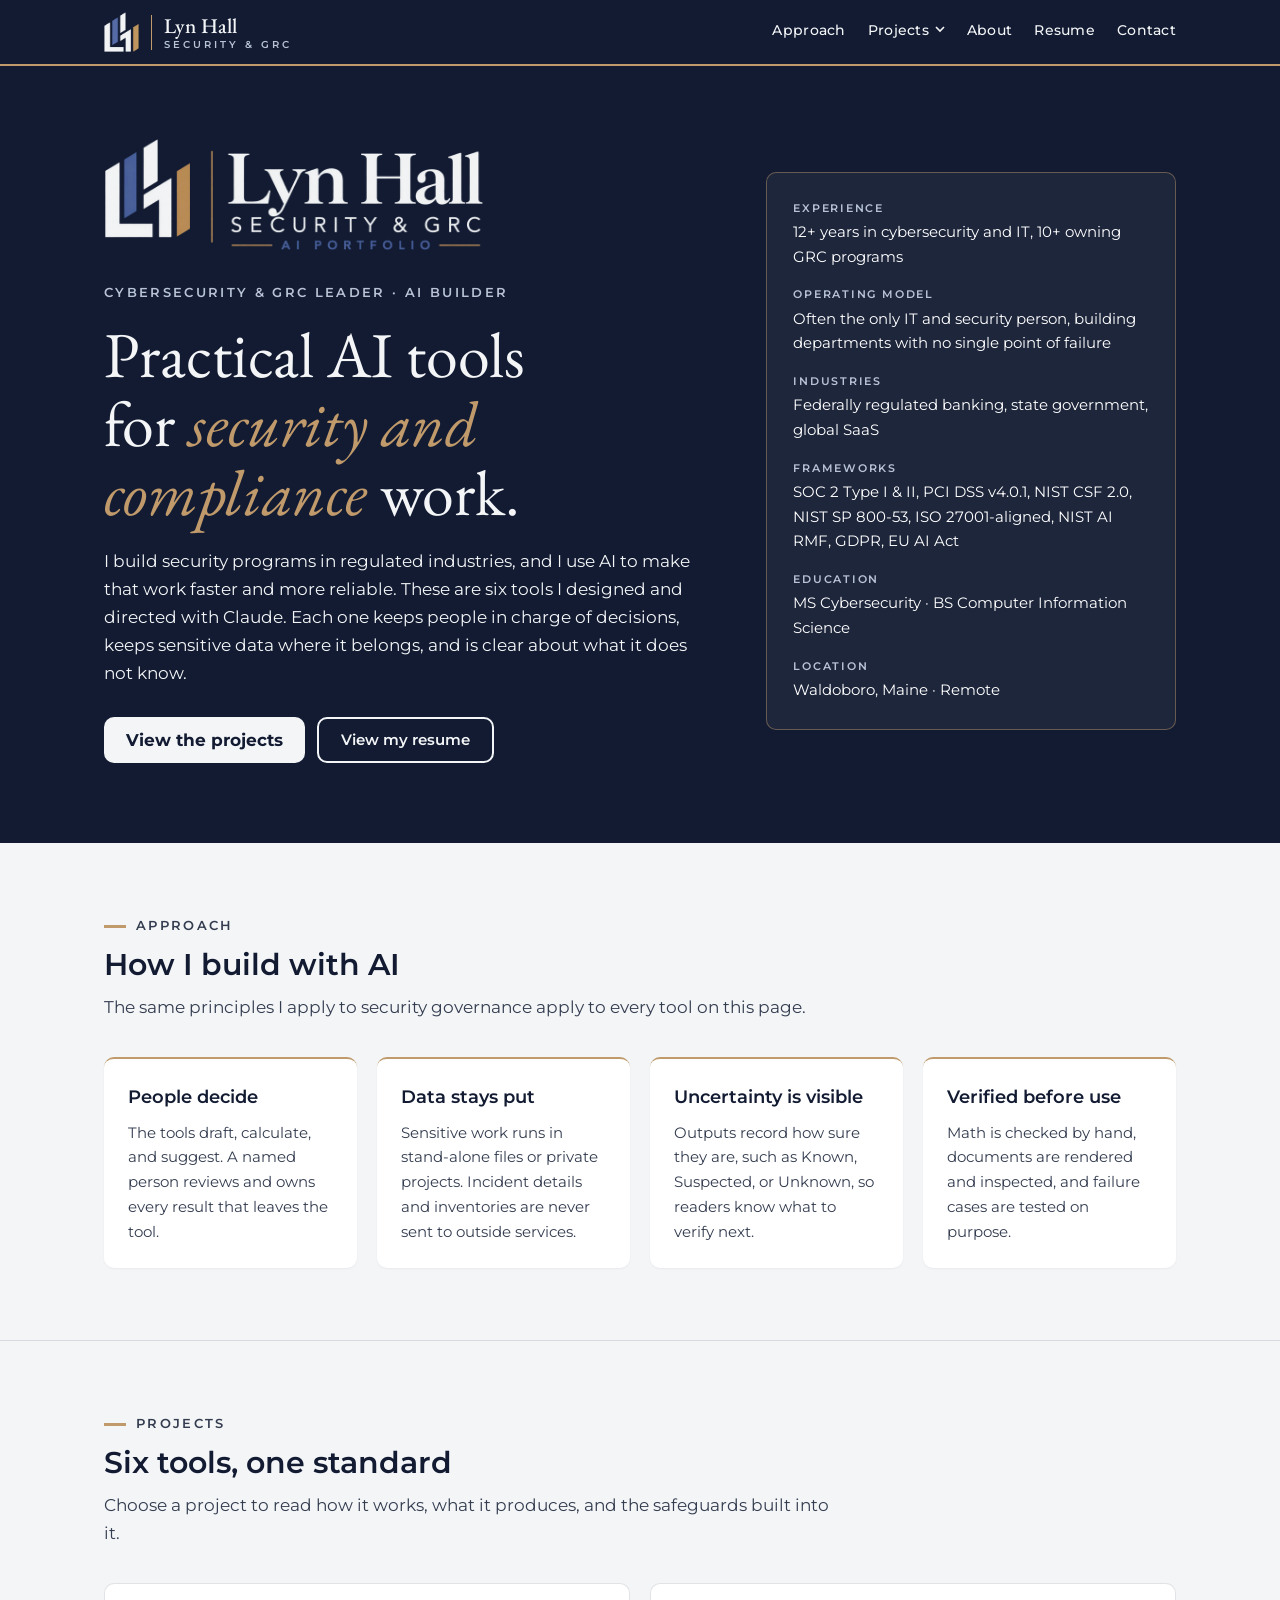
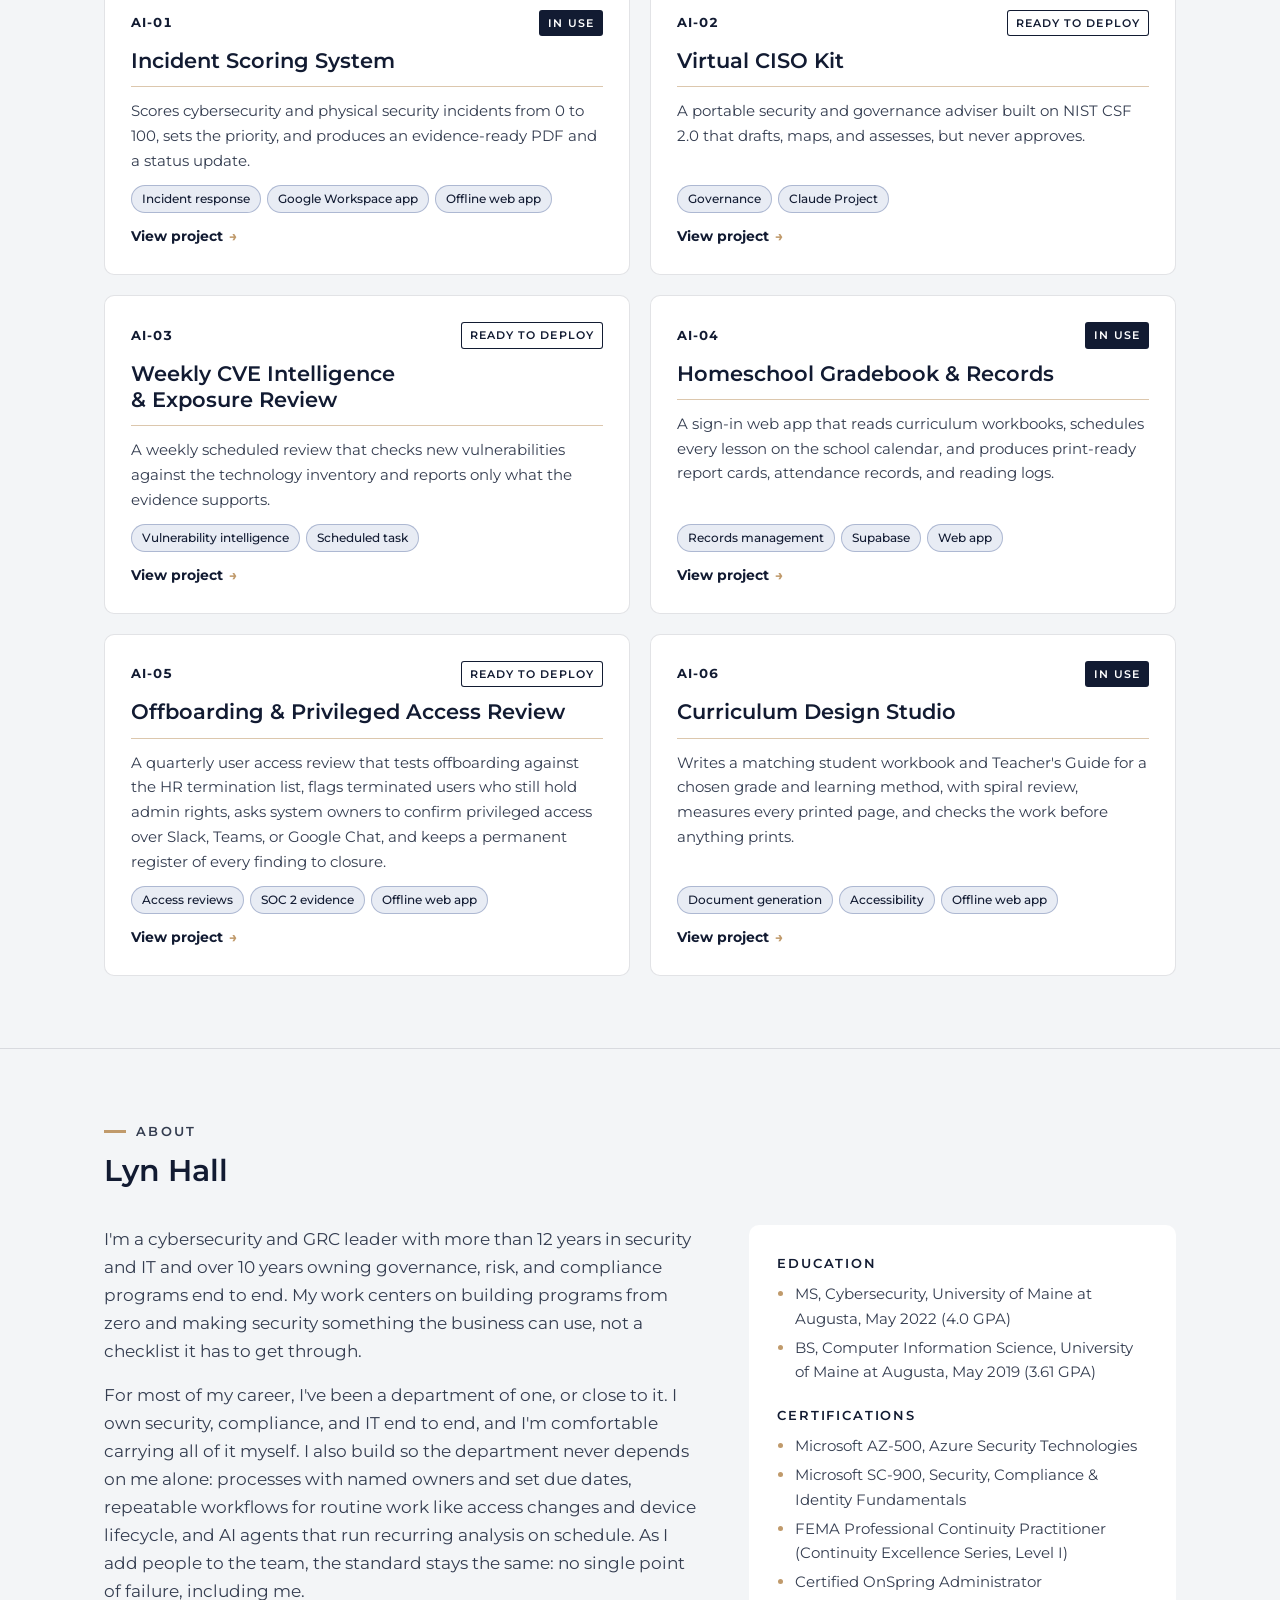
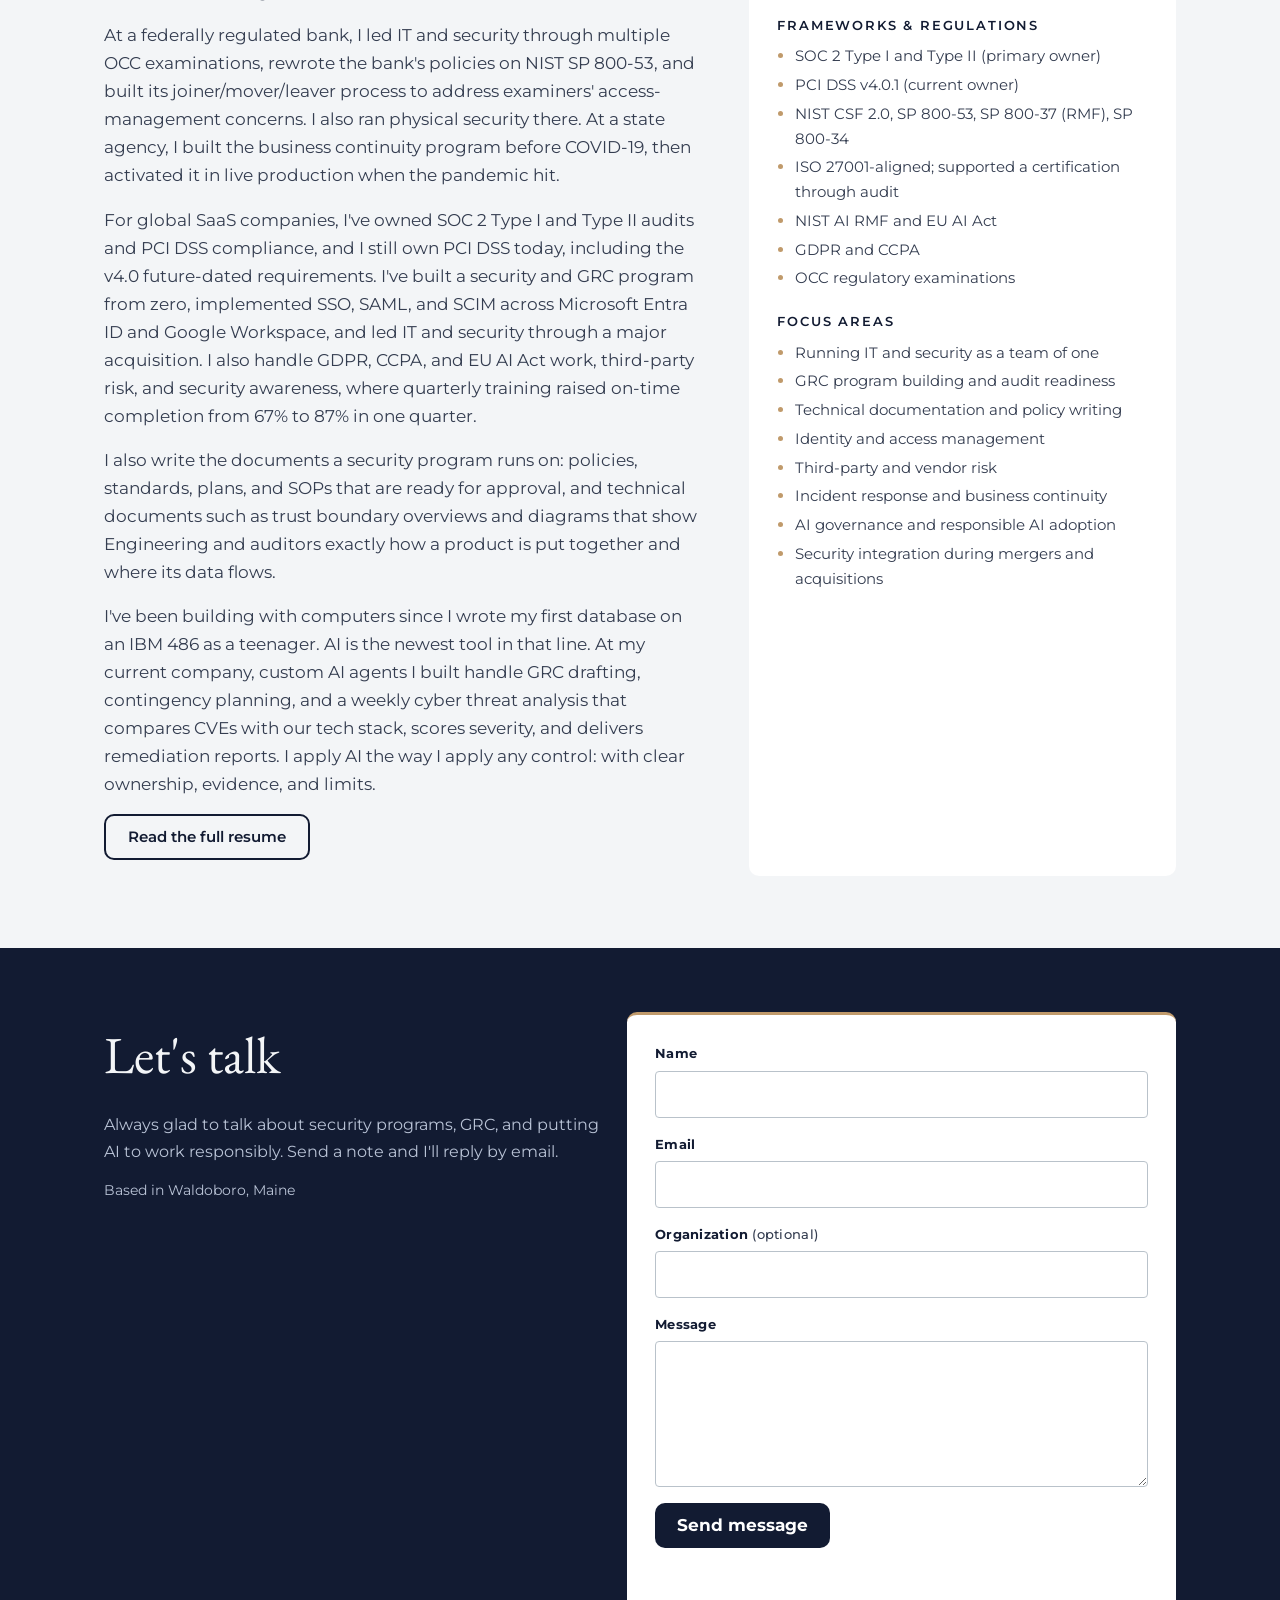
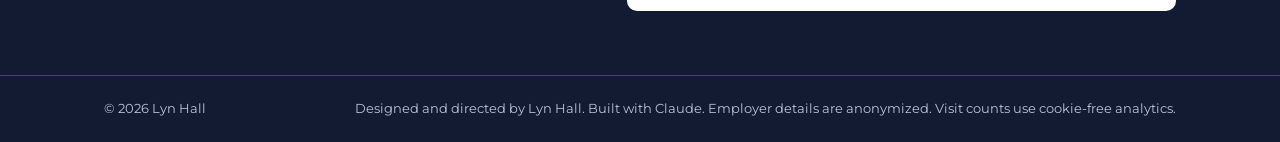
==== commit 87208fa6: "Remove Career Operations System project and renumber AI-01 to AI-06 Co-Authored-By: Claude Opus 5.5 " ====
--- a/index.html
+++ b/index.html
@@ -14,7 +14,7 @@
 <link rel="stylesheet" href="assets/nav.css">
 <script>
 /* Old links such as index.html#incident-scoring now open that project's own page. */
-(function(){var p={'incident-scoring':1,'virtual-ciso':1,'cve-intelligence':1,'career-ops':1,'homeschool-gradebook':1,'access-review':1,'curriculum-studio':1},h=location.hash.slice(1);if(p[h])location.replace('projects/'+h+'.html');})();
+(function(){var p={'incident-scoring':1,'virtual-ciso':1,'cve-intelligence':1,'homeschool-gradebook':1,'access-review':1,'curriculum-studio':1},h=location.hash.slice(1);if(p[h])location.replace('projects/'+h+'.html');})();
 </script>
 <script src="assets/analytics.js" defer></script>
 <script src="assets/nav.js" defer></script>
@@ -36,10 +36,9 @@
             <li><a href="projects/incident-scoring.html"><span class="sm-id">AI-01</span><span>Incident Scoring System</span></a></li>
             <li><a href="projects/virtual-ciso.html"><span class="sm-id">AI-02</span><span>Virtual CISO Kit</span></a></li>
             <li><a href="projects/cve-intelligence.html"><span class="sm-id">AI-03</span><span>Weekly CVE Intelligence &amp; Exposure Review</span></a></li>
-            <li><a href="projects/career-ops.html"><span class="sm-id">AI-04</span><span>Career Operations System</span></a></li>
-            <li><a href="projects/homeschool-gradebook.html"><span class="sm-id">AI-05</span><span>Homeschool Gradebook &amp; Records</span></a></li>
-            <li><a href="projects/access-review.html"><span class="sm-id">AI-06</span><span>Offboarding &amp; Privileged Access Review</span></a></li>
-            <li><a href="projects/curriculum-studio.html"><span class="sm-id">AI-07</span><span>Curriculum Design Studio</span></a></li>
+            <li><a href="projects/homeschool-gradebook.html"><span class="sm-id">AI-04</span><span>Homeschool Gradebook &amp; Records</span></a></li>
+            <li><a href="projects/access-review.html"><span class="sm-id">AI-05</span><span>Offboarding &amp; Privileged Access Review</span></a></li>
+            <li><a href="projects/curriculum-studio.html"><span class="sm-id">AI-06</span><span>Curriculum Design Studio</span></a></li>
           </ul>
           </div>
         </li>
@@ -58,7 +57,7 @@
         <img class="hero-logo" src="assets/logo-lockup-reversed.webp" alt="Lyn Hall, Security &amp; GRC, AI Portfolio" width="804" height="240">
         <span class="eyebrow">Cybersecurity &amp; GRC Leader · AI Builder</span>
         <h1>Practical AI tools for <em>security and compliance</em> work.</h1>
-        <p class="lede">I build security programs in regulated industries, and I use AI to make that work faster and more reliable. These are seven tools I designed and directed with Claude. Each one keeps people in charge of decisions, keeps sensitive data where it belongs, and is clear about what it does not know.</p>
+        <p class="lede">I build security programs in regulated industries, and I use AI to make that work faster and more reliable. These are six tools I designed and directed with Claude. Each one keeps people in charge of decisions, keeps sensitive data where it belongs, and is clear about what it does not know.</p>
         <div class="ctas">
           <a class="btn btn-cta" href="#projects">View the projects</a>
           <a class="btn btn-line" href="resume.html">View my resume</a>
@@ -97,7 +96,7 @@
     <div class="wrap">
       <div class="sec-head">
         <span class="eyebrow">Projects</span>
-        <h2 id="projects-h">Seven tools, one standard</h2>
+        <h2 id="projects-h">Six tools, one standard</h2>
         <p>Choose a project to read how it works, what it produces, and the safeguards built into it.</p>
       </div>
       <div class="cards">
@@ -122,29 +121,22 @@
           <div class="tags"><span>Vulnerability intelligence</span><span>Scheduled task</span></div>
           <span class="more">View project</span>
         </a>
-        <a class="card" href="projects/career-ops.html">
+        <a class="card" href="projects/homeschool-gradebook.html">
           <div class="card-top"><span class="pid">AI-04</span><span class="status">In use</span></div>
-          <h3>Career Operations System</h3>
-          <p>Runs a senior job search as a managed program, with a standard intake, written fit decisions, and quality-checked documents.</p>
-          <div class="tags"><span>Document automation</span><span>Claude Project</span></div>
-          <span class="more">View project</span>
-        </a>
-        <a class="card" href="projects/homeschool-gradebook.html">
-          <div class="card-top"><span class="pid">AI-05</span><span class="status">In use</span></div>
           <h3>Homeschool Gradebook &amp; Records</h3>
           <p>A sign-in web app that reads curriculum workbooks, schedules every lesson on the school calendar, and produces print-ready report cards, attendance records, and reading logs.</p>
           <div class="tags"><span>Records management</span><span>Supabase</span><span>Web app</span></div>
           <span class="more">View project</span>
         </a>
         <a class="card" href="projects/access-review.html">
-          <div class="card-top"><span class="pid">AI-06</span><span class="status ready">Ready to deploy</span></div>
+          <div class="card-top"><span class="pid">AI-05</span><span class="status ready">Ready to deploy</span></div>
           <h3>Offboarding &amp; Privileged Access Review</h3>
           <p>A quarterly user access review that tests offboarding against the HR termination list, flags terminated users who still hold admin rights, asks system owners to confirm privileged access over Slack, Teams, or Google Chat, and keeps a permanent register of every finding to closure.</p>
           <div class="tags"><span>Access reviews</span><span>SOC 2 evidence</span><span>Offline web app</span></div>
           <span class="more">View project</span>
         </a>
         <a class="card" href="projects/curriculum-studio.html">
-          <div class="card-top"><span class="pid">AI-07</span><span class="status">In use</span></div>
+          <div class="card-top"><span class="pid">AI-06</span><span class="status">In use</span></div>
           <h3>Curriculum Design Studio</h3>
           <p>Writes a matching student workbook and Teacher's Guide for a chosen grade and learning method, with spiral review, measures every printed page, and checks the work before anything prints.</p>
           <div class="tags"><span>Document generation</span><span>Accessibility</span><span>Offline web app</span></div>
